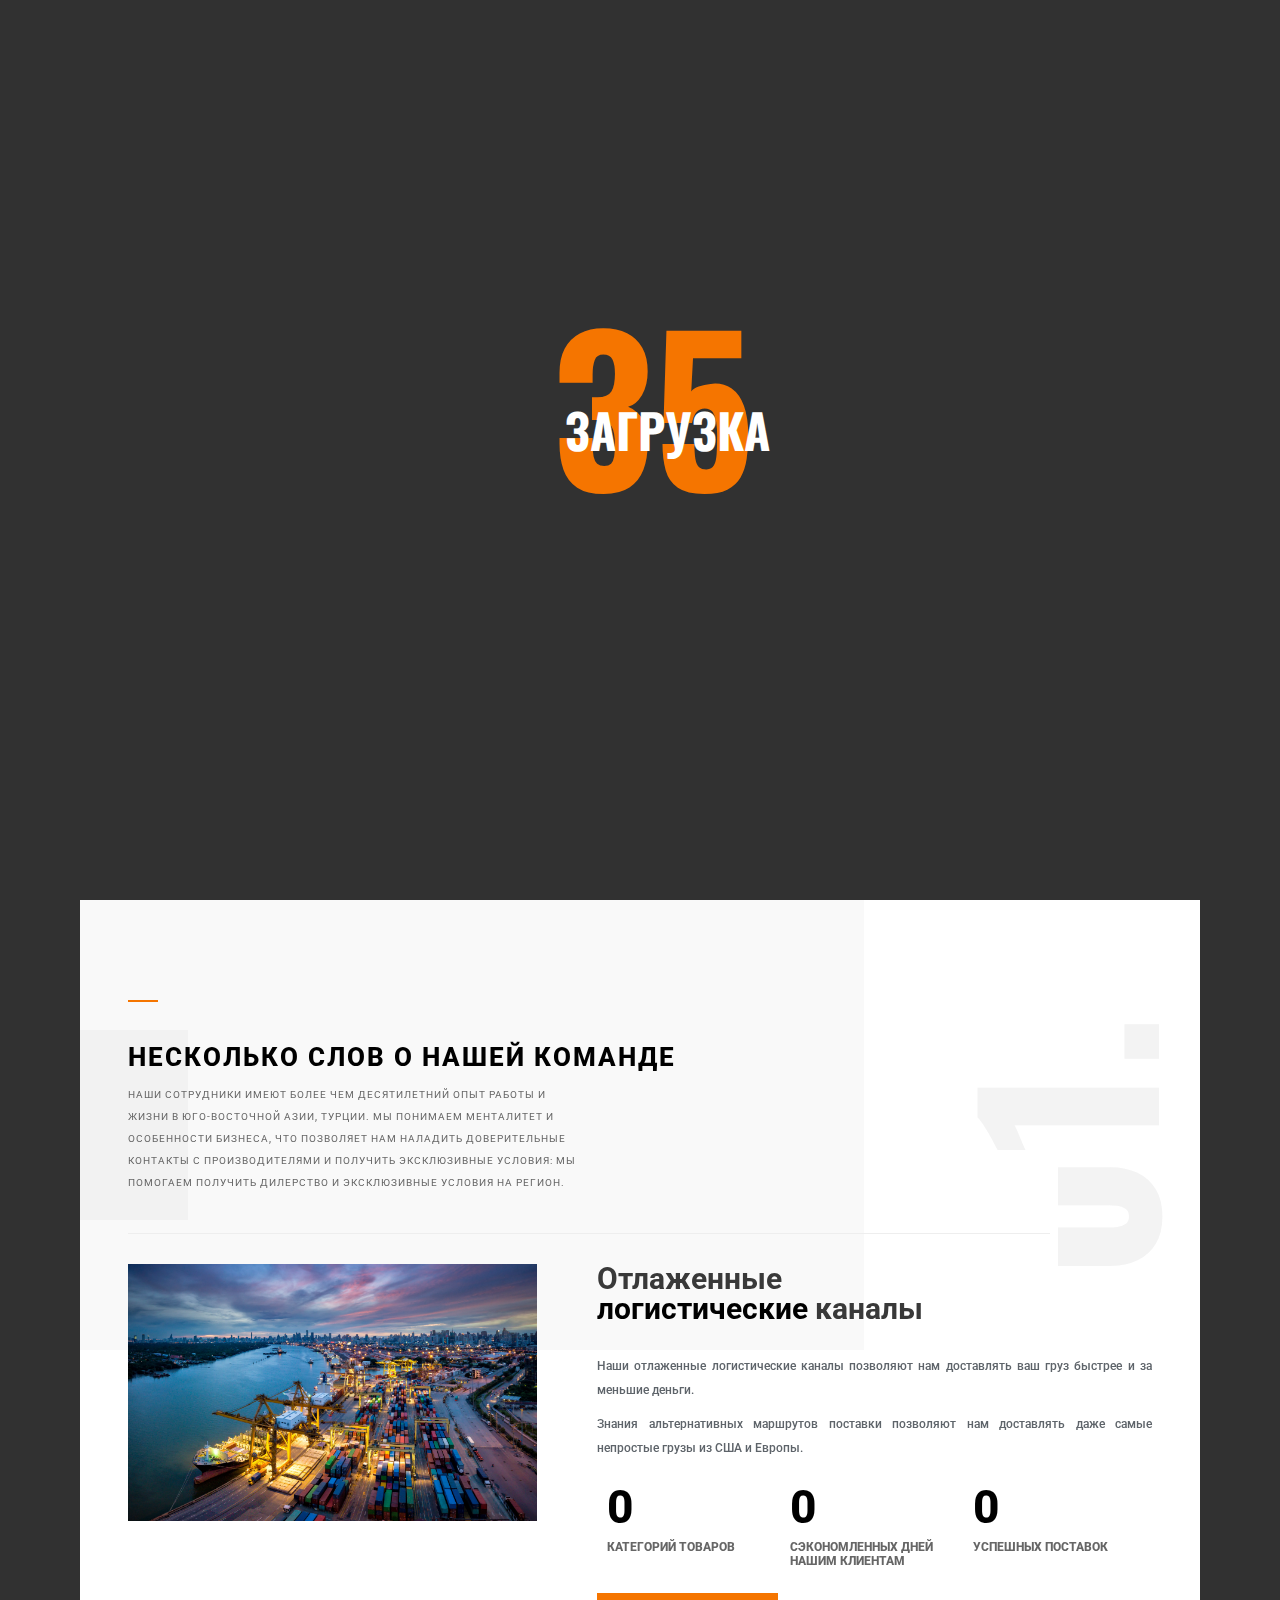
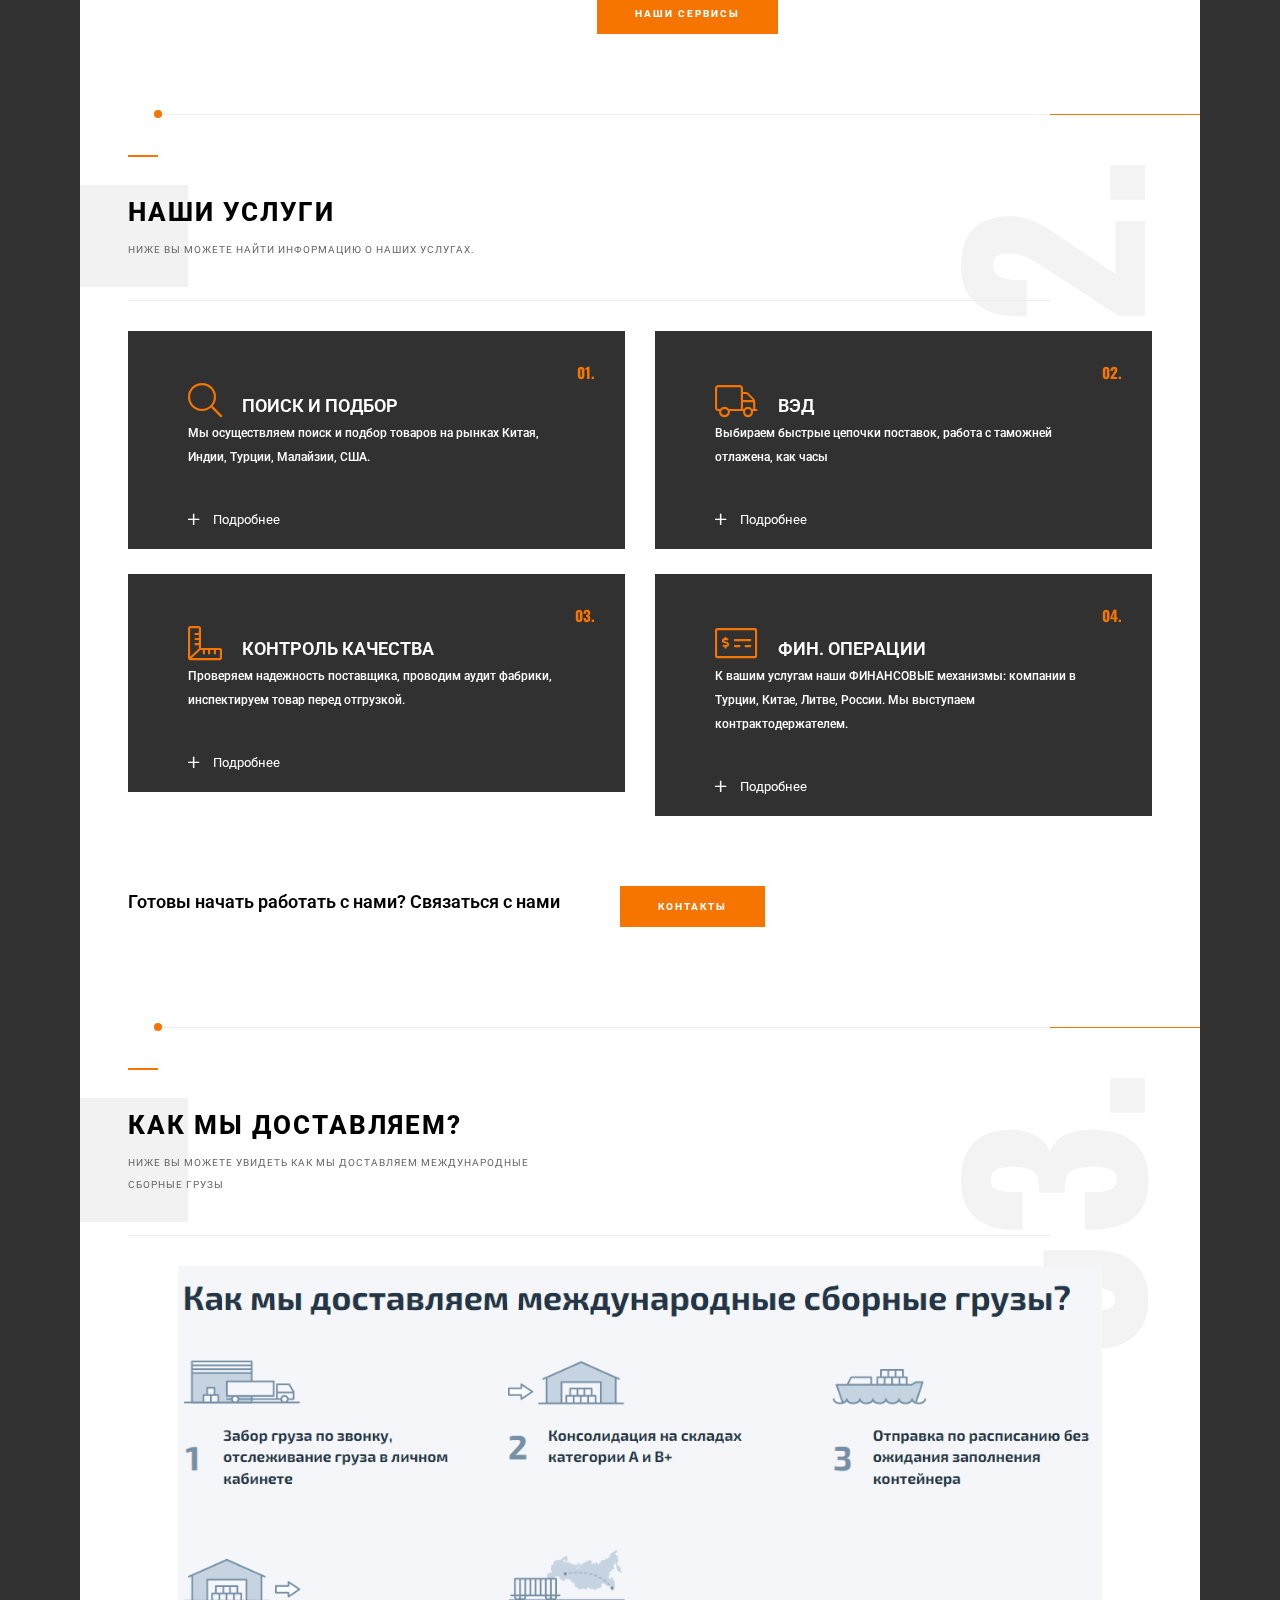
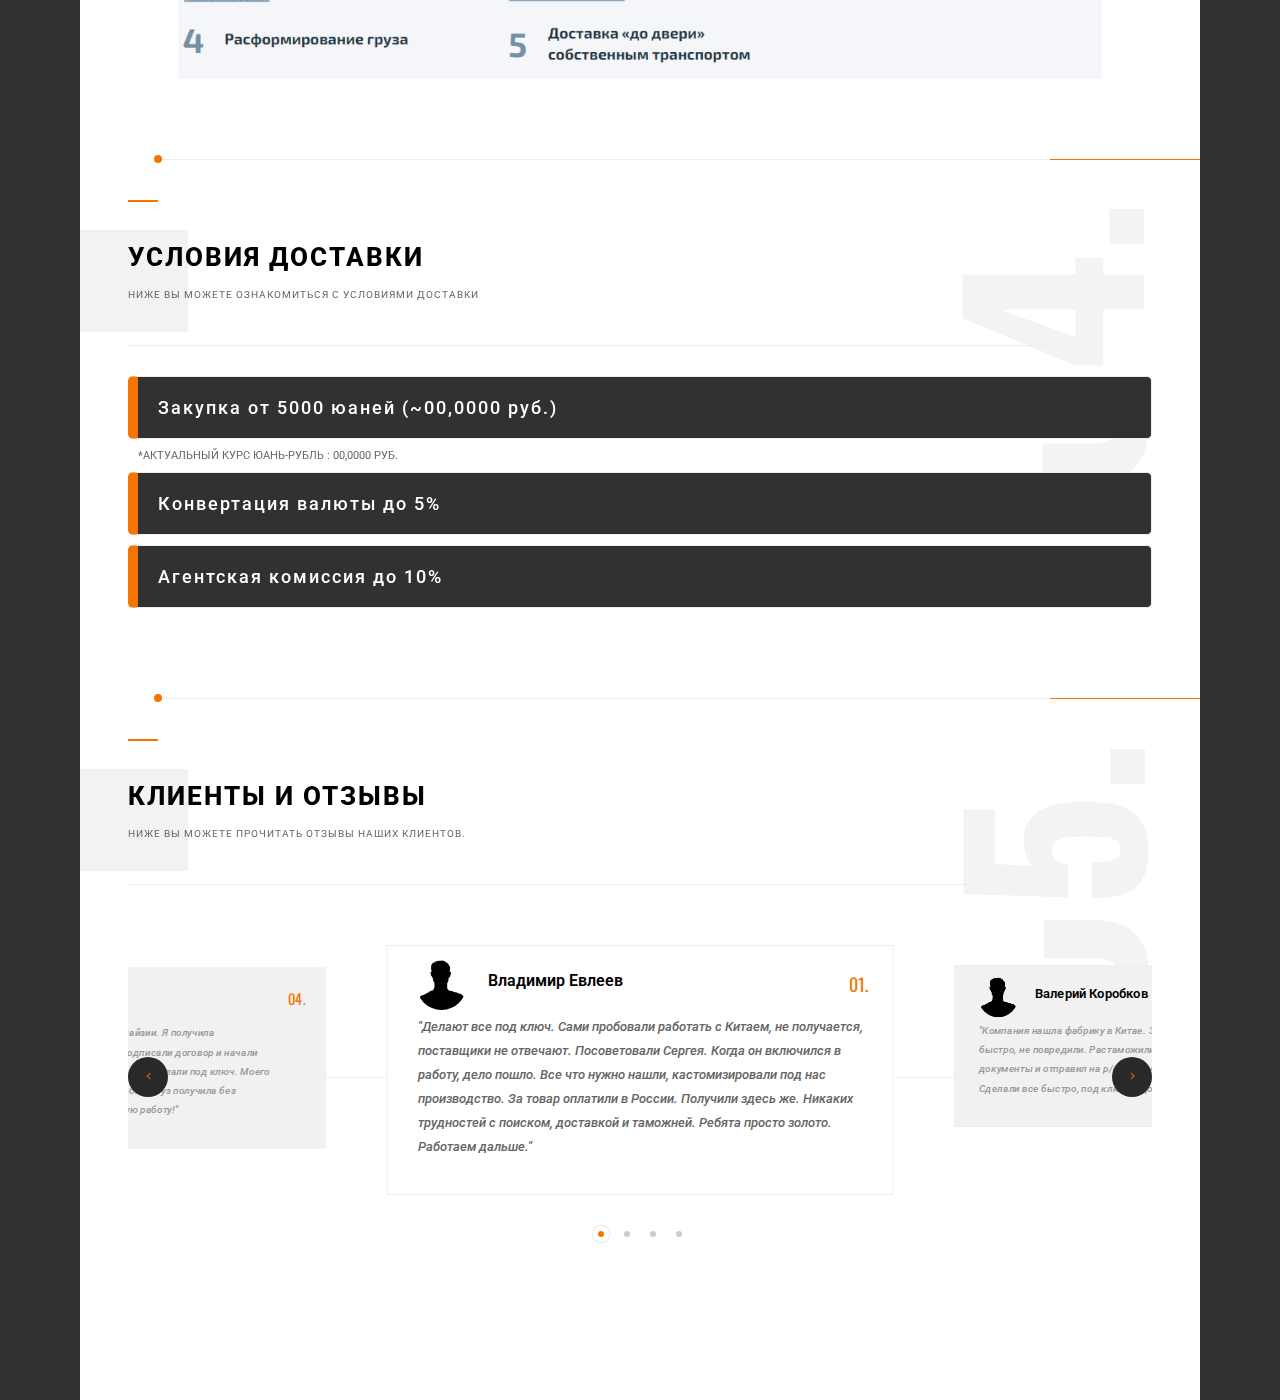
==== index.html @ 5e8557aa "Добавлены условия в О нас, добавлен курс валют" ====
<!DOCTYPE HTML>
<html lang="ru">
    <head>
        <!--=============== basic  ===============-->
        <meta charset="UTF-8">
        <title>B2B supplies - поставки товаров из Азии, Ближнего Востока, Европы, США, Турции</title>
        <meta name="viewport" content="width=device-width, initial-scale=1.0, minimum-scale=1.0, maximum-scale=1.0, user-scalable=no">
        <meta name="robots" content="index, follow"/>
        <meta name="keywords" content=""/>
        <meta name="description" content=""/>
        <!--=============== css  ===============-->	
        <link type="text/css" rel="stylesheet" href="css/plugins.css">
        <link type="text/css" rel="stylesheet" href="css/style.css">
        <link type="text/css" rel="stylesheet" href="css/color.css">
        <!--=============== favicons ===============-->
        <link rel="shortcut icon" href="images/favicon.ico">
		<!-- Yandex.Metrika counter -->
		<script type="text/javascript" >
   		(function(m,e,t,r,i,k,a){m[i]=m[i]||function(){(m[i].a=m[i].a||[]).push(arguments)};
		m[i].l=1*new Date();
   		for (var j = 0; j < document.scripts.length; j++) {if (document.scripts[j].src === r) { return; }}
		k=e.createElement(t),a=e.getElementsByTagName(t)[0],k.async=1,k.src=r,a.parentNode.insertBefore(k,a)})
   		(window, document, "script", "https://mc.yandex.ru/metrika/tag.js", "ym");
		ym(90971864, "init", {
        clickmap:true,
        trackLinks:true,
        accurateTrackBounce:true,
        webvisor:true
		});
		</script>
        <script>
            function CBR_XML_Daily_Ru(rates) {
                const CNYrate = rates.Valute.CNY.Value.toFixed(4).replace('.', ',');
                const CNY = document.getElementById('CNY');
                const purchaseAmount = document.getElementById('purchase-amount');
                CNY.innerHTML = CNY.innerHTML.replace('00,0000', CNYrate);
                purchaseAmount.innerHTML = purchaseAmount.innerHTML.replace('00,0000', (Number(CNYrate.replace(',', '.')) * 5000).toFixed(2).replace('.', ','))
            }
        </script>
        <link rel="dns-prefetch" href="https://www.cbr-xml-daily.ru/" />
        <script src="//www.cbr-xml-daily.ru/daily_jsonp.js" async></script>
		<noscript><div><img src="https://mc.yandex.ru/watch/90971864" style="position:absolute; left:-9999px;" alt="" /></div></noscript>
		<!-- /Yandex.Metrika counter -->
    </head>
    <body>
        <!-- loader   -->
        <div class="loader">
            <div class="loading-text-container "><span class="loading-text">Загрузка</span><span class="loader_count">0</span></div>
            <div class="loader-anim"></div>
            <div class="loader-anim2 color-bg"></div>
        </div>
        <!-- loader  end-->
        <!-- main start  -->
        <div id="main">
            <!-- header--> 
            <header class="main-header">
                <!-- logo  -->
                <a href="index.html" class="ajax logo-holder"><img src="images/logo.png" alt=""></a>
                <!-- logo end -->
                <!-- nav-button-wrap-->
                <div class="nav-button but-hol">
                    <span  class="ncs"></span>
                    <span class="nos"></span>
                    <span class="nbs"></span>
                    <div class="menu-button-text">Меню</div>
                </div>
                <!-- nav-button-wrap end--> 
                <!-- header-contacts--> 
                <div class="header-contacts">
                    <ul>
                        <li><span>Позвонить нам </span> <a href="tel:+7(917)168-07-42">+7(917)168-07-42</a></li>
                        <li><span>Написать нам </span> <a href="mailto:hello@b2b-supplies.ru">hello@b2b-supplies.ru</a></li>
                    </ul>
                    <a href="contacts.html" class="ajax contacts-btn">Связаться</a>
                </div>
                <!-- header-contacts end--> 
            </header>
            <!-- header end--> 
            <!-- left-header-->      
            <aside class="left-header">
                <span class="lh_dec color-bg"></span>
                <div class="left-header_social">
                    <ul >
                        <li><a href="https://www.instagram.com/b2bsupplies?igsh=cnlsa2I0bHFpdHFh" target="_blank"><i class="fab fa-instagram"></i></a></li>
                        <li><a href="#" target="_blank"><i class="fab fa-whatsapp"></i></a></li>
                        <li><a href="#" target="_blank"><i class="fab fa-telegram"></i></a></li>
                        <li><a href="#" target="_blank"><i class="fab fa-vk"></i></a></li>
                    </ul>
                </div>
            </aside>
            <!-- left-header end-->
            <!-- wrapper  -->	
            <div id="wrapper">
                <!-- navigation menu-->	
                <div class="nav-holder">
                    <div class="nav-holder-wrap but-hol">
                        <div class="nav-container fl-wrap">
                            <!-- nav -->
                            <nav class="nav-inner" id="menu">
                                <ul>
                                    <li><a href="about.html" class="ajax">О нас</a></li>
                                    <li><a href="services.html">Наши услуги</a></li>
                                    <li><a href="contacts.html" class="ajax">Контакты</a></li>
                                    <li><a href="blog.html" class="ajax">Новости</a></li>
                                </ul>
                            </nav>
                            <!-- nav end-->
                        </div>
                        <div class="nav-footer"><span>&#169; B2B supplies 2022  /  все права защищены. </span></div>
                        <div class="nav-holder-wrap_line"></div>
                        <div class="nav-holder-wrap_dec"></div>
                    </div>
                </div>
                <div class="nav-overlay"></div>
                <!-- navigation menu end  -->
                <!-- content-->
                <div class="content full-height" data-pagetitle="B2B-Supplies">
                    <div class="fl-wrap full-height hero-conatiner">
                        <div class="hero-wrapper fl-wrap full-height hidden-item">
                            <span class="hc_dec"></span>
                            <!-- fs-slider-wrap  -->
                            <!-- hero-slider-wrap -->
                            <div class="hero-slider-wrap home-half-slider fl-wrap full-height">
                                <div class="hero-slider fs-gallery-wrap fl-wrap full-height">
                                    <div class="swiper-container">
                                        <div class="swiper-wrapper" >
                                            <!-- swiper-slide-->
                                            <div class="swiper-slide">
                                                <div class="half-hero-wrap">
                                                    <div class="hhw_header">#Импортозамещение</div>
                                                    <h1>Поиск<br><span>и подбор</span> товаров<br>   на рынках <span>Азии, Ближнего Востока, Европы, США, Турции</span></h1>
                                                    <h4>Работаем с технически сложными товарами где требуется инженерная экспертиза. </h4>
                                                    <div class="clearfix"></div>
                                                    <a href="procurement.html" class="btn ajax  fl-btn color-bg"><span>Узнать больше</span></a>
                                                </div>
                                            </div>
                                            <!-- swiper-slide end-->
                                            <!-- swiper-slide-->
                                            <div class="swiper-slide">
                                                <div class="half-hero-wrap">
                                                    <div class="hhw_header">#Логистика</div>
                                                    <h1>Доставка грузов <br> из   <span>Азии, Ближнего Востока,</span> Европы, США, Турции</h1>
                                                    <h4>Разработка альтернативных маршрутов. </h4>
                                                    <div class="clearfix"></div>
                                                    <a href="logistic.html" class="btn ajax  fl-btn color-bg"><span>Узнать больше</span></a>
                                                </div>
                                            </div>
                                            <!-- swiper-slide end-->
                                            <!-- swiper-slide-->
                                            <div class="swiper-slide">
                                                <div class="half-hero-wrap">
                                                    <div class="hhw_header">#ВЭД</div>
                                                    <h1>Аутсорсинг ВЭД <br>   вы <span> получаете товар в вашей стране со всеми документами</span> </h1>
                                                    <h4>Никакой таможни и брокеров, мы всё сделаем за вас. </h4>
                                                    <div class="clearfix"></div>
                                                    <a href="FEA.html" class="btn  ajax  fl-btn color-bg"><span>Узнать больше</span></a>
                                                </div>
                                            </div>
                                            <!-- swiper-slide end-->
                                            <!-- swiper-slide-->
                                            <div class="swiper-slide">
                                                <div class="half-hero-wrap">
                                                    <div class="hhw_header">#QC</div>
                                                    <h1>Контроль качества. <br>Проверка товаров <span> перед отгрузкой в порт назначения.</span></h1>
                                                    <h4>Контролировать качество товара столь же важно как найти сам товар и доставить его, не всегда поставщики отгружают качественный товар.</h4>
                                                    <div class="clearfix"></div>
                                                    <a href="QC.html" class="btn ajax  fl-btn color-bg"><span>Узнать больше</span></a>
                                                </div>
                                            </div>
                                            <!-- swiper-slide end-->
                                        </div>
                                    </div>
                                </div>
                            </div>
                            <!-- hero-slider-wrap  end-->
                            <!-- hero-slider-img-->
                            <div class="hero-slider-img hero-slider-wrap_halftwo hidden-item">
                                <div class="swiper-container">
                                    <div class="swiper-wrapper" >
                                        <!-- swiper-slide-->
                                        <div class="swiper-slide">
                                            <div class="bg"  data-bg="images/bg/1.webp" data-swiper-parallax="20%"></div>
                                            <div class="overlay"></div>
                                        </div>
                                        <!-- swiper-slide end-->
                                        <!-- swiper-slide-->
                                        <div class="swiper-slide">
                                            <div class="bg"  data-bg="images/bg/2.webp" data-swiper-parallax="20%"></div>
                                            <div class="overlay"></div>
                                        </div>
                                        <!-- swiper-slide end-->
                                        <!-- swiper-slide-->
                                        <div class="swiper-slide">
                                            <div class="bg"  data-bg="images/bg/3.webp" data-swiper-parallax="20%"></div>
                                            <div class="overlay"></div>
                                        </div>
                                        <!-- swiper-slide end-->
                                        <!-- swiper-slide-->
                                        <div class="swiper-slide">
                                            <div class="bg"  data-bg="images/bg/4.webp" data-swiper-parallax="20%"></div>
                                            <div class="overlay"></div>
                                        </div>
                                        <!-- swiper-slide end-->
                                    </div>
                                </div>
                                <div class="hero-corner-dec2"></div>
                            </div>
                            <!-- hero-slider-img  end-->
                            <!-- slider-controls -->
                            <div class="slider-progress-bar">
                                <span>
                                    <svg class="circ" width="50" height="50">
                                        <circle class="circ2" cx="25" cy="25" r="23" stroke="rgba(255,255,255,0.4)" stroke-width="1" fill="none"/>
                                        <circle class="circ1" cx="25" cy="25" r="23" stroke="#fff" stroke-width="2" fill="none"/>
                                    </svg>
                                </span>
                            </div>
                            <div class="clone-counter">
                                <div class="current">01</div>
                            </div>
                            <div class="swiper-counter hs_counter">
                                <div class="current">01</div>
                                <div class="total"></div>
                            </div>
                            <div class="hero-slider_control-wrap">
                                <div class="hsc hsc-prev"><span><i class="fal fa-angle-left"></i></span> </div>
                                <div class="hsc hsc-next"><span><i class="fal fa-angle-right"></i></span></div>
                            </div>
                            <!-- slider-controls end-->
                            <a href="about.html" class="ajax start-btn"><span> О нас <i class="fal fa-long-arrow-right"></i></span></a>
<!--                            <div class="play-pause_slider hsc_pp auto_actslider"><i class="fas fa-play"></i></div>-->
                        </div>
                        <!-- hero-container end-->
                        <div class="hero-decor-numb"><span><span></span> связаться с нами</span> <a href="tel:+7(917)168-07-42" target="_blank" class="hero-decor-numb-tooltip">+7(917)168-07-42</a></div>
                        <div class="hero-slider-wrap_pagination"></div>
                        <div id="scroll-down" class="hero-scroll-down-notifer">
                            <div class="scroll-down-wrap ">
                                <div class="mousey">
                                    <div class="scroller"></div>
                                </div>
                            </div>
                            <i class="far fa-angle-down"></i>
                        </div>
                    </div>
                </div>
                <div class="content"  data-pagetitle="О нас">
                    <!--column-wrap-->
                    <div class="column-wrap" style="width: 100%">
                        <!--column-wrap-container -->
                        <div class="column-wrap-container fl-wrap">
                            <div class="col-wc_dec"></div>
                            <section class="scroll_sec" id="sec1">
                                <div class="container">
                                    <div class="section-title">
                                        <h3>Несколько слов о нашей команде</h3>
                                        <p>НАШИ СОТРУДНИКИ ИМЕЮТ БОЛЕЕ ЧЕМ ДЕСЯТИЛЕТНИЙ ОПЫТ РАБОТЫ И ЖИЗНИ В ЮГО-ВОСТОЧНОЙ АЗИИ, ТУРЦИИ. МЫ ПОНИМАЕМ МЕНТАЛИТЕТ И ОСОБЕННОСТИ БИЗНЕСА, ЧТО ПОЗВОЛЯЕТ НАМ НАЛАДИТЬ ДОВЕРИТЕЛЬНЫЕ КОНТАКТЫ С ПРОИЗВОДИТЕЛЯМИ И ПОЛУЧИТЬ ЭКСКЛЮЗИВНЫЕ УСЛОВИЯ: МЫ ПОМОГАЕМ ПОЛУЧИТЬ ДИЛЕРСТВО И ЭКСКЛЮЗИВНЫЕ УСЛОВИЯ НА РЕГИОН.  </p>
                                    </div>
                                    <div class="row">
                                        <div class="col-sm-5">
                                            <div class="dec-img   fl-wrap">
                                                <img src="images/bg/1.webp" class="respimg" alt="">
                                            </div>
                                            <!--<div class="video-container">
                                                    <video playsinline autoplay  loop muted  class="bgvid">
                                                            <source src="video/Shanghai night.mp4" type="video/mp4">
                                                    </video>
                                             </div>-->
                                        </div>
                                        <div class="col-sm-7">
                                            <div class="main-about fl-wrap">
                                                <h2>Отлаженные <br><span>  логистические </span>  каналы </h2>
                                                <p>Наши отлаженные логистические каналы позволяют нам доставлять ваш груз быстрее и за меньшие деньги.</p>
                                                <p>Знания альтернативных маршрутов поставки позволяют нам доставлять даже самые непростые грузы из США и Европы.</p>
                                                <div class="facts-container fl-wrap">
                                                    <!-- inline-facts -->
                                                    <div class="inline-facts-wrap">
                                                        <div class="inline-facts">
                                                            <div class="milestone-counter">
                                                                <div class="stats animaper">
                                                                    <div class="num" data-content="0" data-num="150">0</div>
                                                                </div>
                                                            </div>
                                                            <h6>Категорий товаров</h6>
                                                        </div>
                                                    </div>
                                                    <!-- inline-facts end -->
                                                    <!-- inline-facts  -->
                                                    <div class="inline-facts-wrap">
                                                        <div class="inline-facts">
                                                            <div class="milestone-counter">
                                                                <div class="stats animaper">
                                                                    <div class="num" data-content="0" data-num="1030">0</div>
                                                                </div>
                                                            </div>
                                                            <h6>Сэкономленных дней нашим клиентам</h6>
                                                        </div>
                                                    </div>
                                                    <!-- inline-facts end -->
                                                    <!-- inline-facts  -->
                                                    <div class="inline-facts-wrap">
                                                        <div class="inline-facts">
                                                            <div class="milestone-counter">
                                                                <div class="stats animaper">
                                                                    <div class="num" data-content="0" data-num="168">0</div>
                                                                </div>
                                                            </div>
                                                            <h6>Успешных поставок</h6>
                                                        </div>
                                                    </div>
                                                    <!-- inline-facts end -->
                                                </div>
                                                <a href="services.html" class="btn ajax  color-bg  fl-btn"><span>Наши сервисы</span></a>
                                            </div>
                                        </div>
                                    </div>
                                </div>
                                <div class="section-number"> <span>0</span>1. </div>
                            </section>
                            <!-- section end-->
                            <div class="section-separator fl-wrap"><span></span></div>
                            <!-- section  -->
                            <section class="scroll_sec" id="sec2">
                                <div class="container">
                                    <div class="section-title">
                                        <h3>Наши услуги</h3>
                                        <p>Ниже вы можете найти информацию о наших услугах.</p>
                                    </div>
                                    <!--process-wrap  -->
                                    <div class="process-wrap fl-wrap">
                                        <div class="row">
                                            <div class=" col-sm-6">
                                                <div class="process-details">
                                                    <span class="pd-icon">
                                                    <i class="fal fa-search"></i>
                                                    </span>
                                                    <h4>ПОИСК И ПОДБОР</h4>
                                                    <div class="clearfix"></div>
                                                    <p>Мы осуществляем поиск и подбор товаров на рынках Китая, Индии, Турции, Малайзии, США.</p>
                                                    <span class="process-numder">01.</span>
                                                    <div class="show-phdc"><i class="fal fa-plus"></i> <span>Подробнее</span></div>
                                                    <div class="proces-details-content">
                                                        <div class="close-hidden_pdc"><i class="fal fa-times"></i></div>
                                                        <div class="proces-details-content-wrap">
                                                            <ul class="pdcw_list fl-wrap">
                                                                <li>Поиск и подбор</li>
                                                                <li>Аудит фабрик</li>
                                                                <li>Гарантия</li>
                                                            </ul>
                                                            <p>
                                                                <br>Изучаем ваши требования к производителю и ищем подходящие заводы.
                                                                <br>Проверим качество, подготовим фотоотчет
                                                                <br>Безопасно выкупим необходимую партию
                                                                <br>Доставим в срок в нужный вам город
                                                            </p>
                                                        </div>
                                                    </div>
                                                </div>
                                            </div>
                                            <div class=" col-sm-6">
                                                <div class="process-details">
                                                    <span class="pd-icon">
                                                    <i class="fal fa-truck"></i>
                                                    </span>
                                                    <h4>ВЭД</h4>
                                                    <div class="clearfix"></div>
                                                    <p>Выбираем быстрые цепочки поставок, работа с таможней отлажена, как часы</p>
                                                    <span class="process-numder">02.</span>
                                                    <div class="show-phdc"><i class="fal fa-plus"></i> <span>Подробнее</span></div>
                                                    <div class="proces-details-content">
                                                        <div class="close-hidden_pdc"><i class="fal fa-times"></i></div>
                                                        <div class="proces-details-content-wrap">
                                                            <ul class="pdcw_list fl-wrap">
                                                                <li>таможенное оформление</li>
                                                                <li>доставка</li>
                                                                <li>документы</li>
                                                            </ul>
                                                            <p>	•	рассчитываем стоимость доставки; <br>
                                                                •	организуем консолидирование товара на нашем складе в Китае – ваш груз может храниться у нас бесплатно до 15 дней, если вы заказываете продукцию у разных производителей;<br>
                                                                •	страхуем груз;<br>
                                                                •	готовим документы для таможенного оформления, предоставляем всю закрывающую бухгалтерскую документацию.</p><br>
                                                        </div>
                                                    </div>
                                                </div>
                                            </div>
                                            <div class=" col-sm-6">
                                                <div class="process-details">
                                                    <span class="pd-icon">
                                                    <i class="fal fa-ruler-combined"></i>
                                                    </span>
                                                    <h4>КОНТРОЛЬ КАЧЕСТВА</h4>
                                                    <div class="clearfix"></div>
                                                    <p>Проверяем надежность поставщика, проводим аудит фабрики, инспектируем товар перед отгрузкой.</p>
                                                    <span class="process-numder">03.</span>
                                                    <div class="show-phdc"><i class="fal fa-plus"></i> <span>Подробнее</span></div>
                                                    <div class="proces-details-content">
                                                        <div class="close-hidden_pdc"><i class="fal fa-times"></i></div>
                                                        <div class="proces-details-content-wrap">
                                                            <ul class="pdcw_list fl-wrap">
                                                                <li>чек-лист</li>
                                                                <li>стандарты проверки</li>
                                                                <li>фото-отчёт</li>
                                                            </ul>
                                                            <p>ПЕРЕД НАЧАЛОМ РАБОТЫ МЫ ПРОВЕРЯЕМ ФАБРИКУ:
                                                                историю компании на предмет легального ведения бизнеса, учредительные документы, определение мощности фабрики, объемов, процессов её производства и рабочей силы, масштабов, оценка состояния производственных линий и т.д.
                                                                Перед отгрузкой товара мы проверяем также партию.
                                                                При производстве сложного оборудования также проверяем в процессе: ставят ли нам оригинальные компоненты, успевает ли фабрика уложиться в заявленный срок.</p>
                                                        </div>
                                                    </div>
                                                </div>
                                            </div>
                                            <div class=" col-sm-6">
                                                <div class="process-details">
                                                    <span class="pd-icon">
                                                    <i class="fal fa-money-check-alt"></i>
                                                    </span>
                                                    <h4>ФИН. ОПЕРАЦИИ</h4>
                                                    <div class="clearfix"></div>
                                                    <p>К вашим услугам наши ФИНАНСОВЫЕ механизмы: компании в Турции, Китае, Литве, России. Мы выступаем контрактодержателем.</p>
                                                    <span class="process-numder">04.</span>
                                                    <div class="show-phdc"><i class="fal fa-plus"></i> <span>Подробнее</span></div>
                                                    <div class="proces-details-content">
                                                        <div class="close-hidden_pdc"><i class="fal fa-times"></i></div>
                                                        <div class="proces-details-content-wrap">
                                                            <ul class="pdcw_list fl-wrap">
                                                                <li>финансовые операции</li>
                                                                <li>crypto</li>
                                                                <li>ВЭД</li>
                                                            </ul>
                                                            <p>Покупаем товары в Европе, США. Продаем компании, которая может экспортировать в Россию. Груз следует транзитом, мы экономим деньги на таможенном оформлении и налогах в транзитных странах. В России вы получаете груз официально, со всеми документами.</p>
                                                        </div>
                                                    </div>
                                                </div>
                                            </div>
                                        </div>
                                    </div>
                                    <!--process-wrap   end-->
                                    <div class="srv-link-text fl-wrap">
                                        <h4>Готовы начать работать с нами? Связаться с нами</h4>
                                        <a href="contacts.html" class="btn ajax color-bg  fl-btn"><span>Контакты</span></a>
                                    </div>
                                </div>
                                <div class="section-number"> <span>0</span>2. </div>
                            </section>
                            <!-- section end-->
                            <div class="section-separator fl-wrap"><span></span></div>
                            <!--section -->
                            <!--команда тут-->
                            <!--section end-->
                            <!-- section  -->
                            <section class="scroll_sec" id="sec3">
                                <div class="container">
                                    <div class="section-title">
                                        <h3>Как мы доставляем?</h3>
                                        <p>НИЖЕ ВЫ МОЖЕТЕ УВИДЕТЬ КАК МЫ ДОСТАВЛЯЕМ МЕЖДУНАРОДНЫЕ СБОРНЫЕ ГРУЗЫ</p>
                                    </div>
                                    <img src="images/infographics.png" class="infographics"/>
                                </div>
                                <div class="section-number"> <span>0</span>3. </div> <!--при добавлении команды поменять на 4-->
                            </section>

                            <div class="section-separator fl-wrap"><span></span></div>

                            <section class="scroll_sec" id="sec4">
                                <div class="container">
                                    <div class="section-title">
                                        <h3>Условия доставки</h3>
                                        <p>НИЖЕ ВЫ МОЖЕТЕ ОЗНАКОМИТЬСЯ С УСЛОВИЯМИ ДОСТАВКИ</p>
                                    </div>
                                    <ul class="border">
                                        <li id="purchase-amount">Закупка от 5000 юаней (~00,0000 руб.)</li>
                                        <div id="CNY" class="course">*Актуальный курс Юань-Рубль : 00,0000 руб.</div>
                                        <li>Конвертация валюты до 5%</li>
                                        <li>Агентская комиссия до 10%</li>
                                    </ul>
                                </div>
                                <div class="section-number"> <span>0</span>4. </div> <!--при добавлении команды поменять на 4-->
                            </section>
                            <!--section end-->
                            <div class="section-separator fl-wrap"><span></span></div>
                            <!--section  -->
                            <section class="scroll_sec" id="sec5">
                                <div class="container">
                                    <div class="section-title">
                                        <h3>Клиенты и отзывы</h3>
                                        <p>Ниже вы можете прочитать отзывы наших клиентов.</p>
                                    </div>
                                    <div class="testimonilas-carousel-wrap fl-wrap">
                                        <div class="tc-button tc-button-next"><i class="fal fa-angle-right"></i></div>
                                        <div class="tc-button tc-button-prev"><i class="fal fa-angle-left"></i></div>
                                        <div class="testimonilas-carousel">
                                            <div class="swiper-container">
                                                <div class="swiper-wrapper">
                                                    <!--testi-item-->
                                                    <div class="swiper-slide">
                                                        <div class="testi-item fl-wrap">
                                                            <div class="testi-avatar"><img src="images/avatar/1.webp" alt=""></div>
                                                            <div class="testimonilas-text fl-wrap">
                                                                <h3>Владимир Евлеев</h3>
                                                                <p>"Делают все под ключ. Сами пробовали работать с Китаем, не получается, поставщики не отвечают. Посоветовали Сергея. Когда он включился в работу, дело пошло. Все что нужно нашли, кастомизировали под нас производство. За товар оплатили в России. Получили здесь же. Никаких трудностей с поиском, доставкой и таможней. Ребята просто золото. Работаем дальше."</p>
                                                                <span class="testi-number">01.</span>
                                                            </div>
                                                        </div>
                                                    </div>
                                                    <!--testi-item end-->
                                                    <!--testi-item-->
                                                    <div class="swiper-slide">
                                                        <div class="testi-item fl-wrap">
                                                            <div class="testi-avatar"><img src="images/avatar/1.webp" alt=""></div>
                                                            <div class="testimonilas-text fl-wrap">
                                                                <h3>Валерий Коробков</h3>
                                                                <p>"Компания нашла фабрику в Китае. Закупили товар. Груз доставили быстро, не повредили. Растаможили.
                                                                    За все это время я только подписал документы и отправил на р/с оплату, и на этом моя работа закончилась. Сделали все быстро, под ключ. Я доволен."</p>
                                                                <span class="testi-number">02.</span>
                                                            </div>
                                                        </div>
                                                    </div>
                                                    <!--testi-item end-->
                                                    <!--testi-item-->
                                                    <div class="swiper-slide">
                                                        <div class="testi-item fl-wrap">
                                                            <div class="testi-avatar"><img src="images/avatar/1.webp" alt=""></div>
                                                            <div class="testimonilas-text fl-wrap">
                                                                <h3>Константин Сможенов</h3>
                                                                <p>"Спасибо большое ребятам! Заказывал в Тайланде 5 контейнеров крахмала. Нашли поставщика, решили все вопросы, сделали всё оформление документов. Оплатил через них продукцию, довезли всё в целости. Груз отдали в Тольятти, как мы просили! Рекомендую!"</p>
                                                                <span class="testi-number">03.</span>
                                                            </div>
                                                        </div>
                                                    </div>
                                                    <!--testi-item end-->
                                                    <!--testi-item-->
                                                    <div class="swiper-slide">
                                                        <div class="testi-item fl-wrap">
                                                            <div class="testi-avatar"><img src="images/avatar/1.webp" alt=""></div>
                                                            <div class="testimonilas-text fl-wrap">
                                                                <h3>Наталья Белая</h3>
                                                                <p>"Заказывала доставку латекса из Малайзии. Я получила конкурентоспособную цену и  сроки.
                                                                    Подписали договор и начали работать, в итоге, получилось так, что все сделали под ключ. Моего присутствия почти не было. Очень удобно! Груз получила без повреждений! Спасибо за продуктивную работу!"</p>
                                                                <span class="testi-number">04.</span>
                                                            </div>
                                                        </div>
                                                    </div>
                                                    <!--testi-item end-->
                                                </div>
                                            </div>
                                        </div>
                                        <div class="tc-pagination"></div>
                                    </div>
                                    <!-- client-list -->
                                    <!--<div class="fl-wrap client-list">
                                        <ul class="">
                                            <li><a href="#" target="_blank"><img src="images/clients/1.png" alt=""></a></li>
                                            <li><a href="#" target="_blank"><img src="images/clients/1.png" alt=""></a></li>
                                            <li><a href="#" target="_blank"><img src="images/clients/1.png" alt=""></a></li>
                                            <li><a href="#" target="_blank"><img src="images/clients/1.png" alt=""></a></li>
                                        </ul>
                                    </div>-->
                                    <!-- client-list end-->
                                </div>
                                <div class="section-number"> <span>0</span>5. </div> <!--при добавлении команды поменять на 5-->
                            </section>
                            <!--section end-->
                        </div>
                        <!--column-wrap-container end -->
                    </div>
                    <!--column-wrap end-->
                </div>
                <!-- content end -->
                <!-- share-wrapper-->
                <div class="share-wrapper">
                    <div class="close-share-btn"><i class="fal fa-long-arrow-left"></i></div>
                    <div class="share-container fl-wrap  isShare"></div>
                </div>
                <!-- share-wrapper  end -->
            </div>
            <!-- wrapper end -->
        </div>
        <!-- Main end -->
        <!--=============== scripts  ===============-->
        <script   src="js/jquery.min.js"></script>
        <script   src="js/plugins.js"></script>
        <script   src="js/scripts.js"></script>
    </body>
</html>
---- css/plugins.css ----
/* CSS Document */
@charset "utf-8";
/*-reset -*/ 
html,body,div,span,applet,object,iframe,h1,h2,h3,h4,h5,h6,p,blockquote,pre,a,abbr,acronym,address,big,cite,code,del,dfn,em,font,img,ins,kbd,q,s,samp,small,strike,strong,sub,sup,tt,var,dl,dt,dd,ol,ul,li,fieldset,form,label,legend,table,caption,tbody,tfoot,thead,tr,th,td{border:none;outline:0;font-weight:inherit;font-style:inherit;font-size:100%;font-family:inherit;vertical-align:baseline;text-decoration:none;margin:0;padding:0;}
table{border-collapse:separate;border-spacing:0}
blockquote:before,blockquote:after,q:before,q:after{content:""}
*{margin:0;padding:0;-webkit-box-sizing: border-box;-moz-box-sizing: border-box;box-sizing: border-box;}
article, aside, details, figcaption, figure, footer, header, hgroup, menu, nav, section {display: block; }								  
ol, ul { list-style: none;}
blockquote, q { quotes: none;}
:focus { outline: 0;}
table { border-collapse: collapse; border-spacing: 0;}
img { border: 0; -ms-interpolation-mode: bicubic; vertical-align: middle; }
a{text-decoration:none; position:relative; color:#000;}
audio,video,canvas {max-width: 100%;}
/*!  Bootstrap Grid  */
 @media (min-width:768px){.container{width:750px}}@media (min-width:992px){.container{width:970px}}@media (min-width:1064px){.container{width:1170px}}.container-fluid{margin-right:auto;margin-left:auto;padding-left:15px;padding-right:15px}.row{margin-left:-15px;margin-right:-15px}.col-xs-1, .col-sm-1, .col-md-1, .col-lg-1, .col-xs-2, .col-sm-2, .col-md-2, .col-lg-2, .col-xs-3, .col-sm-3, .col-md-3, .col-lg-3, .col-xs-4, .col-sm-4, .col-md-4, .col-lg-4, .col-xs-5, .col-sm-5, .col-md-5, .col-lg-5, .col-xs-6, .col-sm-6, .col-md-6, .col-lg-6, .col-xs-7, .col-sm-7, .col-md-7, .col-lg-7, .col-xs-8, .col-sm-8, .col-md-8, .col-lg-8, .col-xs-9, .col-sm-9, .col-md-9, .col-lg-9, .col-xs-10, .col-sm-10, .col-md-10, .col-lg-10, .col-xs-11, .col-sm-11, .col-md-11, .col-lg-11, .col-xs-12, .col-sm-12, .col-md-12, .col-lg-12{position:relative;min-height:1px;padding-left:15px;padding-right:15px}.col-xs-1, .col-xs-2, .col-xs-3, .col-xs-4, .col-xs-5, .col-xs-6, .col-xs-7, .col-xs-8, .col-xs-9, .col-xs-10, .col-xs-11, .col-xs-12{float:left}.col-xs-12{width:100%}.col-xs-11{width:91.66666667%}.col-xs-10{width:83.33333333%}.col-xs-9{width:75%}.col-xs-8{width:66.66666667%}.col-xs-7{width:58.33333333%}.col-xs-6{width:50%}.col-xs-5{width:41.66666667%}.col-xs-4{width:33.33333333%}.col-xs-3{width:25%}.col-xs-2{width:16.66666667%}.col-xs-1{width:8.33333333%}.col-xs-pull-12{right:100%}.col-xs-pull-11{right:91.66666667%}.col-xs-pull-10{right:83.33333333%}.col-xs-pull-9{right:75%}.col-xs-pull-8{right:66.66666667%}.col-xs-pull-7{right:58.33333333%}.col-xs-pull-6{right:50%}.col-xs-pull-5{right:41.66666667%}.col-xs-pull-4{right:33.33333333%}.col-xs-pull-3{right:25%}.col-xs-pull-2{right:16.66666667%}.col-xs-pull-1{right:8.33333333%}.col-xs-pull-0{right:auto}.col-xs-push-12{left:100%}.col-xs-push-11{left:91.66666667%}.col-xs-push-10{left:83.33333333%}.col-xs-push-9{left:75%}.col-xs-push-8{left:66.66666667%}.col-xs-push-7{left:58.33333333%}.col-xs-push-6{left:50%}.col-xs-push-5{left:41.66666667%}.col-xs-push-4{left:33.33333333%}.col-xs-push-3{left:25%}.col-xs-push-2{left:16.66666667%}.col-xs-push-1{left:8.33333333%}.col-xs-push-0{left:auto}.col-xs-offset-12{margin-left:100%}.col-xs-offset-11{margin-left:91.66666667%}.col-xs-offset-10{margin-left:83.33333333%}.col-xs-offset-9{margin-left:75%}.col-xs-offset-8{margin-left:66.66666667%}.col-xs-offset-7{margin-left:58.33333333%}.col-xs-offset-6{margin-left:50%}.col-xs-offset-5{margin-left:41.66666667%}.col-xs-offset-4{margin-left:33.33333333%}.col-xs-offset-3{margin-left:25%}.col-xs-offset-2{margin-left:16.66666667%}.col-xs-offset-1{margin-left:8.33333333%}.col-xs-offset-0{margin-left:0}@media (min-width:768px){.col-sm-1, .col-sm-2, .col-sm-3, .col-sm-4, .col-sm-5, .col-sm-6, .col-sm-7, .col-sm-8, .col-sm-9, .col-sm-10, .col-sm-11, .col-sm-12{float:left}.col-sm-12{width:100%}.col-sm-11{width:91.66666667%}.col-sm-10{width:83.33333333%}.col-sm-9{width:75%}.col-sm-8{width:66.66666667%}.col-sm-7{width:58.33333333%}.col-sm-6{width:50%}.col-sm-5{width:41.66666667%}.col-sm-4{width:33.33333333%}.col-sm-3{width:25%}.col-sm-2{width:16.66666667%}.col-sm-1{width:8.33333333%}.col-sm-pull-12{right:100%}.col-sm-pull-11{right:91.66666667%}.col-sm-pull-10{right:83.33333333%}.col-sm-pull-9{right:75%}.col-sm-pull-8{right:66.66666667%}.col-sm-pull-7{right:58.33333333%}.col-sm-pull-6{right:50%}.col-sm-pull-5{right:41.66666667%}.col-sm-pull-4{right:33.33333333%}.col-sm-pull-3{right:25%}.col-sm-pull-2{right:16.66666667%}.col-sm-pull-1{right:8.33333333%}.col-sm-pull-0{right:auto}.col-sm-push-12{left:100%}.col-sm-push-11{left:91.66666667%}.col-sm-push-10{left:83.33333333%}.col-sm-push-9{left:75%}.col-sm-push-8{left:66.66666667%}.col-sm-push-7{left:58.33333333%}.col-sm-push-6{left:50%}.col-sm-push-5{left:41.66666667%}.col-sm-push-4{left:33.33333333%}.col-sm-push-3{left:25%}.col-sm-push-2{left:16.66666667%}.col-sm-push-1{left:8.33333333%}.col-sm-push-0{left:auto}.col-sm-offset-12{margin-left:100%}.col-sm-offset-11{margin-left:91.66666667%}.col-sm-offset-10{margin-left:83.33333333%}.col-sm-offset-9{margin-left:75%}.col-sm-offset-8{margin-left:66.66666667%}.col-sm-offset-7{margin-left:58.33333333%}.col-sm-offset-6{margin-left:50%}.col-sm-offset-5{margin-left:41.66666667%}.col-sm-offset-4{margin-left:33.33333333%}.col-sm-offset-3{margin-left:25%}.col-sm-offset-2{margin-left:16.66666667%}.col-sm-offset-1{margin-left:8.33333333%}.col-sm-offset-0{margin-left:0}}@media (min-width:1064px){.col-md-1, .col-md-2, .col-md-3, .col-md-4, .col-md-5, .col-md-6, .col-md-7, .col-md-8, .col-md-9, .col-md-10, .col-md-11, .col-md-12{float:left}.col-md-12{width:100%}.col-md-11{width:91.66666667%}.col-md-10{width:83.33333333%}.col-md-9{width:75%}.col-md-8{width:66.66666667%}.col-md-7{width:58.33333333%}.col-md-6{width:50%}.col-md-5{width:41.66666667%}.col-md-4{width:33.33333333%}.col-md-3{width:25%}.col-md-2{width:16.66666667%}.col-md-1{width:8.33333333%}.col-md-pull-12{right:100%}.col-md-pull-11{right:91.66666667%}.col-md-pull-10{right:83.33333333%}.col-md-pull-9{right:75%}.col-md-pull-8{right:66.66666667%}.col-md-pull-7{right:58.33333333%}.col-md-pull-6{right:50%}.col-md-pull-5{right:41.66666667%}.col-md-pull-4{right:33.33333333%}.col-md-pull-3{right:25%}.col-md-pull-2{right:16.66666667%}.col-md-pull-1{right:8.33333333%}.col-md-pull-0{right:auto}.col-md-push-12{left:100%}.col-md-push-11{left:91.66666667%}.col-md-push-10{left:83.33333333%}.col-md-push-9{left:75%}.col-md-push-8{left:66.66666667%}.col-md-push-7{left:58.33333333%}.col-md-push-6{left:50%}.col-md-push-5{left:41.66666667%}.col-md-push-4{left:33.33333333%}.col-md-push-3{left:25%}.col-md-push-2{left:16.66666667%}.col-md-push-1{left:8.33333333%}.col-md-push-0{left:auto}.col-md-offset-12{margin-left:100%}.col-md-offset-11{margin-left:91.66666667%}.col-md-offset-10{margin-left:83.33333333%}.col-md-offset-9{margin-left:75%}.col-md-offset-8{margin-left:66.66666667%}.col-md-offset-7{margin-left:58.33333333%}.col-md-offset-6{margin-left:50%}.col-md-offset-5{margin-left:41.66666667%}.col-md-offset-4{margin-left:33.33333333%}.col-md-offset-3{margin-left:25%}.col-md-offset-2{margin-left:16.66666667%}.col-md-offset-1{margin-left:8.33333333%}.col-md-offset-0{margin-left:0}}@media (min-width:1200px){.col-lg-1, .col-lg-2, .col-lg-3, .col-lg-4, .col-lg-5, .col-lg-6, .col-lg-7, .col-lg-8, .col-lg-9, .col-lg-10, .col-lg-11, .col-lg-12{float:left}.col-lg-12{width:100%}.col-lg-11{width:91.66666667%}.col-lg-10{width:83.33333333%}.col-lg-9{width:75%}.col-lg-8{width:66.66666667%}.col-lg-7{width:58.33333333%}.col-lg-6{width:50%}.col-lg-5{width:41.66666667%}.col-lg-4{width:33.33333333%}.col-lg-3{width:25%}.col-lg-2{width:16.66666667%}.col-lg-1{width:8.33333333%}.col-lg-pull-12{right:100%}.col-lg-pull-11{right:91.66666667%}.col-lg-pull-10{right:83.33333333%}.col-lg-pull-9{right:75%}.col-lg-pull-8{right:66.66666667%}.col-lg-pull-7{right:58.33333333%}.col-lg-pull-6{right:50%}.col-lg-pull-5{right:41.66666667%}.col-lg-pull-4{right:33.33333333%}.col-lg-pull-3{right:25%}.col-lg-pull-2{right:16.66666667%}.col-lg-pull-1{right:8.33333333%}.col-lg-pull-0{right:auto}.col-lg-push-12{left:100%}.col-lg-push-11{left:91.66666667%}.col-lg-push-10{left:83.33333333%}.col-lg-push-9{left:75%}.col-lg-push-8{left:66.66666667%}.col-lg-push-7{left:58.33333333%}.col-lg-push-6{left:50%}.col-lg-push-5{left:41.66666667%}.col-lg-push-4{left:33.33333333%}.col-lg-push-3{left:25%}.col-lg-push-2{left:16.66666667%}.col-lg-push-1{left:8.33333333%}.col-lg-push-0{left:auto}.col-lg-offset-12{margin-left:100%}.col-lg-offset-11{margin-left:91.66666667%}.col-lg-offset-10{margin-left:83.33333333%}.col-lg-offset-9{margin-left:75%}.col-lg-offset-8{margin-left:66.66666667%}.col-lg-offset-7{margin-left:58.33333333%}.col-lg-offset-6{margin-left:50%}.col-lg-offset-5{margin-left:41.66666667%}.col-lg-offset-4{margin-left:33.33333333%}.col-lg-offset-3{margin-left:25%}.col-lg-offset-2{margin-left:16.66666667%}.col-lg-offset-1{margin-left:8.33333333%}.col-lg-offset-0{margin-left:0}}.clearfix:before,.clearfix:after,.container:before,.container:after,.container-fluid:before,.container-fluid:after,.row:before,.row:after{content:" ";display:table}.clearfix:after,.container:after,.container-fluid:after,.row:after{clear:both}.center-block{display:block;margin-left:auto;margin-right:auto}.pull-right{float:right !important}.pull-left{float:left !important}.hide{display:none !important}.show{display:block !important}.invisible{visibility:hidden}.text-hide{font:0/0 a;color:transparent;text-shadow:none;background-color:transparent;border:0}.hidden{display:none !important;visibility:hidden !important}.affix{position:fixed}@-ms-viewport{width:device-width}.visible-xs,.visible-sm,.visible-md,.visible-lg{display:none !important}.visible-xs-block,.visible-xs-inline,.visible-xs-inline-block,.visible-sm-block,.visible-sm-inline,.visible-sm-inline-block,.visible-md-block,.visible-md-inline,.visible-md-inline-block,.visible-lg-block,.visible-lg-inline,.visible-lg-inline-block{display:none !important}@media (max-width:767px){.visible-xs{display:block !important}table.visible-xs{display:table}tr.visible-xs{display:table-row !important}th.visible-xs,td.visible-xs{display:table-cell !important}}@media (max-width:767px){.visible-xs-block{display:block !important}}@media (max-width:767px){.visible-xs-inline{display:inline !important}}@media (max-width:767px){.visible-xs-inline-block{display:inline-block !important}}@media (min-width:768px) and (max-width:991px){.visible-sm{display:block !important}table.visible-sm{display:table}tr.visible-sm{display:table-row !important}th.visible-sm,td.visible-sm{display:table-cell !important}}@media (min-width:768px) and (max-width:991px){.visible-sm-block{display:block !important}}@media (min-width:768px) and (max-width:991px){.visible-sm-inline{display:inline !important}}@media (min-width:768px) and (max-width:991px){.visible-sm-inline-block{display:inline-block !important}}@media (min-width:992px) and (max-width:1199px){.visible-md{display:block !important}table.visible-md{display:table}tr.visible-md{display:table-row !important}th.visible-md,td.visible-md{display:table-cell !important}}@media (min-width:992px) and (max-width:1199px){.visible-md-block{display:block !important}}@media (min-width:992px) and (max-width:1199px){.visible-md-inline{display:inline !important}}@media (min-width:992px) and (max-width:1199px){.visible-md-inline-block{display:inline-block !important}}@media (min-width:1200px){.visible-lg{display:block !important}table.visible-lg{display:table}tr.visible-lg{display:table-row !important}th.visible-lg,td.visible-lg{display:table-cell !important}}@media (min-width:1200px){.visible-lg-block{display:block !important}}@media (min-width:1200px){.visible-lg-inline{display:inline !important}}@media (min-width:1200px){.visible-lg-inline-block{display:inline-block !important}}@media (max-width:767px){.hidden-xs{display:none !important}}@media (min-width:768px) and (max-width:991px){.hidden-sm{display:none !important}}@media (min-width:992px) and (max-width:1199px){.hidden-md{display:none !important}}@media (min-width:1200px){.hidden-lg{display:none !important}}.visible-print{display:none !important}@media print{.visible-print{display:block !important}table.visible-print{display:table}tr.visible-print{display:table-row !important}th.visible-print,td.visible-print{display:table-cell !important}}.visible-print-block{display:none !important}@media print{.visible-print-block{display:block !important}}.visible-print-inline{display:none !important}@media print{.visible-print-inline{display:inline !important}}.visible-print-inline-block{display:none !important}@media print{.visible-print-inline-block{display:inline-block !important}}@media print{.hidden-print{display:none !important}}
/*!
 * Font Awesome Pro 5.12.0 by @fontawesome - https://fontawesome.com
 * License - https://fontawesome.com/license (Commercial License)
 */
.fa,.fab,.fad,.fal,.far,.fas{-moz-osx-font-smoothing:grayscale;-webkit-font-smoothing:antialiased;display:inline-block;font-style:normal;font-variant:normal;text-rendering:auto;line-height:1}.fa-lg{font-size:1.33333em;line-height:.75em;vertical-align:-.0667em}.fa-xs{font-size:.75em}.fa-sm{font-size:.875em}.fa-1x{font-size:1em}.fa-2x{font-size:2em}.fa-3x{font-size:3em}.fa-4x{font-size:4em}.fa-5x{font-size:5em}.fa-6x{font-size:6em}.fa-7x{font-size:7em}.fa-8x{font-size:8em}.fa-9x{font-size:9em}.fa-10x{font-size:10em}.fa-fw{text-align:center;width:1.25em}.fa-ul{list-style-type:none;margin-left:2.5em;padding-left:0}.fa-ul>li{position:relative}.fa-li{left:-2em;position:absolute;text-align:center;width:2em;line-height:inherit}.fa-border{border:.08em solid #eee;border-radius:.1em;padding:.2em .25em .15em}.fa-pull-left{float:left}.fa-pull-right{float:right}.fa.fa-pull-left,.fab.fa-pull-left,.fal.fa-pull-left,.far.fa-pull-left,.fas.fa-pull-left{margin-right:.3em}.fa.fa-pull-right,.fab.fa-pull-right,.fal.fa-pull-right,.far.fa-pull-right,.fas.fa-pull-right{margin-left:.3em}.fa-spin{-webkit-animation:fa-spin 2s linear infinite;animation:fa-spin 2s linear infinite}.fa-pulse{-webkit-animation:fa-spin 1s steps(8) infinite;animation:fa-spin 1s steps(8) infinite}@-webkit-keyframes fa-spin{0%{-webkit-transform:rotate(0deg);transform:rotate(0deg)}to{-webkit-transform:rotate(1turn);transform:rotate(1turn)}}@keyframes fa-spin{0%{-webkit-transform:rotate(0deg);transform:rotate(0deg)}to{-webkit-transform:rotate(1turn);transform:rotate(1turn)}}.fa-rotate-90{-ms-filter:"progid:DXImageTransform.Microsoft.BasicImage(rotation=1)";-webkit-transform:rotate(90deg);transform:rotate(90deg)}.fa-rotate-180{-ms-filter:"progid:DXImageTransform.Microsoft.BasicImage(rotation=2)";-webkit-transform:rotate(180deg);transform:rotate(180deg)}.fa-rotate-270{-ms-filter:"progid:DXImageTransform.Microsoft.BasicImage(rotation=3)";-webkit-transform:rotate(270deg);transform:rotate(270deg)}.fa-flip-horizontal{-ms-filter:"progid:DXImageTransform.Microsoft.BasicImage(rotation=0, mirror=1)";-webkit-transform:scaleX(-1);transform:scaleX(-1)}.fa-flip-vertical{-webkit-transform:scaleY(-1);transform:scaleY(-1)}.fa-flip-both,.fa-flip-horizontal.fa-flip-vertical,.fa-flip-vertical{-ms-filter:"progid:DXImageTransform.Microsoft.BasicImage(rotation=2, mirror=1)"}.fa-flip-both,.fa-flip-horizontal.fa-flip-vertical{-webkit-transform:scale(-1);transform:scale(-1)}:root .fa-flip-both,:root .fa-flip-horizontal,:root .fa-flip-vertical,:root .fa-rotate-90,:root .fa-rotate-180,:root .fa-rotate-270{-webkit-filter:none;filter:none}.fa-stack{display:inline-block;height:2em;line-height:2em;position:relative;vertical-align:middle;width:2.5em}.fa-stack-1x,.fa-stack-2x{left:0;position:absolute;text-align:center;width:100%}.fa-stack-1x{line-height:inherit}.fa-stack-2x{font-size:2em}.fa-inverse{color:#fff}.fa-500px:before{content:"\f26e"}.fa-abacus:before{content:"\f640"}.fa-accessible-icon:before{content:"\f368"}.fa-accusoft:before{content:"\f369"}.fa-acorn:before{content:"\f6ae"}.fa-acquisitions-incorporated:before{content:"\f6af"}.fa-ad:before{content:"\f641"}.fa-address-book:before{content:"\f2b9"}.fa-address-card:before{content:"\f2bb"}.fa-adjust:before{content:"\f042"}.fa-adn:before{content:"\f170"}.fa-adobe:before{content:"\f778"}.fa-adversal:before{content:"\f36a"}.fa-affiliatetheme:before{content:"\f36b"}.fa-air-conditioner:before{content:"\f8f4"}.fa-air-freshener:before{content:"\f5d0"}.fa-airbnb:before{content:"\f834"}.fa-alarm-clock:before{content:"\f34e"}.fa-alarm-exclamation:before{content:"\f843"}.fa-alarm-plus:before{content:"\f844"}.fa-alarm-snooze:before{content:"\f845"}.fa-album:before{content:"\f89f"}.fa-album-collection:before{content:"\f8a0"}.fa-algolia:before{content:"\f36c"}.fa-alicorn:before{content:"\f6b0"}.fa-alien:before{content:"\f8f5"}.fa-alien-monster:before{content:"\f8f6"}.fa-align-center:before{content:"\f037"}.fa-align-justify:before{content:"\f039"}.fa-align-left:before{content:"\f036"}.fa-align-right:before{content:"\f038"}.fa-align-slash:before{content:"\f846"}.fa-alipay:before{content:"\f642"}.fa-allergies:before{content:"\f461"}.fa-amazon:before{content:"\f270"}.fa-amazon-pay:before{content:"\f42c"}.fa-ambulance:before{content:"\f0f9"}.fa-american-sign-language-interpreting:before{content:"\f2a3"}.fa-amilia:before{content:"\f36d"}.fa-amp-guitar:before{content:"\f8a1"}.fa-analytics:before{content:"\f643"}.fa-anchor:before{content:"\f13d"}.fa-android:before{content:"\f17b"}.fa-angel:before{content:"\f779"}.fa-angellist:before{content:"\f209"}.fa-angle-double-down:before{content:"\f103"}.fa-angle-double-left:before{content:"\f100"}.fa-angle-double-right:before{content:"\f101"}.fa-angle-double-up:before{content:"\f102"}.fa-angle-down:before{content:"\f107"}.fa-angle-left:before{content:"\f104"}.fa-angle-right:before{content:"\f105"}.fa-angle-up:before{content:"\f106"}.fa-angry:before{content:"\f556"}.fa-angrycreative:before{content:"\f36e"}.fa-angular:before{content:"\f420"}.fa-ankh:before{content:"\f644"}.fa-app-store:before{content:"\f36f"}.fa-app-store-ios:before{content:"\f370"}.fa-apper:before{content:"\f371"}.fa-apple:before{content:"\f179"}.fa-apple-alt:before{content:"\f5d1"}.fa-apple-crate:before{content:"\f6b1"}.fa-apple-pay:before{content:"\f415"}.fa-archive:before{content:"\f187"}.fa-archway:before{content:"\f557"}.fa-arrow-alt-circle-down:before{content:"\f358"}.fa-arrow-alt-circle-left:before{content:"\f359"}.fa-arrow-alt-circle-right:before{content:"\f35a"}.fa-arrow-alt-circle-up:before{content:"\f35b"}.fa-arrow-alt-down:before{content:"\f354"}.fa-arrow-alt-from-bottom:before{content:"\f346"}.fa-arrow-alt-from-left:before{content:"\f347"}.fa-arrow-alt-from-right:before{content:"\f348"}.fa-arrow-alt-from-top:before{content:"\f349"}.fa-arrow-alt-left:before{content:"\f355"}.fa-arrow-alt-right:before{content:"\f356"}.fa-arrow-alt-square-down:before{content:"\f350"}.fa-arrow-alt-square-left:before{content:"\f351"}.fa-arrow-alt-square-right:before{content:"\f352"}.fa-arrow-alt-square-up:before{content:"\f353"}.fa-arrow-alt-to-bottom:before{content:"\f34a"}.fa-arrow-alt-to-left:before{content:"\f34b"}.fa-arrow-alt-to-right:before{content:"\f34c"}.fa-arrow-alt-to-top:before{content:"\f34d"}.fa-arrow-alt-up:before{content:"\f357"}.fa-arrow-circle-down:before{content:"\f0ab"}.fa-arrow-circle-left:before{content:"\f0a8"}.fa-arrow-circle-right:before{content:"\f0a9"}.fa-arrow-circle-up:before{content:"\f0aa"}.fa-arrow-down:before{content:"\f063"}.fa-arrow-from-bottom:before{content:"\f342"}.fa-arrow-from-left:before{content:"\f343"}.fa-arrow-from-right:before{content:"\f344"}.fa-arrow-from-top:before{content:"\f345"}.fa-arrow-left:before{content:"\f060"}.fa-arrow-right:before{content:"\f061"}.fa-arrow-square-down:before{content:"\f339"}.fa-arrow-square-left:before{content:"\f33a"}.fa-arrow-square-right:before{content:"\f33b"}.fa-arrow-square-up:before{content:"\f33c"}.fa-arrow-to-bottom:before{content:"\f33d"}.fa-arrow-to-left:before{content:"\f33e"}.fa-arrow-to-right:before{content:"\f340"}.fa-arrow-to-top:before{content:"\f341"}.fa-arrow-up:before{content:"\f062"}.fa-arrows:before{content:"\f047"}.fa-arrows-alt:before{content:"\f0b2"}.fa-arrows-alt-h:before{content:"\f337"}.fa-arrows-alt-v:before{content:"\f338"}.fa-arrows-h:before{content:"\f07e"}.fa-arrows-v:before{content:"\f07d"}.fa-artstation:before{content:"\f77a"}.fa-assistive-listening-systems:before{content:"\f2a2"}.fa-asterisk:before{content:"\f069"}.fa-asymmetrik:before{content:"\f372"}.fa-at:before{content:"\f1fa"}.fa-atlas:before{content:"\f558"}.fa-atlassian:before{content:"\f77b"}.fa-atom:before{content:"\f5d2"}.fa-atom-alt:before{content:"\f5d3"}.fa-audible:before{content:"\f373"}.fa-audio-description:before{content:"\f29e"}.fa-autoprefixer:before{content:"\f41c"}.fa-avianex:before{content:"\f374"}.fa-aviato:before{content:"\f421"}.fa-award:before{content:"\f559"}.fa-aws:before{content:"\f375"}.fa-axe:before{content:"\f6b2"}.fa-axe-battle:before{content:"\f6b3"}.fa-baby:before{content:"\f77c"}.fa-baby-carriage:before{content:"\f77d"}.fa-backpack:before{content:"\f5d4"}.fa-backspace:before{content:"\f55a"}.fa-backward:before{content:"\f04a"}.fa-bacon:before{content:"\f7e5"}.fa-badge:before{content:"\f335"}.fa-badge-check:before{content:"\f336"}.fa-badge-dollar:before{content:"\f645"}.fa-badge-percent:before{content:"\f646"}.fa-badge-sheriff:before{content:"\f8a2"}.fa-badger-honey:before{content:"\f6b4"}.fa-bags-shopping:before{content:"\f847"}.fa-bahai:before{content:"\f666"}.fa-balance-scale:before{content:"\f24e"}.fa-balance-scale-left:before{content:"\f515"}.fa-balance-scale-right:before{content:"\f516"}.fa-ball-pile:before{content:"\f77e"}.fa-ballot:before{content:"\f732"}.fa-ballot-check:before{content:"\f733"}.fa-ban:before{content:"\f05e"}.fa-band-aid:before{content:"\f462"}.fa-bandcamp:before{content:"\f2d5"}.fa-banjo:before{content:"\f8a3"}.fa-barcode:before{content:"\f02a"}.fa-barcode-alt:before{content:"\f463"}.fa-barcode-read:before{content:"\f464"}.fa-barcode-scan:before{content:"\f465"}.fa-bars:before{content:"\f0c9"}.fa-baseball:before{content:"\f432"}.fa-baseball-ball:before{content:"\f433"}.fa-basketball-ball:before{content:"\f434"}.fa-basketball-hoop:before{content:"\f435"}.fa-bat:before{content:"\f6b5"}.fa-bath:before{content:"\f2cd"}.fa-battery-bolt:before{content:"\f376"}.fa-battery-empty:before{content:"\f244"}.fa-battery-full:before{content:"\f240"}.fa-battery-half:before{content:"\f242"}.fa-battery-quarter:before{content:"\f243"}.fa-battery-slash:before{content:"\f377"}.fa-battery-three-quarters:before{content:"\f241"}.fa-battle-net:before{content:"\f835"}.fa-bed:before{content:"\f236"}.fa-bed-alt:before{content:"\f8f7"}.fa-bed-bunk:before{content:"\f8f8"}.fa-bed-empty:before{content:"\f8f9"}.fa-beer:before{content:"\f0fc"}.fa-behance:before{content:"\f1b4"}.fa-behance-square:before{content:"\f1b5"}.fa-bell:before{content:"\f0f3"}.fa-bell-exclamation:before{content:"\f848"}.fa-bell-on:before{content:"\f8fa"}.fa-bell-plus:before{content:"\f849"}.fa-bell-school:before{content:"\f5d5"}.fa-bell-school-slash:before{content:"\f5d6"}.fa-bell-slash:before{content:"\f1f6"}.fa-bells:before{content:"\f77f"}.fa-betamax:before{content:"\f8a4"}.fa-bezier-curve:before{content:"\f55b"}.fa-bible:before{content:"\f647"}.fa-bicycle:before{content:"\f206"}.fa-biking:before{content:"\f84a"}.fa-biking-mountain:before{content:"\f84b"}.fa-bimobject:before{content:"\f378"}.fa-binoculars:before{content:"\f1e5"}.fa-biohazard:before{content:"\f780"}.fa-birthday-cake:before{content:"\f1fd"}.fa-bitbucket:before{content:"\f171"}.fa-bitcoin:before{content:"\f379"}.fa-bity:before{content:"\f37a"}.fa-black-tie:before{content:"\f27e"}.fa-blackberry:before{content:"\f37b"}.fa-blanket:before{content:"\f498"}.fa-blender:before{content:"\f517"}.fa-blender-phone:before{content:"\f6b6"}.fa-blind:before{content:"\f29d"}.fa-blinds:before{content:"\f8fb"}.fa-blinds-open:before{content:"\f8fc"}.fa-blinds-raised:before{content:"\f8fd"}.fa-blog:before{content:"\f781"}.fa-blogger:before{content:"\f37c"}.fa-blogger-b:before{content:"\f37d"}.fa-bluetooth:before{content:"\f293"}.fa-bluetooth-b:before{content:"\f294"}.fa-bold:before{content:"\f032"}.fa-bolt:before{content:"\f0e7"}.fa-bomb:before{content:"\f1e2"}.fa-bone:before{content:"\f5d7"}.fa-bone-break:before{content:"\f5d8"}.fa-bong:before{content:"\f55c"}.fa-book:before{content:"\f02d"}.fa-book-alt:before{content:"\f5d9"}.fa-book-dead:before{content:"\f6b7"}.fa-book-heart:before{content:"\f499"}.fa-book-medical:before{content:"\f7e6"}.fa-book-open:before{content:"\f518"}.fa-book-reader:before{content:"\f5da"}.fa-book-spells:before{content:"\f6b8"}.fa-book-user:before{content:"\f7e7"}.fa-bookmark:before{content:"\f02e"}.fa-books:before{content:"\f5db"}.fa-books-medical:before{content:"\f7e8"}.fa-boombox:before{content:"\f8a5"}.fa-boot:before{content:"\f782"}.fa-booth-curtain:before{content:"\f734"}.fa-bootstrap:before{content:"\f836"}.fa-border-all:before{content:"\f84c"}.fa-border-bottom:before{content:"\f84d"}.fa-border-center-h:before{content:"\f89c"}.fa-border-center-v:before{content:"\f89d"}.fa-border-inner:before{content:"\f84e"}.fa-border-left:before{content:"\f84f"}.fa-border-none:before{content:"\f850"}.fa-border-outer:before{content:"\f851"}.fa-border-right:before{content:"\f852"}.fa-border-style:before{content:"\f853"}.fa-border-style-alt:before{content:"\f854"}.fa-border-top:before{content:"\f855"}.fa-bow-arrow:before{content:"\f6b9"}.fa-bowling-ball:before{content:"\f436"}.fa-bowling-pins:before{content:"\f437"}.fa-box:before{content:"\f466"}.fa-box-alt:before{content:"\f49a"}.fa-box-ballot:before{content:"\f735"}.fa-box-check:before{content:"\f467"}.fa-box-fragile:before{content:"\f49b"}.fa-box-full:before{content:"\f49c"}.fa-box-heart:before{content:"\f49d"}.fa-box-open:before{content:"\f49e"}.fa-box-up:before{content:"\f49f"}.fa-box-usd:before{content:"\f4a0"}.fa-boxes:before{content:"\f468"}.fa-boxes-alt:before{content:"\f4a1"}.fa-boxing-glove:before{content:"\f438"}.fa-brackets:before{content:"\f7e9"}.fa-brackets-curly:before{content:"\f7ea"}.fa-braille:before{content:"\f2a1"}.fa-brain:before{content:"\f5dc"}.fa-bread-loaf:before{content:"\f7eb"}.fa-bread-slice:before{content:"\f7ec"}.fa-briefcase:before{content:"\f0b1"}.fa-briefcase-medical:before{content:"\f469"}.fa-bring-forward:before{content:"\f856"}.fa-bring-front:before{content:"\f857"}.fa-broadcast-tower:before{content:"\f519"}.fa-broom:before{content:"\f51a"}.fa-browser:before{content:"\f37e"}.fa-brush:before{content:"\f55d"}.fa-btc:before{content:"\f15a"}.fa-buffer:before{content:"\f837"}.fa-bug:before{content:"\f188"}.fa-building:before{content:"\f1ad"}.fa-bullhorn:before{content:"\f0a1"}.fa-bullseye:before{content:"\f140"}.fa-bullseye-arrow:before{content:"\f648"}.fa-bullseye-pointer:before{content:"\f649"}.fa-burger-soda:before{content:"\f858"}.fa-burn:before{content:"\f46a"}.fa-buromobelexperte:before{content:"\f37f"}.fa-burrito:before{content:"\f7ed"}.fa-bus:before{content:"\f207"}.fa-bus-alt:before{content:"\f55e"}.fa-bus-school:before{content:"\f5dd"}.fa-business-time:before{content:"\f64a"}.fa-buy-n-large:before{content:"\f8a6"}.fa-buysellads:before{content:"\f20d"}.fa-cabinet-filing:before{content:"\f64b"}.fa-cactus:before{content:"\f8a7"}.fa-calculator:before{content:"\f1ec"}.fa-calculator-alt:before{content:"\f64c"}.fa-calendar:before{content:"\f133"}.fa-calendar-alt:before{content:"\f073"}.fa-calendar-check:before{content:"\f274"}.fa-calendar-day:before{content:"\f783"}.fa-calendar-edit:before{content:"\f333"}.fa-calendar-exclamation:before{content:"\f334"}.fa-calendar-minus:before{content:"\f272"}.fa-calendar-plus:before{content:"\f271"}.fa-calendar-star:before{content:"\f736"}.fa-calendar-times:before{content:"\f273"}.fa-calendar-week:before{content:"\f784"}.fa-camcorder:before{content:"\f8a8"}.fa-camera:before{content:"\f030"}.fa-camera-alt:before{content:"\f332"}.fa-camera-home:before{content:"\f8fe"}.fa-camera-movie:before{content:"\f8a9"}.fa-camera-polaroid:before{content:"\f8aa"}.fa-camera-retro:before{content:"\f083"}.fa-campfire:before{content:"\f6ba"}.fa-campground:before{content:"\f6bb"}.fa-canadian-maple-leaf:before{content:"\f785"}.fa-candle-holder:before{content:"\f6bc"}.fa-candy-cane:before{content:"\f786"}.fa-candy-corn:before{content:"\f6bd"}.fa-cannabis:before{content:"\f55f"}.fa-capsules:before{content:"\f46b"}.fa-car:before{content:"\f1b9"}.fa-car-alt:before{content:"\f5de"}.fa-car-battery:before{content:"\f5df"}.fa-car-building:before{content:"\f859"}.fa-car-bump:before{content:"\f5e0"}.fa-car-bus:before{content:"\f85a"}.fa-car-crash:before{content:"\f5e1"}.fa-car-garage:before{content:"\f5e2"}.fa-car-mechanic:before{content:"\f5e3"}.fa-car-side:before{content:"\f5e4"}.fa-car-tilt:before{content:"\f5e5"}.fa-car-wash:before{content:"\f5e6"}.fa-caravan:before{content:"\f8ff"}.fa-caravan-alt:before{content:"\f900"}.fa-caret-circle-down:before{content:"\f32d"}.fa-caret-circle-left:before{content:"\f32e"}.fa-caret-circle-right:before{content:"\f330"}.fa-caret-circle-up:before{content:"\f331"}.fa-caret-down:before{content:"\f0d7"}.fa-caret-left:before{content:"\f0d9"}.fa-caret-right:before{content:"\f0da"}.fa-caret-square-down:before{content:"\f150"}.fa-caret-square-left:before{content:"\f191"}.fa-caret-square-right:before{content:"\f152"}.fa-caret-square-up:before{content:"\f151"}.fa-caret-up:before{content:"\f0d8"}.fa-carrot:before{content:"\f787"}.fa-cars:before{content:"\f85b"}.fa-cart-arrow-down:before{content:"\f218"}.fa-cart-plus:before{content:"\f217"}.fa-cash-register:before{content:"\f788"}.fa-cassette-tape:before{content:"\f8ab"}.fa-cat:before{content:"\f6be"}.fa-cat-space:before{content:"\f901"}.fa-cauldron:before{content:"\f6bf"}.fa-cc-amazon-pay:before{content:"\f42d"}.fa-cc-amex:before{content:"\f1f3"}.fa-cc-apple-pay:before{content:"\f416"}.fa-cc-diners-club:before{content:"\f24c"}.fa-cc-discover:before{content:"\f1f2"}.fa-cc-jcb:before{content:"\f24b"}.fa-cc-mastercard:before{content:"\f1f1"}.fa-cc-paypal:before{content:"\f1f4"}.fa-cc-stripe:before{content:"\f1f5"}.fa-cc-visa:before{content:"\f1f0"}.fa-cctv:before{content:"\f8ac"}.fa-centercode:before{content:"\f380"}.fa-centos:before{content:"\f789"}.fa-certificate:before{content:"\f0a3"}.fa-chair:before{content:"\f6c0"}.fa-chair-office:before{content:"\f6c1"}.fa-chalkboard:before{content:"\f51b"}.fa-chalkboard-teacher:before{content:"\f51c"}.fa-charging-station:before{content:"\f5e7"}.fa-chart-area:before{content:"\f1fe"}.fa-chart-bar:before{content:"\f080"}.fa-chart-line:before{content:"\f201"}.fa-chart-line-down:before{content:"\f64d"}.fa-chart-network:before{content:"\f78a"}.fa-chart-pie:before{content:"\f200"}.fa-chart-pie-alt:before{content:"\f64e"}.fa-chart-scatter:before{content:"\f7ee"}.fa-check:before{content:"\f00c"}.fa-check-circle:before{content:"\f058"}.fa-check-double:before{content:"\f560"}.fa-check-square:before{content:"\f14a"}.fa-cheese:before{content:"\f7ef"}.fa-cheese-swiss:before{content:"\f7f0"}.fa-cheeseburger:before{content:"\f7f1"}.fa-chess:before{content:"\f439"}.fa-chess-bishop:before{content:"\f43a"}.fa-chess-bishop-alt:before{content:"\f43b"}.fa-chess-board:before{content:"\f43c"}.fa-chess-clock:before{content:"\f43d"}.fa-chess-clock-alt:before{content:"\f43e"}.fa-chess-king:before{content:"\f43f"}.fa-chess-king-alt:before{content:"\f440"}.fa-chess-knight:before{content:"\f441"}.fa-chess-knight-alt:before{content:"\f442"}.fa-chess-pawn:before{content:"\f443"}.fa-chess-pawn-alt:before{content:"\f444"}.fa-chess-queen:before{content:"\f445"}.fa-chess-queen-alt:before{content:"\f446"}.fa-chess-rook:before{content:"\f447"}.fa-chess-rook-alt:before{content:"\f448"}.fa-chevron-circle-down:before{content:"\f13a"}.fa-chevron-circle-left:before{content:"\f137"}.fa-chevron-circle-right:before{content:"\f138"}.fa-chevron-circle-up:before{content:"\f139"}.fa-chevron-double-down:before{content:"\f322"}.fa-chevron-double-left:before{content:"\f323"}.fa-chevron-double-right:before{content:"\f324"}.fa-chevron-double-up:before{content:"\f325"}.fa-chevron-down:before{content:"\f078"}.fa-chevron-left:before{content:"\f053"}.fa-chevron-right:before{content:"\f054"}.fa-chevron-square-down:before{content:"\f329"}.fa-chevron-square-left:before{content:"\f32a"}.fa-chevron-square-right:before{content:"\f32b"}.fa-chevron-square-up:before{content:"\f32c"}.fa-chevron-up:before{content:"\f077"}.fa-child:before{content:"\f1ae"}.fa-chimney:before{content:"\f78b"}.fa-chrome:before{content:"\f268"}.fa-chromecast:before{content:"\f838"}.fa-church:before{content:"\f51d"}.fa-circle:before{content:"\f111"}.fa-circle-notch:before{content:"\f1ce"}.fa-city:before{content:"\f64f"}.fa-clarinet:before{content:"\f8ad"}.fa-claw-marks:before{content:"\f6c2"}.fa-clinic-medical:before{content:"\f7f2"}.fa-clipboard:before{content:"\f328"}.fa-clipboard-check:before{content:"\f46c"}.fa-clipboard-list:before{content:"\f46d"}.fa-clipboard-list-check:before{content:"\f737"}.fa-clipboard-prescription:before{content:"\f5e8"}.fa-clipboard-user:before{content:"\f7f3"}.fa-clock:before{content:"\f017"}.fa-clone:before{content:"\f24d"}.fa-closed-captioning:before{content:"\f20a"}.fa-cloud:before{content:"\f0c2"}.fa-cloud-download:before{content:"\f0ed"}.fa-cloud-download-alt:before{content:"\f381"}.fa-cloud-drizzle:before{content:"\f738"}.fa-cloud-hail:before{content:"\f739"}.fa-cloud-hail-mixed:before{content:"\f73a"}.fa-cloud-meatball:before{content:"\f73b"}.fa-cloud-moon:before{content:"\f6c3"}.fa-cloud-moon-rain:before{content:"\f73c"}.fa-cloud-music:before{content:"\f8ae"}.fa-cloud-rain:before{content:"\f73d"}.fa-cloud-rainbow:before{content:"\f73e"}.fa-cloud-showers:before{content:"\f73f"}.fa-cloud-showers-heavy:before{content:"\f740"}.fa-cloud-sleet:before{content:"\f741"}.fa-cloud-snow:before{content:"\f742"}.fa-cloud-sun:before{content:"\f6c4"}.fa-cloud-sun-rain:before{content:"\f743"}.fa-cloud-upload:before{content:"\f0ee"}.fa-cloud-upload-alt:before{content:"\f382"}.fa-clouds:before{content:"\f744"}.fa-clouds-moon:before{content:"\f745"}.fa-clouds-sun:before{content:"\f746"}.fa-cloudscale:before{content:"\f383"}.fa-cloudsmith:before{content:"\f384"}.fa-cloudversify:before{content:"\f385"}.fa-club:before{content:"\f327"}.fa-cocktail:before{content:"\f561"}.fa-code:before{content:"\f121"}.fa-code-branch:before{content:"\f126"}.fa-code-commit:before{content:"\f386"}.fa-code-merge:before{content:"\f387"}.fa-codepen:before{content:"\f1cb"}.fa-codiepie:before{content:"\f284"}.fa-coffee:before{content:"\f0f4"}.fa-coffee-pot:before{content:"\f902"}.fa-coffee-togo:before{content:"\f6c5"}.fa-coffin:before{content:"\f6c6"}.fa-cog:before{content:"\f013"}.fa-cogs:before{content:"\f085"}.fa-coin:before{content:"\f85c"}.fa-coins:before{content:"\f51e"}.fa-columns:before{content:"\f0db"}.fa-comet:before{content:"\f903"}.fa-comment:before{content:"\f075"}.fa-comment-alt:before{content:"\f27a"}.fa-comment-alt-check:before{content:"\f4a2"}.fa-comment-alt-dollar:before{content:"\f650"}.fa-comment-alt-dots:before{content:"\f4a3"}.fa-comment-alt-edit:before{content:"\f4a4"}.fa-comment-alt-exclamation:before{content:"\f4a5"}.fa-comment-alt-lines:before{content:"\f4a6"}.fa-comment-alt-medical:before{content:"\f7f4"}.fa-comment-alt-minus:before{content:"\f4a7"}.fa-comment-alt-music:before{content:"\f8af"}.fa-comment-alt-plus:before{content:"\f4a8"}.fa-comment-alt-slash:before{content:"\f4a9"}.fa-comment-alt-smile:before{content:"\f4aa"}.fa-comment-alt-times:before{content:"\f4ab"}.fa-comment-check:before{content:"\f4ac"}.fa-comment-dollar:before{content:"\f651"}.fa-comment-dots:before{content:"\f4ad"}.fa-comment-edit:before{content:"\f4ae"}.fa-comment-exclamation:before{content:"\f4af"}.fa-comment-lines:before{content:"\f4b0"}.fa-comment-medical:before{content:"\f7f5"}.fa-comment-minus:before{content:"\f4b1"}.fa-comment-music:before{content:"\f8b0"}.fa-comment-plus:before{content:"\f4b2"}.fa-comment-slash:before{content:"\f4b3"}.fa-comment-smile:before{content:"\f4b4"}.fa-comment-times:before{content:"\f4b5"}.fa-comments:before{content:"\f086"}.fa-comments-alt:before{content:"\f4b6"}.fa-comments-alt-dollar:before{content:"\f652"}.fa-comments-dollar:before{content:"\f653"}.fa-compact-disc:before{content:"\f51f"}.fa-compass:before{content:"\f14e"}.fa-compass-slash:before{content:"\f5e9"}.fa-compress:before{content:"\f066"}.fa-compress-alt:before{content:"\f422"}.fa-compress-arrows-alt:before{content:"\f78c"}.fa-compress-wide:before{content:"\f326"}.fa-computer-classic:before{content:"\f8b1"}.fa-computer-speaker:before{content:"\f8b2"}.fa-concierge-bell:before{content:"\f562"}.fa-confluence:before{content:"\f78d"}.fa-connectdevelop:before{content:"\f20e"}.fa-construction:before{content:"\f85d"}.fa-container-storage:before{content:"\f4b7"}.fa-contao:before{content:"\f26d"}.fa-conveyor-belt:before{content:"\f46e"}.fa-conveyor-belt-alt:before{content:"\f46f"}.fa-cookie:before{content:"\f563"}.fa-cookie-bite:before{content:"\f564"}.fa-copy:before{content:"\f0c5"}.fa-copyright:before{content:"\f1f9"}.fa-corn:before{content:"\f6c7"}.fa-cotton-bureau:before{content:"\f89e"}.fa-couch:before{content:"\f4b8"}.fa-cow:before{content:"\f6c8"}.fa-cowbell:before{content:"\f8b3"}.fa-cowbell-more:before{content:"\f8b4"}.fa-cpanel:before{content:"\f388"}.fa-creative-commons:before{content:"\f25e"}.fa-creative-commons-by:before{content:"\f4e7"}.fa-creative-commons-nc:before{content:"\f4e8"}.fa-creative-commons-nc-eu:before{content:"\f4e9"}.fa-creative-commons-nc-jp:before{content:"\f4ea"}.fa-creative-commons-nd:before{content:"\f4eb"}.fa-creative-commons-pd:before{content:"\f4ec"}.fa-creative-commons-pd-alt:before{content:"\f4ed"}.fa-creative-commons-remix:before{content:"\f4ee"}.fa-creative-commons-sa:before{content:"\f4ef"}.fa-creative-commons-sampling:before{content:"\f4f0"}.fa-creative-commons-sampling-plus:before{content:"\f4f1"}.fa-creative-commons-share:before{content:"\f4f2"}.fa-creative-commons-zero:before{content:"\f4f3"}.fa-credit-card:before{content:"\f09d"}.fa-credit-card-blank:before{content:"\f389"}.fa-credit-card-front:before{content:"\f38a"}.fa-cricket:before{content:"\f449"}.fa-critical-role:before{content:"\f6c9"}.fa-croissant:before{content:"\f7f6"}.fa-crop:before{content:"\f125"}.fa-crop-alt:before{content:"\f565"}.fa-cross:before{content:"\f654"}.fa-crosshairs:before{content:"\f05b"}.fa-crow:before{content:"\f520"}.fa-crown:before{content:"\f521"}.fa-crutch:before{content:"\f7f7"}.fa-crutches:before{content:"\f7f8"}.fa-css3:before{content:"\f13c"}.fa-css3-alt:before{content:"\f38b"}.fa-cube:before{content:"\f1b2"}.fa-cubes:before{content:"\f1b3"}.fa-curling:before{content:"\f44a"}.fa-cut:before{content:"\f0c4"}.fa-cuttlefish:before{content:"\f38c"}.fa-d-and-d:before{content:"\f38d"}.fa-d-and-d-beyond:before{content:"\f6ca"}.fa-dagger:before{content:"\f6cb"}.fa-dashcube:before{content:"\f210"}.fa-database:before{content:"\f1c0"}.fa-deaf:before{content:"\f2a4"}.fa-debug:before{content:"\f7f9"}.fa-deer:before{content:"\f78e"}.fa-deer-rudolph:before{content:"\f78f"}.fa-delicious:before{content:"\f1a5"}.fa-democrat:before{content:"\f747"}.fa-deploydog:before{content:"\f38e"}.fa-deskpro:before{content:"\f38f"}.fa-desktop:before{content:"\f108"}.fa-desktop-alt:before{content:"\f390"}.fa-dev:before{content:"\f6cc"}.fa-deviantart:before{content:"\f1bd"}.fa-dewpoint:before{content:"\f748"}.fa-dharmachakra:before{content:"\f655"}.fa-dhl:before{content:"\f790"}.fa-diagnoses:before{content:"\f470"}.fa-diamond:before{content:"\f219"}.fa-diaspora:before{content:"\f791"}.fa-dice:before{content:"\f522"}.fa-dice-d10:before{content:"\f6cd"}.fa-dice-d12:before{content:"\f6ce"}.fa-dice-d20:before{content:"\f6cf"}.fa-dice-d4:before{content:"\f6d0"}.fa-dice-d6:before{content:"\f6d1"}.fa-dice-d8:before{content:"\f6d2"}.fa-dice-five:before{content:"\f523"}.fa-dice-four:before{content:"\f524"}.fa-dice-one:before{content:"\f525"}.fa-dice-six:before{content:"\f526"}.fa-dice-three:before{content:"\f527"}.fa-dice-two:before{content:"\f528"}.fa-digg:before{content:"\f1a6"}.fa-digging:before{content:"\f85e"}.fa-digital-ocean:before{content:"\f391"}.fa-digital-tachograph:before{content:"\f566"}.fa-diploma:before{content:"\f5ea"}.fa-directions:before{content:"\f5eb"}.fa-disc-drive:before{content:"\f8b5"}.fa-discord:before{content:"\f392"}.fa-discourse:before{content:"\f393"}.fa-disease:before{content:"\f7fa"}.fa-divide:before{content:"\f529"}.fa-dizzy:before{content:"\f567"}.fa-dna:before{content:"\f471"}.fa-do-not-enter:before{content:"\f5ec"}.fa-dochub:before{content:"\f394"}.fa-docker:before{content:"\f395"}.fa-dog:before{content:"\f6d3"}.fa-dog-leashed:before{content:"\f6d4"}.fa-dollar-sign:before{content:"\f155"}.fa-dolly:before{content:"\f472"}.fa-dolly-empty:before{content:"\f473"}.fa-dolly-flatbed:before{content:"\f474"}.fa-dolly-flatbed-alt:before{content:"\f475"}.fa-dolly-flatbed-empty:before{content:"\f476"}.fa-donate:before{content:"\f4b9"}.fa-door-closed:before{content:"\f52a"}.fa-door-open:before{content:"\f52b"}.fa-dot-circle:before{content:"\f192"}.fa-dove:before{content:"\f4ba"}.fa-download:before{content:"\f019"}.fa-draft2digital:before{content:"\f396"}.fa-drafting-compass:before{content:"\f568"}.fa-dragon:before{content:"\f6d5"}.fa-draw-circle:before{content:"\f5ed"}.fa-draw-polygon:before{content:"\f5ee"}.fa-draw-square:before{content:"\f5ef"}.fa-dreidel:before{content:"\f792"}.fa-dribbble:before{content:"\f17d"}.fa-dribbble-square:before{content:"\f397"}.fa-drone:before{content:"\f85f"}.fa-drone-alt:before{content:"\f860"}.fa-dropbox:before{content:"\f16b"}.fa-drum:before{content:"\f569"}.fa-drum-steelpan:before{content:"\f56a"}.fa-drumstick:before{content:"\f6d6"}.fa-drumstick-bite:before{content:"\f6d7"}.fa-drupal:before{content:"\f1a9"}.fa-dryer:before{content:"\f861"}.fa-dryer-alt:before{content:"\f862"}.fa-duck:before{content:"\f6d8"}.fa-dumbbell:before{content:"\f44b"}.fa-dumpster:before{content:"\f793"}.fa-dumpster-fire:before{content:"\f794"}.fa-dungeon:before{content:"\f6d9"}.fa-dyalog:before{content:"\f399"}.fa-ear:before{content:"\f5f0"}.fa-ear-muffs:before{content:"\f795"}.fa-earlybirds:before{content:"\f39a"}.fa-ebay:before{content:"\f4f4"}.fa-eclipse:before{content:"\f749"}.fa-eclipse-alt:before{content:"\f74a"}.fa-edge:before{content:"\f282"}.fa-edit:before{content:"\f044"}.fa-egg:before{content:"\f7fb"}.fa-egg-fried:before{content:"\f7fc"}.fa-eject:before{content:"\f052"}.fa-elementor:before{content:"\f430"}.fa-elephant:before{content:"\f6da"}.fa-ellipsis-h:before{content:"\f141"}.fa-ellipsis-h-alt:before{content:"\f39b"}.fa-ellipsis-v:before{content:"\f142"}.fa-ellipsis-v-alt:before{content:"\f39c"}.fa-ello:before{content:"\f5f1"}.fa-ember:before{content:"\f423"}.fa-empire:before{content:"\f1d1"}.fa-empty-set:before{content:"\f656"}.fa-engine-warning:before{content:"\f5f2"}.fa-envelope:before{content:"\f0e0"}.fa-envelope-open:before{content:"\f2b6"}.fa-envelope-open-dollar:before{content:"\f657"}.fa-envelope-open-text:before{content:"\f658"}.fa-envelope-square:before{content:"\f199"}.fa-envira:before{content:"\f299"}.fa-equals:before{content:"\f52c"}.fa-eraser:before{content:"\f12d"}.fa-erlang:before{content:"\f39d"}.fa-ethereum:before{content:"\f42e"}.fa-ethernet:before{content:"\f796"}.fa-etsy:before{content:"\f2d7"}.fa-euro-sign:before{content:"\f153"}.fa-evernote:before{content:"\f839"}.fa-exchange:before{content:"\f0ec"}.fa-exchange-alt:before{content:"\f362"}.fa-exclamation:before{content:"\f12a"}.fa-exclamation-circle:before{content:"\f06a"}.fa-exclamation-square:before{content:"\f321"}.fa-exclamation-triangle:before{content:"\f071"}.fa-expand:before{content:"\f065"}.fa-expand-alt:before{content:"\f424"}.fa-expand-arrows:before{content:"\f31d"}.fa-expand-arrows-alt:before{content:"\f31e"}.fa-expand-wide:before{content:"\f320"}.fa-expeditedssl:before{content:"\f23e"}.fa-external-link:before{content:"\f08e"}.fa-external-link-alt:before{content:"\f35d"}.fa-external-link-square:before{content:"\f14c"}.fa-external-link-square-alt:before{content:"\f360"}.fa-eye:before{content:"\f06e"}.fa-eye-dropper:before{content:"\f1fb"}.fa-eye-evil:before{content:"\f6db"}.fa-eye-slash:before{content:"\f070"}.fa-facebook:before{content:"\f09a"}.fa-facebook-f:before{content:"\f39e"}.fa-facebook-messenger:before{content:"\f39f"}.fa-facebook-square:before{content:"\f082"}.fa-fan:before{content:"\f863"}.fa-fan-table:before{content:"\f904"}.fa-fantasy-flight-games:before{content:"\f6dc"}.fa-farm:before{content:"\f864"}.fa-fast-backward:before{content:"\f049"}.fa-fast-forward:before{content:"\f050"}.fa-faucet:before{content:"\f905"}.fa-faucet-drip:before{content:"\f906"}.fa-fax:before{content:"\f1ac"}.fa-feather:before{content:"\f52d"}.fa-feather-alt:before{content:"\f56b"}.fa-fedex:before{content:"\f797"}.fa-fedora:before{content:"\f798"}.fa-female:before{content:"\f182"}.fa-field-hockey:before{content:"\f44c"}.fa-fighter-jet:before{content:"\f0fb"}.fa-figma:before{content:"\f799"}.fa-file:before{content:"\f15b"}.fa-file-alt:before{content:"\f15c"}.fa-file-archive:before{content:"\f1c6"}.fa-file-audio:before{content:"\f1c7"}.fa-file-certificate:before{content:"\f5f3"}.fa-file-chart-line:before{content:"\f659"}.fa-file-chart-pie:before{content:"\f65a"}.fa-file-check:before{content:"\f316"}.fa-file-code:before{content:"\f1c9"}.fa-file-contract:before{content:"\f56c"}.fa-file-csv:before{content:"\f6dd"}.fa-file-download:before{content:"\f56d"}.fa-file-edit:before{content:"\f31c"}.fa-file-excel:before{content:"\f1c3"}.fa-file-exclamation:before{content:"\f31a"}.fa-file-export:before{content:"\f56e"}.fa-file-image:before{content:"\f1c5"}.fa-file-import:before{content:"\f56f"}.fa-file-invoice:before{content:"\f570"}.fa-file-invoice-dollar:before{content:"\f571"}.fa-file-medical:before{content:"\f477"}.fa-file-medical-alt:before{content:"\f478"}.fa-file-minus:before{content:"\f318"}.fa-file-music:before{content:"\f8b6"}.fa-file-pdf:before{content:"\f1c1"}.fa-file-plus:before{content:"\f319"}.fa-file-powerpoint:before{content:"\f1c4"}.fa-file-prescription:before{content:"\f572"}.fa-file-search:before{content:"\f865"}.fa-file-signature:before{content:"\f573"}.fa-file-spreadsheet:before{content:"\f65b"}.fa-file-times:before{content:"\f317"}.fa-file-upload:before{content:"\f574"}.fa-file-user:before{content:"\f65c"}.fa-file-video:before{content:"\f1c8"}.fa-file-word:before{content:"\f1c2"}.fa-files-medical:before{content:"\f7fd"}.fa-fill:before{content:"\f575"}.fa-fill-drip:before{content:"\f576"}.fa-film:before{content:"\f008"}.fa-film-alt:before{content:"\f3a0"}.fa-film-canister:before{content:"\f8b7"}.fa-filter:before{content:"\f0b0"}.fa-fingerprint:before{content:"\f577"}.fa-fire:before{content:"\f06d"}.fa-fire-alt:before{content:"\f7e4"}.fa-fire-extinguisher:before{content:"\f134"}.fa-fire-smoke:before{content:"\f74b"}.fa-firefox:before{content:"\f269"}.fa-firefox-browser:before{content:"\f907"}.fa-fireplace:before{content:"\f79a"}.fa-first-aid:before{content:"\f479"}.fa-first-order:before{content:"\f2b0"}.fa-first-order-alt:before{content:"\f50a"}.fa-firstdraft:before{content:"\f3a1"}.fa-fish:before{content:"\f578"}.fa-fish-cooked:before{content:"\f7fe"}.fa-fist-raised:before{content:"\f6de"}.fa-flag:before{content:"\f024"}.fa-flag-alt:before{content:"\f74c"}.fa-flag-checkered:before{content:"\f11e"}.fa-flag-usa:before{content:"\f74d"}.fa-flame:before{content:"\f6df"}.fa-flashlight:before{content:"\f8b8"}.fa-flask:before{content:"\f0c3"}.fa-flask-poison:before{content:"\f6e0"}.fa-flask-potion:before{content:"\f6e1"}.fa-flickr:before{content:"\f16e"}.fa-flipboard:before{content:"\f44d"}.fa-flower:before{content:"\f7ff"}.fa-flower-daffodil:before{content:"\f800"}.fa-flower-tulip:before{content:"\f801"}.fa-flushed:before{content:"\f579"}.fa-flute:before{content:"\f8b9"}.fa-flux-capacitor:before{content:"\f8ba"}.fa-fly:before{content:"\f417"}.fa-fog:before{content:"\f74e"}.fa-folder:before{content:"\f07b"}.fa-folder-minus:before{content:"\f65d"}.fa-folder-open:before{content:"\f07c"}.fa-folder-plus:before{content:"\f65e"}.fa-folder-times:before{content:"\f65f"}.fa-folder-tree:before{content:"\f802"}.fa-folders:before{content:"\f660"}.fa-font:before{content:"\f031"}.fa-font-awesome:before{content:"\f2b4"}.fa-font-awesome-alt:before{content:"\f35c"}.fa-font-awesome-flag:before{content:"\f425"}.fa-font-awesome-logo-full:before{content:"\f4e6"}.fa-font-case:before{content:"\f866"}.fa-fonticons:before{content:"\f280"}.fa-fonticons-fi:before{content:"\f3a2"}.fa-football-ball:before{content:"\f44e"}.fa-football-helmet:before{content:"\f44f"}.fa-forklift:before{content:"\f47a"}.fa-fort-awesome:before{content:"\f286"}.fa-fort-awesome-alt:before{content:"\f3a3"}.fa-forumbee:before{content:"\f211"}.fa-forward:before{content:"\f04e"}.fa-foursquare:before{content:"\f180"}.fa-fragile:before{content:"\f4bb"}.fa-free-code-camp:before{content:"\f2c5"}.fa-freebsd:before{content:"\f3a4"}.fa-french-fries:before{content:"\f803"}.fa-frog:before{content:"\f52e"}.fa-frosty-head:before{content:"\f79b"}.fa-frown:before{content:"\f119"}.fa-frown-open:before{content:"\f57a"}.fa-fulcrum:before{content:"\f50b"}.fa-function:before{content:"\f661"}.fa-funnel-dollar:before{content:"\f662"}.fa-futbol:before{content:"\f1e3"}.fa-galactic-republic:before{content:"\f50c"}.fa-galactic-senate:before{content:"\f50d"}.fa-galaxy:before{content:"\f908"}.fa-game-board:before{content:"\f867"}.fa-game-board-alt:before{content:"\f868"}.fa-game-console-handheld:before{content:"\f8bb"}.fa-gamepad:before{content:"\f11b"}.fa-gamepad-alt:before{content:"\f8bc"}.fa-garage:before{content:"\f909"}.fa-garage-car:before{content:"\f90a"}.fa-garage-open:before{content:"\f90b"}.fa-gas-pump:before{content:"\f52f"}.fa-gas-pump-slash:before{content:"\f5f4"}.fa-gavel:before{content:"\f0e3"}.fa-gem:before{content:"\f3a5"}.fa-genderless:before{content:"\f22d"}.fa-get-pocket:before{content:"\f265"}.fa-gg:before{content:"\f260"}.fa-gg-circle:before{content:"\f261"}.fa-ghost:before{content:"\f6e2"}.fa-gift:before{content:"\f06b"}.fa-gift-card:before{content:"\f663"}.fa-gifts:before{content:"\f79c"}.fa-gingerbread-man:before{content:"\f79d"}.fa-git:before{content:"\f1d3"}.fa-git-alt:before{content:"\f841"}.fa-git-square:before{content:"\f1d2"}.fa-github:before{content:"\f09b"}.fa-github-alt:before{content:"\f113"}.fa-github-square:before{content:"\f092"}.fa-gitkraken:before{content:"\f3a6"}.fa-gitlab:before{content:"\f296"}.fa-gitter:before{content:"\f426"}.fa-glass:before{content:"\f804"}.fa-glass-champagne:before{content:"\f79e"}.fa-glass-cheers:before{content:"\f79f"}.fa-glass-citrus:before{content:"\f869"}.fa-glass-martini:before{content:"\f000"}.fa-glass-martini-alt:before{content:"\f57b"}.fa-glass-whiskey:before{content:"\f7a0"}.fa-glass-whiskey-rocks:before{content:"\f7a1"}.fa-glasses:before{content:"\f530"}.fa-glasses-alt:before{content:"\f5f5"}.fa-glide:before{content:"\f2a5"}.fa-glide-g:before{content:"\f2a6"}.fa-globe:before{content:"\f0ac"}.fa-globe-africa:before{content:"\f57c"}.fa-globe-americas:before{content:"\f57d"}.fa-globe-asia:before{content:"\f57e"}.fa-globe-europe:before{content:"\f7a2"}.fa-globe-snow:before{content:"\f7a3"}.fa-globe-stand:before{content:"\f5f6"}.fa-gofore:before{content:"\f3a7"}.fa-golf-ball:before{content:"\f450"}.fa-golf-club:before{content:"\f451"}.fa-goodreads:before{content:"\f3a8"}.fa-goodreads-g:before{content:"\f3a9"}.fa-google:before{content:"\f1a0"}.fa-google-drive:before{content:"\f3aa"}.fa-google-play:before{content:"\f3ab"}.fa-google-plus:before{content:"\f2b3"}.fa-google-plus-g:before{content:"\f0d5"}.fa-google-plus-square:before{content:"\f0d4"}.fa-google-wallet:before{content:"\f1ee"}.fa-gopuram:before{content:"\f664"}.fa-graduation-cap:before{content:"\f19d"}.fa-gramophone:before{content:"\f8bd"}.fa-gratipay:before{content:"\f184"}.fa-grav:before{content:"\f2d6"}.fa-greater-than:before{content:"\f531"}.fa-greater-than-equal:before{content:"\f532"}.fa-grimace:before{content:"\f57f"}.fa-grin:before{content:"\f580"}.fa-grin-alt:before{content:"\f581"}.fa-grin-beam:before{content:"\f582"}.fa-grin-beam-sweat:before{content:"\f583"}.fa-grin-hearts:before{content:"\f584"}.fa-grin-squint:before{content:"\f585"}.fa-grin-squint-tears:before{content:"\f586"}.fa-grin-stars:before{content:"\f587"}.fa-grin-tears:before{content:"\f588"}.fa-grin-tongue:before{content:"\f589"}.fa-grin-tongue-squint:before{content:"\f58a"}.fa-grin-tongue-wink:before{content:"\f58b"}.fa-grin-wink:before{content:"\f58c"}.fa-grip-horizontal:before{content:"\f58d"}.fa-grip-lines:before{content:"\f7a4"}.fa-grip-lines-vertical:before{content:"\f7a5"}.fa-grip-vertical:before{content:"\f58e"}.fa-gripfire:before{content:"\f3ac"}.fa-grunt:before{content:"\f3ad"}.fa-guitar:before{content:"\f7a6"}.fa-guitar-electric:before{content:"\f8be"}.fa-guitars:before{content:"\f8bf"}.fa-gulp:before{content:"\f3ae"}.fa-h-square:before{content:"\f0fd"}.fa-h1:before{content:"\f313"}.fa-h2:before{content:"\f314"}.fa-h3:before{content:"\f315"}.fa-h4:before{content:"\f86a"}.fa-hacker-news:before{content:"\f1d4"}.fa-hacker-news-square:before{content:"\f3af"}.fa-hackerrank:before{content:"\f5f7"}.fa-hamburger:before{content:"\f805"}.fa-hammer:before{content:"\f6e3"}.fa-hammer-war:before{content:"\f6e4"}.fa-hamsa:before{content:"\f665"}.fa-hand-heart:before{content:"\f4bc"}.fa-hand-holding:before{content:"\f4bd"}.fa-hand-holding-box:before{content:"\f47b"}.fa-hand-holding-heart:before{content:"\f4be"}.fa-hand-holding-magic:before{content:"\f6e5"}.fa-hand-holding-seedling:before{content:"\f4bf"}.fa-hand-holding-usd:before{content:"\f4c0"}.fa-hand-holding-water:before{content:"\f4c1"}.fa-hand-lizard:before{content:"\f258"}.fa-hand-middle-finger:before{content:"\f806"}.fa-hand-paper:before{content:"\f256"}.fa-hand-peace:before{content:"\f25b"}.fa-hand-point-down:before{content:"\f0a7"}.fa-hand-point-left:before{content:"\f0a5"}.fa-hand-point-right:before{content:"\f0a4"}.fa-hand-point-up:before{content:"\f0a6"}.fa-hand-pointer:before{content:"\f25a"}.fa-hand-receiving:before{content:"\f47c"}.fa-hand-rock:before{content:"\f255"}.fa-hand-scissors:before{content:"\f257"}.fa-hand-spock:before{content:"\f259"}.fa-hands:before{content:"\f4c2"}.fa-hands-heart:before{content:"\f4c3"}.fa-hands-helping:before{content:"\f4c4"}.fa-hands-usd:before{content:"\f4c5"}.fa-handshake:before{content:"\f2b5"}.fa-handshake-alt:before{content:"\f4c6"}.fa-hanukiah:before{content:"\f6e6"}.fa-hard-hat:before{content:"\f807"}.fa-hashtag:before{content:"\f292"}.fa-hat-chef:before{content:"\f86b"}.fa-hat-cowboy:before{content:"\f8c0"}.fa-hat-cowboy-side:before{content:"\f8c1"}.fa-hat-santa:before{content:"\f7a7"}.fa-hat-winter:before{content:"\f7a8"}.fa-hat-witch:before{content:"\f6e7"}.fa-hat-wizard:before{content:"\f6e8"}.fa-hdd:before{content:"\f0a0"}.fa-head-side:before{content:"\f6e9"}.fa-head-side-brain:before{content:"\f808"}.fa-head-side-headphones:before{content:"\f8c2"}.fa-head-side-medical:before{content:"\f809"}.fa-head-vr:before{content:"\f6ea"}.fa-heading:before{content:"\f1dc"}.fa-headphones:before{content:"\f025"}.fa-headphones-alt:before{content:"\f58f"}.fa-headset:before{content:"\f590"}.fa-heart:before{content:"\f004"}.fa-heart-broken:before{content:"\f7a9"}.fa-heart-circle:before{content:"\f4c7"}.fa-heart-rate:before{content:"\f5f8"}.fa-heart-square:before{content:"\f4c8"}.fa-heartbeat:before{content:"\f21e"}.fa-heat:before{content:"\f90c"}.fa-helicopter:before{content:"\f533"}.fa-helmet-battle:before{content:"\f6eb"}.fa-hexagon:before{content:"\f312"}.fa-highlighter:before{content:"\f591"}.fa-hiking:before{content:"\f6ec"}.fa-hippo:before{content:"\f6ed"}.fa-hips:before{content:"\f452"}.fa-hire-a-helper:before{content:"\f3b0"}.fa-history:before{content:"\f1da"}.fa-hockey-mask:before{content:"\f6ee"}.fa-hockey-puck:before{content:"\f453"}.fa-hockey-sticks:before{content:"\f454"}.fa-holly-berry:before{content:"\f7aa"}.fa-home:before{content:"\f015"}.fa-home-alt:before{content:"\f80a"}.fa-home-heart:before{content:"\f4c9"}.fa-home-lg:before{content:"\f80b"}.fa-home-lg-alt:before{content:"\f80c"}.fa-hood-cloak:before{content:"\f6ef"}.fa-hooli:before{content:"\f427"}.fa-horizontal-rule:before{content:"\f86c"}.fa-hornbill:before{content:"\f592"}.fa-horse:before{content:"\f6f0"}.fa-horse-head:before{content:"\f7ab"}.fa-horse-saddle:before{content:"\f8c3"}.fa-hospital:before{content:"\f0f8"}.fa-hospital-alt:before{content:"\f47d"}.fa-hospital-symbol:before{content:"\f47e"}.fa-hospital-user:before{content:"\f80d"}.fa-hospitals:before{content:"\f80e"}.fa-hot-tub:before{content:"\f593"}.fa-hotdog:before{content:"\f80f"}.fa-hotel:before{content:"\f594"}.fa-hotjar:before{content:"\f3b1"}.fa-hourglass:before{content:"\f254"}.fa-hourglass-end:before{content:"\f253"}.fa-hourglass-half:before{content:"\f252"}.fa-hourglass-start:before{content:"\f251"}.fa-house:before{content:"\f90d"}.fa-house-damage:before{content:"\f6f1"}.fa-house-day:before{content:"\f90e"}.fa-house-flood:before{content:"\f74f"}.fa-house-leave:before{content:"\f90f"}.fa-house-night:before{content:"\f910"}.fa-house-return:before{content:"\f911"}.fa-house-signal:before{content:"\f912"}.fa-houzz:before{content:"\f27c"}.fa-hryvnia:before{content:"\f6f2"}.fa-html5:before{content:"\f13b"}.fa-hubspot:before{content:"\f3b2"}.fa-humidity:before{content:"\f750"}.fa-hurricane:before{content:"\f751"}.fa-i-cursor:before{content:"\f246"}.fa-ice-cream:before{content:"\f810"}.fa-ice-skate:before{content:"\f7ac"}.fa-icicles:before{content:"\f7ad"}.fa-icons:before{content:"\f86d"}.fa-icons-alt:before{content:"\f86e"}.fa-id-badge:before{content:"\f2c1"}.fa-id-card:before{content:"\f2c2"}.fa-id-card-alt:before{content:"\f47f"}.fa-ideal:before{content:"\f913"}.fa-igloo:before{content:"\f7ae"}.fa-image:before{content:"\f03e"}.fa-image-polaroid:before{content:"\f8c4"}.fa-images:before{content:"\f302"}.fa-imdb:before{content:"\f2d8"}.fa-inbox:before{content:"\f01c"}.fa-inbox-in:before{content:"\f310"}.fa-inbox-out:before{content:"\f311"}.fa-indent:before{content:"\f03c"}.fa-industry:before{content:"\f275"}.fa-industry-alt:before{content:"\f3b3"}.fa-infinity:before{content:"\f534"}.fa-info:before{content:"\f129"}.fa-info-circle:before{content:"\f05a"}.fa-info-square:before{content:"\f30f"}.fa-inhaler:before{content:"\f5f9"}.fa-instagram:before{content:"\f16d"}.fa-integral:before{content:"\f667"}.fa-intercom:before{content:"\f7af"}.fa-internet-explorer:before{content:"\f26b"}.fa-intersection:before{content:"\f668"}.fa-inventory:before{content:"\f480"}.fa-invision:before{content:"\f7b0"}.fa-ioxhost:before{content:"\f208"}.fa-island-tropical:before{content:"\f811"}.fa-italic:before{content:"\f033"}.fa-itch-io:before{content:"\f83a"}.fa-itunes:before{content:"\f3b4"}.fa-itunes-note:before{content:"\f3b5"}.fa-jack-o-lantern:before{content:"\f30e"}.fa-java:before{content:"\f4e4"}.fa-jedi:before{content:"\f669"}.fa-jedi-order:before{content:"\f50e"}.fa-jenkins:before{content:"\f3b6"}.fa-jira:before{content:"\f7b1"}.fa-joget:before{content:"\f3b7"}.fa-joint:before{content:"\f595"}.fa-joomla:before{content:"\f1aa"}.fa-journal-whills:before{content:"\f66a"}.fa-joystick:before{content:"\f8c5"}.fa-js:before{content:"\f3b8"}.fa-js-square:before{content:"\f3b9"}.fa-jsfiddle:before{content:"\f1cc"}.fa-jug:before{content:"\f8c6"}.fa-kaaba:before{content:"\f66b"}.fa-kaggle:before{content:"\f5fa"}.fa-kazoo:before{content:"\f8c7"}.fa-kerning:before{content:"\f86f"}.fa-key:before{content:"\f084"}.fa-key-skeleton:before{content:"\f6f3"}.fa-keybase:before{content:"\f4f5"}.fa-keyboard:before{content:"\f11c"}.fa-keycdn:before{content:"\f3ba"}.fa-keynote:before{content:"\f66c"}.fa-khanda:before{content:"\f66d"}.fa-kickstarter:before{content:"\f3bb"}.fa-kickstarter-k:before{content:"\f3bc"}.fa-kidneys:before{content:"\f5fb"}.fa-kiss:before{content:"\f596"}.fa-kiss-beam:before{content:"\f597"}.fa-kiss-wink-heart:before{content:"\f598"}.fa-kite:before{content:"\f6f4"}.fa-kiwi-bird:before{content:"\f535"}.fa-knife-kitchen:before{content:"\f6f5"}.fa-korvue:before{content:"\f42f"}.fa-lambda:before{content:"\f66e"}.fa-lamp:before{content:"\f4ca"}.fa-lamp-desk:before{content:"\f914"}.fa-lamp-floor:before{content:"\f915"}.fa-landmark:before{content:"\f66f"}.fa-landmark-alt:before{content:"\f752"}.fa-language:before{content:"\f1ab"}.fa-laptop:before{content:"\f109"}.fa-laptop-code:before{content:"\f5fc"}.fa-laptop-medical:before{content:"\f812"}.fa-laravel:before{content:"\f3bd"}.fa-lasso:before{content:"\f8c8"}.fa-lastfm:before{content:"\f202"}.fa-lastfm-square:before{content:"\f203"}.fa-laugh:before{content:"\f599"}.fa-laugh-beam:before{content:"\f59a"}.fa-laugh-squint:before{content:"\f59b"}.fa-laugh-wink:before{content:"\f59c"}.fa-layer-group:before{content:"\f5fd"}.fa-layer-minus:before{content:"\f5fe"}.fa-layer-plus:before{content:"\f5ff"}.fa-leaf:before{content:"\f06c"}.fa-leaf-heart:before{content:"\f4cb"}.fa-leaf-maple:before{content:"\f6f6"}.fa-leaf-oak:before{content:"\f6f7"}.fa-leanpub:before{content:"\f212"}.fa-lemon:before{content:"\f094"}.fa-less:before{content:"\f41d"}.fa-less-than:before{content:"\f536"}.fa-less-than-equal:before{content:"\f537"}.fa-level-down:before{content:"\f149"}.fa-level-down-alt:before{content:"\f3be"}.fa-level-up:before{content:"\f148"}.fa-level-up-alt:before{content:"\f3bf"}.fa-life-ring:before{content:"\f1cd"}.fa-light-ceiling:before{content:"\f916"}.fa-light-switch:before{content:"\f917"}.fa-light-switch-off:before{content:"\f918"}.fa-light-switch-on:before{content:"\f919"}.fa-lightbulb:before{content:"\f0eb"}.fa-lightbulb-dollar:before{content:"\f670"}.fa-lightbulb-exclamation:before{content:"\f671"}.fa-lightbulb-on:before{content:"\f672"}.fa-lightbulb-slash:before{content:"\f673"}.fa-lights-holiday:before{content:"\f7b2"}.fa-line:before{content:"\f3c0"}.fa-line-columns:before{content:"\f870"}.fa-line-height:before{content:"\f871"}.fa-link:before{content:"\f0c1"}.fa-linkedin:before{content:"\f08c"}.fa-linkedin-in:before{content:"\f0e1"}.fa-linode:before{content:"\f2b8"}.fa-linux:before{content:"\f17c"}.fa-lips:before{content:"\f600"}.fa-lira-sign:before{content:"\f195"}.fa-list:before{content:"\f03a"}.fa-list-alt:before{content:"\f022"}.fa-list-music:before{content:"\f8c9"}.fa-list-ol:before{content:"\f0cb"}.fa-list-ul:before{content:"\f0ca"}.fa-location:before{content:"\f601"}.fa-location-arrow:before{content:"\f124"}.fa-location-circle:before{content:"\f602"}.fa-location-slash:before{content:"\f603"}.fa-lock:before{content:"\f023"}.fa-lock-alt:before{content:"\f30d"}.fa-lock-open:before{content:"\f3c1"}.fa-lock-open-alt:before{content:"\f3c2"}.fa-long-arrow-alt-down:before{content:"\f309"}.fa-long-arrow-alt-left:before{content:"\f30a"}.fa-long-arrow-alt-right:before{content:"\f30b"}.fa-long-arrow-alt-up:before{content:"\f30c"}.fa-long-arrow-down:before{content:"\f175"}.fa-long-arrow-left:before{content:"\f177"}.fa-long-arrow-right:before{content:"\f178"}.fa-long-arrow-up:before{content:"\f176"}.fa-loveseat:before{content:"\f4cc"}.fa-low-vision:before{content:"\f2a8"}.fa-luchador:before{content:"\f455"}.fa-luggage-cart:before{content:"\f59d"}.fa-lungs:before{content:"\f604"}.fa-lyft:before{content:"\f3c3"}.fa-mace:before{content:"\f6f8"}.fa-magento:before{content:"\f3c4"}.fa-magic:before{content:"\f0d0"}.fa-magnet:before{content:"\f076"}.fa-mail-bulk:before{content:"\f674"}.fa-mailbox:before{content:"\f813"}.fa-mailchimp:before{content:"\f59e"}.fa-male:before{content:"\f183"}.fa-mandalorian:before{content:"\f50f"}.fa-mandolin:before{content:"\f6f9"}.fa-map:before{content:"\f279"}.fa-map-marked:before{content:"\f59f"}.fa-map-marked-alt:before{content:"\f5a0"}.fa-map-marker:before{content:"\f041"}.fa-map-marker-alt:before{content:"\f3c5"}.fa-map-marker-alt-slash:before{content:"\f605"}.fa-map-marker-check:before{content:"\f606"}.fa-map-marker-edit:before{content:"\f607"}.fa-map-marker-exclamation:before{content:"\f608"}.fa-map-marker-minus:before{content:"\f609"}.fa-map-marker-plus:before{content:"\f60a"}.fa-map-marker-question:before{content:"\f60b"}.fa-map-marker-slash:before{content:"\f60c"}.fa-map-marker-smile:before{content:"\f60d"}.fa-map-marker-times:before{content:"\f60e"}.fa-map-pin:before{content:"\f276"}.fa-map-signs:before{content:"\f277"}.fa-markdown:before{content:"\f60f"}.fa-marker:before{content:"\f5a1"}.fa-mars:before{content:"\f222"}.fa-mars-double:before{content:"\f227"}.fa-mars-stroke:before{content:"\f229"}.fa-mars-stroke-h:before{content:"\f22b"}.fa-mars-stroke-v:before{content:"\f22a"}.fa-mask:before{content:"\f6fa"}.fa-mastodon:before{content:"\f4f6"}.fa-maxcdn:before{content:"\f136"}.fa-mdb:before{content:"\f8ca"}.fa-meat:before{content:"\f814"}.fa-medal:before{content:"\f5a2"}.fa-medapps:before{content:"\f3c6"}.fa-medium:before{content:"\f23a"}.fa-medium-m:before{content:"\f3c7"}.fa-medkit:before{content:"\f0fa"}.fa-medrt:before{content:"\f3c8"}.fa-meetup:before{content:"\f2e0"}.fa-megaphone:before{content:"\f675"}.fa-megaport:before{content:"\f5a3"}.fa-meh:before{content:"\f11a"}.fa-meh-blank:before{content:"\f5a4"}.fa-meh-rolling-eyes:before{content:"\f5a5"}.fa-memory:before{content:"\f538"}.fa-mendeley:before{content:"\f7b3"}.fa-menorah:before{content:"\f676"}.fa-mercury:before{content:"\f223"}.fa-meteor:before{content:"\f753"}.fa-microblog:before{content:"\f91a"}.fa-microchip:before{content:"\f2db"}.fa-microphone:before{content:"\f130"}.fa-microphone-alt:before{content:"\f3c9"}.fa-microphone-alt-slash:before{content:"\f539"}.fa-microphone-slash:before{content:"\f131"}.fa-microphone-stand:before{content:"\f8cb"}.fa-microscope:before{content:"\f610"}.fa-microsoft:before{content:"\f3ca"}.fa-microwave:before{content:"\f91b"}.fa-mind-share:before{content:"\f677"}.fa-minus:before{content:"\f068"}.fa-minus-circle:before{content:"\f056"}.fa-minus-hexagon:before{content:"\f307"}.fa-minus-octagon:before{content:"\f308"}.fa-minus-square:before{content:"\f146"}.fa-mistletoe:before{content:"\f7b4"}.fa-mitten:before{content:"\f7b5"}.fa-mix:before{content:"\f3cb"}.fa-mixcloud:before{content:"\f289"}.fa-mizuni:before{content:"\f3cc"}.fa-mobile:before{content:"\f10b"}.fa-mobile-alt:before{content:"\f3cd"}.fa-mobile-android:before{content:"\f3ce"}.fa-mobile-android-alt:before{content:"\f3cf"}.fa-modx:before{content:"\f285"}.fa-monero:before{content:"\f3d0"}.fa-money-bill:before{content:"\f0d6"}.fa-money-bill-alt:before{content:"\f3d1"}.fa-money-bill-wave:before{content:"\f53a"}.fa-money-bill-wave-alt:before{content:"\f53b"}.fa-money-check:before{content:"\f53c"}.fa-money-check-alt:before{content:"\f53d"}.fa-money-check-edit:before{content:"\f872"}.fa-money-check-edit-alt:before{content:"\f873"}.fa-monitor-heart-rate:before{content:"\f611"}.fa-monkey:before{content:"\f6fb"}.fa-monument:before{content:"\f5a6"}.fa-moon:before{content:"\f186"}.fa-moon-cloud:before{content:"\f754"}.fa-moon-stars:before{content:"\f755"}.fa-mortar-pestle:before{content:"\f5a7"}.fa-mosque:before{content:"\f678"}.fa-motorcycle:before{content:"\f21c"}.fa-mountain:before{content:"\f6fc"}.fa-mountains:before{content:"\f6fd"}.fa-mouse:before{content:"\f8cc"}.fa-mouse-alt:before{content:"\f8cd"}.fa-mouse-pointer:before{content:"\f245"}.fa-mp3-player:before{content:"\f8ce"}.fa-mug:before{content:"\f874"}.fa-mug-hot:before{content:"\f7b6"}.fa-mug-marshmallows:before{content:"\f7b7"}.fa-mug-tea:before{content:"\f875"}.fa-music:before{content:"\f001"}.fa-music-alt:before{content:"\f8cf"}.fa-music-alt-slash:before{content:"\f8d0"}.fa-music-slash:before{content:"\f8d1"}.fa-napster:before{content:"\f3d2"}.fa-narwhal:before{content:"\f6fe"}.fa-neos:before{content:"\f612"}.fa-network-wired:before{content:"\f6ff"}.fa-neuter:before{content:"\f22c"}.fa-newspaper:before{content:"\f1ea"}.fa-nimblr:before{content:"\f5a8"}.fa-node:before{content:"\f419"}.fa-node-js:before{content:"\f3d3"}.fa-not-equal:before{content:"\f53e"}.fa-notes-medical:before{content:"\f481"}.fa-npm:before{content:"\f3d4"}.fa-ns8:before{content:"\f3d5"}.fa-nutritionix:before{content:"\f3d6"}.fa-object-group:before{content:"\f247"}.fa-object-ungroup:before{content:"\f248"}.fa-octagon:before{content:"\f306"}.fa-odnoklassniki:before{content:"\f263"}.fa-odnoklassniki-square:before{content:"\f264"}.fa-oil-can:before{content:"\f613"}.fa-oil-temp:before{content:"\f614"}.fa-old-republic:before{content:"\f510"}.fa-om:before{content:"\f679"}.fa-omega:before{content:"\f67a"}.fa-opencart:before{content:"\f23d"}.fa-openid:before{content:"\f19b"}.fa-opera:before{content:"\f26a"}.fa-optin-monster:before{content:"\f23c"}.fa-orcid:before{content:"\f8d2"}.fa-ornament:before{content:"\f7b8"}.fa-osi:before{content:"\f41a"}.fa-otter:before{content:"\f700"}.fa-outdent:before{content:"\f03b"}.fa-outlet:before{content:"\f91c"}.fa-oven:before{content:"\f91d"}.fa-overline:before{content:"\f876"}.fa-page-break:before{content:"\f877"}.fa-page4:before{content:"\f3d7"}.fa-pagelines:before{content:"\f18c"}.fa-pager:before{content:"\f815"}.fa-paint-brush:before{content:"\f1fc"}.fa-paint-brush-alt:before{content:"\f5a9"}.fa-paint-roller:before{content:"\f5aa"}.fa-palette:before{content:"\f53f"}.fa-palfed:before{content:"\f3d8"}.fa-pallet:before{content:"\f482"}.fa-pallet-alt:before{content:"\f483"}.fa-paper-plane:before{content:"\f1d8"}.fa-paperclip:before{content:"\f0c6"}.fa-parachute-box:before{content:"\f4cd"}.fa-paragraph:before{content:"\f1dd"}.fa-paragraph-rtl:before{content:"\f878"}.fa-parking:before{content:"\f540"}.fa-parking-circle:before{content:"\f615"}.fa-parking-circle-slash:before{content:"\f616"}.fa-parking-slash:before{content:"\f617"}.fa-passport:before{content:"\f5ab"}.fa-pastafarianism:before{content:"\f67b"}.fa-paste:before{content:"\f0ea"}.fa-patreon:before{content:"\f3d9"}.fa-pause:before{content:"\f04c"}.fa-pause-circle:before{content:"\f28b"}.fa-paw:before{content:"\f1b0"}.fa-paw-alt:before{content:"\f701"}.fa-paw-claws:before{content:"\f702"}.fa-paypal:before{content:"\f1ed"}.fa-peace:before{content:"\f67c"}.fa-pegasus:before{content:"\f703"}.fa-pen:before{content:"\f304"}.fa-pen-alt:before{content:"\f305"}.fa-pen-fancy:before{content:"\f5ac"}.fa-pen-nib:before{content:"\f5ad"}.fa-pen-square:before{content:"\f14b"}.fa-pencil:before{content:"\f040"}.fa-pencil-alt:before{content:"\f303"}.fa-pencil-paintbrush:before{content:"\f618"}.fa-pencil-ruler:before{content:"\f5ae"}.fa-pennant:before{content:"\f456"}.fa-penny-arcade:before{content:"\f704"}.fa-people-carry:before{content:"\f4ce"}.fa-pepper-hot:before{content:"\f816"}.fa-percent:before{content:"\f295"}.fa-percentage:before{content:"\f541"}.fa-periscope:before{content:"\f3da"}.fa-person-booth:before{content:"\f756"}.fa-person-carry:before{content:"\f4cf"}.fa-person-dolly:before{content:"\f4d0"}.fa-person-dolly-empty:before{content:"\f4d1"}.fa-person-sign:before{content:"\f757"}.fa-phabricator:before{content:"\f3db"}.fa-phoenix-framework:before{content:"\f3dc"}.fa-phoenix-squadron:before{content:"\f511"}.fa-phone:before{content:"\f095"}.fa-phone-alt:before{content:"\f879"}.fa-phone-laptop:before{content:"\f87a"}.fa-phone-office:before{content:"\f67d"}.fa-phone-plus:before{content:"\f4d2"}.fa-phone-rotary:before{content:"\f8d3"}.fa-phone-slash:before{content:"\f3dd"}.fa-phone-square:before{content:"\f098"}.fa-phone-square-alt:before{content:"\f87b"}.fa-phone-volume:before{content:"\f2a0"}.fa-photo-video:before{content:"\f87c"}.fa-php:before{content:"\f457"}.fa-pi:before{content:"\f67e"}.fa-piano:before{content:"\f8d4"}.fa-piano-keyboard:before{content:"\f8d5"}.fa-pie:before{content:"\f705"}.fa-pied-piper:before{content:"\f2ae"}.fa-pied-piper-alt:before{content:"\f1a8"}.fa-pied-piper-hat:before{content:"\f4e5"}.fa-pied-piper-pp:before{content:"\f1a7"}.fa-pied-piper-square:before{content:"\f91e"}.fa-pig:before{content:"\f706"}.fa-piggy-bank:before{content:"\f4d3"}.fa-pills:before{content:"\f484"}.fa-pinterest:before{content:"\f0d2"}.fa-pinterest-p:before{content:"\f231"}.fa-pinterest-square:before{content:"\f0d3"}.fa-pizza:before{content:"\f817"}.fa-pizza-slice:before{content:"\f818"}.fa-place-of-worship:before{content:"\f67f"}.fa-plane:before{content:"\f072"}.fa-plane-alt:before{content:"\f3de"}.fa-plane-arrival:before{content:"\f5af"}.fa-plane-departure:before{content:"\f5b0"}.fa-planet-moon:before{content:"\f91f"}.fa-planet-ringed:before{content:"\f920"}.fa-play:before{content:"\f04b"}.fa-play-circle:before{content:"\f144"}.fa-playstation:before{content:"\f3df"}.fa-plug:before{content:"\f1e6"}.fa-plus:before{content:"\f067"}.fa-plus-circle:before{content:"\f055"}.fa-plus-hexagon:before{content:"\f300"}.fa-plus-octagon:before{content:"\f301"}.fa-plus-square:before{content:"\f0fe"}.fa-podcast:before{content:"\f2ce"}.fa-podium:before{content:"\f680"}.fa-podium-star:before{content:"\f758"}.fa-police-box:before{content:"\f921"}.fa-poll:before{content:"\f681"}.fa-poll-h:before{content:"\f682"}.fa-poll-people:before{content:"\f759"}.fa-poo:before{content:"\f2fe"}.fa-poo-storm:before{content:"\f75a"}.fa-poop:before{content:"\f619"}.fa-popcorn:before{content:"\f819"}.fa-portal-enter:before{content:"\f922"}.fa-portal-exit:before{content:"\f923"}.fa-portrait:before{content:"\f3e0"}.fa-pound-sign:before{content:"\f154"}.fa-power-off:before{content:"\f011"}.fa-pray:before{content:"\f683"}.fa-praying-hands:before{content:"\f684"}.fa-prescription:before{content:"\f5b1"}.fa-prescription-bottle:before{content:"\f485"}.fa-prescription-bottle-alt:before{content:"\f486"}.fa-presentation:before{content:"\f685"}.fa-print:before{content:"\f02f"}.fa-print-search:before{content:"\f81a"}.fa-print-slash:before{content:"\f686"}.fa-procedures:before{content:"\f487"}.fa-product-hunt:before{content:"\f288"}.fa-project-diagram:before{content:"\f542"}.fa-projector:before{content:"\f8d6"}.fa-pumpkin:before{content:"\f707"}.fa-pushed:before{content:"\f3e1"}.fa-puzzle-piece:before{content:"\f12e"}.fa-python:before{content:"\f3e2"}.fa-qq:before{content:"\f1d6"}.fa-qrcode:before{content:"\f029"}.fa-question:before{content:"\f128"}.fa-question-circle:before{content:"\f059"}.fa-question-square:before{content:"\f2fd"}.fa-quidditch:before{content:"\f458"}.fa-quinscape:before{content:"\f459"}.fa-quora:before{content:"\f2c4"}.fa-quote-left:before{content:"\f10d"}.fa-quote-right:before{content:"\f10e"}.fa-quran:before{content:"\f687"}.fa-r-project:before{content:"\f4f7"}.fa-rabbit:before{content:"\f708"}.fa-rabbit-fast:before{content:"\f709"}.fa-racquet:before{content:"\f45a"}.fa-radar:before{content:"\f924"}.fa-radiation:before{content:"\f7b9"}.fa-radiation-alt:before{content:"\f7ba"}.fa-radio:before{content:"\f8d7"}.fa-radio-alt:before{content:"\f8d8"}.fa-rainbow:before{content:"\f75b"}.fa-raindrops:before{content:"\f75c"}.fa-ram:before{content:"\f70a"}.fa-ramp-loading:before{content:"\f4d4"}.fa-random:before{content:"\f074"}.fa-raspberry-pi:before{content:"\f7bb"}.fa-ravelry:before{content:"\f2d9"}.fa-raygun:before{content:"\f925"}.fa-react:before{content:"\f41b"}.fa-reacteurope:before{content:"\f75d"}.fa-readme:before{content:"\f4d5"}.fa-rebel:before{content:"\f1d0"}.fa-receipt:before{content:"\f543"}.fa-record-vinyl:before{content:"\f8d9"}.fa-rectangle-landscape:before{content:"\f2fa"}.fa-rectangle-portrait:before{content:"\f2fb"}.fa-rectangle-wide:before{content:"\f2fc"}.fa-recycle:before{content:"\f1b8"}.fa-red-river:before{content:"\f3e3"}.fa-reddit:before{content:"\f1a1"}.fa-reddit-alien:before{content:"\f281"}.fa-reddit-square:before{content:"\f1a2"}.fa-redhat:before{content:"\f7bc"}.fa-redo:before{content:"\f01e"}.fa-redo-alt:before{content:"\f2f9"}.fa-refrigerator:before{content:"\f926"}.fa-registered:before{content:"\f25d"}.fa-remove-format:before{content:"\f87d"}.fa-renren:before{content:"\f18b"}.fa-repeat:before{content:"\f363"}.fa-repeat-1:before{content:"\f365"}.fa-repeat-1-alt:before{content:"\f366"}.fa-repeat-alt:before{content:"\f364"}.fa-reply:before{content:"\f3e5"}.fa-reply-all:before{content:"\f122"}.fa-replyd:before{content:"\f3e6"}.fa-republican:before{content:"\f75e"}.fa-researchgate:before{content:"\f4f8"}.fa-resolving:before{content:"\f3e7"}.fa-restroom:before{content:"\f7bd"}.fa-retweet:before{content:"\f079"}.fa-retweet-alt:before{content:"\f361"}.fa-rev:before{content:"\f5b2"}.fa-ribbon:before{content:"\f4d6"}.fa-ring:before{content:"\f70b"}.fa-rings-wedding:before{content:"\f81b"}.fa-road:before{content:"\f018"}.fa-robot:before{content:"\f544"}.fa-rocket:before{content:"\f135"}.fa-rocket-launch:before{content:"\f927"}.fa-rocketchat:before{content:"\f3e8"}.fa-rockrms:before{content:"\f3e9"}.fa-route:before{content:"\f4d7"}.fa-route-highway:before{content:"\f61a"}.fa-route-interstate:before{content:"\f61b"}.fa-router:before{content:"\f8da"}.fa-rss:before{content:"\f09e"}.fa-rss-square:before{content:"\f143"}.fa-ruble-sign:before{content:"\f158"}.fa-ruler:before{content:"\f545"}.fa-ruler-combined:before{content:"\f546"}.fa-ruler-horizontal:before{content:"\f547"}.fa-ruler-triangle:before{content:"\f61c"}.fa-ruler-vertical:before{content:"\f548"}.fa-running:before{content:"\f70c"}.fa-rupee-sign:before{content:"\f156"}.fa-rv:before{content:"\f7be"}.fa-sack:before{content:"\f81c"}.fa-sack-dollar:before{content:"\f81d"}.fa-sad-cry:before{content:"\f5b3"}.fa-sad-tear:before{content:"\f5b4"}.fa-safari:before{content:"\f267"}.fa-salad:before{content:"\f81e"}.fa-salesforce:before{content:"\f83b"}.fa-sandwich:before{content:"\f81f"}.fa-sass:before{content:"\f41e"}.fa-satellite:before{content:"\f7bf"}.fa-satellite-dish:before{content:"\f7c0"}.fa-sausage:before{content:"\f820"}.fa-save:before{content:"\f0c7"}.fa-sax-hot:before{content:"\f8db"}.fa-saxophone:before{content:"\f8dc"}.fa-scalpel:before{content:"\f61d"}.fa-scalpel-path:before{content:"\f61e"}.fa-scanner:before{content:"\f488"}.fa-scanner-image:before{content:"\f8f3"}.fa-scanner-keyboard:before{content:"\f489"}.fa-scanner-touchscreen:before{content:"\f48a"}.fa-scarecrow:before{content:"\f70d"}.fa-scarf:before{content:"\f7c1"}.fa-schlix:before{content:"\f3ea"}.fa-school:before{content:"\f549"}.fa-screwdriver:before{content:"\f54a"}.fa-scribd:before{content:"\f28a"}.fa-scroll:before{content:"\f70e"}.fa-scroll-old:before{content:"\f70f"}.fa-scrubber:before{content:"\f2f8"}.fa-scythe:before{content:"\f710"}.fa-sd-card:before{content:"\f7c2"}.fa-search:before{content:"\f002"}.fa-search-dollar:before{content:"\f688"}.fa-search-location:before{content:"\f689"}.fa-search-minus:before{content:"\f010"}.fa-search-plus:before{content:"\f00e"}.fa-searchengin:before{content:"\f3eb"}.fa-seedling:before{content:"\f4d8"}.fa-sellcast:before{content:"\f2da"}.fa-sellsy:before{content:"\f213"}.fa-send-back:before{content:"\f87e"}.fa-send-backward:before{content:"\f87f"}.fa-sensor:before{content:"\f928"}.fa-sensor-alert:before{content:"\f929"}.fa-sensor-fire:before{content:"\f92a"}.fa-sensor-on:before{content:"\f92b"}.fa-sensor-smoke:before{content:"\f92c"}.fa-server:before{content:"\f233"}.fa-servicestack:before{content:"\f3ec"}.fa-shapes:before{content:"\f61f"}.fa-share:before{content:"\f064"}.fa-share-all:before{content:"\f367"}.fa-share-alt:before{content:"\f1e0"}.fa-share-alt-square:before{content:"\f1e1"}.fa-share-square:before{content:"\f14d"}.fa-sheep:before{content:"\f711"}.fa-shekel-sign:before{content:"\f20b"}.fa-shield:before{content:"\f132"}.fa-shield-alt:before{content:"\f3ed"}.fa-shield-check:before{content:"\f2f7"}.fa-shield-cross:before{content:"\f712"}.fa-ship:before{content:"\f21a"}.fa-shipping-fast:before{content:"\f48b"}.fa-shipping-timed:before{content:"\f48c"}.fa-shirtsinbulk:before{content:"\f214"}.fa-shish-kebab:before{content:"\f821"}.fa-shoe-prints:before{content:"\f54b"}.fa-shopping-bag:before{content:"\f290"}.fa-shopping-basket:before{content:"\f291"}.fa-shopping-cart:before{content:"\f07a"}.fa-shopware:before{content:"\f5b5"}.fa-shovel:before{content:"\f713"}.fa-shovel-snow:before{content:"\f7c3"}.fa-shower:before{content:"\f2cc"}.fa-shredder:before{content:"\f68a"}.fa-shuttle-van:before{content:"\f5b6"}.fa-shuttlecock:before{content:"\f45b"}.fa-sickle:before{content:"\f822"}.fa-sigma:before{content:"\f68b"}.fa-sign:before{content:"\f4d9"}.fa-sign-in:before{content:"\f090"}.fa-sign-in-alt:before{content:"\f2f6"}.fa-sign-language:before{content:"\f2a7"}.fa-sign-out:before{content:"\f08b"}.fa-sign-out-alt:before{content:"\f2f5"}.fa-signal:before{content:"\f012"}.fa-signal-1:before{content:"\f68c"}.fa-signal-2:before{content:"\f68d"}.fa-signal-3:before{content:"\f68e"}.fa-signal-4:before{content:"\f68f"}.fa-signal-alt:before{content:"\f690"}.fa-signal-alt-1:before{content:"\f691"}.fa-signal-alt-2:before{content:"\f692"}.fa-signal-alt-3:before{content:"\f693"}.fa-signal-alt-slash:before{content:"\f694"}.fa-signal-slash:before{content:"\f695"}.fa-signal-stream:before{content:"\f8dd"}.fa-signature:before{content:"\f5b7"}.fa-sim-card:before{content:"\f7c4"}.fa-simplybuilt:before{content:"\f215"}.fa-siren:before{content:"\f92d"}.fa-siren-on:before{content:"\f92e"}.fa-sistrix:before{content:"\f3ee"}.fa-sitemap:before{content:"\f0e8"}.fa-sith:before{content:"\f512"}.fa-skating:before{content:"\f7c5"}.fa-skeleton:before{content:"\f620"}.fa-sketch:before{content:"\f7c6"}.fa-ski-jump:before{content:"\f7c7"}.fa-ski-lift:before{content:"\f7c8"}.fa-skiing:before{content:"\f7c9"}.fa-skiing-nordic:before{content:"\f7ca"}.fa-skull:before{content:"\f54c"}.fa-skull-cow:before{content:"\f8de"}.fa-skull-crossbones:before{content:"\f714"}.fa-skyatlas:before{content:"\f216"}.fa-skype:before{content:"\f17e"}.fa-slack:before{content:"\f198"}.fa-slack-hash:before{content:"\f3ef"}.fa-slash:before{content:"\f715"}.fa-sledding:before{content:"\f7cb"}.fa-sleigh:before{content:"\f7cc"}.fa-sliders-h:before{content:"\f1de"}.fa-sliders-h-square:before{content:"\f3f0"}.fa-sliders-v:before{content:"\f3f1"}.fa-sliders-v-square:before{content:"\f3f2"}.fa-slideshare:before{content:"\f1e7"}.fa-smile:before{content:"\f118"}.fa-smile-beam:before{content:"\f5b8"}.fa-smile-plus:before{content:"\f5b9"}.fa-smile-wink:before{content:"\f4da"}.fa-smog:before{content:"\f75f"}.fa-smoke:before{content:"\f760"}.fa-smoking:before{content:"\f48d"}.fa-smoking-ban:before{content:"\f54d"}.fa-sms:before{content:"\f7cd"}.fa-snake:before{content:"\f716"}.fa-snapchat:before{content:"\f2ab"}.fa-snapchat-ghost:before{content:"\f2ac"}.fa-snapchat-square:before{content:"\f2ad"}.fa-snooze:before{content:"\f880"}.fa-snow-blowing:before{content:"\f761"}.fa-snowboarding:before{content:"\f7ce"}.fa-snowflake:before{content:"\f2dc"}.fa-snowflakes:before{content:"\f7cf"}.fa-snowman:before{content:"\f7d0"}.fa-snowmobile:before{content:"\f7d1"}.fa-snowplow:before{content:"\f7d2"}.fa-socks:before{content:"\f696"}.fa-solar-panel:before{content:"\f5ba"}.fa-solar-system:before{content:"\f92f"}.fa-sort:before{content:"\f0dc"}.fa-sort-alpha-down:before{content:"\f15d"}.fa-sort-alpha-down-alt:before{content:"\f881"}.fa-sort-alpha-up:before{content:"\f15e"}.fa-sort-alpha-up-alt:before{content:"\f882"}.fa-sort-alt:before{content:"\f883"}.fa-sort-amount-down:before{content:"\f160"}.fa-sort-amount-down-alt:before{content:"\f884"}.fa-sort-amount-up:before{content:"\f161"}.fa-sort-amount-up-alt:before{content:"\f885"}.fa-sort-circle:before{content:"\f930"}.fa-sort-circle-down:before{content:"\f931"}.fa-sort-circle-up:before{content:"\f932"}.fa-sort-down:before{content:"\f0dd"}.fa-sort-numeric-down:before{content:"\f162"}.fa-sort-numeric-down-alt:before{content:"\f886"}.fa-sort-numeric-up:before{content:"\f163"}.fa-sort-numeric-up-alt:before{content:"\f887"}.fa-sort-shapes-down:before{content:"\f888"}.fa-sort-shapes-down-alt:before{content:"\f889"}.fa-sort-shapes-up:before{content:"\f88a"}.fa-sort-shapes-up-alt:before{content:"\f88b"}.fa-sort-size-down:before{content:"\f88c"}.fa-sort-size-down-alt:before{content:"\f88d"}.fa-sort-size-up:before{content:"\f88e"}.fa-sort-size-up-alt:before{content:"\f88f"}.fa-sort-up:before{content:"\f0de"}.fa-soundcloud:before{content:"\f1be"}.fa-soup:before{content:"\f823"}.fa-sourcetree:before{content:"\f7d3"}.fa-spa:before{content:"\f5bb"}.fa-space-shuttle:before{content:"\f197"}.fa-space-station-moon:before{content:"\f933"}.fa-space-station-moon-alt:before{content:"\f934"}.fa-spade:before{content:"\f2f4"}.fa-sparkles:before{content:"\f890"}.fa-speakap:before{content:"\f3f3"}.fa-speaker:before{content:"\f8df"}.fa-speaker-deck:before{content:"\f83c"}.fa-speakers:before{content:"\f8e0"}.fa-spell-check:before{content:"\f891"}.fa-spider:before{content:"\f717"}.fa-spider-black-widow:before{content:"\f718"}.fa-spider-web:before{content:"\f719"}.fa-spinner:before{content:"\f110"}.fa-spinner-third:before{content:"\f3f4"}.fa-splotch:before{content:"\f5bc"}.fa-spotify:before{content:"\f1bc"}.fa-spray-can:before{content:"\f5bd"}.fa-sprinkler:before{content:"\f935"}.fa-square:before{content:"\f0c8"}.fa-square-full:before{content:"\f45c"}.fa-square-root:before{content:"\f697"}.fa-square-root-alt:before{content:"\f698"}.fa-squarespace:before{content:"\f5be"}.fa-squirrel:before{content:"\f71a"}.fa-stack-exchange:before{content:"\f18d"}.fa-stack-overflow:before{content:"\f16c"}.fa-stackpath:before{content:"\f842"}.fa-staff:before{content:"\f71b"}.fa-stamp:before{content:"\f5bf"}.fa-star:before{content:"\f005"}.fa-star-and-crescent:before{content:"\f699"}.fa-star-christmas:before{content:"\f7d4"}.fa-star-exclamation:before{content:"\f2f3"}.fa-star-half:before{content:"\f089"}.fa-star-half-alt:before{content:"\f5c0"}.fa-star-of-david:before{content:"\f69a"}.fa-star-of-life:before{content:"\f621"}.fa-star-shooting:before{content:"\f936"}.fa-starfighter:before{content:"\f937"}.fa-starfighter-alt:before{content:"\f938"}.fa-stars:before{content:"\f762"}.fa-starship:before{content:"\f939"}.fa-starship-freighter:before{content:"\f93a"}.fa-staylinked:before{content:"\f3f5"}.fa-steak:before{content:"\f824"}.fa-steam:before{content:"\f1b6"}.fa-steam-square:before{content:"\f1b7"}.fa-steam-symbol:before{content:"\f3f6"}.fa-steering-wheel:before{content:"\f622"}.fa-step-backward:before{content:"\f048"}.fa-step-forward:before{content:"\f051"}.fa-stethoscope:before{content:"\f0f1"}.fa-sticker-mule:before{content:"\f3f7"}.fa-sticky-note:before{content:"\f249"}.fa-stocking:before{content:"\f7d5"}.fa-stomach:before{content:"\f623"}.fa-stop:before{content:"\f04d"}.fa-stop-circle:before{content:"\f28d"}.fa-stopwatch:before{content:"\f2f2"}.fa-store:before{content:"\f54e"}.fa-store-alt:before{content:"\f54f"}.fa-strava:before{content:"\f428"}.fa-stream:before{content:"\f550"}.fa-street-view:before{content:"\f21d"}.fa-stretcher:before{content:"\f825"}.fa-strikethrough:before{content:"\f0cc"}.fa-stripe:before{content:"\f429"}.fa-stripe-s:before{content:"\f42a"}.fa-stroopwafel:before{content:"\f551"}.fa-studiovinari:before{content:"\f3f8"}.fa-stumbleupon:before{content:"\f1a4"}.fa-stumbleupon-circle:before{content:"\f1a3"}.fa-subscript:before{content:"\f12c"}.fa-subway:before{content:"\f239"}.fa-suitcase:before{content:"\f0f2"}.fa-suitcase-rolling:before{content:"\f5c1"}.fa-sun:before{content:"\f185"}.fa-sun-cloud:before{content:"\f763"}.fa-sun-dust:before{content:"\f764"}.fa-sun-haze:before{content:"\f765"}.fa-sunglasses:before{content:"\f892"}.fa-sunrise:before{content:"\f766"}.fa-sunset:before{content:"\f767"}.fa-superpowers:before{content:"\f2dd"}.fa-superscript:before{content:"\f12b"}.fa-supple:before{content:"\f3f9"}.fa-surprise:before{content:"\f5c2"}.fa-suse:before{content:"\f7d6"}.fa-swatchbook:before{content:"\f5c3"}.fa-swift:before{content:"\f8e1"}.fa-swimmer:before{content:"\f5c4"}.fa-swimming-pool:before{content:"\f5c5"}.fa-sword:before{content:"\f71c"}.fa-sword-laser:before{content:"\f93b"}.fa-sword-laser-alt:before{content:"\f93c"}.fa-swords:before{content:"\f71d"}.fa-swords-laser:before{content:"\f93d"}.fa-symfony:before{content:"\f83d"}.fa-synagogue:before{content:"\f69b"}.fa-sync:before{content:"\f021"}.fa-sync-alt:before{content:"\f2f1"}.fa-syringe:before{content:"\f48e"}.fa-table:before{content:"\f0ce"}.fa-table-tennis:before{content:"\f45d"}.fa-tablet:before{content:"\f10a"}.fa-tablet-alt:before{content:"\f3fa"}.fa-tablet-android:before{content:"\f3fb"}.fa-tablet-android-alt:before{content:"\f3fc"}.fa-tablet-rugged:before{content:"\f48f"}.fa-tablets:before{content:"\f490"}.fa-tachometer:before{content:"\f0e4"}.fa-tachometer-alt:before{content:"\f3fd"}.fa-tachometer-alt-average:before{content:"\f624"}.fa-tachometer-alt-fast:before{content:"\f625"}.fa-tachometer-alt-fastest:before{content:"\f626"}.fa-tachometer-alt-slow:before{content:"\f627"}.fa-tachometer-alt-slowest:before{content:"\f628"}.fa-tachometer-average:before{content:"\f629"}.fa-tachometer-fast:before{content:"\f62a"}.fa-tachometer-fastest:before{content:"\f62b"}.fa-tachometer-slow:before{content:"\f62c"}.fa-tachometer-slowest:before{content:"\f62d"}.fa-taco:before{content:"\f826"}.fa-tag:before{content:"\f02b"}.fa-tags:before{content:"\f02c"}.fa-tally:before{content:"\f69c"}.fa-tanakh:before{content:"\f827"}.fa-tape:before{content:"\f4db"}.fa-tasks:before{content:"\f0ae"}.fa-tasks-alt:before{content:"\f828"}.fa-taxi:before{content:"\f1ba"}.fa-teamspeak:before{content:"\f4f9"}.fa-teeth:before{content:"\f62e"}.fa-teeth-open:before{content:"\f62f"}.fa-telegram:before{content:"\f2c6"}.fa-telegram-plane:before{content:"\f3fe"}.fa-telescope:before{content:"\f93e"}.fa-temperature-down:before{content:"\f93f"}.fa-temperature-frigid:before{content:"\f768"}.fa-temperature-high:before{content:"\f769"}.fa-temperature-hot:before{content:"\f76a"}.fa-temperature-low:before{content:"\f76b"}.fa-temperature-up:before{content:"\f940"}.fa-tencent-weibo:before{content:"\f1d5"}.fa-tenge:before{content:"\f7d7"}.fa-tennis-ball:before{content:"\f45e"}.fa-terminal:before{content:"\f120"}.fa-text:before{content:"\f893"}.fa-text-height:before{content:"\f034"}.fa-text-size:before{content:"\f894"}.fa-text-width:before{content:"\f035"}.fa-th:before{content:"\f00a"}.fa-th-large:before{content:"\f009"}.fa-th-list:before{content:"\f00b"}.fa-the-red-yeti:before{content:"\f69d"}.fa-theater-masks:before{content:"\f630"}.fa-themeco:before{content:"\f5c6"}.fa-themeisle:before{content:"\f2b2"}.fa-thermometer:before{content:"\f491"}.fa-thermometer-empty:before{content:"\f2cb"}.fa-thermometer-full:before{content:"\f2c7"}.fa-thermometer-half:before{content:"\f2c9"}.fa-thermometer-quarter:before{content:"\f2ca"}.fa-thermometer-three-quarters:before{content:"\f2c8"}.fa-theta:before{content:"\f69e"}.fa-think-peaks:before{content:"\f731"}.fa-thumbs-down:before{content:"\f165"}.fa-thumbs-up:before{content:"\f164"}.fa-thumbtack:before{content:"\f08d"}.fa-thunderstorm:before{content:"\f76c"}.fa-thunderstorm-moon:before{content:"\f76d"}.fa-thunderstorm-sun:before{content:"\f76e"}.fa-ticket:before{content:"\f145"}.fa-ticket-alt:before{content:"\f3ff"}.fa-tilde:before{content:"\f69f"}.fa-times:before{content:"\f00d"}.fa-times-circle:before{content:"\f057"}.fa-times-hexagon:before{content:"\f2ee"}.fa-times-octagon:before{content:"\f2f0"}.fa-times-square:before{content:"\f2d3"}.fa-tint:before{content:"\f043"}.fa-tint-slash:before{content:"\f5c7"}.fa-tire:before{content:"\f631"}.fa-tire-flat:before{content:"\f632"}.fa-tire-pressure-warning:before{content:"\f633"}.fa-tire-rugged:before{content:"\f634"}.fa-tired:before{content:"\f5c8"}.fa-toggle-off:before{content:"\f204"}.fa-toggle-on:before{content:"\f205"}.fa-toilet:before{content:"\f7d8"}.fa-toilet-paper:before{content:"\f71e"}.fa-toilet-paper-alt:before{content:"\f71f"}.fa-tombstone:before{content:"\f720"}.fa-tombstone-alt:before{content:"\f721"}.fa-toolbox:before{content:"\f552"}.fa-tools:before{content:"\f7d9"}.fa-tooth:before{content:"\f5c9"}.fa-toothbrush:before{content:"\f635"}.fa-torah:before{content:"\f6a0"}.fa-torii-gate:before{content:"\f6a1"}.fa-tornado:before{content:"\f76f"}.fa-tractor:before{content:"\f722"}.fa-trade-federation:before{content:"\f513"}.fa-trademark:before{content:"\f25c"}.fa-traffic-cone:before{content:"\f636"}.fa-traffic-light:before{content:"\f637"}.fa-traffic-light-go:before{content:"\f638"}.fa-traffic-light-slow:before{content:"\f639"}.fa-traffic-light-stop:before{content:"\f63a"}.fa-trailer:before{content:"\f941"}.fa-train:before{content:"\f238"}.fa-tram:before{content:"\f7da"}.fa-transgender:before{content:"\f224"}.fa-transgender-alt:before{content:"\f225"}.fa-transporter:before{content:"\f942"}.fa-transporter-1:before{content:"\f943"}.fa-transporter-2:before{content:"\f944"}.fa-transporter-3:before{content:"\f945"}.fa-transporter-empty:before{content:"\f946"}.fa-trash:before{content:"\f1f8"}.fa-trash-alt:before{content:"\f2ed"}.fa-trash-restore:before{content:"\f829"}.fa-trash-restore-alt:before{content:"\f82a"}.fa-trash-undo:before{content:"\f895"}.fa-trash-undo-alt:before{content:"\f896"}.fa-treasure-chest:before{content:"\f723"}.fa-tree:before{content:"\f1bb"}.fa-tree-alt:before{content:"\f400"}.fa-tree-christmas:before{content:"\f7db"}.fa-tree-decorated:before{content:"\f7dc"}.fa-tree-large:before{content:"\f7dd"}.fa-tree-palm:before{content:"\f82b"}.fa-trees:before{content:"\f724"}.fa-trello:before{content:"\f181"}.fa-triangle:before{content:"\f2ec"}.fa-triangle-music:before{content:"\f8e2"}.fa-tripadvisor:before{content:"\f262"}.fa-trophy:before{content:"\f091"}.fa-trophy-alt:before{content:"\f2eb"}.fa-truck:before{content:"\f0d1"}.fa-truck-container:before{content:"\f4dc"}.fa-truck-couch:before{content:"\f4dd"}.fa-truck-loading:before{content:"\f4de"}.fa-truck-monster:before{content:"\f63b"}.fa-truck-moving:before{content:"\f4df"}.fa-truck-pickup:before{content:"\f63c"}.fa-truck-plow:before{content:"\f7de"}.fa-truck-ramp:before{content:"\f4e0"}.fa-trumpet:before{content:"\f8e3"}.fa-tshirt:before{content:"\f553"}.fa-tty:before{content:"\f1e4"}.fa-tumblr:before{content:"\f173"}.fa-tumblr-square:before{content:"\f174"}.fa-turkey:before{content:"\f725"}.fa-turntable:before{content:"\f8e4"}.fa-turtle:before{content:"\f726"}.fa-tv:before{content:"\f26c"}.fa-tv-alt:before{content:"\f8e5"}.fa-tv-music:before{content:"\f8e6"}.fa-tv-retro:before{content:"\f401"}.fa-twitch:before{content:"\f1e8"}.fa-twitter:before{content:"\f099"}.fa-twitter-square:before{content:"\f081"}.fa-typewriter:before{content:"\f8e7"}.fa-typo3:before{content:"\f42b"}.fa-uber:before{content:"\f402"}.fa-ubuntu:before{content:"\f7df"}.fa-ufo:before{content:"\f947"}.fa-ufo-beam:before{content:"\f948"}.fa-uikit:before{content:"\f403"}.fa-umbraco:before{content:"\f8e8"}.fa-umbrella:before{content:"\f0e9"}.fa-umbrella-beach:before{content:"\f5ca"}.fa-underline:before{content:"\f0cd"}.fa-undo:before{content:"\f0e2"}.fa-undo-alt:before{content:"\f2ea"}.fa-unicorn:before{content:"\f727"}.fa-union:before{content:"\f6a2"}.fa-uniregistry:before{content:"\f404"}.fa-unity:before{content:"\f949"}.fa-universal-access:before{content:"\f29a"}.fa-university:before{content:"\f19c"}.fa-unlink:before{content:"\f127"}.fa-unlock:before{content:"\f09c"}.fa-unlock-alt:before{content:"\f13e"}.fa-untappd:before{content:"\f405"}.fa-upload:before{content:"\f093"}.fa-ups:before{content:"\f7e0"}.fa-usb:before{content:"\f287"}.fa-usb-drive:before{content:"\f8e9"}.fa-usd-circle:before{content:"\f2e8"}.fa-usd-square:before{content:"\f2e9"}.fa-user:before{content:"\f007"}.fa-user-alien:before{content:"\f94a"}.fa-user-alt:before{content:"\f406"}.fa-user-alt-slash:before{content:"\f4fa"}.fa-user-astronaut:before{content:"\f4fb"}.fa-user-chart:before{content:"\f6a3"}.fa-user-check:before{content:"\f4fc"}.fa-user-circle:before{content:"\f2bd"}.fa-user-clock:before{content:"\f4fd"}.fa-user-cog:before{content:"\f4fe"}.fa-user-cowboy:before{content:"\f8ea"}.fa-user-crown:before{content:"\f6a4"}.fa-user-edit:before{content:"\f4ff"}.fa-user-friends:before{content:"\f500"}.fa-user-graduate:before{content:"\f501"}.fa-user-hard-hat:before{content:"\f82c"}.fa-user-headset:before{content:"\f82d"}.fa-user-injured:before{content:"\f728"}.fa-user-lock:before{content:"\f502"}.fa-user-md:before{content:"\f0f0"}.fa-user-md-chat:before{content:"\f82e"}.fa-user-minus:before{content:"\f503"}.fa-user-music:before{content:"\f8eb"}.fa-user-ninja:before{content:"\f504"}.fa-user-nurse:before{content:"\f82f"}.fa-user-plus:before{content:"\f234"}.fa-user-robot:before{content:"\f94b"}.fa-user-secret:before{content:"\f21b"}.fa-user-shield:before{content:"\f505"}.fa-user-slash:before{content:"\f506"}.fa-user-tag:before{content:"\f507"}.fa-user-tie:before{content:"\f508"}.fa-user-times:before{content:"\f235"}.fa-user-visor:before{content:"\f94c"}.fa-users:before{content:"\f0c0"}.fa-users-class:before{content:"\f63d"}.fa-users-cog:before{content:"\f509"}.fa-users-crown:before{content:"\f6a5"}.fa-users-medical:before{content:"\f830"}.fa-usps:before{content:"\f7e1"}.fa-ussunnah:before{content:"\f407"}.fa-utensil-fork:before{content:"\f2e3"}.fa-utensil-knife:before{content:"\f2e4"}.fa-utensil-spoon:before{content:"\f2e5"}.fa-utensils:before{content:"\f2e7"}.fa-utensils-alt:before{content:"\f2e6"}.fa-vaadin:before{content:"\f408"}.fa-vacuum:before{content:"\f94d"}.fa-vacuum-robot:before{content:"\f94e"}.fa-value-absolute:before{content:"\f6a6"}.fa-vector-square:before{content:"\f5cb"}.fa-venus:before{content:"\f221"}.fa-venus-double:before{content:"\f226"}.fa-venus-mars:before{content:"\f228"}.fa-vhs:before{content:"\f8ec"}.fa-viacoin:before{content:"\f237"}.fa-viadeo:before{content:"\f2a9"}.fa-viadeo-square:before{content:"\f2aa"}.fa-vial:before{content:"\f492"}.fa-vials:before{content:"\f493"}.fa-viber:before{content:"\f409"}.fa-video:before{content:"\f03d"}.fa-video-plus:before{content:"\f4e1"}.fa-video-slash:before{content:"\f4e2"}.fa-vihara:before{content:"\f6a7"}.fa-vimeo:before{content:"\f40a"}.fa-vimeo-square:before{content:"\f194"}.fa-vimeo-v:before{content:"\f27d"}.fa-vine:before{content:"\f1ca"}.fa-violin:before{content:"\f8ed"}.fa-vk:before{content:"\f189"}.fa-vnv:before{content:"\f40b"}.fa-voicemail:before{content:"\f897"}.fa-volcano:before{content:"\f770"}.fa-volleyball-ball:before{content:"\f45f"}.fa-volume:before{content:"\f6a8"}.fa-volume-down:before{content:"\f027"}.fa-volume-mute:before{content:"\f6a9"}.fa-volume-off:before{content:"\f026"}.fa-volume-slash:before{content:"\f2e2"}.fa-volume-up:before{content:"\f028"}.fa-vote-nay:before{content:"\f771"}.fa-vote-yea:before{content:"\f772"}.fa-vr-cardboard:before{content:"\f729"}.fa-vuejs:before{content:"\f41f"}.fa-wagon-covered:before{content:"\f8ee"}.fa-walker:before{content:"\f831"}.fa-walkie-talkie:before{content:"\f8ef"}.fa-walking:before{content:"\f554"}.fa-wallet:before{content:"\f555"}.fa-wand:before{content:"\f72a"}.fa-wand-magic:before{content:"\f72b"}.fa-warehouse:before{content:"\f494"}.fa-warehouse-alt:before{content:"\f495"}.fa-washer:before{content:"\f898"}.fa-watch:before{content:"\f2e1"}.fa-watch-calculator:before{content:"\f8f0"}.fa-watch-fitness:before{content:"\f63e"}.fa-water:before{content:"\f773"}.fa-water-lower:before{content:"\f774"}.fa-water-rise:before{content:"\f775"}.fa-wave-sine:before{content:"\f899"}.fa-wave-square:before{content:"\f83e"}.fa-wave-triangle:before{content:"\f89a"}.fa-waveform:before{content:"\f8f1"}.fa-waveform-path:before{content:"\f8f2"}.fa-waze:before{content:"\f83f"}.fa-webcam:before{content:"\f832"}.fa-webcam-slash:before{content:"\f833"}.fa-weebly:before{content:"\f5cc"}.fa-weibo:before{content:"\f18a"}.fa-weight:before{content:"\f496"}.fa-weight-hanging:before{content:"\f5cd"}.fa-weixin:before{content:"\f1d7"}.fa-whale:before{content:"\f72c"}.fa-whatsapp:before{content:"\f232"}.fa-whatsapp-square:before{content:"\f40c"}.fa-wheat:before{content:"\f72d"}.fa-wheelchair:before{content:"\f193"}.fa-whistle:before{content:"\f460"}.fa-whmcs:before{content:"\f40d"}.fa-wifi:before{content:"\f1eb"}.fa-wifi-1:before{content:"\f6aa"}.fa-wifi-2:before{content:"\f6ab"}.fa-wifi-slash:before{content:"\f6ac"}.fa-wikipedia-w:before{content:"\f266"}.fa-wind:before{content:"\f72e"}.fa-wind-turbine:before{content:"\f89b"}.fa-wind-warning:before{content:"\f776"}.fa-window:before{content:"\f40e"}.fa-window-alt:before{content:"\f40f"}.fa-window-close:before{content:"\f410"}.fa-window-frame:before{content:"\f94f"}.fa-window-frame-open:before{content:"\f950"}.fa-window-maximize:before{content:"\f2d0"}.fa-window-minimize:before{content:"\f2d1"}.fa-window-restore:before{content:"\f2d2"}.fa-windows:before{content:"\f17a"}.fa-windsock:before{content:"\f777"}.fa-wine-bottle:before{content:"\f72f"}.fa-wine-glass:before{content:"\f4e3"}.fa-wine-glass-alt:before{content:"\f5ce"}.fa-wix:before{content:"\f5cf"}.fa-wizards-of-the-coast:before{content:"\f730"}.fa-wolf-pack-battalion:before{content:"\f514"}.fa-won-sign:before{content:"\f159"}.fa-wordpress:before{content:"\f19a"}.fa-wordpress-simple:before{content:"\f411"}.fa-wpbeginner:before{content:"\f297"}.fa-wpexplorer:before{content:"\f2de"}.fa-wpforms:before{content:"\f298"}.fa-wpressr:before{content:"\f3e4"}.fa-wreath:before{content:"\f7e2"}.fa-wrench:before{content:"\f0ad"}.fa-x-ray:before{content:"\f497"}.fa-xbox:before{content:"\f412"}.fa-xing:before{content:"\f168"}.fa-xing-square:before{content:"\f169"}.fa-y-combinator:before{content:"\f23b"}.fa-yahoo:before{content:"\f19e"}.fa-yammer:before{content:"\f840"}.fa-yandex:before{content:"\f413"}.fa-yandex-international:before{content:"\f414"}.fa-yarn:before{content:"\f7e3"}.fa-yelp:before{content:"\f1e9"}.fa-yen-sign:before{content:"\f157"}.fa-yin-yang:before{content:"\f6ad"}.fa-yoast:before{content:"\f2b1"}.fa-youtube:before{content:"\f167"}.fa-youtube-square:before{content:"\f431"}.fa-zhihu:before{content:"\f63f"}.sr-only{border:0;clip:rect(0,0,0,0);height:1px;margin:-1px;overflow:hidden;padding:0;position:absolute;width:1px}.sr-only-focusable:active,.sr-only-focusable:focus{clip:auto;height:auto;margin:0;overflow:visible;position:static;width:auto}@font-face{font-family:Font Awesome\ 5 Brands;font-style:normal;font-weight:400;src:url(../fonts/fa-brands-400.eot);src:url(../fonts/fa-brands-400.eot?#iefix) format("embedded-opentype"),url(../fonts/fa-brands-400.woff2) format("woff2"),url(../fonts/fa-brands-400.woff) format("woff"),url(../fonts/fa-brands-400.ttf) format("truetype"),url(../fonts/fa-brands-400.svg#fontawesome) format("svg")}.fab{font-family:Font Awesome\ 5 Brands}@font-face{font-family:Font Awesome\ 5 Pro;font-style:normal;font-weight:300;src:url(../fonts/fa-light-300.eot);src:url(../fonts/fa-light-300.eot?#iefix) format("embedded-opentype"),url(../fonts/fa-light-300.woff2) format("woff2"),url(../fonts/fa-light-300.woff) format("woff"),url(../fonts/fa-light-300.ttf) format("truetype"),url(../fonts/fa-light-300.svg#fontawesome) format("svg")}.fal{font-weight:300}@font-face{font-family:Font Awesome\ 5 Pro;font-style:normal;font-weight:400;src:url(../fonts/fa-regular-400.eot);src:url(../fonts/fa-regular-400.eot?#iefix) format("embedded-opentype"),url(../fonts/fa-regular-400.woff2) format("woff2"),url(../fonts/fa-regular-400.woff) format("woff"),url(../fonts/fa-regular-400.ttf) format("truetype"),url(../fonts/fa-regular-400.svg#fontawesome) format("svg")}.fal,.far{font-family:Font Awesome\ 5 Pro}.far{font-weight:400}@font-face{font-family:Font Awesome\ 5 Pro;font-style:normal;font-weight:900;src:url(../fonts/fa-solid-900.eot);src:url(../fonts/fa-solid-900.eot?#iefix) format("embedded-opentype"),url(../fonts/fa-solid-900.woff2) format("woff2"),url(../fonts/fa-solid-900.woff) format("woff"),url(../fonts/fa-solid-900.ttf) format("truetype"),url(../fonts/fa-solid-900.svg#fontawesome) format("svg")}.fa,.fas{font-family:Font Awesome\ 5 Pro;font-weight:900}
/** Swiper 4.3.5  */
.swiper-container{margin:0 auto;position:relative;overflow:hidden;list-style:none;padding:0;z-index:1}.swiper-container-no-flexbox .swiper-slide{float:left}.swiper-container-vertical>.swiper-wrapper{-webkit-box-orient:vertical;-webkit-box-direction:normal;-webkit-flex-direction:column;-ms-flex-direction:column;flex-direction:column}.swiper-wrapper{position:relative;width:100%;height:100%;z-index:1;display:-webkit-box;display:-webkit-flex;display:-ms-flexbox;display:flex;-webkit-transition-property:-webkit-transform;transition-property:-webkit-transform;-o-transition-property:transform;transition-property:transform;transition-property:transform,-webkit-transform;-webkit-box-sizing:content-box;box-sizing:content-box}.swiper-container-android .swiper-slide,.swiper-wrapper{-webkit-transform:translate3d(0,0,0);transform:translate3d(0,0,0)}.swiper-container-multirow>.swiper-wrapper{-webkit-flex-wrap:wrap;-ms-flex-wrap:wrap;flex-wrap:wrap}.swiper-container-free-mode>.swiper-wrapper{-webkit-transition-timing-function:ease-out;-o-transition-timing-function:ease-out;transition-timing-function:ease-out;margin:0 auto}.swiper-slide{-webkit-flex-shrink:0;-ms-flex-negative:0;flex-shrink:0;width:100%;height:100%;position:relative;-webkit-transition-property:-webkit-transform;transition-property:-webkit-transform;-o-transition-property:transform;transition-property:transform;transition-property:transform,-webkit-transform}.swiper-invisible-blank-slide{visibility:hidden}.swiper-container-autoheight,.swiper-container-autoheight .swiper-slide{height:auto}.swiper-container-autoheight .swiper-wrapper{-webkit-box-align:start;-webkit-align-items:flex-start;-ms-flex-align:start;align-items:flex-start;-webkit-transition-property:height,-webkit-transform;transition-property:height,-webkit-transform;-o-transition-property:transform,height;transition-property:transform,height;transition-property:transform,height,-webkit-transform}.swiper-container-3d{-webkit-perspective:1200px;perspective:1200px}.swiper-container-3d .swiper-cube-shadow,.swiper-container-3d .swiper-slide,.swiper-container-3d .swiper-slide-shadow-bottom,.swiper-container-3d .swiper-slide-shadow-left,.swiper-container-3d .swiper-slide-shadow-right,.swiper-container-3d .swiper-slide-shadow-top,.swiper-container-3d .swiper-wrapper{-webkit-transform-style:preserve-3d;transform-style:preserve-3d}.swiper-container-wp8-horizontal,.swiper-container-wp8-horizontal>.swiper-wrapper{-ms-touch-action:pan-y;touch-action:pan-y}.swiper-container-wp8-vertical,.swiper-container-wp8-vertical>.swiper-wrapper{-ms-touch-action:pan-x;touch-action:pan-x}.swiper-button-next,.swiper-button-prev{position:absolute;top:50%;width:27px;height:44px;margin-top:-22px;z-index:10;cursor:pointer;background-size:27px 44px;background-position:center;background-repeat:no-repeat}.swiper-button-next.swiper-button-disabled,.swiper-button-prev.swiper-button-disabled{opacity:.35;cursor:auto;pointer-events:none}.swiper-button-prev,.swiper-container-rtl .swiper-button-next{background-image:url("data:image/svg+xml;charset=utf-8,%3Csvg%20xmlns%3D'http%3A%2F%2Fwww.w3.org%2F2000%2Fsvg'%20viewBox%3D'0%200%2027%2044'%3E%3Cpath%20d%3D'M0%2C22L22%2C0l2.1%2C2.1L4.2%2C22l19.9%2C19.9L22%2C44L0%2C22L0%2C22L0%2C22z'%20fill%3D'%23007aff'%2F%3E%3C%2Fsvg%3E");left:10px;right:auto}.swiper-button-next,.swiper-container-rtl .swiper-button-prev{background-image:url("data:image/svg+xml;charset=utf-8,%3Csvg%20xmlns%3D'http%3A%2F%2Fwww.w3.org%2F2000%2Fsvg'%20viewBox%3D'0%200%2027%2044'%3E%3Cpath%20d%3D'M27%2C22L27%2C22L5%2C44l-2.1-2.1L22.8%2C22L2.9%2C2.1L5%2C0L27%2C22L27%2C22z'%20fill%3D'%23007aff'%2F%3E%3C%2Fsvg%3E");right:10px;left:auto}.swiper-button-prev.swiper-button-white,.swiper-container-rtl .swiper-button-next.swiper-button-white{background-image:url("data:image/svg+xml;charset=utf-8,%3Csvg%20xmlns%3D'http%3A%2F%2Fwww.w3.org%2F2000%2Fsvg'%20viewBox%3D'0%200%2027%2044'%3E%3Cpath%20d%3D'M0%2C22L22%2C0l2.1%2C2.1L4.2%2C22l19.9%2C19.9L22%2C44L0%2C22L0%2C22L0%2C22z'%20fill%3D'%23ffffff'%2F%3E%3C%2Fsvg%3E")}.swiper-button-next.swiper-button-white,.swiper-container-rtl .swiper-button-prev.swiper-button-white{background-image:url("data:image/svg+xml;charset=utf-8,%3Csvg%20xmlns%3D'http%3A%2F%2Fwww.w3.org%2F2000%2Fsvg'%20viewBox%3D'0%200%2027%2044'%3E%3Cpath%20d%3D'M27%2C22L27%2C22L5%2C44l-2.1-2.1L22.8%2C22L2.9%2C2.1L5%2C0L27%2C22L27%2C22z'%20fill%3D'%23ffffff'%2F%3E%3C%2Fsvg%3E")}.swiper-button-prev.swiper-button-black,.swiper-container-rtl .swiper-button-next.swiper-button-black{background-image:url("data:image/svg+xml;charset=utf-8,%3Csvg%20xmlns%3D'http%3A%2F%2Fwww.w3.org%2F2000%2Fsvg'%20viewBox%3D'0%200%2027%2044'%3E%3Cpath%20d%3D'M0%2C22L22%2C0l2.1%2C2.1L4.2%2C22l19.9%2C19.9L22%2C44L0%2C22L0%2C22L0%2C22z'%20fill%3D'%23000000'%2F%3E%3C%2Fsvg%3E")}.swiper-button-next.swiper-button-black,.swiper-container-rtl .swiper-button-prev.swiper-button-black{background-image:url("data:image/svg+xml;charset=utf-8,%3Csvg%20xmlns%3D'http%3A%2F%2Fwww.w3.org%2F2000%2Fsvg'%20viewBox%3D'0%200%2027%2044'%3E%3Cpath%20d%3D'M27%2C22L27%2C22L5%2C44l-2.1-2.1L22.8%2C22L2.9%2C2.1L5%2C0L27%2C22L27%2C22z'%20fill%3D'%23000000'%2F%3E%3C%2Fsvg%3E")}.swiper-button-lock{display:none}.swiper-pagination{position:absolute;text-align:center;-webkit-transition:.3s opacity;-o-transition:.3s opacity;transition:.3s opacity;-webkit-transform:translate3d(0,0,0);transform:translate3d(0,0,0);z-index:10}.swiper-pagination.swiper-pagination-hidden{opacity:0}.swiper-container-horizontal>.swiper-pagination-bullets,.swiper-pagination-custom,.swiper-pagination-fraction{bottom:10px;left:0;width:100%}.swiper-pagination-bullets-dynamic{overflow:hidden;font-size:0}.swiper-pagination-bullets-dynamic .swiper-pagination-bullet{-webkit-transform:scale(.33);-ms-transform:scale(.33);transform:scale(.33);position:relative}.swiper-pagination-bullets-dynamic .swiper-pagination-bullet-active{-webkit-transform:scale(1);-ms-transform:scale(1);transform:scale(1)}.swiper-pagination-bullets-dynamic .swiper-pagination-bullet-active-main{-webkit-transform:scale(1);-ms-transform:scale(1);transform:scale(1)}.swiper-pagination-bullets-dynamic .swiper-pagination-bullet-active-prev{-webkit-transform:scale(.66);-ms-transform:scale(.66);transform:scale(.66)}.swiper-pagination-bullets-dynamic .swiper-pagination-bullet-active-prev-prev{-webkit-transform:scale(.33);-ms-transform:scale(.33);transform:scale(.33)}.swiper-pagination-bullets-dynamic .swiper-pagination-bullet-active-next{-webkit-transform:scale(.66);-ms-transform:scale(.66);transform:scale(.66)}.swiper-pagination-bullets-dynamic .swiper-pagination-bullet-active-next-next{-webkit-transform:scale(.33);-ms-transform:scale(.33);transform:scale(.33)}.swiper-pagination-bullet{width:8px;height:8px;display:inline-block;border-radius:100%;background:#000;opacity:.2}button.swiper-pagination-bullet{border:none;margin:0;padding:0;-webkit-box-shadow:none;box-shadow:none;-webkit-appearance:none;-moz-appearance:none;appearance:none}.swiper-pagination-clickable .swiper-pagination-bullet{cursor:pointer}.swiper-pagination-bullet-active{opacity:1;background:#007aff}.swiper-container-vertical>.swiper-pagination-bullets{right:10px;top:50%;-webkit-transform:translate3d(0,-50%,0);transform:translate3d(0,-50%,0)}.swiper-container-vertical>.swiper-pagination-bullets .swiper-pagination-bullet{margin:6px 0;display:block}.swiper-container-vertical>.swiper-pagination-bullets.swiper-pagination-bullets-dynamic{top:50%;-webkit-transform:translateY(-50%);-ms-transform:translateY(-50%);transform:translateY(-50%);width:8px}.swiper-container-vertical>.swiper-pagination-bullets.swiper-pagination-bullets-dynamic .swiper-pagination-bullet{display:inline-block;-webkit-transition:.2s top,.2s -webkit-transform;transition:.2s top,.2s -webkit-transform;-o-transition:.2s transform,.2s top;transition:.2s transform,.2s top;transition:.2s transform,.2s top,.2s -webkit-transform}.swiper-container-horizontal>.swiper-pagination-bullets .swiper-pagination-bullet{margin:0 4px}.swiper-container-horizontal>.swiper-pagination-bullets.swiper-pagination-bullets-dynamic{left:50%;-webkit-transform:translateX(-50%);-ms-transform:translateX(-50%);transform:translateX(-50%);white-space:nowrap}.swiper-container-horizontal>.swiper-pagination-bullets.swiper-pagination-bullets-dynamic .swiper-pagination-bullet{-webkit-transition:.2s left,.2s -webkit-transform;transition:.2s left,.2s -webkit-transform;-o-transition:.2s transform,.2s left;transition:.2s transform,.2s left;transition:.2s transform,.2s left,.2s -webkit-transform}.swiper-container-horizontal.swiper-container-rtl>.swiper-pagination-bullets-dynamic .swiper-pagination-bullet{-webkit-transition:.2s right,.2s -webkit-transform;transition:.2s right,.2s -webkit-transform;-o-transition:.2s transform,.2s right;transition:.2s transform,.2s right;transition:.2s transform,.2s right,.2s -webkit-transform}.swiper-pagination-progressbar{background:rgba(0,0,0,.25);position:absolute}.swiper-pagination-progressbar .swiper-pagination-progressbar-fill{background:#007aff;position:absolute;left:0;top:0;width:100%;height:100%;-webkit-transform:scale(0);-ms-transform:scale(0);transform:scale(0);-webkit-transform-origin:left top;-ms-transform-origin:left top;transform-origin:left top}.swiper-container-rtl .swiper-pagination-progressbar .swiper-pagination-progressbar-fill{-webkit-transform-origin:right top;-ms-transform-origin:right top;transform-origin:right top}.swiper-container-horizontal>.swiper-pagination-progressbar,.swiper-container-vertical>.swiper-pagination-progressbar.swiper-pagination-progressbar-opposite{width:100%;height:4px;left:0;top:0}.swiper-container-horizontal>.swiper-pagination-progressbar.swiper-pagination-progressbar-opposite,.swiper-container-vertical>.swiper-pagination-progressbar{width:4px;height:100%;left:0;top:0}.swiper-pagination-white .swiper-pagination-bullet-active{background:#fff}.swiper-pagination-progressbar.swiper-pagination-white{background:rgba(255,255,255,.25)}.swiper-pagination-progressbar.swiper-pagination-white .swiper-pagination-progressbar-fill{background:#fff}.swiper-pagination-black .swiper-pagination-bullet-active{background:#000}.swiper-pagination-progressbar.swiper-pagination-black{background:rgba(0,0,0,.25)}.swiper-pagination-progressbar.swiper-pagination-black .swiper-pagination-progressbar-fill{background:#000}.swiper-pagination-lock{display:none}.swiper-scrollbar{border-radius:10px;position:relative;-ms-touch-action:none;background:rgba(0,0,0,.1)}.swiper-container-horizontal>.swiper-scrollbar{position:absolute;left:1%;bottom:3px;z-index:50;height:5px;width:98%}.swiper-container-vertical>.swiper-scrollbar{position:absolute;right:3px;top:1%;z-index:50;width:5px;height:98%}.swiper-scrollbar-drag{height:100%;width:100%;position:relative;background:rgba(0,0,0,.5);border-radius:10px;left:0;top:0}.swiper-scrollbar-cursor-drag{cursor:move}.swiper-scrollbar-lock{display:none}.swiper-zoom-container{width:100%;height:100%;display:-webkit-box;display:-webkit-flex;display:-ms-flexbox;display:flex;-webkit-box-pack:center;-webkit-justify-content:center;-ms-flex-pack:center;justify-content:center;-webkit-box-align:center;-webkit-align-items:center;-ms-flex-align:center;align-items:center;text-align:center}.swiper-zoom-container>canvas,.swiper-zoom-container>img,.swiper-zoom-container>svg{max-width:100%;max-height:100%;-o-object-fit:contain;object-fit:contain}.swiper-slide-zoomed{cursor:move}.swiper-lazy-preloader{width:42px;height:42px;position:absolute;left:50%;top:50%;margin-left:-21px;margin-top:-21px;z-index:10;-webkit-transform-origin:50%;-ms-transform-origin:50%;transform-origin:50%;-webkit-animation:swiper-preloader-spin 1s steps(12,end) infinite;animation:swiper-preloader-spin 1s steps(12,end) infinite}.swiper-lazy-preloader:after{display:block;content:'';width:100%;height:100%;background-image:url("data:image/svg+xml;charset=utf-8,%3Csvg%20viewBox%3D'0%200%20120%20120'%20xmlns%3D'http%3A%2F%2Fwww.w3.org%2F2000%2Fsvg'%20xmlns%3Axlink%3D'http%3A%2F%2Fwww.w3.org%2F1999%2Fxlink'%3E%3Cdefs%3E%3Cline%20id%3D'l'%20x1%3D'60'%20x2%3D'60'%20y1%3D'7'%20y2%3D'27'%20stroke%3D'%236c6c6c'%20stroke-width%3D'11'%20stroke-linecap%3D'round'%2F%3E%3C%2Fdefs%3E%3Cg%3E%3Cuse%20xlink%3Ahref%3D'%23l'%20opacity%3D'.27'%2F%3E%3Cuse%20xlink%3Ahref%3D'%23l'%20opacity%3D'.27'%20transform%3D'rotate(30%2060%2C60)'%2F%3E%3Cuse%20xlink%3Ahref%3D'%23l'%20opacity%3D'.27'%20transform%3D'rotate(60%2060%2C60)'%2F%3E%3Cuse%20xlink%3Ahref%3D'%23l'%20opacity%3D'.27'%20transform%3D'rotate(90%2060%2C60)'%2F%3E%3Cuse%20xlink%3Ahref%3D'%23l'%20opacity%3D'.27'%20transform%3D'rotate(120%2060%2C60)'%2F%3E%3Cuse%20xlink%3Ahref%3D'%23l'%20opacity%3D'.27'%20transform%3D'rotate(150%2060%2C60)'%2F%3E%3Cuse%20xlink%3Ahref%3D'%23l'%20opacity%3D'.37'%20transform%3D'rotate(180%2060%2C60)'%2F%3E%3Cuse%20xlink%3Ahref%3D'%23l'%20opacity%3D'.46'%20transform%3D'rotate(210%2060%2C60)'%2F%3E%3Cuse%20xlink%3Ahref%3D'%23l'%20opacity%3D'.56'%20transform%3D'rotate(240%2060%2C60)'%2F%3E%3Cuse%20xlink%3Ahref%3D'%23l'%20opacity%3D'.66'%20transform%3D'rotate(270%2060%2C60)'%2F%3E%3Cuse%20xlink%3Ahref%3D'%23l'%20opacity%3D'.75'%20transform%3D'rotate(300%2060%2C60)'%2F%3E%3Cuse%20xlink%3Ahref%3D'%23l'%20opacity%3D'.85'%20transform%3D'rotate(330%2060%2C60)'%2F%3E%3C%2Fg%3E%3C%2Fsvg%3E");background-position:50%;background-size:100%;background-repeat:no-repeat}.swiper-lazy-preloader-white:after{background-image:url("data:image/svg+xml;charset=utf-8,%3Csvg%20viewBox%3D'0%200%20120%20120'%20xmlns%3D'http%3A%2F%2Fwww.w3.org%2F2000%2Fsvg'%20xmlns%3Axlink%3D'http%3A%2F%2Fwww.w3.org%2F1999%2Fxlink'%3E%3Cdefs%3E%3Cline%20id%3D'l'%20x1%3D'60'%20x2%3D'60'%20y1%3D'7'%20y2%3D'27'%20stroke%3D'%23fff'%20stroke-width%3D'11'%20stroke-linecap%3D'round'%2F%3E%3C%2Fdefs%3E%3Cg%3E%3Cuse%20xlink%3Ahref%3D'%23l'%20opacity%3D'.27'%2F%3E%3Cuse%20xlink%3Ahref%3D'%23l'%20opacity%3D'.27'%20transform%3D'rotate(30%2060%2C60)'%2F%3E%3Cuse%20xlink%3Ahref%3D'%23l'%20opacity%3D'.27'%20transform%3D'rotate(60%2060%2C60)'%2F%3E%3Cuse%20xlink%3Ahref%3D'%23l'%20opacity%3D'.27'%20transform%3D'rotate(90%2060%2C60)'%2F%3E%3Cuse%20xlink%3Ahref%3D'%23l'%20opacity%3D'.27'%20transform%3D'rotate(120%2060%2C60)'%2F%3E%3Cuse%20xlink%3Ahref%3D'%23l'%20opacity%3D'.27'%20transform%3D'rotate(150%2060%2C60)'%2F%3E%3Cuse%20xlink%3Ahref%3D'%23l'%20opacity%3D'.37'%20transform%3D'rotate(180%2060%2C60)'%2F%3E%3Cuse%20xlink%3Ahref%3D'%23l'%20opacity%3D'.46'%20transform%3D'rotate(210%2060%2C60)'%2F%3E%3Cuse%20xlink%3Ahref%3D'%23l'%20opacity%3D'.56'%20transform%3D'rotate(240%2060%2C60)'%2F%3E%3Cuse%20xlink%3Ahref%3D'%23l'%20opacity%3D'.66'%20transform%3D'rotate(270%2060%2C60)'%2F%3E%3Cuse%20xlink%3Ahref%3D'%23l'%20opacity%3D'.75'%20transform%3D'rotate(300%2060%2C60)'%2F%3E%3Cuse%20xlink%3Ahref%3D'%23l'%20opacity%3D'.85'%20transform%3D'rotate(330%2060%2C60)'%2F%3E%3C%2Fg%3E%3C%2Fsvg%3E")}@-webkit-keyframes swiper-preloader-spin{100%{-webkit-transform:rotate(360deg);transform:rotate(360deg)}}@keyframes swiper-preloader-spin{100%{-webkit-transform:rotate(360deg);transform:rotate(360deg)}}.swiper-container .swiper-notification{position:absolute;left:0;top:0;pointer-events:none;opacity:0;z-index:-1000}.swiper-container-fade.swiper-container-free-mode .swiper-slide{-webkit-transition-timing-function:ease-out;-o-transition-timing-function:ease-out;transition-timing-function:ease-out}.swiper-container-fade .swiper-slide{pointer-events:none;-webkit-transition-property:opacity;-o-transition-property:opacity;transition-property:opacity}.swiper-container-fade .swiper-slide .swiper-slide{pointer-events:none}.swiper-container-fade .swiper-slide-active,.swiper-container-fade .swiper-slide-active .swiper-slide-active{pointer-events:auto}.swiper-container-cube{overflow:visible}.swiper-container-cube .swiper-slide{pointer-events:none;-webkit-backface-visibility:hidden;backface-visibility:hidden;z-index:1;visibility:hidden;-webkit-transform-origin:0 0;-ms-transform-origin:0 0;transform-origin:0 0;width:100%;height:100%}.swiper-container-cube .swiper-slide .swiper-slide{pointer-events:none}.swiper-container-cube.swiper-container-rtl .swiper-slide{-webkit-transform-origin:100% 0;-ms-transform-origin:100% 0;transform-origin:100% 0}.swiper-container-cube .swiper-slide-active,.swiper-container-cube .swiper-slide-active .swiper-slide-active{pointer-events:auto}.swiper-container-cube .swiper-slide-active,.swiper-container-cube .swiper-slide-next,.swiper-container-cube .swiper-slide-next+.swiper-slide,.swiper-container-cube .swiper-slide-prev{pointer-events:auto;visibility:visible}.swiper-container-cube .swiper-slide-shadow-bottom,.swiper-container-cube .swiper-slide-shadow-left,.swiper-container-cube .swiper-slide-shadow-right,.swiper-container-cube .swiper-slide-shadow-top{z-index:0;-webkit-backface-visibility:hidden;backface-visibility:hidden} .swiper-container-flip{overflow:visible}.swiper-container-flip .swiper-slide{pointer-events:none;-webkit-backface-visibility:hidden;backface-visibility:hidden;z-index:1}.swiper-container-flip .swiper-slide .swiper-slide{pointer-events:none}.swiper-container-flip .swiper-slide-active,.swiper-container-flip .swiper-slide-active .swiper-slide-active{pointer-events:auto}.swiper-container-flip .swiper-slide-shadow-bottom,.swiper-container-flip .swiper-slide-shadow-left,.swiper-container-flip .swiper-slide-shadow-right,.swiper-container-flip .swiper-slide-shadow-top{z-index:0;-webkit-backface-visibility:hidden;backface-visibility:hidden}.swiper-container-coverflow .swiper-wrapper{-ms-perspective:1200px}
/*! bg video */
.background-video{bottom:0;left:0;overflow:hidden;position:absolute;right:0;top:0}video,source{bottom:0;left:0;min-height:100%;min-width:100%;position:absolute}.loaded .ytplayer-container{display:block}.ytplayer-container{bottom:0;height:100%;left:0;min-width:100%;overflow:hidden;position:absolute;right:0;top:0;z-index:0}.ytplayer-shield{height:100%;left:0;position:absolute;top:0;width:100%;z-index:2}.ytplayer-player{position:absolute}
/*! lightgallery */
@font-face{font-family:'lg';src:url("../fonts/lg.eot?n1z373");src:url("../fonts/lg.eot?#iefixn1z373") format("embedded-opentype"),url("../fonts/lg.woff?n1z373") format("woff"),url("../fonts/lg.ttf?n1z373") format("truetype"),url("../fonts/lg.svg?n1z373#lg") format("svg");font-weight:normal;font-style:normal}.lg-icon{font-family:'lg';speak:none;font-style:normal;font-weight:normal;font-variant:normal;text-transform:none;line-height:1;-webkit-font-smoothing:antialiased;-moz-osx-font-smoothing:grayscale}.lg-actions .lg-next,.lg-actions .lg-prev{background-color:#292929;color:rgba(255,255,255,0.71);cursor:pointer;display:block;font-size:13px;margin-top:-25px;width:50px;height:50px;line-height:50px;position:absolute;top:50%;z-index:1080}.lg-actions .lg-next.disabled,.lg-actions .lg-prev.disabled{pointer-events:none;opacity:.5}.lg-actions .lg-next:hover,.lg-actions .lg-prev:hover{color:#FFF}.lg-actions .lg-next{right:20px}.lg-actions .lg-next:before{font-family:Font Awesome\ 5 Pro;content:"\f105"}.lg-actions .lg-prev{left:20px}.lg-actions .lg-prev:after{font-family:Font Awesome\ 5 Pro;content:"\f104"}@-webkit-keyframes lg-right-end{0%{left:0}50%{left:-30px}100%{left:0}}@-moz-keyframes lg-right-end{0%{left:0}50%{left:-30px}100%{left:0}}@-ms-keyframes lg-right-end{0%{left:0}50%{left:-30px}100%{left:0}}@keyframes lg-right-end{0%{left:0}50%{left:-30px}100%{left:0}}@-webkit-keyframes lg-left-end{0%{left:0}50%{left:30px}100%{left:0}}@-moz-keyframes lg-left-end{0%{left:0}50%{left:30px}100%{left:0}}@-ms-keyframes lg-left-end{0%{left:0}50%{left:30px}100%{left:0}}@keyframes lg-left-end{0%{left:0}50%{left:30px}100%{left:0}}.lg-outer.lg-right-end .lg-object{-webkit-animation:lg-right-end .3s;-o-animation:lg-right-end .3s;animation:lg-right-end .3s;position:relative}.lg-outer.lg-left-end .lg-object{-webkit-animation:lg-left-end .3s;-o-animation:lg-left-end .3s;animation:lg-left-end .3s;position:relative}.lg-toolbar{z-index:1080;left:0;position:absolute;top:0;width:100%}.lg-toolbar .lg-icon{color:#999;cursor:pointer;float:right;font-size:24px;height:47px;line-height:27px;padding:10px 0;text-align:center;width:50px;text-decoration:none!important;outline:medium none}.lg-toolbar .lg-icon:hover{color:#FFF}.lg-toolbar .lg-close:after{content:"\e070"}.lg-toolbar .lg-download:after{content:"\e0f2"}.lg-sub-html{background-color:rgba(0,0,0,0.45);bottom:0;color:#EEE;font-size:16px;left:0;padding:10px 40px;position:fixed;right:0;text-align:center;z-index:1080}.lg-sub-html h4{margin:0;font-size:13px;font-weight:bold}.lg-sub-html p{font-size:12px;margin:5px 0 0}#lg-counter{color:#fff;float:left;font-size:16px;padding-left:20px;padding-top:12px;vertical-align:middle}.lg-toolbar,.lg-prev,.lg-next{opacity:1;-webkit-transition:-webkit-transform .35s cubic-bezier(0,0,0.25,1) 0s,opacity .35s cubic-bezier(0,0,0.25,1) 0s;-moz-transition:-moz-transform .35s cubic-bezier(0,0,0.25,1) 0s,opacity .35s cubic-bezier(0,0,0.25,1) 0s;-o-transition:-o-transform .35s cubic-bezier(0,0,0.25,1) 0s,opacity .35s cubic-bezier(0,0,0.25,1) 0s;transition:transform .35s cubic-bezier(0,0,0.25,1) 0s,opacity .35s cubic-bezier(0,0,0.25,1) 0s}.lg-hide-items .lg-prev{opacity:0;-webkit-transform:translate3d(-10px,0,0);transform:translate3d(-10px,0,0)}.lg-hide-items .lg-next{opacity:0;-webkit-transform:translate3d(10px,0,0);transform:translate3d(10px,0,0)}.lg-hide-items .lg-toolbar{opacity:0;-webkit-transform:translate3d(0,-10px,0);transform:translate3d(0,-10px,0)}body:not(.lg-from-hash) .lg-outer.lg-start-zoom .lg-object{opacity:0;-webkit-transition:-webkit-transform 250ms ease 0s,opacity 250ms!important;-moz-transition:-moz-transform 250ms ease 0s,opacity 250ms!important;-o-transition:-o-transform 250ms ease 0s,opacity 250ms!important;transition:transform 250ms ease 0s,opacity 250ms!important;-webkit-transform-origin:50% 50%;-moz-transform-origin:50% 50%;-ms-transform-origin:50% 50%;transform-origin:50% 50%}body:not(.lg-from-hash) .lg-outer.lg-start-zoom .lg-item.lg-complete .lg-object{-webkit-transform:scale3d(1,1,1);transform:scale3d(1,1,1);opacity:1}.lg-outer .lg-thumb-outer{background-color:#0d0a0a;bottom:0;position:absolute;width:100%;z-index:1080;max-height:350px;-webkit-transform:translate3d(0,100%,0);transform:translate3d(0,100%,0);-webkit-transition:-webkit-transform .25s cubic-bezier(0,0,0.25,1) 0s;-moz-transition:-moz-transform .25s cubic-bezier(0,0,0.25,1) 0s;-o-transition:-o-transform .25s cubic-bezier(0,0,0.25,1) 0s;transition:transform .25s cubic-bezier(0,0,0.25,1) 0s}.lg-outer .lg-thumb-outer.lg-grab .lg-thumb-item{cursor:-webkit-grab;cursor:-moz-grab;cursor:-o-grab;cursor:-ms-grab;cursor:grab}.lg-outer .lg-thumb-outer.lg-grabbing .lg-thumb-item{cursor:move;cursor:-webkit-grabbing;cursor:-moz-grabbing;cursor:-o-grabbing;cursor:-ms-grabbing;cursor:grabbing}.lg-outer .lg-thumb-outer.lg-dragging .lg-thumb{-webkit-transition-duration:0s!important;transition-duration:0s!important}.lg-outer.lg-thumb-open .lg-thumb-outer{-webkit-transform:translate3d(0,0%,0);transform:translate3d(0,0%,0)}.lg-outer .lg-thumb{padding:10px 0;height:100%;margin-bottom:-5px}.lg-outer .lg-thumb-item{border-radius:5px;cursor:pointer;float:left;overflow:hidden;height:100%;border:2px solid #FFF;border-radius:4px;margin-bottom:5px}@media(min-width:1025px){.lg-outer .lg-thumb-item{-webkit-transition:border-color .25s ease;-o-transition:border-color .25s ease;transition:border-color .25s ease}}.lg-outer .lg-thumb-item.active,.lg-outer .lg-thumb-item:hover{border-color:#a90707}.lg-outer .lg-thumb-item img{width:100%;height:100%}.lg-outer.lg-has-thumb .lg-item{padding-bottom:120px}.lg-outer.lg-can-toggle .lg-item{padding-bottom:0}.lg-outer.lg-pull-caption-up .lg-sub-html{-webkit-transition:bottom .25s ease;-o-transition:bottom .25s ease;transition:bottom .25s ease}.lg-outer.lg-pull-caption-up.lg-thumb-open .lg-sub-html{bottom:100px}.lg-outer .lg-toogle-thumb{background-color:#0d0a0a;border-radius:2px 2px 0 0;color:#999;cursor:pointer;font-size:24px;height:39px;line-height:27px;padding:5px 0;position:absolute;right:20px;text-align:center;top:-39px;width:50px}.lg-outer .lg-toogle-thumb:after{content:"\e1ff"}.lg-outer .lg-toogle-thumb:hover{color:#FFF}.lg-outer .lg-video-cont{display:inline-block;vertical-align:middle;max-width:1140px;max-height:100%;width:100%;padding:0 5px}.lg-outer .lg-video{width:100%;height:0;padding-bottom:56.25%;overflow:hidden;position:relative}.lg-outer .lg-video .lg-object{display:inline-block;position:absolute;top:0;left:0;width:100%!important;height:100%!important}.lg-outer .lg-video .lg-video-play{width:84px;height:59px;position:absolute;left:50%;top:50%;margin-left:-42px;margin-top:-30px;z-index:1080;cursor:pointer}.lg-outer .lg-has-vimeo .lg-video-play{background:url("../img/vimeo-play.png") no-repeat scroll 0 0 transparent}.lg-outer .lg-has-vimeo:hover .lg-video-play{background:url("../img/vimeo-play.png") no-repeat scroll 0 -58px transparent}.lg-outer .lg-has-html5 .lg-video-play{background:transparent url("../img/video-play.png") no-repeat scroll 0 0;height:64px;margin-left:-32px;margin-top:-32px;width:64px;opacity:.8}.lg-outer .lg-has-html5:hover .lg-video-play{opacity:1}.lg-outer .lg-has-youtube .lg-video-play{background:url("../img/youtube-play.png") no-repeat scroll 0 0 transparent}.lg-outer .lg-has-youtube:hover .lg-video-play{background:url("../img/youtube-play.png") no-repeat scroll 0 -60px transparent}.lg-outer .lg-video-object{width:100%!important;height:100%!important;position:absolute;top:0;left:0}.lg-outer .lg-has-video .lg-video-object{visibility:hidden}.lg-outer .lg-has-video.lg-video-palying .lg-object,.lg-outer .lg-has-video.lg-video-palying .lg-video-play{display:none}.lg-outer .lg-has-video.lg-video-palying .lg-video-object{visibility:visible}.lg-progress-bar{background-color:#333;height:5px;left:0;position:absolute;top:0;width:100%;z-index:1080;opacity:0;-webkit-transition:opacity .08s ease 0s;-moz-transition:opacity .08s ease 0s;-o-transition:opacity .08s ease 0s;transition:opacity .08s ease 0s}.lg-progress-bar .lg-progress{background-color:#a90707;height:5px;width:0}.lg-progress-bar.lg-start .lg-progress{width:100%}.lg-show-autoplay .lg-progress-bar{opacity:1}.lg-autoplay-button:after{content:"\e01d"}.lg-show-autoplay .lg-autoplay-button:after{content:"\e01a"}.lg-outer.lg-css3.lg-zoom-dragging .lg-item.lg-complete.lg-zoomable .lg-img-wrap,.lg-outer.lg-css3.lg-zoom-dragging .lg-item.lg-complete.lg-zoomable .lg-image{-webkit-transition-duration:0s;transition-duration:0s}.lg-outer.lg-use-transition-for-zoom .lg-item.lg-complete.lg-zoomable .lg-img-wrap{-webkit-transition:-webkit-transform .3s cubic-bezier(0,0,0.25,1) 0s;-moz-transition:-moz-transform .3s cubic-bezier(0,0,0.25,1) 0s;-o-transition:-o-transform .3s cubic-bezier(0,0,0.25,1) 0s;transition:transform .3s cubic-bezier(0,0,0.25,1) 0s}.lg-outer.lg-use-left-for-zoom .lg-item.lg-complete.lg-zoomable .lg-img-wrap{-webkit-transition:left .3s cubic-bezier(0,0,0.25,1) 0s,top .3s cubic-bezier(0,0,0.25,1) 0s;-moz-transition:left .3s cubic-bezier(0,0,0.25,1) 0s,top .3s cubic-bezier(0,0,0.25,1) 0s;-o-transition:left .3s cubic-bezier(0,0,0.25,1) 0s,top .3s cubic-bezier(0,0,0.25,1) 0s;transition:left .3s cubic-bezier(0,0,0.25,1) 0s,top .3s cubic-bezier(0,0,0.25,1) 0s}.lg-outer .lg-item.lg-complete.lg-zoomable .lg-img-wrap{-webkit-transform:translate3d(0,0,0);transform:translate3d(0,0,0);-webkit-backface-visibility:hidden;-moz-backface-visibility:hidden;backface-visibility:hidden}.lg-outer .lg-item.lg-complete.lg-zoomable .lg-image{-webkit-transform:scale3d(1,1,1);transform:scale3d(1,1,1);-webkit-transition:-webkit-transform .3s cubic-bezier(0,0,0.25,1) 0s,opacity .15s!important;-moz-transition:-moz-transform .3s cubic-bezier(0,0,0.25,1) 0s,opacity .15s!important;-o-transition:-o-transform .3s cubic-bezier(0,0,0.25,1) 0s,opacity .15s!important;transition:transform .3s cubic-bezier(0,0,0.25,1) 0s,opacity .15s!important;-webkit-transform-origin:0 0;-moz-transform-origin:0 0;-ms-transform-origin:0 0;transform-origin:0 0;-webkit-backface-visibility:hidden;-moz-backface-visibility:hidden;backface-visibility:hidden}#lg-zoom-in:after{content:"\e311"}#lg-zoom-out{opacity:.5;pointer-events:none}#lg-zoom-out:after{content:"\e312"}.lg-zoomed #lg-zoom-out{opacity:1;pointer-events:auto}.lg-outer .lg-pager-outer{bottom:60px;left:0;position:absolute;right:0;text-align:center;z-index:1080;height:10px}.lg-outer .lg-pager-outer.lg-pager-hover .lg-pager-cont{overflow:visible}.lg-outer .lg-pager-cont{cursor:pointer;display:inline-block;overflow:hidden;position:relative;vertical-align:top;margin:0 5px}.lg-outer .lg-pager-cont:hover .lg-pager-thumb-cont{opacity:1;-webkit-transform:translate3d(0,0,0);transform:translate3d(0,0,0)}.lg-outer .lg-pager-cont.lg-pager-active .lg-pager{box-shadow:0 0 0 2px white inset}.lg-outer .lg-pager-thumb-cont{background-color:#fff;color:#FFF;bottom:100%;height:83px;left:0;margin-bottom:20px;margin-left:-60px;opacity:0;padding:5px;position:absolute;width:120px;border-radius:3px;-webkit-transition:opacity .15s ease 0s,-webkit-transform .15s ease 0s;-moz-transition:opacity .15s ease 0s,-moz-transform .15s ease 0s;-o-transition:opacity .15s ease 0s,-o-transform .15s ease 0s;transition:opacity .15s ease 0s,transform .15s ease 0s;-webkit-transform:translate3d(0,5px,0);transform:translate3d(0,5px,0)}.lg-outer .lg-pager-thumb-cont img{width:100%;height:100%}.lg-outer .lg-pager{background-color:rgba(255,255,255,0.5);border-radius:50%;box-shadow:0 0 0 8px rgba(255,255,255,0.7) inset;display:block;height:12px;-webkit-transition:box-shadow .3s ease 0s;-o-transition:box-shadow .3s ease 0s;transition:box-shadow .3s ease 0s;width:12px}.lg-outer .lg-pager:hover,.lg-outer .lg-pager:focus{box-shadow:0 0 0 8px white inset}.lg-outer .lg-caret{border-left:10px solid transparent;border-right:10px solid transparent;border-top:10px dashed;bottom:-10px;display:inline-block;height:0;left:50%;margin-left:-5px;position:absolute;vertical-align:middle;width:0}.lg-fullscreen:after{content:"\e20c"}.lg-fullscreen-on .lg-fullscreen:after{content:"\e20d"}.group{*zoom:1}.group:before,.group:after{display:table;content:"";line-height:0}.group:after{clear:both}.lg-outer{width:100%;height:100%;position:fixed;top:0;left:0;z-index:1050;opacity:0;-webkit-transition:opacity .15s ease 0s;-o-transition:opacity .15s ease 0s;transition:opacity .15s ease 0s}.lg-outer *{-webkit-box-sizing:border-box;-moz-box-sizing:border-box;box-sizing:border-box}.lg-outer.lg-visible{opacity:1}.lg-outer.lg-css3 .lg-item.lg-prev-slide,.lg-outer.lg-css3 .lg-item.lg-next-slide,.lg-outer.lg-css3 .lg-item.lg-current{-webkit-transition-duration:inherit!important;transition-duration:inherit!important;-webkit-transition-timing-function:inherit!important;transition-timing-function:inherit!important}.lg-outer.lg-css3.lg-dragging .lg-item.lg-prev-slide,.lg-outer.lg-css3.lg-dragging .lg-item.lg-next-slide,.lg-outer.lg-css3.lg-dragging .lg-item.lg-current{-webkit-transition-duration:0s!important;transition-duration:0s!important;opacity:1}.lg-outer.lg-grab img.lg-object{cursor:-webkit-grab;cursor:-moz-grab;cursor:-o-grab;cursor:-ms-grab;cursor:grab}.lg-outer.lg-grabbing img.lg-object{cursor:move;cursor:-webkit-grabbing;cursor:-moz-grabbing;cursor:-o-grabbing;cursor:-ms-grabbing;cursor:grabbing}.lg-outer .lg{height:100%;width:100%;position:relative;overflow:hidden;margin-left:auto;margin-right:auto;max-width:100%;max-height:100%}.lg-outer .lg-inner{width:100%;height:100%;position:absolute;left:0;top:0;white-space:nowrap}.lg-outer .lg-item{background:url("../images/loading.gif") no-repeat scroll center center transparent;display:none!important}.lg-outer.lg-css3 .lg-prev-slide,.lg-outer.lg-css3 .lg-current,.lg-outer.lg-css3 .lg-next-slide{display:inline-block!important}.lg-outer.lg-css .lg-current{display:inline-block!important}.lg-outer .lg-item,.lg-outer .lg-img-wrap{display:inline-block;text-align:center;position:absolute;width:100%;height:100%;top:0;left:0}.lg-outer .lg-item:before,.lg-outer .lg-img-wrap:before{content:"";display:inline-block;height:50%;width:1px;margin-right:-1px}.lg-outer .lg-img-wrap{top:0;bottom:0;left:0;right:0;padding:0 5px}.lg-outer .lg-item.lg-complete{background-image:none}.lg-outer .lg-item.lg-current{z-index:1060}.lg-outer .lg-image{display:inline-block;vertical-align:middle;max-width:100%;max-height:100%;width:auto!important;height:auto!important}.lg-outer.lg-show-after-load .lg-item .lg-object,.lg-outer.lg-show-after-load .lg-item .lg-video-play{opacity:0;-webkit-transition:opacity .15s ease 0s;-o-transition:opacity .15s ease 0s;transition:opacity .15s ease 0s}.lg-outer.lg-show-after-load .lg-item.lg-complete .lg-object,.lg-outer.lg-show-after-load .lg-item.lg-complete .lg-video-play{opacity:1}.lg-outer .lg-empty-html{display:none}.lg-outer.lg-hide-download #lg-download{display:none}.lg-backdrop{position:fixed;top:0;left:0;right:0;bottom:0;z-index:1040;background-color:rgba(0,0,0,0.81);opacity:0;-webkit-transition:opacity .15s ease 0s;-o-transition:opacity .15s ease 0s;transition:opacity .15s ease 0s}.lg-backdrop.in{opacity:1}.lg-css3.lg-no-trans .lg-prev-slide,.lg-css3.lg-no-trans .lg-next-slide,.lg-css3.lg-no-trans .lg-current{-webkit-transition:none 0s ease 0s!important;-moz-transition:none 0s ease 0s!important;-o-transition:none 0s ease 0s!important;transition:none 0s ease 0s!important}.lg-css3.lg-use-css3 .lg-item{-webkit-backface-visibility:hidden;-moz-backface-visibility:hidden;backface-visibility:hidden}.lg-css3.lg-use-left .lg-item{-webkit-backface-visibility:hidden;-moz-backface-visibility:hidden;backface-visibility:hidden}.lg-css3.lg-fade .lg-item{opacity:0}.lg-css3.lg-fade .lg-item.lg-current{opacity:1}.lg-css3.lg-fade .lg-item.lg-prev-slide,.lg-css3.lg-fade .lg-item.lg-next-slide,.lg-css3.lg-fade .lg-item.lg-current{-webkit-transition:opacity .1s ease 0s;-moz-transition:opacity .1s ease 0s;-o-transition:opacity .1s ease 0s;transition:opacity .1s ease 0s}.lg-css3.lg-slide.lg-use-css3 .lg-item{opacity:0}.lg-css3.lg-slide.lg-use-css3 .lg-item.lg-prev-slide{-webkit-transform:translate3d(-100%,0,0);transform:translate3d(-100%,0,0)}.lg-css3.lg-slide.lg-use-css3 .lg-item.lg-next-slide{-webkit-transform:translate3d(100%,0,0);transform:translate3d(100%,0,0)}.lg-css3.lg-slide.lg-use-css3 .lg-item.lg-current{-webkit-transform:translate3d(0,0,0);transform:translate3d(0,0,0);opacity:1}.lg-css3.lg-slide.lg-use-css3 .lg-item.lg-prev-slide,.lg-css3.lg-slide.lg-use-css3 .lg-item.lg-next-slide,.lg-css3.lg-slide.lg-use-css3 .lg-item.lg-current{-webkit-transition:-webkit-transform 1s cubic-bezier(0,0,0.25,1) 0s,opacity .1s ease 0s;-moz-transition:-moz-transform 1s cubic-bezier(0,0,0.25,1) 0s,opacity .1s ease 0s;-o-transition:-o-transform 1s cubic-bezier(0,0,0.25,1) 0s,opacity .1s ease 0s;transition:transform 1s cubic-bezier(0,0,0.25,1) 0s,opacity .1s ease 0s}.lg-css3.lg-slide.lg-use-left .lg-item{opacity:0;position:absolute;left:0}.lg-css3.lg-slide.lg-use-left .lg-item.lg-prev-slide{left:-100%}.lg-css3.lg-slide.lg-use-left .lg-item.lg-next-slide{left:100%}.lg-css3.lg-slide.lg-use-left .lg-item.lg-current{left:0;opacity:1}.lg-css3.lg-slide.lg-use-left .lg-item.lg-prev-slide,.lg-css3.lg-slide.lg-use-left .lg-item.lg-next-slide,.lg-css3.lg-slide.lg-use-left .lg-item.lg-current{-webkit-transition:left 1s cubic-bezier(0,0,0.25,1) 0s,opacity .1s ease 0s;-moz-transition:left 1s cubic-bezier(0,0,0.25,1) 0s,opacity .1s ease 0s;-o-transition:left 1s cubic-bezier(0,0,0.25,1) 0s,opacity .1s ease 0s;transition:left 1s cubic-bezier(0,0,0.25,1) 0s,opacity .1s ease 0s}
 
/*!  Map*/ 
.splitting .word,.splitting .char{display:inline-block}.leaflet-pane,.leaflet-tile,.leaflet-marker-icon,.leaflet-marker-shadow,.leaflet-tile-container,.leaflet-pane>svg,.leaflet-pane>canvas,.leaflet-zoom-box,.leaflet-image-layer,.leaflet-layer{position:absolute;left:0;top:0}.leaflet-container{overflow:hidden}.leaflet-tile,.leaflet-marker-icon,.leaflet-marker-shadow{-webkit-user-select:none;-moz-user-select:none;user-select:none;-webkit-user-drag:none}.leaflet-safari .leaflet-tile{image-rendering:-webkit-optimize-contrast}.leaflet-safari .leaflet-tile-container{width:1600px;height:1600px;-webkit-transform-origin:0 0}.leaflet-marker-icon,.leaflet-marker-shadow{display:block}.leaflet-container .leaflet-overlay-pane svg,.leaflet-container .leaflet-marker-pane img,.leaflet-container .leaflet-shadow-pane img,.leaflet-container .leaflet-tile-pane img,.leaflet-container img.leaflet-image-layer,.leaflet-container .leaflet-tile{max-width:none!important;max-height:none!important}.leaflet-container.leaflet-touch-zoom{-ms-touch-action:pan-x pan-y;touch-action:pan-x pan-y}.leaflet-container.leaflet-touch-drag{-ms-touch-action:pinch-zoom;touch-action:none;touch-action:pinch-zoom}.leaflet-container.leaflet-touch-drag.leaflet-touch-zoom{-ms-touch-action:none;touch-action:none}.leaflet-container{-webkit-tap-highlight-color:transparent}.leaflet-container a{-webkit-tap-highlight-color:rgba(51,181,229,0.4)}.leaflet-tile{filter:inherit;visibility:hidden}.leaflet-tile-loaded{visibility:inherit}.leaflet-zoom-box{width:0;height:0;-moz-box-sizing:border-box;box-sizing:border-box;z-index:800}.leaflet-overlay-pane svg{-moz-user-select:none}.leaflet-pane{z-index:400}.leaflet-tile-pane{z-index:200}.leaflet-overlay-pane{z-index:400}.leaflet-shadow-pane{z-index:500}.leaflet-marker-pane{z-index:600}.leaflet-tooltip-pane{z-index:650}.leaflet-popup-pane{z-index:700}.leaflet-map-pane canvas{z-index:100}.leaflet-map-pane svg{z-index:200}.leaflet-vml-shape{width:1px;height:1px}.lvml{behavior:url(#default#VML);display:inline-block;position:absolute}.leaflet-control{position:relative;z-index:800;pointer-events:visiblePainted;pointer-events:auto}.leaflet-top,.leaflet-bottom{position:absolute;z-index:1000;pointer-events:none}.leaflet-top{top:20px}.leaflet-right{right:0}.leaflet-bottom{bottom:0}.leaflet-left{right:20px}.leaflet-control{float:left;clear:both}.leaflet-right .leaflet-control{float:right}.leaflet-top .leaflet-control{margin-top:10px}.leaflet-bottom .leaflet-control{margin-bottom:10px}.leaflet-left .leaflet-control{margin-left:10px}.leaflet-right .leaflet-control{margin-right:10px}.leaflet-fade-anim .leaflet-tile{will-change:opacity}.leaflet-fade-anim .leaflet-popup{opacity:0;-webkit-transition:opacity .2s linear;-moz-transition:opacity .2s linear;transition:opacity .2s linear}.leaflet-fade-anim .leaflet-map-pane .leaflet-popup{opacity:1}.leaflet-zoom-animated{-webkit-transform-origin:0 0;-ms-transform-origin:0 0;transform-origin:0 0}.leaflet-zoom-anim .leaflet-zoom-animated{will-change:transform}.leaflet-zoom-anim .leaflet-zoom-animated{-webkit-transition:-webkit-transform .25s cubic-bezier(0,0,0.25,1);-moz-transition:-moz-transform .25s cubic-bezier(0,0,0.25,1);transition:transform .25s cubic-bezier(0,0,0.25,1)}.leaflet-zoom-anim .leaflet-tile,.leaflet-pan-anim .leaflet-tile{-webkit-transition:none;-moz-transition:none;transition:none}.leaflet-zoom-anim .leaflet-zoom-hide{visibility:hidden}.leaflet-interactive{cursor:pointer}.leaflet-grab{cursor:-webkit-grab;cursor:-moz-grab;cursor:grab}.leaflet-crosshair,.leaflet-crosshair .leaflet-interactive{cursor:crosshair}.leaflet-popup-pane,.leaflet-control{cursor:auto}.leaflet-dragging .leaflet-grab,.leaflet-dragging .leaflet-grab .leaflet-interactive,.leaflet-dragging .leaflet-marker-draggable{cursor:move;cursor:-webkit-grabbing;cursor:-moz-grabbing;cursor:grabbing}.leaflet-marker-icon,.leaflet-marker-shadow,.leaflet-image-layer,.leaflet-pane>svg path,.leaflet-tile-container{pointer-events:none}.leaflet-marker-icon.leaflet-interactive,.leaflet-image-layer.leaflet-interactive,.leaflet-pane>svg path.leaflet-interactive{pointer-events:visiblePainted;pointer-events:auto}.leaflet-container{background:#ddd;outline:0}.leaflet-container a{color:#0078a8}.leaflet-container a.leaflet-active{outline:2px solid orange}.leaflet-zoom-box{border:2px dotted #38f;background:rgba(255,255,255,0.5)}.leaflet-container{font:12px/1.5 "Helvetica Neue",Arial,Helvetica,sans-serif}.leaflet-bar a,.leaflet-bar a:hover{border-bottom:1px solid rgba(255,255,255,0.21);width:26px;height:26px;line-height:26px;display:block;text-align:center;text-decoration:none;color:black;background:#35353a}.leaflet-bar a:hover{background:#2d2d32}.leaflet-bar a,.leaflet-control-layers-toggle{background-position:50% 50%;background-repeat:no-repeat;display:block}.leaflet-bar a:last-child{border-bottom:0}.leaflet-bar a.leaflet-disabled{cursor:default;background:#35353a;color:#fff;opacity:.9}.leaflet-touch .leaflet-bar a{width:30px;height:30px;line-height:30px}.leaflet-control-zoom-in,.leaflet-control-zoom-out{font:bold 12px 'Lucida Console',Monaco,monospace;text-indent:1px}.leaflet-touch .leaflet-control-zoom-in,.leaflet-touch .leaflet-control-zoom-out{font-size:18px}.leaflet-control-layers{background:#fff}.leaflet-control-layers-toggle{background-image:url(images/layers.png);width:36px;height:36px}.leaflet-retina .leaflet-control-layers-toggle{background-image:url(images/layers-2x.png);background-size:26px 26px}.leaflet-touch .leaflet-control-layers-toggle{width:44px;height:44px}.leaflet-control-layers .leaflet-control-layers-list,.leaflet-control-layers-expanded .leaflet-control-layers-toggle{display:none}.leaflet-control-layers-expanded .leaflet-control-layers-list{display:block;position:relative}.leaflet-control-layers-expanded{padding:6px 10px 6px 6px;color:#333;background:#fff}.leaflet-control-layers-scrollbar{overflow-y:scroll;overflow-x:hidden;padding-right:5px}.leaflet-control-layers-selector{margin-top:2px;position:relative;top:1px}.leaflet-control-layers label{display:block}.leaflet-control-layers-separator{height:0;border-top:1px solid #ddd;margin:5px -10px 5px -6px}.leaflet-default-icon-path{background-image:url(images/marker-icon.png)}.leaflet-container .leaflet-control-attribution{background:#fff;background:rgba(255,255,255,0.7);margin:0}.leaflet-control-attribution,.leaflet-control-scale-line{padding:0 5px;color:#333}.leaflet-control-attribution a{text-decoration:none}.leaflet-control-attribution a:hover{text-decoration:underline}.leaflet-container .leaflet-control-attribution,.leaflet-container .leaflet-control-scale{font-size:11px}.leaflet-left .leaflet-control-scale{margin-left:5px}.leaflet-bottom .leaflet-control-scale{margin-bottom:5px}.leaflet-control-scale-line{border:2px solid #777;border-top:0;line-height:1.1;padding:2px 5px 1px;font-size:11px;white-space:nowrap;overflow:hidden;-moz-box-sizing:border-box;box-sizing:border-box;background:#fff;background:rgba(255,255,255,0.5)}.leaflet-control-scale-line:not(:first-child){border-top:2px solid #777;border-bottom:0;margin-top:-2px}.leaflet-control-scale-line:not(:first-child):not(:last-child){border-bottom:2px solid #777}.leaflet-touch .leaflet-control-attribution,.leaflet-touch .leaflet-control-layers,.leaflet-touch .leaflet-bar{box-shadow:none}.leaflet-touch .leaflet-control-layers,.leaflet-touch .leaflet-bar{background-clip:padding-box}.leaflet-popup{position:absolute;text-align:center;margin-bottom:20px}.leaflet-popup-content-wrapper{padding:1px;text-align:left}.leaflet-popup-content{margin:13px 19px;line-height:1.4;padding:20px 30px;text-align:center;color:rgba(255,255,255,0.91)}.leaflet-popup-content p{margin:18px 0}.leaflet-popup-content-wrapper{background:#35353a;color:#fff}.leaflet-container a.leaflet-popup-close-button{position:absolute;top:0;right:0;padding:4px 4px 0 0;border:0;text-align:center;width:18px;height:14px;font:16px/14px Tahoma,Verdana,sans-serif;color:#c3c3c3;text-decoration:none;font-weight:bold;background:transparent}.leaflet-container a.leaflet-popup-close-button:hover{color:#999}.leaflet-popup-scrolled{overflow:auto;border-bottom:1px solid #ddd;border-top:1px solid #ddd}.leaflet-oldie .leaflet-popup-content-wrapper{zoom:1}.leaflet-oldie .leaflet-popup-tip{width:24px;margin:0 auto;-ms-filter:"progid:DXImageTransform.Microsoft.Matrix(M11=0.70710678, M12=0.70710678, M21=-0.70710678, M22=0.70710678)";filter:progid:DXImageTransform.Microsoft.Matrix(M11=0.70710678,M12=0.70710678,M21=-0.70710678,M22=0.70710678)}.leaflet-oldie .leaflet-popup-tip-container{margin-top:-1px}.leaflet-oldie .leaflet-control-zoom,.leaflet-oldie .leaflet-control-layers,.leaflet-oldie .leaflet-popup-content-wrapper,.leaflet-oldie .leaflet-popup-tip{border:1px solid #999}.leaflet-div-icon{background:#fff;border:1px solid #666}.leaflet-tooltip{position:absolute;padding:6px;background-color:#fff;border:1px solid #fff;border-radius:3px;color:#222;white-space:nowrap;-webkit-user-select:none;-moz-user-select:none;-ms-user-select:none;user-select:none;pointer-events:none;box-shadow:0 1px 3px rgba(0,0,0,0.4)}.leaflet-tooltip.leaflet-clickable{cursor:pointer;pointer-events:auto}.leaflet-tooltip-top:before,.leaflet-tooltip-bottom:before,.leaflet-tooltip-left:before,.leaflet-tooltip-right:before{position:absolute;pointer-events:none;border:6px solid transparent;background:transparent;content:""}.leaflet-tooltip-bottom{margin-top:6px}.leaflet-tooltip-top{margin-top:-6px}.leaflet-tooltip-bottom:before,.leaflet-tooltip-top:before{left:50%;margin-left:-6px}.leaflet-tooltip-top:before{bottom:0;margin-bottom:-12px;border-top-color:#fff}.leaflet-tooltip-bottom:before{top:0;margin-top:-12px;margin-left:-6px;border-bottom-color:#fff}.leaflet-tooltip-left{margin-left:-6px}.leaflet-tooltip-right{margin-left:6px}.leaflet-tooltip-left:before,.leaflet-tooltip-right:before{top:50%;margin-top:-6px}.leaflet-tooltip-left:before{right:0;margin-right:-12px;border-left-color:#fff}.leaflet-tooltip-right:before{left:0;margin-left:-12px;border-right-color:#fff}.splitting .char{position:relative}.splitting .char::before,.splitting .char::after{content:attr(data-char);position:absolute;top:0;left:0;visibility:hidden;transition:inherit;user-select:none}.splitting{--word-center:calc((var(--word-total) - 1) / 2);--char-center:calc((var(--char-total) - 1) / 2);--line-center:calc((var(--line-total) - 1) / 2)}.splitting .word{--word-percent:calc(var(--word-index) / var(--word-total));--line-percent:calc(var(--line-index) / var(--line-total))}.splitting .char{--char-percent:calc(var(--char-index) / var(--char-total));--char-offset:calc(var(--char-index) - var(--char-center));--distance:calc((var(--char-offset) * var(--char-offset)) / var(--char-center));--distance-sine:calc(var(--char-offset) / var(--char-center));--distance-percent:calc((var(--distance) / var(--char-center)))}
---- css/style.css ----
@charset "utf-8";
/*======================================
 [ -Main Stylesheet-
  Theme: Zonar
  Version: 1.6
  Last change: 22/05/2022 ]
/*-------------Fonts---------------------------------------*/
@import url('https://fonts.googleapis.com/css2?family=Mukta+Vaani:wght@200;300;400;500;600;700;800&family=Oswald:wght@500;700&family=Roboto:wght@500&display=swap');
/*-------------General Style---------------------------------------*/
html {
	overflow-x: hidden !important;
	overflow-y:scroll;
	height:100%;
}
body {
	margin: 0;
	padding: 0;
	font-weight: 400;
	font-size: 13px;
	height:100%;
	text-align: center;
	background:#313131;
	color: #000;
	font-family: 'Roboto', sans-serif;
}
@-o-viewport {
	width: device-width;
}
@-ms-viewport {
	width: device-width;
}
@viewport {
	width: device-width;
}
/* ---------Page preload--------------------------------------*/
.loader {
	position:fixed;
	top:0;
	left:0;
	right:0;
	bottom:0;
	z-index:3;
	-webkit-transform: translate3d(0,0,0);
}
.loader-anim  , .loader-anim2{
	position:absolute;
	top:0;
	bottom:0;
	left:0;
	right:0;
	z-index:2;
	background:#313131;
}
.loader-anim2 {
	z-index:1
}
.loading-text-container {
	position:absolute;
	top:50%;
	left:50%;
	z-index:4;
	width:150px;
	height:90px;
	margin:-45px 0 0 -75px;
	font-family: 'Oswald', sans-serif;
	font-weight:700;
}
.loading-text {
	font-size:48px;
	color:#fff;
	text-align:left;
	text-transform:uppercase;
	display:block;
	line-height:50px;
	position:relative;
	z-index:2;
}
.loading-text strong {
	display:block;
}
.loader_count {
	position:absolute;
	right:-40px;
	top:-150px;
	font-size:198px;
	z-index:1;
}
.page-load {
	position:fixed;
	top:80px;
	left:80px;
	right:0;
	bottom:0;
	z-index:119;
	-webkit-transform: translate3d(0,0,0);
	display:none;
}
.pl-row {
	float:left;
	width:100%;
	overflow:hidden;
	height:25%;
	position:relative;
	z-index:1;
}
.pl-row  span {
	position: absolute;
	left:0;
	right:100%;
	top:0;
	bottom:0;
}
.pl-row  span.pl-row-anim {
	z-index:2;
	background:#292929;
}
.pl-row  span.pl-row-anim2 {
	z-index:1;
}
.pl-spinner   {
	position:absolute;
	top:50%;
	left:50%;
	z-index:4;
	width:40px;
	height:40px;
	margin:-20px 0 0 -20px;
	border-radius:100%;
	background:#292929;
	box-shadow: 0px 0px 0px 12px rgba(255,255,255,0.05);
  	transition: all 500ms cubic-bezier(.19,1,.22,1) 0ms;
	transform:scale(0);
}
.pl-spinner.act-loader {
	transform:scale(1.0);
}
.pl-spinner:before  {
	content:'';
	position:absolute;
	top:0;
	left:0;
	right:0;
	bottom:0;
	border-radius:100%;
	border:2px solid  rgba(255,255,255,0.2);
	animation: rotate 1s cubic-bezier(0.770, 0.000, 0.175, 1.000) infinite;
	box-sizing:border-box;
}
@keyframes rotate {
  from {
    transform: rotate(0deg);
  }
  to {
    transform: rotate(360deg);
  }
}
/*--------------Typography--------------------------------------*/
p {
	font-size: 12px;
	line-height: 24px;
	padding-bottom: 10px;
	font-weight: 500;
    color: #5e646a;
    font-family: 'Roboto', sans-serif;
}
blockquote {
	float: left;
	padding: 10px 20px;
	margin: 0 0 20px;
	font-size: 17.5px;
	border-left: 15px solid #eee;
	position: relative;
}
blockquote:before {
	font-family: Font Awesome\ 5 Pro;
	content: "\f10e";
	position: absolute;
	color: #ccc;
	bottom: 3px;
	font-size: 43px;
	right: 6px;
	opacity: 0.4
}
blockquote p {
	font-family: Georgia, "Times New Roman", Times, serif;
	font-style: italic;
	color: #666;
}
.bold-title {
	margin: 15px 0;
	font-size: 24px;
	text-align: left;
	font-weight: 600;
}
/*--------------General--------------------------------------*/
#main {
	height: 100%;
	width: 100%;
	position: absolute;
	top: 0;
	left: 0;
	z-index: 2;
	opacity: 1;
}
.fl-wrap {
	float: left;
	width: 100%;
	position: relative;
}
.full-height {
	height:100%;
}
.hidden-item , .hov_zoom{
	overflow:hidden;
}
.content {
	float: left;
	width: 100%;
	position: relative;
	z-index: 5;
}
.container {
	max-width: 1224px;
	width: 92%;
	margin: 0 auto;
	position: relative;
	z-index: 5;
}
.small-container {
	max-width:800px;
}
#wrapper {
	position: absolute;
	top: 80px;
	left: 80px;
	right: 80px;
	bottom: 0;
	z-index: 3;
}
.respimg , .single-slider img {
	width: 100%;
	height: auto;
}
.bg {
	position: absolute;
	top: 0;
	left: 0;
	width: 100%;
	height: 100%;
	z-index: 1;
	background-size: cover;
	background-attachment: scroll;
	background-position: center;
	background-repeat: repeat;
	background-origin: content-box;
}
.overlay {
	position: absolute;
	top: 0;
	left: 0;
	width: 100%;
	height: 100%;
	background: #000;
	opacity: 0.4;
	z-index: 3;
}
/* ------header------------------------------------------------------------ */
.main-header {
	position:fixed;
	top:0;
	left:0;
	width:100%;
	z-index:20;
	height:80px;
	background:#313131;
	-webkit-transform: translate3d(0,0,0)
}
.logo-holder {
	position:absolute;
	top:20px;
	left:26px;
}
.logo-holder img {
	width:auto;
	height:34px;
}
.header-contacts {
	float:right;
	position:relative;
	height:80px;
	line-height:80px;
	right:100px;
}
.contacts-btn {
	display:none;
}
.header-contacts:after {
	content:'';
	position:absolute;
	top:50%;
	left:-130px;
	width:60px;
	height:1px;
	background:rgba(255,255,255,0.2);
}
.main-header:before {
	content:'';
	position:absolute;
	width:125px;
	right:0;
	height:100%;
	top:0;
}
.header-contacts ul {
	float:right;
}
.header-contacts li , .contacts-btn {
	list-style:none;
	float:left;
	margin-right:40px;
	position:relative;
	text-transform: uppercase;
    font-weight: 500;
    font-size: 10px;
    color: rgba(255, 255, 255, 0.51);
    letter-spacing: 4px;
}
.header-contacts li:before {
	content:'';
	position:absolute;
	left:-30px;
	width:15px;
	top:50%;
	height:2px;
	margin-top:-2px;
}
.header-contacts li  a{
	transition: all 200ms ease-out;
}
.header-contacts li  a:hover , .contacts-btn:hover{
	color:#fff;
}
.left-header {
	background:#313131;
	position:fixed;
	top:80px;
	left:0;
	bottom:0;
	z-index:22;
	width:80px;
   -webkit-transform: translate3d(0,0,0)
}
.left-header:before {
	content:'';
	position:absolute;
	left:50%;
	width:1px;
	height:70px;
	top:0;
	background:rgba(255,255,255,0.2);
}
.lh_dec {
	position:absolute;
	top:70px;
	left:50%;
	width:6px;
	height:6px;
	margin-left:-3px;
	border-radius:50%;
}
.left-header_social {
	position:absolute;
	bottom:340px;
	left:50%;
	margin-left:-22px;
	width:46px;
}
.left-header_social li {
	width:46px;
	height:40px;
	line-height:40px;
	box-sizing:border-box;
	display:inline-table;
	background:#313131;
	border: 1px solid rgba(255, 255, 255, 0.08);
	border-right: 6px solid rgb(245, 117, 0);
	border-top:none;
	position:relative;
	font-size: 18px;
}
.left-header_social li:before {
	content:'';
	position:absolute;
	right:0;
	width:0;
	height:100%;
	top:0;
	background:rgba(255, 255, 255, 0.08);
	z-index:1;
	transition: all 200ms ease-out;
}
.left-header_social li:hover:before  {
	width:100%;
}
.left-header_social li:first-child {
	border-top:1px solid rgba(255, 255, 255, 0.08);
}
.left-header_social li a {
	position:relative;
	z-index:2;
	color:#767676;
	transition: all 200ms ease-out;
}
.left-header_social li:hover a {
	color:#fff;
}
.share-btn {
	position:fixed;
	bottom:0;
	width:80px;
	height:150px;
	z-index:31;
	cursor:pointer;
   -webkit-transform: translate3d(0,0,0)
}
.share-btn:after {
	content:'';
	position:absolute;
	top:100%;
	left:0;
	right:0;
	bottom:0;
	z-index:1;
    background: #393939;
	transition: all 200ms ease-out;
}
.share-btn:hover:after , .share-btn.uncl-share:after {
	top:50%;
}
.share-btn span {
	color: #fff;
	position:relative;
	top:106px;
	left:18px;
	float:left;
	font-weight:400;
	letter-spacing:2px;
	text-transform:uppercase;
	font-size:10px;
	z-index:2;
}
.share-btn  span i {
	position: absolute;
	transition: all 0.2s ease-in-out;
	left:7px;
	width:30px;
	padding-left:2px;
	height:30px;
	top:-86px;
	color:#fff;
	line-height:28px;
}
.share-btn.uncl-share span i:before {
	content:'\f00d';
}
.nav-button {
	float:right;
	width: 28px;
	height: 50px;
	margin-right:50px;
	cursor: pointer;
	position: relative;
	top: 22px;
}
.nav-button span {
	width: 100%;
	float: left;
	margin-bottom: 6px;
	height: 2px;
	background: #fff;
	position: relative;
	overflow:hidden;
	z-index:2;
 	transition: all 0.3s ease-in;
	transform: rotate(0deg);
	top:0;
	left:0;
}
.nav-button:hover span:before {
	width:100%;
}
.nav-button .ncs , .nav-button .nbs {
	width: 60%;
	 transition: all 0.2s ease-in;
}
.nav-button .ncs {
	float:right;

}
.nav-button.cmenu .nbs {
	transform: rotate(-45deg);
	top:-3px;
	left:1px;
	transition-delay:0.1s;
}
.nav-button.cmenu .ncs {
	transform: rotate(-45deg);
	top:4px;
	left:-2px;
	transition-delay:0.1s;
}
.nav-button.cmenu .nos   {
	transform: rotate(45deg);
}
.nav-button:hover .menu-button-text {
	color: #fff;
}
.menu-button-text {
	position: absolute;
	left: 0;
	width: 100%;
	bottom: 6px;
	color: rgba(255, 255, 255, 0.41);
	font-size: 10px;
	font-weight: 400;
	text-transform: uppercase;
	letter-spacing: 2px;
}
.nav-button.cmenu .menu-button-text {
	margin-top: 16px;
}
.page-subtitle {
	position:absolute;
	top:20px;
	right:80px;
	text-align:right;
	z-index:10;
    text-transform: uppercase;
    font-weight: 400;
    font-size: 10px;
    color:#fff;
    letter-spacing: 4px;
}
.page-subtitle span {
	padding:10px 20px;
	background:rgba(0,0,0,0.1);
	position:relative;
	display:block;
}
.page-subtitle:before {
	content:'';
	position:absolute;
	left:-80px;
	width:50px;
	height:1px;
	background:rgba(255,255,255,0.5);
	top:50%;
}
/*------ btn ------------------------------------------------*/
.btn {
	padding:15px 38px;
	position:relative;
	color:#fff;
	text-transform:uppercase;
	font-size:10px;
	letter-spacing:2px;
	font-weight:800;
	background:#3C3C3C;
	overflow:hidden;
	display:inline-block;
}
.btn span {
	position:relative;
	z-index:3;
	left:0;
 	transition: all 0.3s ease-in-out;
	transition-delay:0.1s
}
.btn:before {
	content:'';
	position:absolute;
	left:0;
	top:0;
	height:100%;
	width:0;
	z-index:1;
	background:#3C3C3C;
	transition: all 0.3s ease-in-out;
}
.btn:after {
	font-family: Font Awesome\ 5 Pro;
	content: "\f105";
	position: absolute;
	top:16px;
	left:-20px;
	z-index:2;
	transition: all 0.3s ease-in-out;
	transition-delay:0.2s;
	font-size:11px;
}
.btn:hover:before {
	width:100%;
}
.btn:hover:after {
	left:26px;
}
.btn:hover span {
	left:13px;
}
.fl-btn {
	float:left;
	margin-top:15px;
	display:block;
}
/* ------share------------------------------------------------------------ */
.share-wrapper {
	position:fixed;
	bottom:0;
	left:80px;
	height:150px;
	width:0;
    background: #222;
	z-index:100;
	overflow:hidden;
    -webkit-transform: translate3d(0,0,0);
}
.share-container {
	overflow:hidden;
}
.share-icon , .share-icon:after , .close-share-btn i {
    transition: all 100ms linear;
}
.share-icon:hover {
	background: #3C3C3C;
}
.share-icon {
    width: 75px;
	height:75px;
	line-height:75px;
    float: left;
    position: relative;
    font-size: 16px;
	color:#fff;
    opacity: 0;
}
.share-icon:before {
	font-family: Font Awesome\ 5 Brands;
}
.share-icon-digg:before {
    content: "\f1a6";
}
.share-icon-email:before  {
    content: "\f003";
}
.share-icon-flickr:before  {
    content: "\f16e";
}
.share-icon-foursquare:before  {
    content: "\f180";
}
.share-icon-rss:before {
    content: "\f09e";
}
.share-icon-facebook:before  {
    content: "\f39e";
}
.share-icon-twitter:before {
    content: "\f099";
}
.share-icon-tumblr:before {
   content: "\f173";
}
.share-icon-linkedin:before {
     content: "\f0e1";
}
.share-icon-vimeo:before {
   content: "\f27d";
}
.share-icon-instagram:before {
    content: "\f16d";
}
.share-icon-pinterest:before {
    content: "\f231";
}
.share-icon-in1:before {
    content: "\f08c";
}
.share-icon-stumbleupon:before {
    content: "\f1a4";
}
.close-share-btn {
	position:absolute;
	right:-75px;
	bottom:0;
	width:75px;
	height:75px;
	line-height:75px;
	font-size:10px;
	background: #3C3C3C;
	z-index:10;
	cursor:pointer;
}
/*------Navigation ------------------------------------------------*/
.nav-holder {
	position:fixed;
	top:80px;
	width:500px;
	right:-500px;
	z-index:319;
	-webkit-transform: translate3d(0, 0, 0);
}
.nh_vis {
	right:0;
}
.nav-holder-wrap {
	position: absolute;
	top:0;
	left:0;
	width:100%;
	overflow:hidden;
}
.nav-footer {
	position:absolute;
	left:0;
	right:0;
	bottom:-70px;
	z-index:20;
	background:#313131;
	padding:0 10px 0 50px;
	height:70px;
	line-height:70px;
	color:rgba(255,255,255,0.7);
	font-size:10px;
	text-transform:uppercase;
	letter-spacing:2px;
	text-align:left;
}
.nav-overlay {
	position: fixed;
	top: 0;
	left: 0;
	bottom: 0;
	z-index: 318;
	width: 100%;
	background: rgba(37, 36, 37, 0.7);
 	display:none;
	-webkit-transform: translate3d(0, 0, 0);
}
.nav-container {
	padding:60px 50px 100px;
	z-index: 20;
}
nav.nav-inner {
	float: left;
	overflow: hidden;
	width: 100%;
	position: relative;
	opacity:0;
	transform:translateX(50px);
}
.sliding-menu ul {
	margin: 0;
	float: left;
	width: 100%;
	overflow: hidden;
}
.sliding-menu li {
	margin: 0;
	position: relative;
	float: left;
	width: 100%;
}
.sliding-menu a {
	float: left;
	padding: 0 0 0 20px;
	height: 40px;
	line-height: 40px;
	position: relative;
	font-weight: 500;
	font-size: 12px;
	text-align: left;
	color:#fff;
	text-transform: uppercase;
	letter-spacing: 2px;
	z-index:2;
	width:100%;
}
.sliding-menu a:hover {
	color: rgba(255, 255, 255, 0.41);
}
.sliding-menu li a:after {
	content: '';
	position: absolute;
	top: 0;
	left: -10px;
	width: 0;
	z-index:1;
	transition: all 300ms linear;
	height: 100%;
	background: rgba(255, 255, 255, 0.071);
}
.sliding-menu a.act-link:after {
	width: 50%;
}
.sliding-menu a i {
	float: left;
	width: 35px;
	color: #74829C;
	position: relative;
	top: 3px;
}
.sliding-menu a.back:before {
	font-family: Font Awesome\ 5 Pro;
	content: '\f177';
}
.sliding-menu a.back:hover:before {
	color: #fff;
}
.submen-dec:before {
	font-family: Font Awesome\ 5 Pro;
	content: '\f105';
	position: absolute;
	right: 6px;
	width: 10px;
	height: 10px;
	top: 14px;
	font-size:12px;
	color:rgba(255, 255, 255, 0.371);
	z-index: 20;
}
.nav-holder-wrap_line {
	position:absolute;
	right:0;
	bottom:0;
	width:125px;
	top:100%;
	background:rgba(255,255,255,0.02);
	z-index:2;
}
.nav-holder-wrap_dec {
	position:absolute;
	top:0;
	left:100%;
	right:0;
	bottom:0;
	z-index:1;
	background:#222;
}
.nhw-col.menuhol-dec-vis:before {
	transform:scale(2.5);
}
/*--------------hero--------------------------------------*/
.swiper-container {width:100%;height:100%;margin:0 auto;}
.slider-wrap  , .portfolio-wrap  , .hero-slider-img .swiper-slide , .hero-slider-wrap .swiper-slide     {
	float:left;
	width:100%;
	height:100%;
	position:relative;
	overflow:hidden;
}
.hero-slider-wrap_halftwo {
	position:absolute;
	top:0;
	right:0;
	bottom:0;
	left:25%;
	background:#292929;
	z-index:1;
}
.fs-gallery-wrap {
	z-index:3;
}
.hero-conatiner{
	background:#292929;
}
.hc_dec {
	position:absolute;
	width:450px;
	height:450px;
	border-radius:50%;
	border:1px solid  rgba(255,255,255,0.2);
    box-shadow: 0px 0px 0px 52px rgba(255,255,255,0.05);
	left:30%;
	margin-left:-305px;
	top:50%;
	margin-top:-245px;
	z-index:2;
	background:rgba(255,255,255,0.02)
}
.hc_dec:before {
	content:'';
	position:absolute;
	top:50%;
	right:100px;
	left:-120px;
	height:1px;
	background:rgba(255,255,255,0.2);
}
.hc_dec:after {
	content:'';
	position:absolute;
	left:-120px;
	width:8px;
	height:8px;
	border-radius:50%;
	top:50%;
	margin-top:-4px;
	transition: all 0.5s ease-in-out;
	transform:scale(1.0);
}
.hc_dec.start_anim:after {
	left:-4px;
	transform:scale(2.5);
}
.half-hero-wrap {
	position:absolute;
	top:30%;
	left:20%;
}
.half-hero-wrap h1 {
	text-align:left;
	color:#fff;
	font-weight: bold;
	text-transform:uppercase;
	font-size:60px;
	position:relative;
	line-height:66px;
	font-family: 'Oswald', sans-serif;
}
.half-hero-wrap h4 {
	padding-top:20px;
	color:rgba(255,255,255,0.9);
	text-align:justify;
	float: left;
    max-width: 550px;
    font-size: 13px;
    font-weight: 600;
}
.hhw_header {
	text-align:left;
	color:#fff;
	position:relative;
	text-transform:uppercase;
	font-size:11px;
	font-weight:800;
	letter-spacing:2px;
	padding-bottom:20px;
}
.hc_dec_color {
	position: fixed;
	right:0;
	height:80px;
	width:30%;
	top:0;
	z-index:20;
}
.hc_dec_color:after {
	content:'';
	position:absolute;
	right:0;
	width:80px;
	height:150px;
	bottom:-150px;
	z-index:1;
}
.hc_dec_color:before {
	content:'';
	position:absolute;
	width:1px;
	height:170px;
	right:40px;
	bottom:-255px;
	background: rgba(255,255,255,0.2);
	z-index:2;
}
.hero-slider_control-wrap {
	position:absolute;
	left:30%;
	bottom:18px;
	z-index:20;
}
.hero-slider_control-wrap:before {
	content:'';
	position:absolute;
	top:50%;
	left:-60px;
	width:40px;
	height:1px;
	background:rgba(255,255,255,0.2);
}
.hsc {
	float:left;
	width:40px;
	height:40px;
	line-height:40px;
	background:#3C3C3C;
	border-radius:100%;
	color:#fff;
	font-size:28px;
	margin-right:4px;
	cursor:pointer;
	box-shadow: 0px 0px 0px 2px rgba(255,255,255,0.1);
	transition: all 0.2s ease-in-out;
	transform:scale(1.0);
}
.hsc:hover {
	transform:scale(0.9);
	background:#3C3C3C;
}
.hsc_pp {
	position:absolute;
	right:30px;
	width:50px;
	height:50px;
	line-height:50px;
	cursor:pointer;
	top:50%;
	margin-top:-25px;
	font-size:13px;
	background:#fff;
	z-index:20;
	border-radius:50%;
	font-weight:bold;
	transition: all 0.2s ease-in-out;
}
.hsc_pp:after {
	content:'';
	position:absolute;
	left:-11px;
	top:-11px;
	right:-11px;
	bottom:-11px;
	border:1px solid rgba(255,255,255,0.2);
	border-radius:50%;
	box-sizing:border-box;
	transition: all 0.2s ease-in-out;
	background:rgba(255,255,255,0.2);
	z-index:-1;
	transform:scale(1.0);
}
.hsc_pp i , .hsc_pp2 i {
	transition: all 0.2s ease-in-out;
}
.hsc_pp2 {
	position:absolute;
	right:0;
	top:0;
	font-size:10px;
	width:95px;
	height:76px;
	line-height:76px;
	background:#242424;
	cursor:pointer;
}
.hsc_pp.auto_actslider i:before , .hsc_pp2.auto_actslider2 i:before  {
	content: "\f04c";
}
.hsc_pp:hover:after {
	background:rgba(255,255,255,0.3);
	transform:scale(1.2);
}
.hero-slider-wrap_pagination {
	position:absolute;
	bottom:50px;
	right:-80px;
	width:80px;
	z-index:100;
}
.hero-slider-wrap_pagination:before {
    content: '';
    position: absolute;
    left:0;
    right: 0;
	bottom:-50px;
    top: -50px;
    background: rgba(255,255,255,0.05);
}
.hero-slider-wrap_pagination .swiper-pagination-bullet , .fcwc-wrap .swiper-pagination-bullet{
	width:100%;
	background:none;
	position:relative;
	height:6px;
	opacity:1;
}
.fcwc-wrap .swiper-pagination-bullet {
	margin-bottom:20px;
}
.hero-slider-wrap_pagination .swiper-pagination-bullet:last-child {
	margin-bottom:0;
}
.hero-slider-wrap_pagination .swiper-pagination-bullet:before , .tc-pagination  .swiper-pagination-bullet:before , .fcwc-wrap .swiper-pagination-bullet:before , .fs-slider-wrap_pagination-wrap .swiper-pagination-bullet:before{
	content:'';
	position:absolute;
	left:50%;
	top:0;
	height:100%;
	width:6px;
	border-radius:100%;
	background:#fff;
	margin-left:-3px;
}
.hero-slider-wrap_pagination .swiper-pagination-bullet:after  , .tc-pagination .swiper-pagination-bullet:after , .fcwc-wrap .swiper-pagination-bullet:after , .fs-slider-wrap_pagination-wrap .swiper-pagination-bullet:after  {
	content:'';
	position:absolute;
	left:50%;
	top:50%;
	width:12px;
	height:12px;
	margin:-6px 0 0 -6px;
	box-sizing:border-box;
	border:1px solid rgba(255,255,255,0.4);
	border-radius:100%;
    transition: all 200ms linear;
    transform :scale(0.0);
}
.hero-slider-wrap_pagination .swiper-pagination-bullet.swiper-pagination-bullet-active:after , .tc-pagination .swiper-pagination-bullet.swiper-pagination-bullet-active:after  , .fcwc-wrap .swiper-pagination-bullet.swiper-pagination-bullet-active:after , .fs-slider-wrap_pagination-wrap .swiper-pagination-bullet.swiper-pagination-bullet-active:after {
    transform :scale(1.6);
}
.hs_counter {
	position:absolute;
	top:50px;
	left:90px;
	z-index:1;
	font-family: 'Oswald', sans-serif;
}
.hs_counter .total {
	float:left;
	font-size:24px;
	color:rgba(255,255,255,0.4);
	position:relative;
	top:12px;
	right:-20px;
	width:30px;
}
.hs_counter .total:before {
	content:'';
	position:absolute;
	width:2px;
	height:20px;
	left:-5px;
	top:8px;
	background:rgba(255,255,255,0.4);
	transform: rotate(30deg);
}
.hs_counter .current {
	font-size:54px;
	float:left;
 	width:50px;
	position:relative;
}
.clone-counter {
	position:absolute;
	left:70px;
	bottom:-20px;
	z-index:2;
	font-family: 'Oswald', sans-serif;
 	-webkit-text-stroke-color:rgba(255,255,255,0.4);
  	-webkit-text-stroke-width: 1px;
	color:rgba(255,255,255,0.01);
  	font-size:184px;
}
.clone-counter:before {
	content:'//';
	position:absolute;
	bottom:50px;
	left:100%;
	margin-left:40px;
	font-size:14px;
	-webkit-text-stroke-width: 0px;
}
.slider-progress-bar {
	position:absolute;
	top:50px;
	right:50px;
	z-index:20;
}
.slider-progress-bar:before , .progress-indicator:before {
	content:'';
	position:absolute;
	top:50%;
	left:50%;
	margin:-6px 0 0 -3px;
	width:6px;
	height:6px;
	border-radius:50%;
	z-index:2;
	background:#fff;
}
.slider-progress-bar:after  , .progress-indicator:after{
	content:'';
	position:absolute;
	width:1px;
	height:100px;
	right:-14px;
	top:-64px;
	background:rgba(255,255,255,0.4);
	transform:  rotate(45deg);
	z-index:1;
}
.progress-indicator {
	position:absolute;
	width:50px;
	height:50px;
	top:50%;
	left:50%;
	margin:-25px 0 0 -25px;
}
.progress-indicator svg {
	position:relative;
	top:-5px;
    height: 50px;
	transform: rotate(-90deg);
    width: 50px;
}
.progress-bar__background {
    fill: none;
    stroke:  rgba(255,255,255,0.4);
    stroke-width: 1.0;
}
.progress-bar__progress {
    fill: none;
    stroke: #fff;
    stroke: #fff;
    stroke-dasharray: 100 100;
    stroke-dashoffset: 100;
    stroke-linecap: round;
    stroke-width: 1.8;
}
.circ {transform:  scale(1.0) rotate(-90deg); transition: transform .3s ease; z-index:3; position:relative;}
.circ circle {stroke-dasharray: 440px;}
.circ1 {stroke-dashoffset: 440px;  }
.slider-progress-bar.act-slider .circ1 {
	stroke-dashoffset: 220px; transition: linear 2s stroke-dashoffset;
}
.hero-scroll-down-notifer {
	position: fixed;
	z-index:10;
	right:30px;
	margin-bottom:-15px;
	bottom:50%;
	cursor: pointer;
}
.hero-scroll-down-notifer i{
	position:absolute;
	bottom:-40px;
	left:0;
	width:100%;
}
.scroll-down-wrap {
	float: left;
	position: relative;
}
.scroll-down-wrap span {
	float: left;
	margin-left: 20px;
	position: relative;
	top: 6px;
	font-weight: 500;
	font-size: 10px;
	letter-spacing:2px;
	text-transform:uppercase;
	color: #fff;
	z-index:10;
}
.mousey {
	float: left;
	width: 20px;
	height: 30px;
	border-radius: 6px;
	padding: 0 6px;
	border: 1px solid rgba(255,255,255,0.2);
	box-sizing: border-box;
	position:relative;
	z-index:10;
}
.scroller {
	position: relative;
	left: 50%;
	top: 6px;
	margin-left: -2px;
	width: 4px;
	height: 4px;
	background:#292929;
	border-radius: 4px;
	animation-name: scroll;
	animation-duration: 2.2s;
	animation-timing-function: cubic-bezier(.15, .41, .69, .94);
	animation-iteration-count: infinite;
}
@keyframes scroll {
	0% {
		opacity: 0;
	}
	10% {
		transform: translateY(0);
		opacity: 1;
	}
	100% {
		transform: translateY(50px);
		opacity: 0;
	}
}
.start-btn {
	position:absolute;
	right:0;
	bottom:0;
	padding:30px 90px;
	color:#fff;
	z-index:50;
    text-transform: uppercase;
    letter-spacing: 2px;
    font-size: 10px;
	background:#343434;
	font-weight:800;
	border-left:6px solid;
}
.start-btn.st2 {
	right:auto;
	left:0;
	border:none;
}
.start-btn:before {
	content:'';
	position:absolute;
	left:0;
	right:100%;
	top:0;
	bottom:0;
	z-index:1;
    transition: all 200ms linear;
}
.start-btn:after {
	content:'';
	position:absolute;
	right:0;
	top:20px;
	width:1px;
	background:rgba(255,255,255,0.1);
	bottom:20px;
	z-index:1;
}
.start-btn span {
	position:relative;
	z-index:2;
}
.start-btn i{
	transition: all 200ms linear;
	position:relative;
	left:20px;
}
.start-btn:hover i {
	left:30px;
	color:#fff;
}
.start-btn:hover:before {
	right:0;
}
.hero-corner-dec  {
	border-right:1px solid rgba(255,255,255,0.2);
	border-bottom:1px solid rgba(255,255,255,0.2);
	z-index:4;
	position:absolute;
	left:200px;
	bottom:36px;
	right:53px;
	top:calc(50% + 60px);
}
.hero-corner-dec2 {
	width:150px;
 	position:absolute;
	right:0;
	top:0;
	height:150px;
	z-index:4;
	background:#292929;
}
.hero-corner-dec2:before , .hero-section-dec:before {
	content:'';
	position:absolute;
	right:0;
	top:0;
	width:80px;
	height:80px;
	box-sizing:border-box;
	border-top:1px solid rgba(255,255,255,0.4);
	border-right:1px solid rgba(255,255,255,0.4);
}
.hero-decor-numb {
	position: absolute;
	z-index: 20;
	right:140px;
	top: 66px;
	padding-left: 80px;
	cursor: pointer;
	overflow: hidden;
}
.hero-decor-numb.hdn2 {
	right:0;
	top:50%;
}
.hero-decor-numb:before {
	content: '';
	position: absolute;
	top: 50%;
	left: 20px;
	width: 20px;
	height: 1px;
}
.hero-decor-numb.hdn2:after {
	content:'';
	position:absolute;
	right:0;
	left:50%;
	top:-20px;
	bottom:-20px;
	background:rgba(0,0,0,0.4);
	z-index:1;
	transition: all 200ms linear;
}
.hero-decor-numb.hdn2:hover:after {
	left:60px;
}
.hero-decor-numb-tooltip {
	position: absolute;
	right: 80px;
	top: -40px;
	opacity: 0;
	visibility: hidden;
}
.hero-decor-numb span {
	float: left;
	margin-right: 40px;
	position: relative;
	top: 0;
}
.hero-decor-numb span,
.hero-decor-numb-tooltip {
	transition: all 200ms linear;
	color: #fff;
	letter-spacing: 10px;
	font-size: 10px;
	text-transform: uppercase;
	z-index:2;
}
.hero-decor-numb:hover span {
	top: 50px;
	opacity: 0;
	visibility: hidden;
}
.hero-decor-numb:hover .hero-decor-numb-tooltip {
	top: 0;
	opacity: 1;
	visibility: visible;
}
.hero_promo-wrap {
	position:absolute;
	bottom:0;
	right:0;
	width:600px;
	background:#292929;
	z-index:20;
}
.hero_promo-wrap:before {
	content:'';
	position:absolute;
	width:70px;
	height:70px;
	left:-5px;
	top:-5px;
	z-index:1;
}
.hero_promo-title {
	float:left;
	width:350px;
	color:#fff;
	padding:45px 30px 45px 50px;
	text-align:left;
	position:relative;
	z-index:3;
	background:#292929;
}
.hero_promo-title:before {
	content:'';
	position:absolute;
	bottom:20px;
	left:50px;
	right:0;
	height:1px;
	background:rgba(255,255,255,0.1);
	z-index:1;
}
.hero_promo-title:after {
	content:'';
	position:absolute;
	bottom:20px;
 	left:50px;
	width:50px;
	height:1px;
	z-index:2;
}
.hero_promo-title h4 {
	font-size:17px;
	font-weight:600;
	padding:10px 0;
}
.hero_promo-title p {
	font-size:11px;
	color:rgba(255,255,255,0.9);
	line-height:15px;
}
.hero_promo-button {
	position:absolute;
	width:250px;
	right:0;
	top:0;
	overflow:hidden;
	height:100%;
}
.hero_promo-button a {
	position:absolute;
	width:50px;
	height:50px;
	line-height:50px;
	left: 50%;
    top: 50%;
	margin:-25px 0 0 -25px;
    box-shadow: 0px 0px 0px 7px rgba(255,255,255,0.2);
    border-radius: 100%;
	background:#000;
	color:#fff;
	z-index:20;
	font-size:10px;
	transition: all 0.3s ease-in-out;
}
.hero_promo-button a:hover {
    box-shadow: 0px 0px 0px 17px rgba(255,255,255,0.2);
	color:#fff;
}
.hdyn_gal {
	position:absolute;
	right:0;
	top:50%;
	margin-top:-30px;
	padding:0 30px;
	height:60px;
	line-height:60px;
	cursor:pointer;
	z-index:21;
	background:#292929;
	text-transform:uppercase;
	font-size:10px;
	letter-spacing:2px;
	color:#fff;
}
.hdyn_gal:before {
	content:'';
	position:absolute;
	right:0;
	left:100%;
	top:0;
	bottom:0;
	z-index:1;
	background:#323232;
	transition: all 0.3s ease-in-out;
}
.hdyn_gal i {
	padding-right:20px;
 	transition: all 0.3s ease-in-out;
	left:0;
}
.hdyn_gal i , .hdyn_gal span {
	position:relative;
	z-index:2;
}
.hdyn_gal:hover:before {
	left:0;
}
.hdyn_gal:hover i {
	left:-10px;
}
.hero-carousel-wrap {
	padding:6px;
}
.hero-carousel .swiper-slide .bg {
    width: 130%;
    left: -15%;
    transform: translateZ(0);
}
.grid-carousel-title {
	position:absolute;
	top:45%;
	left:0;
	right:0;
	padding:0 50px;
	z-index:3;
	opacity:0.6;
	margin-top:40px;
	transition: all 0.3s linear;
	transition-delay: 1.0s;
}
.hero-carousel .swiper-slide-active .grid-carousel-title  {
	margin-top:0;
	opacity:1;
}
.grid-carousel-title  h3 {
	font-size:34px;
	font-weight:800;
	color:#fff;
	position:relative;
    font-family: 'Oswald', sans-serif;
	text-align:left;
}
.grid-carousel-title  h3 a{
	color:#fff;
}
.grid-carousel-title  h4 {
	font-weight:600;
	padding-top:10px;
	text-transform:uppercase;
	font-size:10px;
	letter-spacing:2px;
	color: rgba(255,255,255,0.7);
	position:relative;
	text-align:left;
	padding-bottom:20px;
}
.grid-carousel-title  h3:before {
	content:'';
	position:absolute;
	left:0;
	width:60px;
	height:2px;
	top:-15px;
}
.hero-carousel .swiper-slide , .fs-slider .swiper-slide {
	overflow:hidden;
}
.hero-carousel .swiper-slide .overlay , .carousle-item-number , .carousle-item-dec  , .grid-carousel-title .btn{
	transition: all 0.3s linear;
	transition-delay: 1.0s;
    transform: translateZ(0);
}
.grid-carousel-title .btn{
	opacity:0;
	top:20px;
}
.hero-carousel .swiper-slide-active .overlay {
	opacity:0.6;
}
.carousle-item-number {
	position:absolute;
	top:40px;
	right:-40px;
	z-index:19;
	font-size:14px;
	color:#fff;
	text-align:center;
	opacity:1;
	margin-bottom:-50px;
}
.hero-carousel .swiper-slide-active .carousle-item-number  {
	opacity:1;
	right:40px;
}
.carousle-item-dec {
	position:absolute;
	left:40px;
	top:48px;
	width:0;
	height:0;
	border-left:1px solid;
	border-top:1px solid;
	border-color:rgba(255,255,255,0.4);
	z-index:20;
}
.hero-carousel .swiper-slide-active .carousle-item-dec  {
	width:180px;
	height:100px;
}
.hero-carousel .swiper-slide-active .grid-carousel-title .btn {
	opacity:1;
	top:0;
}
.hsc_counter-wrap {
	position:absolute;
	bottom:150px;
	right:-55px;
	z-index:20;
	color:#fff;
	padding:20px 0;
	width:30px;
	background:rgba(255,255,255,0.05);
	border-radius:4px;
	font-size:11px;
}
.hsc_counter-wrap div {
	float:left;
	width:100%;
	text-align:center;
	position:relative;
}
.hsc_counter-wrap div  span  {
    position: relative;
    display: block;
}
/*------section ------------------------------------------------*/
.section-separator {
	height:1px;
}
.section-separator span {
	position:absolute;
	right:0;
	width:150px;
	height:1px;
	top:0;
	z-index:10;
}
.section-separator:before {
	content:'';
	position:absolute;
	left:80px;
	right:0;
	height:10%;
	background:#eee;
	z-index:1;
}
.section-separator.sp2:before {
	left:0;
}
.section-separator:after {
	content:'';
	position:absolute;
	width:8px;
	height:8px;
	border-radius:50%;
	left:74px;
	top:-4px;
	z-index:2;
}
.section-separator.sp2:after {
	left:4px;
}
section {
	position: relative;
	float: left;
	width: 100%;
	padding: 80px 0;
	background: #fff;
	overflow:hidden;
}
section.parallax-section .bg {
	height: 120%;
	top: 0;
}
.dark-bg {
	background:#232323;
}
.pbg-title {
	width:250px;
	height:320px;
	opacity:0.2;
	right:80px;
	bottom:-100px;
}
.section-number {
	position:absolute;
	right:10px;
	top:20px;
	font-size:224px;
	font-weight:bold;
	color:#eee;
	opacity:0.7;
    font-family: 'Oswald', sans-serif;
	transform: rotate(-90deg);
}
.section-number span {
	position:relative;
	overflow:hidden;
}
.section-number span:before {
    content: '';
    position: absolute;
	width:100%;
	bottom:50%;
	top:0;
	left:0;
	background:#fff;
	z-index:2;
}
.body-color-bg {
	position:fixed;
	top:80px;
	right:80px;
	bottom:0;
	left:0;
	background:#242424;
    -webkit-transform: translate3d(0,0,0)
}
.page-scroll-nav , .fixed-bottom-panel {
	position:fixed;
	left:0;
	width:calc(70% - 125px);
  	background:#313131;
	bottom:0;
	z-index:20;
    -webkit-transform: translate3d(0,0,0)
}
.fs-slider-controls-wrap {
	position:absolute;
	width:calc(30% + 94px);
	height:75px;
	z-index:20;
  	background:#313131;
	bottom:0;
	right:0;
}
.fs-slider-controls-wrap.fscw2 {
	width:100%;
	background:none;
}
.fs-slider-wrap_pagination-wrap {
	position:relative;
	display:inline-block;
	top:28px;
}
.fs-slider-wrap {
	padding:6px;
}
.fsc {
	position:absolute;
	top:50%;
	z-index:20;
	width:44px;
	height:44px;
	line-height:44px;
	margin-top:-22px;
	background: #3C3C3C;
    border-radius: 100%;
    font-size: 14px;
	cursor:pointer;
	box-shadow: 0px 0px 0px 2px rgba(255,255,255,0.1);
    transition: all 0.2s ease-in-out;
}
.fsc.fsc-next , .ccsw-next {
	right:40px;
}
.fsc.fsc-prev {
	left:14px;
}
.ccsw-prev {
	left:40px;
}
.fsc:hover {
	color:#fff;
}
.page-scroll-nav_wrap {
	float:left;
	position:relative;
	bottom:0;
	padding-left:80px;
	width:100%;
}
.page-scroll-nav_wrap li{
	display:inline-block;
}
.psn_button {
	float:left;
	color:#fff;
	text-transform:uppercase;
	font-size:10px;
	letter-spacing:2px;
	font-weight:600px;
	display:none;
	height:75px;
	line-height:75px;
    background: #3C3C3C;
	width:220px;
}
.psn_button i {
	margin-right:10px;
}
.page-scroll-nav_wrap li a , .fixed-bottom-panel .gallery-filters a   {
	height:75px;
	line-height:75px;
	display:block;
	padding:0 30px;
	position:relative;
	color: rgba(255,255,255,0.5);
	text-transform:uppercase;
	letter-spacing:2px;
	font-size:10px;
	font-weight:500;
}
.fixed-bottom-panel .gallery-filters a {
	display:inline-block;
}
.page-scroll-nav_wrap li a:after , .fixed-bottom-panel .gallery-filters a:after , .pagination  a:after {
	content:'';
	position:absolute;
	left:0;
	width:0;
	height:2px;
	z-index:1;
	bottom:0;
    transition: all 200ms linear;
}
.fixed-bottom-panel.hfw .gallery-filters a:after {
	bottom:inherit;
	top:0
}
.page-scroll-nav_wrap li a:after {
	z-index:2;
}
.page-scroll-nav_wrap li a.act-sec , .page-scroll-nav_wrap li a:hover , .fixed-bottom-panel .gallery-filters a:hover , .fixed-bottom-panel .gallery-filters a.gallery-filter-active  {
	color:#fff;
}
.page-scroll-nav_wrap li a.act-sec:after , .fixed-bottom-panel .gallery-filters a.gallery-filter-active:after , .pagination  a.current-page:after  {
	width:100%;
}
.to-top-btn {
	position:fixed;
	width:78px;
	height:75px;
	line-height:75px;
	right:calc(30% + 47px);
	bottom:0;
	cursor:pointer;
	background:#3C3C3C;
	z-index:500;
    -webkit-transform: translate3d(0,0,0)
}
.to-top-btn:before {
	content:'';
	position:absolute;
	left:0;
	right:0;
	bottom:0;
	top:100%;
	background:#313131;
    transition: all 200ms linear;
	z-index:1;
}
.to-top-btn i {
	position:relative;
	z-index:2;
}
.to-top-btn:hover:before {
	top:0;
}
.hero-section-dec {
    position: fixed;
    right: 80px;
    top: 80px;
    width: 150px;
    height: 150px;
    z-index: 10;
}
.section-title {
	margin-bottom:40px;
	padding-bottom:20px;
	position:relative;
}
.section-title:before  {
    content: '';
    position: absolute;
    left: 0;
    top:-40px;
    height: 2px;
    width: 30px;
}
.section-title:after {
    content: '';
    position: absolute;
    left: 0;
	bottom:-10px;
    height: 1px;
    width: 90%;
	background:#eee;
}
.section-title h3 {
	font-size: 26px;
    text-align: left;
    text-transform: uppercase;
    color: #000;
    font-weight: 800;
    float: left;
    width: 100%;
    letter-spacing: 2px;
    padding-bottom: 10px;
    line-height: 34px;
}
.section-title h3:before {
	content:'';
	position:absolute;
	left:-90px;
	top:-10px;
	width:150px;
	bottom:4px;
	z-index:-1;
	background:#f2f2f2;
}
.section-title p  {
    padding-top: 10px;
    color: #666;
    text-align: left;
    font-size: 10px;
    text-transform: uppercase;
    font-weight: 400;
    letter-spacing: 1px;
    line-height: 22px;
    position: relative;
    z-index: 2;
	max-width:450px;
}
/*-------------accordion---------------------------------------*/
.accordion {
	float: left;
	width: 100%;
	position: relative;
}
.accordion a.toggle {
	border: 1px solid #eee;
	padding: 18px 50px 18px 30px;
	float: left;
	width: 100%;
	position: relative;
	background: #fff;
	box-sizing: border-box;
	text-align: left;
	font-weight: 600;
	text-transform: uppercase;
	font-size: 10px;
	letter-spacing: 2px;
	transition: all 300ms linear;
	pointer-events: none;
}
.accordion a.toggle span {
	position: absolute;
	right: -1px;
	top: -1px;
	bottom: -1px;
	width: 60px;
	background: #35353A;
}
.accordion a.toggle span:before,
.accordion a.toggle span:after {
	content: '';
	position: absolute;
	background: #fff;
	top: 50%;
	left: 50%;
	transition: all 300ms linear;
}
.accordion a.toggle span:before {
	width: 10px;
	height: 2px;
	margin-top: -1px;
	margin-left: -5px;
}
.accordion a.toggle span:after {
	width: 2px;
	height: 10px;
	margin-top: -5px;
	margin-left: -1px;
}
.accordion a.toggle.act-accordion {
	color: #fff;
	background: #35353A;
	border-color: transparent;
}
.accordion a.toggle.act-accordion span:after {
	height: 0;
}
.accordion-inner {
	display: none;
	float: left;
	width: 100%;
	position: relative;
	padding: 15px 30px;
	background: #f9f9f9;
	margin: 0 0 15px;
	text-align: left;
	border: 1px solid #eee;
}
.accordion-inner.visible {
	display: block;
}
/*------portfolio ------------------------------------------------*/
#portfolio_horizontal_container {
    height: 100%;
 	float:left;
	width:100%;
	position:relative;
	z-index:1;
}
#portfolio_horizontal_container .portfolio_item {
	width: auto;
	height: 100%;
	float:left;
	padding:0;
	overflow:hidden;
	position:relative;
	z-index:1;
}
#portfolio_horizontal_container.no-padding .portfolio_item {
	padding:0
}
#portfolio_horizontal_container.one-ver-columns .portfolio_item {
	padding-bottom:0;
}
#portfolio_horizontal_container.two-ver-columns .portfolio_item {
	height:50% ;
}
#portfolio_horizontal_container.two-ver-columns .portfolio_item.portfolio_item_second {
	height:100% ;
}
#portfolio_horizontal_container.three-ver-columns .portfolio_item {
	height:33.3% ;
}
.one-ver-columns {
	height:100%;
}
#portfolio_horizontal_container .portfolio_item img {
	 float:left;
	 width:auto;
	position:relative;
	z-index:1;
	height:100%;
    transform: translateZ(0);
}
.grid-item-holder {
	float: left;
	width: 100%;
	height: auto;
	position: relative;
	overflow: hidden;
}
#portfolio_horizontal_container .portfolio_item .grid-item-holder {
	width:auto;
	height:100%;
}
.horizontal-grid-wrap {
	overflow:hidden;
	top:0;
	padding:0 0 0 0;
}
.horizontal-grid-wrap.hgw_fh {
	height:100%;
}
.gallery-items_fs {
	padding-bottom:70px;
}
.gallery-item,
.grid-sizer {
	width: 33.3%;
	position: relative;
	float: left;
	overflow: hidden;
}
.gallery-item-second,
.grid-sizer-second {
	width: 66.6%;
}
.four-column .gallery-item {
	width: 25%;
}
.four-column .gallery-item.gallery-item-second   , .two-column .gallery-item{
	width: 50%;
}
.two-column .gallery-item.gallery-item-second {
	width:100%;
}
.min-pad .gallery-item {
	padding: 2px;
}
.big-pad .gallery-item {
	padding: 8px;
}
.gallery-item img  {
	width: 100%;
	height: auto;
	position: relative;
	z-index: 1;
	background: #292929;
    transform: translateZ(0);
}
.grid-det {
	position:absolute;
	left:-100%;
	top:0;
	width:100%;
	height:100%;
	z-index:10;
	overflow:hidden;
	background:  rgba(31,31,31,0.8);
}
.grid-det-item  , .grid-det_category {
	position:absolute;
	bottom:20px;
	left:0;
	width:100%;
	padding:10px 30px;
	z-index:10;
    transition: all 300ms ease-in-out;
}
.grid-det_link {
	color:#fff;
	display:block;
	font-size:16px;
 	font-family: 'Oswald', sans-serif;
	text-align:left;
	position:relative;
	font-weight:600;
}
.grid-det_link:before {
	content:'';
	position:absolute;
	left:0;
	top:-20px;
	width:20px;
	height:2px;
}
.grid-det_link i {
	padding-left:20px;
	font-size:12px;
    transition: all 300ms ease-in-out;
}
.grid-det_link:hover i {
	padding-left:30px;
}
.grid-det_category {
	bottom:inherit;
	top:20px;
}
.grid-det_category a {
	float:left;
	margin-right:12px;
	text-transform:uppercase;
	font-size:10px;
	letter-spacing:2px;
	text-align:left;
	font-weight:800;
}
.grid-media-zoom {
	position:absolute;
	right:0;
	top:0;
	width:56px;
	height:56px;
	line-height:56px;
	background:#313131;
	font-size:12px;
	z-index:20;
	color:#fff;
    transition: all 300ms ease-in-out;
}
.fs-folio-counter {
	position: fixed;
	bottom: 150px;
    right: 25px;
    color: #fff;
    padding: 20px 0;
    width: 30px;
    background: rgba(255,255,255,0.05);
    border-radius: 4px;
    font-size: 11px;
	z-index:20;
}
.fs-folio-counter div {
	width:100%;
	float:left;
	text-align:center;
	color:#fff;
	font-size:11px;
}
.fs-pg-idicator_wrap {
	position:fixed;
	bottom:0;
	right:0;
	width:80px;
	height:75px;
	z-index:10;
    -webkit-transform: translate3d(0,0,0)
}
.fs-pg-idicator_wrap .progress-indicator , .fs-pg-idicator_wrap .slider-progress-bar {
    width: 50px;
    height: 50px;
    top: 50%;
    left: 50%;
    margin: -20px 0 0 -25px;
}
.fs-pg-idicator_wrap .progress-indicator svg , .fs-pg-idicator_wrap .slider-progress-bar svg {
	margin:-5px 0 0 5px;
}
.fs-pg-idicator_wrap .slider-progress-bar svg  {
	margin-top:-8px;
}
.fs-pg-idicator_wrap .progress-indicator:after , .fs-pg-idicator_wrap .slider-progress-bar:after {
    height: 100px;
    right: 50%;
    top: -74px;
    background: rgba(255,255,255,0.2);
    transform: rotate(0deg);
}
.fcc_column{
    position: absolute;
    right: 110px;
    top: 260px;
    z-index: 4;
    color: #fff;
    font-family: 'Oswald', sans-serif;
}
.fcc_column div {
    float: left;
    margin-left: 20px;
    font-size: 38px;
    position: relative;
}
.fcc_column div.num-album {
    font-size: 18px;
    top: -10px;
}
.fcc_column div.num-album span {
	position:relative;
	top:0;
	opacity:1;
	display: block;
}
.fcc_column div.all-album:before {
    content: '';
    position: absolute;
    width: 1px;
    height: 20px;
    left: -12px;
    top: 8px;
    background: rgba(255,255,255,0.8);
    transform: rotate(30deg);
}
.fixed-bottom-panel.fs-fix-bom-panel.fbp_single-car{
	height:75px;
	left:350px;
	width:calc(100% - 430px);
}
.fixed-bottom-panel.fs-fix-bom-panel {
	left:80px;
	width:calc(100% - 160px);
}
.hs_init-container {
	max-width:700px;
	margin:0 auto;
	position:relative;
}
.hs_init-wrap {
	height:75px;
}
.hs_init {
	position:absolute;
	left:20px;
	right:20px;
	height:1px;
	top:50%;
	background:rgba(255,255,255,0.2);
}
.show-details {
	position:absolute;
	left:50px;
	height:75px;
	line-height:75px;
	bottom:0;
	color:#fff;
	text-transform:uppercase;
	font-size:10px;
	letter-spacing:2px;
	cursor:pointer;
	z-index:20;
}
.show-details.sd_btn2 {
	background:#313131;
	left:0;
	width:250px;
}
.show-details i {
	position:relative;
	left:30px;
	transition: all 200ms ease-in-out;
}
.show-details:hover i {
	left:50px;
}
.fwcb {
	position:absolute;
	width:10px;
	height:30px;
	line-height:30px;
	top:50%;
	margin-top:-13px;
	font-size:19px;
	cursor:pointer;
}
.fwcb:hover {
	color:#fff;
}
.fwcb.fw-carousel-button-prev {
	left:-20px;
}
.fwcb.fw-carousel-button-next {
	right:-20px;
}
.next-project-swiper-link {
	width:120px;
	height:100%;
	background:#313131;
	position:relative;
	margin-right:130px;
}
.next-project-swiper-link span {
	position: absolute;
    left: -2px;
    top: 50%;
    font-size: 10px;
    text-transform: uppercase;
    font-weight: 500;
    letter-spacing: 2px;
    white-space: nowrap;
    transform: rotate(-90deg);
    z-index: 2;
	transition: all 200ms ease-in-out;
}
.next-project-swiper-link:before {
	content:'';
	position:absolute;
	left:100%;
	right:0;
	bottom:0;
	top:0;
	background:#292929;
	transition: all 200ms ease-in-out;
}
.next-project-swiper-link:hover span{
	color:#fff;
}
.next-project-swiper-link:hover:before {
	left:0;
}
.fsc-holder {
    height: 100%;
    position: absolute;
	top:0;
	left:0;
	right:-78px;
	padding:50px 0 125px 50px;
    z-index: 1;
	overflow:hidden;
}
.fsc-holder:after {
	content:'';
	position:absolute;
	right:35px;
	bottom:75px;
	width:1px;
	height:180px;
	background:rgba(255,255,255,0.2);
	z-index:9;
}
.fsc-holder:before {
	content:'';
	position:absolute;
	right:0;
	width:78px;
	background:#313131;
	top:0;
	bottom:350px;
	z-index:10;
}
.fw-carousel .swiper-container {
	position:absolute;
	left:0;
	right:0;
}
.slider-wrap .swiper-slide img , .fw-carousel  .swiper-slide img   {
	width: auto!important;
	height:calc(100% - 70px);
	position:relative;
	z-index:1;
}
.fw-carousel-wrap.single_project_carousel .swiper-slide img {
	height:100%;
}
.slider-wrap .swiper-slide   , .fw-carousel  .swiper-slide  , .center-carousel .swiper-slide   {
    width: auto!important;
    height:100%!important;
    display: inherit !important;
}
.fw-carousel-counter {
	width:70px;
	position: absolute;
	bottom:26px;
	right:20px;
	z-index:20;
	left: auto;
}
.fw-carousel-counter:before {
	content:'';
	position:absolute;
	left:50%;
	margin-left:-5px;
	top:50%;
	width:1px;
	height:10px;
	margin-top:-5px;
	background:rgba(255,255,255,0.4);
    transform: rotate(45deg);
	z-index:2
}
.fw-carousel-counter:after {
	content:'';
	position:absolute;
	right:-63px;
	height:38px;
	top:50%;
	width:68px;
	margin-top:-39px;
	border-right:1px solid rgba(255,255,255,0.2);
	border-bottom:1px solid rgba(255,255,255,0.2);
}
.fw-carousel-counter span {
	float:left;
	width:30px;
	height:20px;
	line-height:20px;
	color:#fff;
	font-size:11px;
    font-weight:600;
	position:relative;
	z-index:3
}
.thumbnail-container.visthumbnails {
	overflow:auto;
}
.thumbnail-container {
	position: absolute;
	left:0;
	right:-80px;
	top:100%;
	bottom:75px;
	background:#292929;
	z-index:220;
	overflow: hidden;
}
.thumbnail-container.tc2 {
	bottom:0;
	right:0;
}
.thumb-img {
	float:left;
	cursor:pointer;
	margin:10px;
	position:relative;
}
.thumbnail-wrap {
	max-width:1000px;
	margin:0 auto;
	padding:110px 70px;
}
.thumb-img:before {
	content:'';
	position:absolute;
	left:0;
	right:0;
	top:0;
	bottom:0;
	opacity:1;
	z-index:3;
	background:#292929;
	transition: all 400ms ease-in-out;
}
.thumb-img:after {
	font-family: Font Awesome\ 5 Pro;
	content: "\f067";
	position: absolute;
	color: #fff;
	top:50%;
	left:50%;
	width:40px;
	height:40px;
	line-height:40px;
	margin:-20px 0 0 -20px;
	z-index:2;
	border-radius:100%;
	background:#292929;
	font-size: 11px;
 	transition: all 100ms ease-in-out;
	opacity: 0
}
.thumb-img:hover:after {
	opacity:1;
}
.thumb-img.visthumbnails:before{
	bottom:100%;
}
.thumb-img img {
	width: auto;
	height:120px;
}
.tumbnail-button {
	position:absolute;
	left:36px;
	bottom:6px;
	cursor:pointer;
	z-index:20;
}
.thumbnail-tooltip {
	position:absolute;
	right:-75px;
	font-size:10px;
	text-transform:uppercase;
	opacity:0;
	visibility:hidden;
	top:12px;
	color:#fff;
	transition: all 300ms ease-in-out;
}
.tumbnail-button:hover .thumbnail-tooltip {
	opacity:1;
	visibility:visible;
}
.list {
	width:40px;
	height:40px;
	overflow:hidden;
	display:inline-table;
}
.list div.list-btn,
.list span{
	display:block;
	width:40px;
	height:40px;
}
 .list div.list-btn{
	position:relative;
	padding: 10px;
}
 .list div.list-btn span{
	width: 20px;
	height: 20px;
	overflow:hidden;
	position: relative;
}
.list div.list-btn i{
	display:block;
	position:absolute;
	background:#fff;
	width:6px;
	height:0;
	transition-property: height, transform;
	transition-duration: 0.5s;
	transition-timing-function: cubic-bezier(.75,0,.3,1);
}
.list div.list-btn i.c1{ left:0px; }
.list div.list-btn i.c2{ left:7px; }
.list div.list-btn i.c3{ left:14px; }
.list div.list-btn i.c1.b1{ height:7px; transform: translate(0, 0); }
.list div.list-btn i.c1.b2{ height:7px; 	transform: translate(0, 8px); }
.list div.list-btn i.c1.b3{ height:7px; transform: translate(0, 40px); }
.list div.list-btn i.c2.b1{ height:10px;  transform: translate(0, 0); }
.list div.list-btn i.c2.b2{ height:7px; transform: translate(0, 11px); }
.list div.list-btn i.c2.b3{ height:7px;  	transform: translate(0, 35px); }
.list div.list-btn i.c3.b1{ height:5px; transform: translate(0, 0); }
.list div.list-btn i.c3.b2{ height:7px;  	transform: translate(0, 6px); }
.list div.list-btn i.c3.b3{ height:7px;  transform: translate(0, 33px); }
.list div.list-btn:hover i.c1.b1{ height:7px; 	transform: translate(0, -8px); }
.list div.list-btn:hover i.c1.b2{ height:7px; transform: translate(0, 0); }
.list div.list-btn:hover i.c1.b3{ height:7px;  	transform: translate(0, 8px); }
.list div.list-btn:hover i.c2.b1{ height:10px;  transform: translate(0, -11px); }
.list div.list-btn:hover i.c2.b2{ height:10px; 	transform: translate(0, 0); }
.list div.list-btn:hover i.c2.b3{ height:7px; 	 	transform: translate(0, 11px); }
.list div.list-btn:hover i.c3.b1{ height:5px;  transform: translate(0, -6px); }
.list div.list-btn:hover i.c3.b2{ height:5px;  transform: translate(0, 0); }
.paginate .list div.list-btn:hover i.c3.b3{ height:7px; transform: translate(0, 6px); }
.slide-numb {
	position:absolute;
	bottom:30px;
	left:30px;
	font-weight:800;
	color:#fff;
	font-size:12px;
	z-index:10;
}
.show-info {
	position: absolute;
	bottom: 0;
	right: 0;
	width: 80%;
	z-index: 15;
}
.show-info span {
	text-transform: uppercase;
	font-size: 10px;
	color: #fff;
	cursor: pointer;
	letter-spacing: 2px;
	float: right;
	font-weight: 600;
	position:relative;
	top:-30px;
	right:30px;
}
.tooltip-info {
	height: auto;
	line-height: 20px;
	padding: 15px 30px;
	font-size: 11px;
	color: #fff;
	text-indent: 0px;
	position: absolute;
	background: #242424;
	bottom: 0;
	opacity: 0;
	right: 0;
	margin-bottom: 72px;
	visibility: hidden;
	pointer-events: none;
	text-align: left;
	z-index: 16;
	transition: all 300ms linear;
}
.tooltip-info p {
	font-size: 12px;
	color: #888;
}
.tooltip-info h5 {
	margin-top: 12px;
	padding: 5px 0;
	position: relative;
	font-weight: 500;
	text-transform: uppercase;
	font-size: 12px;
	letter-spacing: 2px;
	color: #fff;
}
.show-info:hover .tooltip-info {
	visibility: visible;
	opacity: 1;
	bottom: 0;
}
.fix-pr-det-dec  {
	position:absolute;
	left:0;
	right:0;
	bottom:0;
	top:0;
	background:#313131;
	z-index:100;
}
.fix-pr-det-dec2 {
	position:absolute;
	right:50%;
	top:50%;
	width:150px;
	height:50px;
	margin:-25px -75px 0 0;
	z-index:101;
}
.det-overlay {
	position:fixed;
	top:80px;
	left:0;
	bottom:0;
	z-index:29;
	right:0;
	background:#292929;
	opacity:0.6;
	display: none;
	-webkit-transform: translate3d(0,0,0);
}
.fix-pr-det {
	position:absolute;
	left:-800px;
	bottom:0;
	top:0;
	width:750px;
	background:#fff;
	z-index:30;
	overflow:hidden;
}
.pr-details-wrap {
	padding:20px 60px 40px;
	position:absolute;
	top:90px;
	left:0;
	right:35px;
	bottom:100px;
}
.closedet_style {
	position:absolute;
	right:0;
	top:0;
	cursor:pointer;
	width:70px;
	height:70px;
	line-height:70px;
	background:#292929;
	z-index:10;
}
.closedet_style i {
	position:relative;
	z-index:2;
}
.closedet_style:before {
	content:'';
	position:absolute;
	left:100%;
	right:0;
	bottom:0;
	top:0;
	z-index:1;
	background:#313131;
}
.closedet_style:hover:before {
	left:0;
}
.content-nav_holder {
	position: absolute;
	left:0;
	bottom:0;
	width:100%;
	padding:0 70px;
	background: #292929;
	z-index:20;
}
.psn_single .content-nav_holder a.rn , .psn_single .content-nav_holder a.ln{
	height:75px;
}
.psn_single .content-nav_holder {
	padding-left:140px;
}
.content-nav_holder , .text-block {
	z-index:10
}
.text-block.no-mar-top {
	margin-top:0;
}
.content-nav li {
	width:50%;
	float:left;
	position:relative;
}
.content-nav li:first-child {
	border:none;
}
.content-nav li a.ln , .content-nav li a.rn {
	color:#fff;
	font-size:12px;
	position:relative;
	width:100%;
	height:76px;
	line-height:76px;
	z-index:10;
}
.content-nav li a.ln  {
	text-align:left;
	float:left;
}
.content-nav li a.rn  {
	text-align:right;
	float:right;
}
.content-nav li:hover .content-nav-media{
	opacity:0.5;
}
.content-nav li:hover .content-nav-media .bg{
	transform: scale(1.3);
}
.content-nav li a.ln i , .content-nav li a.rn i  , .content-nav-media , .content-nav-media .bg , .closedet_style:before  {
    transition: all 300ms linear;
}
.content-nav li a.ln:hover i ,  .content-nav li a.rn:hover i  {
	transform: rotateX(360deg);
}
.content-nav li:hover a i {
	color:#fff;
}
.content-nav li a span {
	font-size:10px;
	text-transform:uppercase;
	letter-spacing:2px;
	font-weight:500;
}
.content-nav li a.ln span {
	padding-left:25px;
}
.content-nav li a.rn span  {
	padding-right:25px;
}
.content-nav li a.ln:before , .content-nav li a.rn:before {
	content:'';
	position:absolute;
	width:1px;
	height:20px;
	top:50%;
	margin-top:-10px;
	background:rgba(255,255,255,0.11);
}
.content-nav li a.ln:before {
	right:0;
}
.content-nav li a.rn:before {
	left:0;
}
.content-nav-media {
	position:absolute;
	top:0;
	left:-70px;
	right:-70px;
	bottom:0;
	overflow:hidden;
	opacity:0;
	z-index:1;
}
.content-nav-media .bg {
	transform: scale(1.0);
}
.pr-details-wrap p{
	text-align:left;
}
.project-details {
	margin-top:30px;
}
.project-details ul {
	padding:50px 60px;
	background: #292929;
	margin-bottom:20px;
	position:relative;
}
.project-details ul:before   {
	content:'';
	position:absolute;
	width:30%;
	right:0;
	top:0;
	bottom:0;
	background:#313131;
	z-index:1;
}
.project-details ul:after {
	content:'Details';
	position:absolute;
	right:34px;
	margin-top:-10px;
	top:50%;
	transform:rotate(-90deg);
	z-index:2;
	color:#fff;
	text-transform:uppercase;
	font-size:10px;
	font-weight:500;
	letter-spacing:8px;
}
.project-details ul li{
	text-align:left;
	padding:8px 0;
	color:#fff;
	text-transform:uppercase;
	font-size:10px;
	font-weight:400;
	letter-spacing:3px;
}
.project-details ul li span {
	color:rgba(255,255,255,0.7);
}
.project-details ul li a:hover {
	color:#fff;
}
.box-media-zoom {
	position: absolute;
	top: 0;
	right: -60px;
	width: 50px;
	height: 50px;
	line-height: 50px;
	color: #fff;
	background:#242424;
	z-index: 5;
	transition: all 200ms linear;
}
.fs-slider-item .box-media-zoom {
	width:70px;
	height:70px;
	line-height:70px;
	right:0;
	background:#313131;
}
.hov_zoom:hover .box-media-zoom  {
	right: 0;
}
.text-block p{
	text-align: justify;

}
.text-block {
	margin:30px 0 10px;
}
.pr-subtitle {
    font-size: 22px;
    text-align: left;
    color: #000;
    font-weight: 800;
    float: left;
    width: 100%;
    padding-bottom: 20px;
    line-height: 34px;
}
.fs-slider-item:before , .fhhw:before , .hero_entry:before {
	content:'';
	position:absolute;
	left:35px;
	top:35px;
	right:110px;
	height:1px;
	background:rgba(255,255,255,0.4);
	z-index:20;
}
.hero_entry:before {
	right:45%;
}
.fs-slider-item:after , .fhhw:after , .hero_entry:after {
	content:'';
	position:absolute;
	left:35px;
	top:35px;
	bottom:calc(50% + 60px);
	width:1px;
	background:rgba(255,255,255,0.4);
	z-index:20;
}
.hero_entry:after  {
	bottom:110px;
}
.fhhw:before , .fhhw:after , .hero_entry:after  , .hero_entry:before {
	background:rgba(255,255,255,0.2);
}
.fhhw:after {
	bottom:100px;
}
.fs-slider-item .half-hero-wrap , .fhhw .half-hero-wrap{
	z-index:10;
	left:250px;
}
.hhw-vis.half-hero-wrap{
	z-index:10;
	left:150px;
	top:26%
}
.hhw-vis.half-hero-wrap h1 {
	font-size:60px;
	line-height:76px;
}
.fs-slider-item .half-hero-wrap:before , .fhhw .half-hero-wrap:before {
	content:'';
	position:absolute;
	left:0;
	bottom:-40px;
	width:50px;
	height:2px;
}
.center-carousel-wrap {
	padding:0 10px;
}
.center-carousel , .center-carousel img {
	height:400px;
}
.center-carousel img {
	width:auto;
}
.hero-facts-wrap {
	position:absolute;
	right:130px;
	top:35px;
	z-index:10;
}
.hero-facts-wrap .num {
	display:block;
	color:#fff;
	font-size:30px;
	font-family: 'Oswald', sans-serif;
	font-weight:800;
	text-align:left;
	float:right;
	padding-right:20px;
}
.hero-facts-wrap .inline-facts {
	margin-left:40px;
	float:left;
	position:relative;
}
.hero-facts-wrap .inline-facts:before {
	content:'+';
	position:absolute;
	right:0;
	top:12px;
	font-size:16px;
}
.hero-facts-wrap .inline-facts h6 {
	text-align:right;
	display:block;
	width:100%;
	color: rgba(255,255,255,0.7);
	float:left;
	text-transform:uppercase;
	letter-spacing:2px;
	font-size:10px;
}
/* --------- Facts --------------------------------------*/
.inline-facts-wrap {
	float:left;
	width:33%;
 	padding:10px;
}
.inline-facts {
	text-align:left;
}
.inline-facts-wrap .num {
	color:#000;
	font-size:46px;
	font-weight:800;
}
.inline-facts-wrap h6 {
	color:#666;
	font-weight:800;
	font-size:12px;
	text-transform:uppercase;
	padding-top:6px;
}
/* --------- Skills --------------------------------------*/
.skillbar-box {
	float:left;
	width:100%;
	position:relative;
}
.skillbar-bg {
	position:relative;
	display:block;
	float:left;
	width:100%;
	height:12px;
	overflow:hidden;
	background: #313131;
	margin:16px 0;
}
.custom-skillbar-title span {
	float:left;
    color: #000;
    text-align: left;
    font-size: 10px;
    text-transform: uppercase;
    font-weight: 600;
    letter-spacing: 1px;
	margin-top:6px;
}
.custom-skillbar {
	height:14px;
	width:0px;
}
.skill-bar-percent {
	float:right;
	font-size:14px;
	font-weight:800;
	color:#666
}
.piechart-holder {
	margin-top:10px;
	position:relative;
}
.piechart-holder h4 {
    font-size: 10px;
	color:#666;
	font-weight:600;
	text-transform:uppercase;
	letter-spacing:2px;
	margin:10px 0;
	text-align:center;
	display:block;
}
.chart {
    position: relative;
    width: 70px;
    height: 70px;
	display:inline-block;
    border-radius: 50%;
    text-align: center;
	background:#fff;
}
.chart canvas {
    position: absolute;
    top: 0;
    left: 0;
}
.piechart {
    position: relative;
	float:left;
	width:100%;
	margin-bottom:10px;
}
.percent {
    display: inline-block;
    font-size:16px;
    color: #292929;
    line-height:70px;
    z-index: 2;
	font-weight:800;
}
.percent:after {
    content: '%';
    margin-left: 0.1em;
    font-size: 10px;
}
.angular {
    margin-top: 70px;
}
.angular .chart {
    margin-top: 0;
}
.fcwc-wrap {
	position:absolute;
	left:56px;
	top:154px;
	width:10px;
	z-index:20;
}
.fcwc-wrap.fcwc-wrap2 {
	left:350px;
	top:auto;
	bottom:24px;
	width:auto;
}
.fcwc-wrap.fcwc-wrap2  .swiper-pagination-bullet {
	width:6px;
	display:inline-block;
	margin:0 20px;
}
.slideshow-container {
	position:absolute;
	top:0;
	left:0;
	right:0;
	bottom:0;
	overflow:hidden;
	z-index:1;
}
.col-wc_dec {
    position: absolute;
    left: 0;
    width: 70%;
    height: 450px;
    background: #f9f9f9;
    top: 0;
    z-index: 1;
}
.column-wrap {
	float:left;
	width:calc(70% - 93px);
	position:relative;
 	min-height: 100vh;
	background:#fff;
	z-index:1;
}
.column-wrap-container {
	padding:60px 0 80px;
}
.column-wrap-container.no-pad-cwc {
	padding:0 0 70px;
}
.column-wrap-container .container {
	max-width:824px;
}
.fixed-column-wrap {
    position: fixed;
    top: 0;
	right:0 !important;
	width:calc(30% + 125px);
	height:100%;
	background:#292929;
	z-index:2;
}
.fixed-column-wrap:before {
	content:'';
	position:absolute;
	right:0;
	top:0;
	bottom:30%;
	width:80px;
	background:#313131;
	z-index:2;
}
.fixed-column-wrap-content {
    position: absolute;
    top: 0;
    left: 0;
    width: 100%;
    height: 100%;
    z-index: 1;
    overflow: hidden;
}
.fixed-column-wrap_title {
	position:absolute;
	bottom:90px;
	left:120px;
	right:50px;
	z-index:21;
	text-align: left;
}
.fixed-column-wrap_title h2 {
	color: #fff;
    font-size: 65px;
    font-weight: 900;
    padding-bottom: 20px;
    position: relative;
	font-family: 'Oswald', sans-serif;
	text-transform:uppercase;
    line-height: 70px;
}
.fixed-column-wrap_title h2:before {
	content:'';
	position:absolute;
	left:0;
	top:-40px;
	width:50px;
	height:4px;
}
.fixed-column-wrap_title p {
	color:#fff;
	text-align: left;
	max-width:450px;
	float:left;
}
.fixed-column-dec {
	position:absolute;
	left:120px;
	right:40px;
	bottom:30px;
	height:calc(30% - 100px);
	border-bottom:1px solid rgba(255,255,255,0.4);
 	border-right:1px solid rgba(255,255,255,0.4);
	z-index:5;
}
.fixed-column-linedec {
	position:absolute;
	left:62px;
	height:150px;
	width:1px;
	top:160px;
	z-index:5;
	background:rgba(255,255,255,0.4);
}
.scroll-notifer {
	position:absolute;
	right:280px;
	top:150px;
    color: #fff;
    letter-spacing: 10px;
    font-size: 10px;
    text-transform: uppercase;
	z-index:4;

}
.section-counter {
	position:absolute;
	right:110px;
	top:260px;
	z-index:4;
	color:#fff;
    font-family: 'Oswald', sans-serif;
}
.section-counter div {
	float:left;
	margin-left:20px;
	font-size:38px;
	position:relative;
}
.section-counter div span {
	position:relative;
	top:0;
	opacity:1;
	display:block;
}
.section-counter div.sc_current {
	font-size:18px;
	top:-10px;
}
.section-counter div.sc_total:before {
	content: '';
    position: absolute;
    width: 1px;
    height: 20px;
    left: -12px;
    top: 8px;
    background: rgba(255,255,255,0.8);
    transform: rotate(30deg);
}
.main-about {
	padding-left:30px;
}
.main-about h2 {
	text-align: left;
	font-weight: 700;
	font-size: 30px;
	line-height:30px;
	color: #393939;
	padding-bottom: 30px;
	position: relative;
}
.main-about h2 span {
	color: #000;
}
.main-about h2:before {
	content: '';
	position: absolute;
	bottom: 15px;
	left: 0;
	width: 50px;
	height: 2px;
}
.main-about h2 a {
	color: #999;
}
.main-about p  {
	text-align: left;
	text-align:justify;
}
.dec-img img {
	position:relative;
	z-index:2;
}
.gray-bg {
	background: #f5f5f5;
}
.video_link {
	position:absolute;
	left:40px;
	bottom:20px;
	z-index:10;
}
.video_link i {
	width:40px;
	height:40px;
	line-height:40px;
	background: #2D2D32;
     box-shadow: 0px 0px 0px 7px rgba(255,255,255,0.2);
	margin-right:20px;
	font-size:10px;
	border-radius:50%;
	box-sizing:border-box;
}
.video_link:hover i {
	background:#292929;
	color:#fff;
}
.video_link span {
	font-size:10px;
	text-transform:uppercase;
	font-weight:600;
	color:#fff;
	letter-spacing:1px;
}
.process-wrap {
	z-index:1;
	margin-bottom:50px;
}
.process-details  {
	text-align: left;
	float: left;
	width: 100%;
	padding: 50px 60px 70px 60px;
	background: #313131;
	margin-bottom:25px;
	overflow:hidden;
	position: relative;
	z-index:2;
}
.pd-icon  {
	float:left;
	font-size:34px;
}
.process-details h4  {
	float: left;
	text-align: left;
	font-weight: 600;
	font-size: 18px;
	position: relative;
	color: #fff;
	margin-bottom: 16px;
	padding-left: 20px;
	top:14px;
}
.process-details p {
	color:#fff;
}
.pdcw_list {
	margin-bottom:20px;
}
.pdcw_list  li {
	float:left;
	margin:0 10px 0 0;
	padding:0 10px 0 0;
	position:relative;
	color:#fff;
	text-transform:uppercase;
	font-size:10px;
	letter-spacing:2px;
}
.pdcw_list  li:before {
	content:'';
	position:absolute;
	right:0;
	top:50%;
	width:6px;
	height:6px;
	margin:-3px;
	border-radius:50%;
}
.pdcw_list  li:last-child:before {
	display:none;
}
.process-numder {
	position: absolute;
	top:30px;
	right: 30px;
	z-index: 1;
	font-size: 15px;
 	font-family: 'Oswald', sans-serif;
	font-weight:800;
}
.process-details:before {
	content:'';
	position:absolute;
	right:0;
	width:0;
	bottom:33px;
	height:1px;
	background:rgba(255,255,255,0.4);
	transition: all 0.2s ease-in-out;
	z-index:2;
}
.process-details:hover:before {
	width:30%;
}
.proces-details-content {
	position:absolute;
	left:0;
	right:0;
	bottom:-100%;
	height:100%;
	z-index:3;
	background: #292929;
	overflow:hidden;
}
.proces-details-content-wrap {
	position:absolute;
	left:30px;
	right:30px;
	top:50px;
	bottom:20px;
	padding:10px 40px;
}
.close-hidden_pdc {
	position:absolute;
	right:26px;
	top:14px;
	z-index:20;
	cursor:pointer;
	color:#fff;
	font-size:16px;
}
.show-phdc {
	position:absolute;
	left:60px;
	bottom:20px;
	cursor:pointer;
	z-index:2;
	color:#fff;
	font-size:15px;
}
.show-phdc span {
	padding-left:10px;
	font-size:13px;
	position:relative;
	top:-1px;
}
.srv-link-text h4 {
	float: left;
	text-align: left;
    font-weight: 600;
    font-size: 18px;
    color: #000;
	position: relative;
	margin-right:60px;
}
.srv-link-text .btn {
	top:-20px;
}
/* ------Team------------------------------------------------------------ */
.team-box {
	float: left;
	width: 100%;
	position: relative;
	padding: 0 20px 0 0;
}
.team-photo {

	overflow: hidden;
	position: relative;
}
.team-info-num{
	position:absolute;
	right:0;
	bottom:0;
	width:60px;
	height:60px;
	line-height:60px;
	font-size:12px;
	font-weight:800;
	background:#fff;
	z-index:10;
}
.team-social{
	position:absolute;
	right:60px;
	left:60px;
	height:60px;
	bottom:-60px;
	line-height:60px;
	z-index:10;
	background:#313131;
	transition: all 200ms ease-out;
}
.team-social li {
	display:inline-block;
	margin:0 10px;
}
.team-social li a:hover {
	color:#fff;
}
.team-photo .overlay {
	opacity: 0;
	z-index: 2;
	background: #000;
	transition: all 500ms ease-out;
}
.team-photo a , .team-contact_btn {
	transition: all 100ms ease-out;
}
.team-box:hover .team-photo .overlay  {
	opacity: 0.3;
}
.team-box:hover .team-social {
	bottom:0;
}
.team-contact_btn {
	position:absolute;
	right:0;
	top:-60px;
	width:60px;
	height:60px;
	line-height:60px;
	color:#fff;
	z-index:3;
}
.team-contact_btn:hover {
	color:#292929;
}
.team-box:hover .team-contact_btn {
	top:0;
}
.team-info {
	float: left;
	width: 100%;
	text-align: left;
	padding: 20px 0;

	background:#fff;
}
.team-info h3,
.team-info h4 {
	float: left;
	width: 100%;
	padding-bottom: 10px;
	font-weight: 600;
	font-size: 19px;
}
.team-info h3 {
	padding-bottom:5px;
}
.team-info h4 {
	font-size: 10px;
	letter-spacing:2px;
	color: #666;
	font-weight: 600;
	text-transform: uppercase;
}
.gc-slider-cont-wrap {
	position:absolute;
	right:0;
	width:40px;
	height:88px;
	top:50%;
	z-index:10;
	margin-top:-54px;
}
.grid-carousel-wrap {
	padding-right:60px;
}
.gc-slider-cont{
    float: left;
    width: 40px;
    height: 40px;
	margin-bottom:4px;
    line-height: 40px;
    background: #3C3C3C;
    border-radius: 100%;
    font-size: 14px;
    cursor: pointer;
    transition: all 0.2s ease-in-out;
    transform: scale(1.0);
}
.gc-slider-cont:hover {
	color:#fff;
}
/*------ testimonilas------------------------------------------------*/
.testimonilas-carousel-wrap:before {
	content:'';
	position:absolute;
	top:50%;
	left:0;
	right:0;
	height:1px;
	border-top:1px  solid #eee;
}
.testi-item {
    transition: all .3s ease-in-out;
    transform :scale(0.8);
}
.testimonilas-text {
	padding: 25px 30px 25px;
    overflow: hidden;
    background: #f1f1f1;
	border:1px solid #eee;
    transition: all .3s ease-in-out;
}
.testimonilas-text  h3 {
	font-weight: 600;
	float:left;
	padding-left:70px;
	text-align:left;
	font-size:16px;
	width:100%;
	padding-bottom:25px;
}
.testimonilas-carousel .swiper-slide{
	padding:30px 0;
}
.testi-avatar {
	position:absolute;
	left:30px;
	top:15px;
	z-index:20;
}
.testi-avatar img {
	width:50px;
	height:50px;
	float:left;
	border-radius:100%;
	position:relative;
	z-index:2;
}
.swiper-slide-active .testimonilas-text  {
    background: #fff;
}
.testimonilas-text p{
    color: #999;
	font-family: 'Roboto', sans-serif;
    font-style: italic;
	text-align:left;
    padding-bottom: 10px;
    font-size: 13px;
}
.swiper-slide-active .testi-item {
    transform :scale(1.0);
	background:#fff;
}
.swiper-slide-active .testi-item p{
	color:#666;
}
.swiper-slide-active .testi-item .testimonilas-text:before, .swiper-slide-active .testi-item .testimonilas-text:after {
	opacity:1;
}
.testi-number {
	position:absolute;
	top:25px;
	right:25px;
 	font-family: 'Oswald', sans-serif;
	font-size:18px;
}
.tc-button   {
	position:absolute;
	top:50%;
	width:40px;
	height:40px;
	line-height:40px;
	margin-top:-20px;
	border-radius:100%;
	background:#292929;
	z-index:50;
	cursor:pointer;
}
.tc-button:hover  {
	color:#fff;
}
.tc-button-next  {
	right:0;
}
.tc-button-prev  {
	left:0;
}
.tc-pagination  {
	float:left;
	width:100% !important;
}
.tc-pagination .swiper-pagination-bullet , .fs-slider-wrap_pagination  .swiper-pagination-bullet {
	position:relative;
	margin:0 10px;
	height:6px;
	width:6px;
	opacity:1;
	background:#fff;
}
.tc-pagination .swiper-pagination-bullet:after    {
	border-color:#eee;
}
.tc-pagination .swiper-pagination-bullet:before , .fs-slider-wrap_pagination  .swiper-pagination-bullet:before {
	background:#ccc;
	opacity:1;
}
.client-list {
	margin-top:40px;
}
.client-list li {
	float: left;
	width: 25%;
	position: relative;
	overflow: hidden;
	padding: 2px;
	margin: 0;
}
.client-list li a {
	float: left;
	width: 100%;
	padding: 30px 50px;
	background:#fff;
	transition: all 200ms linear;
}
.client-list-white {
	float: left;
	width: 100%;
}

.client-list  li a:hover {
	background: #f9f9f9;
}
.client-list li img {
	width: 100%;
	height: auto;
}
.map-container {
	position:absolute;
	left:0;
	right:-80px;
	height:100%;
	z-index:1;
}
.map-container  , #map-single {
	height:100%;
}
.leaflet-left  {
	right:20px;
	top:50%;
	margin-top:-20px;
}
.leaflet-touch .leaflet-bar a {
	width:40px;
	height:40px;
	line-height:40px;
	border-radius:100%;
	border:none;
	background:#292929;
    box-shadow: 0px 0px 0px 6px rgba(255,255,255,0.3);
	margin-bottom:15px;
}
.leaflet-container a.leaflet-popup-close-button {
	top:10px;
	right:10px;
}
.leaflet-popup-content-wrapper {
	background:#313131;
}
.content-inner {
	width:500px;
	height: 470px;
	color: #fff;
	position: absolute;
	left:150px;
	top:50%;
	margin-top:-225px;
	transform-style: preserve-3d;
	perspective: 1000px;
	backface-visibility: hidden;
	transition: .9s cubic-bezier(0.68, -0.55, 0.265, 1.55);
	z-index:2;
}
.content-inner > * {
	backface-visibility: hidden;
	transition: .9s cubic-bezier(0.68, -0.55, 0.265, 1.55);
}
.content-inner.vis-con-form .content-front {
	transform: rotateY(-180deg);
    -webkit-transform: rotateY(-180deg);
 ;
}
.content-inner.vis-con-form .content-back {
	transform: rotateY(0deg);
    -webkit-transform: rotateY(0deg);
}
.content-inner .content-front,
.content-inner .content-back {
    position: relative;
    transform-style: preserve-3d;
	-webkit-transform-style: preserve-3d;
    perspective: 1000px;
    backface-visibility: hidden;
   -webkit-perspective: 1000px;
    -webkit-backface-visibility: hidden;
 
 
    height: 100%;
    float: left;
    width: 100%;
    justify-content: center;
    align-items: center;
    background: #313131;
    padding: 70px 50px;
}
.cf-inner {
    display: block;
    float: left;
    width: 100%;

}
.content-front {
	position:relative;
	background:#313131;
	z-index: 1;
	position:relative;
}
.content-front:before {
	content:'';
	position:absolute;
	right:0;
	width:140px;
	height:100%;
	top:0;
	background:#353535;
}
.content-inner .content-back {
    position: absolute;
    left: 0px;
    top: 0px;
    width: 100%;
    height: 100%;
    z-index: 2;
    -webkit-transform: rotateY(180deg);
	transform: rotateY(180deg);
	overflow:hidden;
    background: rgb(41, 41, 41);
}
.aside-show_cf {
	position:absolute;
	right:60px;
	height:20px;
	top:50%;
	margin-top:-10px;
	line-height:20px;
	cursor:pointer;
	z-index:5;
	font-size:20px;
}
.aside-show_cf:hover , .close-contact_form:hover{
	color:#fff;
}
.contact-details {
	text-align:left;
	margin-top:20px;
	z-index:2;
}
.contact-details ul li {
	text-align:left;
	float:left;
	width:100%;
	font-weight: 400;
    letter-spacing: 1.5px;
    word-spacing: 0;
    text-transform: uppercase;
	margin-bottom:12px;
	font-size:12px;
	color:#fff;
}
.contact-details ul li span {
	float:left;
	padding-bottom:10px;
	color: rgba(255,255,255,0.4);
	width:100%;
}
.contact-details ul li a {
	color:#fff;
	transition: all 200ms linear;
}
.main_social {
	background:#292929;
	position:absolute;
	right:-80px;
	bottom:0;
	z-index:100;
	padding:25px 60px 25px 40px;
}
.main-social-title {
	text-transform:uppercase;
	letter-spacing:2px;
	font-size:10px;
	color:#fff;
	margin-right:30px;
	position:relative;
	top:12px;
}
.main_social li  , .main-social-title , .main_social ul{
	float:left;
}
.main_social li a {
	float:left;
 	transition: all 200ms linear;
    width: 40px;
    height: 40px;
    line-height: 40px;
    background: #313131;
    border: 1px solid rgba(255, 255, 255, 0.08);
    position: relative;
}
.main_social li a:hover {
	color:#fff;
}
.contact-details-title h2{
    font-size: 20px;
    text-align: left;
    text-transform: uppercase;
    color: #fff;
    font-weight: 800;
    letter-spacing: 2px;
    padding-bottom: 10px;
}
.contact-details-wrap {
	z-index:1;
}
.hidden-contact_form-wrap_inner {
	position: absolute;
	top:0;
	left:0;
	right:0;
	bottom:0;
	padding:50px 40px;
	z-index:50;
	overflow:auto;
	z-index:21;
}
.close-contact_form {
	position:absolute;
	right:0;
	top:0;
	width:50px;
	height:50px;
	line-height:50px;
	background:#353535;
	cursor:pointer;
	font-size:18px;
}
.custom-form {
	float: left;
	width: 100%;
	position: relative;
}
.custom-form textarea,
.custom-form input[type="text"],
.custom-form input[type=email]  {
	float: left;
	border: none;
	background: #353535;
	width: 100%;
	padding: 15px 30px;
	font-size: 12px;
	position: relative;
	color:#fff;
	font-family: 'Ek Mukta', sans-serif;
	-webkit-appearance: none;
}
.custom-form input::-webkit-input-placeholder,
.custom-form textarea::-webkit-input-placeholder  {
	color: #fff;
	font-weight: 600;
	font-size: 11px;
	position: relative;
	font-family: 'Ek Mukta', sans-serif;
}
.custom-form input:-moz-placeholder,
.custom-form textarea:-moz-placeholder {
	color: #fff;
	font-weight: 600;
	font-size: 10px;
	text-transform:uppercase;
	position: relative;
	font-family: 'Ek Mukta', sans-serif;
}
.custom-form textarea {
	height: 150px;
	resize: none;
	padding: 35px 30px 25px 30px;
	-webkit-appearance: none;
}
.custom-form input {
	margin-bottom: 20px;
}
.custom-form button {
	margin-top:25px;
	padding:18px 38px;
	font-size:10px;
	outline: none;
	border: none;
	cursor: pointer;
	-webkit-appearance: none;
     font-family: 'Roboto', sans-serif;
	border-radius:0;
	color:#fff;
}

#message {
	text-align:left;
	float:left;
	width:100%;
	color:#fff;
}
#message h3 {
	font-size:12px;
	padding-bottom:5px;
	text-transform:uppercase;
}
#message p {
	color:#fff;
}
#message p strong {
	font-weight:800px;

}
.dark-bg   {
	background:#232323;
}
/*------ Video ------------------------------------------------*/
.media-container {
	position: absolute;
	top: 0;
	left: 0;
	width: 100%;
	height: 100%;
	overflow: hidden;
	z-index: 1;
}
.video-mask {
	position: absolute;
	top: 0;
	left: 0;
	width: 100%;
	height: 100%;
	z-index: 1;
}
.mob-bg {
	display: none;
}
.video-holder {
	position: absolute;
	width: 100%;
	height: 100% !important;
	display: block;
	overflow: hidden !important;
	top: 0;
	left: 0;
	padding: 0 !important;
}
.video-holder iframe {
	position: absolute;
	top: -75px;
	left: 50%;
	width: 100%;
	height: 100%;
	display: block;
	overflow: hidden;
}
.background-youtube {
	position: absolute;
	top: -25% !important;
}
.video-container {
	position: absolute;
	top: 50%;
	left: 50%;
	transform: translate(-50%, -50%);
	line-height: 0;
	z-index: -1;
}
.video-container video {
	width: 100%;
}
.resp-video {
	position: relative;
	padding-bottom: 56.25%;
	padding-top: 30px;
	height: 0;
	overflow: hidden;
	margin-bottom: 20px;
}
.resp-video iframe,
.resp-video object,
.resp-video embed {
	position: absolute;
	top: 0;
	left: 0;
	width: 100%;
	height: 100%;
}
.blog-media video {
	width: 100%;
	height: auto;
}
.mob-bg {
	display:none;
}
.video-holder-wrap , .fs-hero-wrap {
	position:absolute;
	top:6px;
	left:6px;
	right:-80px;
	bottom:6px;
}
/*------Blog------------------------------------------------*/
.grid-post-media {
	overflow:hidden;
}
.post-det {
	margin-bottom:20px;
	padding:25px 30px;
	border:1px solid #eee;
}
.post-det-num {
	width:60px;
	height:60px;
	line-height:60px;
	background:#313131;
	position:absolute;
	right:0;
	bottom:0;
	z-index:10;
	font-size:11px;
	font-weight:600;
}
.post-header {
    margin-bottom: 10px;
    float: left;
    position: relative;
    z-index: 20;
}
.post-link {
	float:left;
    text-transform: uppercase;
    color: #292929;
	font-size:11px;
	letter-spacing:2px;
	font-weight:800;
	margin-top:6px;
}
.post-link i {
	margin-left:10px;
}
.post-header span, .post-header a {
    float: left;
    margin-right: 10px;
    text-transform: uppercase;
    color: #666;
	font-weight:800;
    font-size: 10px;
    letter-spacing: 2px;
}
.post-det {
	padding-top:20px;
}
.post-det h3{
	font-size: 18px;
    text-align: left;
    text-transform: uppercase;
	color:#292929;
    font-weight: 800;
    padding-bottom: 5px;
}
.post-det h3 a {
	color:#292929;
}
.post-det h3 a:hover {
	color:#000;
}
.post-det p {
	text-align:justify;
}
.pr-tags {
	background:#292929;
	padding:14px 25px;
	float:left;
}
.pr-tags li {
	float:left;
	margin-right:10px;
	font-size:10px;
	letter-spacing:2px;
	text-transform:uppercase;
}
.pr-tags li a{
	color:#fff;
}
.pr-tags li a:hover{
	color: rgba(255,255,255,0.7);
}
.pr-tags {
	margin-bottom:20px;
}
.pr-tags span {
	float:left;
	margin-right:10px;
	color:#000;
	font-weight:500;
	text-transform:uppercase;
	font-size:10px;
	letter-spacing:2px;
}
.pr-tags ul{
	position:relative;
 	float:left;
}
.blog-title-opt {
	margin-top:10px;
}
.blog-title-opt li  {
	float:left;
	margin-right:10px;
	font-size:10px;
	letter-spacing:2px;
	text-transform:uppercase;
	font-weight:800;
}
.blog-title-opt li a   {
	color:#666;
}
.author_avatar {
	float:left;
	margin-right:10px;
	border-radius:100%;
	overflow:hidden;
	position:relative;
	top:-6px;
}
.author_avatar img  , .author_avatar{
	width:30px;
	height:30px;
}
.ss-slider-controls {
	position:absolute;
	bottom:-25px;
	height:50px;
	padding:0 50px;
	right:50px;
	z-index:10;
}
.ss-slider-cont{
	position:absolute;
	top:50%;
	margin-top:-20px;
	width:40px;
	height:40px;
	cursor:pointer;
	font-size:12px;
	line-height:40px;
	background:#313131;
	z-index:20;
	border-radius:100%;
	box-shadow: 0px 0px 0px 4px rgba(255,255,255,0.1);
}
.ss-slider-cont:hover {
	color:#fff;
}
.ss-slider-prev ,   .ss-slider-cont-prev {
	left:40px;
}
.ss-slider-next ,   .ss-slider-cont-next {
	right:40px;
}
.ss-slider-pagination_wrap {
	height:20px;
	line-height:20px;
	position:absolute;
	bottom:20px;
	z-index:10;
	left:0;
	width:100%;
}
.ss-slider-pagination{
	position:relative;
	display:inline-block;
}
.ss-slider-pagination:before {
    content: '';
    position: absolute;
    left: -40px;
    right: -40px;
    bottom: -8px;
    top: -8px;
    border-radius: 25px;
    background: rgba(0,0,0,0.51);
}
.ss-slider-pagination .swiper-pagination-bullet  {
	background:rgba(255,255,255,0.41);
	margin:0 5px;
	padding:0;
	height:5px;
	border-radius:100%;
	opacity:1;
	width:5px;
	position:relative;
	top:-2px;
}
.ss-slider-pagination .swiper-pagination-bullet:hover {
	background:#fff;
}
.pagination {
	text-align:center;
	float:left;
	width:100%;
	z-index:10;
	position:relative;
}
.pagination  a {
	display:inline-block;
	height:75px;
	line-height:75px;
	margin:0 5px;
	width:50px;
	box-sizing:border-box;
	position:relative;
	font-size:12px;
	color:#fff;
	letter-spacing:1px;
}
.pagination a.current-page, .pagination a:hover {
    color:#fff;
}
.pagination  a i {
	font-size:12px;
}
.blog-filters {
	z-index:20;
	background:#313131;
	margin-bottom:20px;
}
.blog-btn-filter {
	float: right;
	margin-left:35px;
	position: relative;
}
.blog-btn-filter ul {
	display: none;
	position: absolute;
	top: 56px;
	right:0;
	padding: 15px 20px;
	background: #313131;
}
.blog-btn-filter ul li {
	float: left;
	min-width: 130px;
	width: 100%;
	padding: 6px 0;
	text-align: left;
}
.blog-btn-filter ul li a {
	color: #fff;
}
.blog-btn {
	float: left;
	padding:30px 20px;
	position: relative;
	cursor: pointer;
	text-transform: uppercase;
	font-size: 10px;
	color: #fff;
	letter-spacing: 2px;
}
.blog-btn i {
	margin-left: 15px;
	position: relative;
	top: 2px;
	font-size: 12px;
	color: #999;
}
.blog-search-wrap  {
	float:left;
	position:relative;
	top:20px;
	left:20px;
}
.blog-search-wrap button {
	float:left;
	background:none;
	border:none;
	margin-left:20px;
	outline:none;
	position:relative;
	top:10px;
	cursor:pointer;
}
.blog-search-wrap button:hover {
	color:#fff;
}
.blog-search-wrap input {
	float:left;
	border:none;
	background:rgba(255,255,255,0.1);
	padding:10px 15px;
	color:#fff;
	outline:none;
	font-family: 'Ek Mukta', sans-serif;
}
.blog-search-wrap input::-webkit-input-placeholder,
.blog-search-wrap input::-webkit-input-placeholder  {
	color: #fff;
	font-weight: 600;
	font-size: 12px;
	position: relative;
	font-family: 'Ek Mukta', sans-serif;
}
.custom-form input:-moz-placeholder,
.custom-form textarea:-moz-placeholder {
	color: #fff;
	font-weight: 600;
	font-size: 10px;
	text-transform:uppercase;
	position: relative;
	font-family: 'Ek Mukta', sans-serif;
}
#comments {
	text-align: left;
	float: left;
	width: 100%;
}
.single-post-comm {
	margin-top: 30px;
}
#comments.single-post-comm {
	margin-top: 0;
	padding-top: 0;
}
.comment-num {
	position:absolute;
	right:40px;
	top:30px;
	z-index:10;
	font-size:11px;
	font-weight:800;
}
.comment {
	float: left;
	padding-left: 20px;
	margin-top:20px;
	position:relative;
}
.comment-body {
	position: relative;
	margin:10px 0 10px  80px;
	padding: 30px;
	background:#f9f9f9;
	border:1px solid #eee;
}
.comment-author {
	position: absolute;
	top: 30px;
	left: -76px;
}
.comment-author:before {
	content:'';
	position:absolute;
	width:50px;
	height:50px;
	left:50%;
	bottom:-50px;
	border-bottom:1px solid #eee;
	border-left:1px solid #eee;
}
.comment-author img {
	border-radius: 100%;
}
.comment .children {
	margin-left: 70px;
}
.fn {
	display: block;
	margin-bottom: 10px;
	font-size:14px;
	font-weight:600;
	text-transform:uppercase;
}
.comment-meta,
.comment-meta a {
	font-size: 12px;
	letter-spacing: 1px;
	color: #292929;
	font-weight:800;
	padding-bottom: 10px;
}
#respond {
	margin-top: 40px;
}
#reply-title {
	padding-bottom: 30px;
	margin-bottom: 5px;
}
.custom-form.add-comment input {
	padding:20px 30px;
}
.add-comment {
	margin-top: 40px;
}
.add-comment button {
	margin-top: 30px;
	border: none;
	outline: none;
	-webkit-appearance: none;
	cursor: pointer;
}
/*------404------------------------------------------------*/
.error-wrap {
	top:30%;
	z-index:20;
}
.error-wrap h2 {
	font-size: 234px;
	font-weight: 900;
	line-height:200px;
    -webkit-text-stroke-color: rgba(255,255,255,0.9);
    -webkit-text-stroke-width: 1px;
    color: rgba(255,255,255,0.23);
}
.error-wrap p {
	color: rgba(255, 255, 255, 0.91);
	font-size: 10px;
	text-align:center;
	letter-spacing:2px;
	text-transform:uppercase;
	margin-bottom:20px;
}
.lg-actions .lg-next, .lg-actions .lg-prev  {
	border-radius:100%;
}
.lg-actions .lg-next:hover, .lg-actions .lg-prev:hover {
	color:#fff;
}
/*------responsive------------------------------------------------*/

@media only screen and (max-height: 600px) {
.half-hero-wrap {
	top:15%;
}
.half-hero-wrap h1 {
	font-size: 40px;
	line-height: 42px;
}
.hs_counter {
    left: 20px;
}
}
@media only screen and (max-width: 1500px) {
.column-wrap , .fixed-column-wrap {
	width:100%;
}
.fixed-column-wrap {
    position: relative;
    height: auto;
	float:left;
}
.fixed-column-wrap_title {
    max-width: 1024px;
    width: 92%;
    margin: 0 auto;
    position: relative;
    bottom: 0;
    left: auto;
    right: auto;
}
.column-wrap-container .container {
    max-width: 1024px;
}
.fixed-column-wrap-content {
    position: relative;
	float:left;
 	padding:150px 0 120px;
    height: auto;
}
.fixed-column-wrap:before , .section-counter , .header-contacts:after  , .fixed-column-linedec {
	display:none;
}
.page-scroll-nav, .fixed-bottom-panel {
    left: 70px;
    width: auto;
	right:0;
}
.to-top-btn {
	right:0;
}
.fixed-column-dec {
    left: 40px;
    right: 40px;
    bottom: 60px;
    height: 120px;
}
.fcwc-wrap {
	left:auto;
	right:90px;
	top:250px;
}
.psn_single .content-nav_holder {
    padding: 0 148px 0 80px;
}
.header-contacts {
	right:30px;
}
.fcwc-wrap.fcwc-wrap2 {
	right:auto;
	left:350px;
}
.hero-decor-numb.hdn2 {
    top: 90%;
	margin-top:-150px;
}
.scroll-notifer {
    top: 160px;
	right:230px;
}
.page-scroll-nav_wrap  {
	padding-left:0;
}
.hs_init-container {
    max-width: 500px;
}
.fsc-holder:before {
    bottom: 250px;
}
}
@media only screen and (max-width: 1260px) {
.header-contacts ul{
	display:none;
}
.contacts-btn {
	display:block;
}
.gallery-items_fs .gallery-item , .gallery-items_fs .gallery-item.gallery-item-second {
	width:33.3%;
}
.hs_init-container {
    max-width: 300px;
}
.hero_promo-wrap {
	width:400px;
}
.hero_promo-title {
	width:250px;
    padding: 25px 20px 25px 30px;
}
.hero_promo-button {
	width:150px;
}
}
@media only screen and (max-width: 1064px) {
.header-contacts {
	right:200px;
}
.left-header  , .hc_dec_color , .hero-scroll-down-notifer , .share-btn span i , .fs-pg-idicator_wrap .progress-indicator:after, .fs-pg-idicator_wrap .slider-progress-bar:after , .fsc-holder:before , .fsc-holder:after , .fw-carousel-counter:after , .clone-counter , .hero_promo-title p , .hero_promo-title:after , .hero_promo-title:before , .hero_promo-wrap:before , .hero_promo-button .overlay , .hero_promo-button .bg , .hero-decor-numb.hdn2 {
	display:none;
}
.main-header {
	width:100%;
}
#wrapper {
    left: 0;
    right: 0;
}
.hero-section-dec   ,  .share-btn , .body-color-bg {
    right:0;
}
.share-btn {
    width: 150px;
    height: 80px;
	bottom:auto;
	top:0;
}
.share-btn:after {
	background:#222;
}
.share-btn span {
    top: 36px;
    left: 58px;
}
.page-scroll-nav, .fixed-bottom-panel , .fixed-bottom-panel.fs-fix-bom-panel {
	left:0;
}
.share-wrapper {
    bottom: auto;
    left: auto;
	right:0;
	top:80px;
}
.share-btn:hover:after , .share-btn.uncl-share:after {
	top:0;
}
.hero-section-dec:before {
	width:100%;
	height:100%;
	border-color:rgba(255,255,255,0.2);
}
.progress-indicator:after {
	background:rgba(255,255,255,0.2);
}
.fixed-bottom-panel.fs-fix-bom-panel {
    width: calc(100% - 80px);
}
.fs-folio-counter {
    bottom: 75px;
    right: 0;
    padding: 10px 0;
    width: 80px;
    border-radius: 0;
	background:#313131;
}
.folio-counter div {
	width:40px;
}
.piechart {
    width: auto;
	margin:30px 30px 0 0;
}
.fsc-holder {
    right: 0;
    padding: 0 0 75px 0;
}
.next-project-swiper-link {
	margin-right:0;
}
.fixed-bottom-panel.fs-fix-bom-panel.fbp_single-car {
    left: 250px;
    width: calc(100% - 250px);
}
.fs-slider-controls-wrap {
    width: calc(100% - 330px);
    right: 80px;
}
.hs_counter-wrap {
	right:0;
	bottom:75px;
	width:80px;
	padding:10px 0;
	border-radius:0;
    background: #313131;
}
.hs_counter-wrap div {
	width:40px;
}
.half-hero-wrap  , .hero-slider_control-wrap , .hhw-vis.half-hero-wrap  {
    left: 60px;
}
.hero-slider-wrap_halftwo {
	left:0;
}
.half-hero-wrap h1 , .hhw-vis.half-hero-wrap h1   {
	font-size:40px;
	line-height:46px;
}
.hero-slider-wrap_pagination {
    bottom: 125px;
    right: 0;
}
.hero-slider-wrap_pagination:before {
	background:#313131;
}
.start-btn {
    padding: 30px 50px;
}
.fs-slider-item .half-hero-wrap, .fhhw .half-hero-wrap  {
	left:80px;
}
.video-holder-wrap, .fs-hero-wrap {
	right:0;
}
.hero_promo-wrap {
	width:250px;
	background:none;
	bottom:10px;
	right:20px;
}
.hero_promo-title {
    width: auto ;
    padding: 0;
    background: none;
}
.hero_promo-button {
	width:80px;
	height:80px;
	top:-20px;
}
.fcwc-wrap.fcwc-wrap2 {
	left:250px;
}
.hero-facts-wrap {
    right: 30px;
}
.fsc.fsc-next, .ccsw-next {
    right: 14px;
}
.content-inner {
	position:relative;
	float:left;
	width:100%;
	left:0;
	top:0;
	margin-top:0;
}
.no-mob-hidden2 {
	height:auto;
}
.map-container  {
	position:relative;
	float:left;
	height:500px;
	right:0;
	width:100%;
}
.content-inner .content-front {
	background: rgb(41, 41, 41);
}
.column-wrap-container {
    padding: 60px 0 30px;
}
.page-load {
	left:0;
}
.loading-text {
	font-size:28px;
	line-height:30px;
}
.loader_count {
	right:52px;
	top:-60px;
	font-size:78px;
}
.main_social {
    background: #353535;
	position: relative;
	float:left;
	right:0;
	width:100%;
	padding:25px 60px;
}
}
@media only screen and (max-width: 764px) {
.fix-pr-det-dec , .fix-pr-det-dec2 , .closedet_style  , .show-details.sd_btn2 , .hero-decor-numb , .hero-corner-dec2 , .hero-conatiner .slider-progress-bar , .contacts-btn , .hc_dec , .hsc_pp  , .hero-corner-dec , .hero_entry:before  , .hero-facts-wrap , .hero_entry:after , .fhhw:before , .fhhw:after , .fcc_column  , .hor-scroll-idicator , .fixed-bottom-panel.fs-fix-bom-panel.fbp_single-car , .next-project-swiper-link{
	display:none;
}
.fix-pr-det {
	float:left;
    position: relative;
    left:0;
    bottom:auto;

    width: 100%;
    overflow: hidden;
	height:auto !important;
}
.pr-details-wrap {
    padding: 90px 30px 110px;
    position: relative;
	float:left;
	height: auto;
	 width: 100%;
    top: 0;
    left: 0;
    right: 0;
    bottom:auto;
}
.fs-pg-idicator_wrap {
	position:absolute;
}
.fs-slider-controls-wrap {
    width: calc(100% - 80px);
    right: 80px;
}
.hs_counter {
    left: auto;
	right:50px;
}
.half-hero-wrap {
	top:20%;
}
.scroll-notifer {
    top: 50px;
    right: auto;
	left:4%;
}
.fixed-column-wrap_title h2 {
	font-size:45px;
	line-height:50px;
}
.main-about {
    padding-left:0;
	margin-top:30px;
}
.client-list li {
	width:50%;
}
.srv-link-text .btn {
	top:0;
}
.psn_single .content-nav_holder {
    padding: 0 98px 0 30px;
}
.center-carousel, .center-carousel img {
    height: 250px;
}
.fcwc-wrap.fcwc-wrap2  {
	left:auto;
	right:30px;
	bottom:auto;
	top:30px;
}
.hdyn_gal {
    right: auto;
    top: auto;
    margin-top:0;
    padding: 0 30px;
	bottom:0;
	left:0;
}
.gallery-items_fs .gallery-item, .gallery-items_fs .gallery-item.gallery-item-second , .gallery-item {
	width:50%;
}
.fixed-bottom-panel .gallery-filters a  {
	padding:0 5px;
}
.fixed_fs-pg-i {
	position:fixed;
    -webkit-transform: translate3d(0,0,0)
}
.horizontal-grid-wrap {
    overflow: inherit !important;
}
#portfolio_horizontal_container, .horizontal-grid-wrap {
    float: left;
    width: 100%;
}
#portfolio_horizontal_container .portfolio_item, #portfolio_horizontal_container .portfolio_item .grid-item-holder, #portfolio_horizontal_container .portfolio_item .grid-item-holder img {
    width: 100%;
    height: auto !important;
}
.hor-scroll-counter {
	height:75px;
	line-height:75px;
	bottom:0;
	padding:0;
	width:110px;
}
.hor-scroll-counter .folio-counter div {
	width:50%;
}
.hor-scroll-counter .folio-counter div.all-album {
	position:relative;
	left:-15px;
}
.fsc-holder {
    height: auto;
    position: relative;
	float:left;
	width:100%;
    top: 0;
    left: 0;
	padding:0;
    overflow: auto;
}
.fw-carousel .swiper-slide img, .fw-carousel .swiper-slide {
    width: 100% !important;
    height: auto !important;
    display: block;
}
.fw-carousel .swiper-wrapper {
    width: 100%;
    height: inherit !important;
    display: block;
}
.fw-carousel .swiper-container, .fw-carousel, .fw-carousel-wrap , .no-mob-hidden  {
    height: auto !important;
}
.fw-carousel .swiper-container {
	position:relative;
}
#portfolio_horizontal_container.two-ver-columns .portfolio_item:last-child {
	margin-bottom:75px;
}
}
@media only screen and (max-width: 564px) {
.two-column .gallery-item , .gallery-items_fs .gallery-item, .gallery-items_fs .gallery-item.gallery-item-second , .gallery-item  , .blog-search-wrap input , .share-btn span , .page-scroll-nav_wrap ul li , .gallery-filters a , .blog-search-wrap  {
	width:100%;
}
.blog-btn-filter {
	width:50%;
	margin:0;
	float:left;
}
.blog-btn-filter {
	padding-left:15px;
	margin-top:35px;
}
.blog-btn {
	padding:10px 20px 20px 20px;
}
.blog-search-wrap {
	left:0;
	padding:0 60px 0 30px;
}
.blog-search-wrap button {
	position:absolute;
	right:30px;
	top:8x;
}
.blog-btn-filter ul {
	top:46px;
	padding-left:30px;
}
.hero-slider-wrap_pagination , .hero-section-dec  , .content-nav li a span strong , .project-details ul:before  , .project-details ul:after , .center-carousel .show-info  , .aside-show_cf  {
	display:none;
}
.hero-slider-wrap_halftwo {
	bottom:60px;
}
.hero-slider-wrap {
	padding-bottom:60px;
}
.hero-slider_control-wrap {
	bottom:0;
}
.hsc {
	border-radius:0;
	box-shadow:none;
	margin:0;
	width:60px;
	height:60px;
	line-height:60px;
	background:#222;
}
.start-btn {
	padding:0;
	height:60px;
	line-height:60px;
	right:0;
	left:120px;
}
.hs_counter {
	right:30px;
	top:30px;
}
.hs_counter .total  {
	font-size:15px;
	right:-6px;
	top:6px;
}
.hs_counter .total:before {
	top:2px;
}
.hs_counter .current {
	font-size:25px;
}
.half-hero-wrap h1 ,   .hhw-vis.half-hero-wrap h1 {
	font-size:30px;
	line-height:36px;
}
.half-hero-wrap h4 ,   .hhw-vis.half-hero-wrap h4{
	font-size:11px;
}
.half-hero-wrap , .fhhw .half-hero-wrap{
	left:30px;
}
.hhw_header {
    font-size: 10px;
    padding-bottom: 10px;
}
.share-btn {
    width: 80px;
	text-align: center;
}
.share-btn span , .hero-slider_control-wrap  {
	left: 0;
}
.nh_vis {
    right: 0;
}
.nav-holder {
	width:350px;
}
.nav-button {
	margin-right:30px;
}
.fcwc-wrap {
	right:4%;
	top:50px;
}
.logo-holder {
	top:28px;
}
.logo-holder img {
    height: 24px;
}
.main-header:before  {
	width:80px;
}
.psn_button {
	display:block;
}
.page-scroll-nav_wrap ul , .gallery-filters {
	position:absolute;
	left:0;
	width:70%;
	bottom:100%;
	background: #313131;
	padding:50px 40px 30px;
	display:none;
}
.page-scroll-nav_wrap ul li , .gallery-filters a {
	float:left;
	display:block;
	margin-bottom:20px;
	text-align:left;
}
.page-scroll-nav_wrap ul li a {
	height:auto;
	line-height: inherit;
}
.page-scroll-nav_wrap li a:after, .fixed-bottom-panel .gallery-filters a:after , .gallery-filters a:after {
	left:-10px;
	bottom:8px;
	height:1px;
}
.page-scroll-nav_wrap li a.act-sec:after , .fixed-bottom-panel .gallery-filters a.gallery-filter-active:after  {
	width:20px;
}
.fixed-bottom-panel .gallery-filters a  {
	height:auto;
	line-height:inherit;
	padding-left:20px;
}
.client-list li a {
    padding: 15px 25px;
}
.tc-button {
	top:100%;
	margin-top:-40px;
}
.center-carousel, .center-carousel img {
    height: 190px;
}
.project-details ul  {
	padding:30px;
}
.hero-carousel-wrap .ss-slider-cont{
	margin-top:-120px;
}
.hero_promo-title h4 {
	opacity:0;
}
.hhw-vis.half-hero-wrap {
	left:30px;
}
.start-btn.st2  {
	width:220px;
}
.hero_promo-button a {
    width: 30px;
    height: 30px;
    line-height: 30px;
    margin: -15px 0 0 -15px;
}
.hero_promo-button {
	top:-10px;
}
.pagination a {
	float:left;
	width:30px;
}
.grid-carousel-wrap {
    padding-right: 0;
}
.gc-slider-cont-wrap {
    right: auto;
    width: 88px;
    height: 40px;
    top: 100%;
    margin-top:0;
	left:0;
}
.gc-slider-cont {
	float:right;
}
}
@media only screen and (-webkit-min-device-pixel-ratio: 2) {
	.bg {
		background-attachment: scroll !important;
		-webkit-background-size: cover;
		background-position: center;
	}
}

.infographics {
	position: sticky;
	padding: 0 50px;
	width: 100%;
	z-index: 100;
}

.border {
	list-style: none;
	padding: 0;
}
.border li {
	font-weight: 500;
	text-align: left;
	color: white;
	font-size: 18px;
	padding: 20px;
	margin-bottom: 10px;
	border-radius: 5px;
	border: 1px solid #eee;
	border-left: 10px solid rgb(245, 117, 0);;
	background: #313131;
	letter-spacing: 2px;
	transition: 0.3s all linear;
}

.course {
	color: #666;
	text-align: left;
	font-size: 11px;
	text-transform: uppercase;
	font-weight: 400;
	margin-bottom: 10px;
	padding-left: 10px;
}
---- css/color.css ----
/*--
	Color styles
--*/ 
.color-bg , .left-header_social li:before , .left-header:after , .hc_dec:after , .hc_dec_color , .hero-slider-wrap_pagination .swiper-pagination-bullet.swiper-pagination-bullet-active:before    , .tc-pagination .swiper-pagination-bullet.swiper-pagination-bullet-active:before , .scroller , .nhw-col.menuhol-dec-vis:before , .share-icon  , .folio-list-title h2:before    , .single-page-title h1:before , .hero-section:after , .page-scroll-nav_wrap li a:after  , .ci_details:before , .accordion a.toggle span:before, .accordion a.toggle span:after     , .custom-skillbar , .line-item:first-child:before  , .line-item:last-child:before  , .hero-corner-dec2 , .hero-decor-numb:before  , .parallax-circle:before   , .fixed-column-wrap_title h2:before  , .section-separator:after , .section-title:before , .section-separator span , .pdcw_list  li:before , .process-details:before  ,  .fcwc-wrap .swiper-pagination-bullet.swiper-pagination-bullet-active:before  , .fixed-bottom-panel .gallery-filters a.gallery-filter-active:after , .grid-det_link:before  , .swiper-scrollbar-drag  , .list div.list-btn i , .fwc-title:before , .content-nav li a.rn:before , .fs-slider-wrap_pagination .swiper-pagination-bullet.swiper-pagination-bullet-active:before , .fs-slider-item .half-hero-wrap:before  , .fhhw .half-hero-wrap:before , .pagination  a:after , .ss-slider-pagination .swiper-pagination-bullet.swiper-pagination-bullet-active   , .hero-section-dec  , .start-btn:before , .grid-carousel-title  h3:before , .hero_promo-wrap:before , .hero_promo-title:after , .main_social li a:hover   , .pl-row  span.pl-row-anim2 , .hiddec-anim:before , .lg-actions .lg-next:hover, .lg-actions .lg-prev:hover  {
	background:#F57500;
}
.nav-button:hover .menu-button-text , .header-contacts li  a , .half-hero-wrap h1 span , .hsc:hover, .hs_counter .current   , .hero-scroll-down-notifer i , .btn:after , .hsc_pp , .sliding-menu a.act-link , .sliding-menu a.back:before  , .close-share-btn       , .hero-start-link i  , .to-top-btn  , .video-box-btn , .column-inner-small h4 span.cis_number , .box-media-zoom   , .start-btn  i  , .clone-counter:before  , .section-title h3 span , .video_link i , .pd-icon i , .process-numder , .show-phdc:hover , .close-hidden_pdc:hover , .gc-slider-cont , .team-social li a  , .testi-number , .tc-button , .section-counter div.sc_current , .submen-dec:before , .leaflet-touch .leaflet-bar a , .contact-details li a:hover , .close-contact_form , .aside-show_cf, .leaflet-container a.leaflet-popup-close-button , .grid-det_category a , .grid-det_link i , .grid-media-zoom  , .fcc_column div.all-album , .fs-folio-counter div.all-album , .show-details i , .fw-carousel-counter span.j2total , .fwcb , .next-project-swiper-link span , .show-info:hover span , .closedet_style , .content-nav li a i , .project-details ul li a , .thumb-img:after , .project-details ul:after  , .share-btn:hover span , .fsc , .hsc_pp2 , .accordion a.toggle.act-accordion , .hero_promo-button a , .hdyn_gal i  , .pagination  a:hover , .pagination  a.current-page , .post-header a , .post-link i , .blog-btn i , .blog-search-wrap button , .post-det-num , .ss-slider-cont , .pr-tags span  , .blog-title-opt li a:hover  , blockquote:before , .comment-num  , .grid-carousel-title  h3 a:hover , hero-decor-let span , .hero-facts-wrap .inline-facts:before  , .hsc_total , .contacts-btn   , .psn_button i , .main_social li a , .loader_count , .lg-actions .lg-next, .lg-actions .lg-prev , #message p strong{
	color:#F57500;
}
.start-btn  , blockquote{
	border-color:#F57500;
}
.hc_dec , .pl-spinner:before , .loading-text-container:before{
	border-left-color:#F57500;
}
.hc_dec , .pl-spinner:before , .loading-text-container:before{
	border-right-color:#F57500;
}
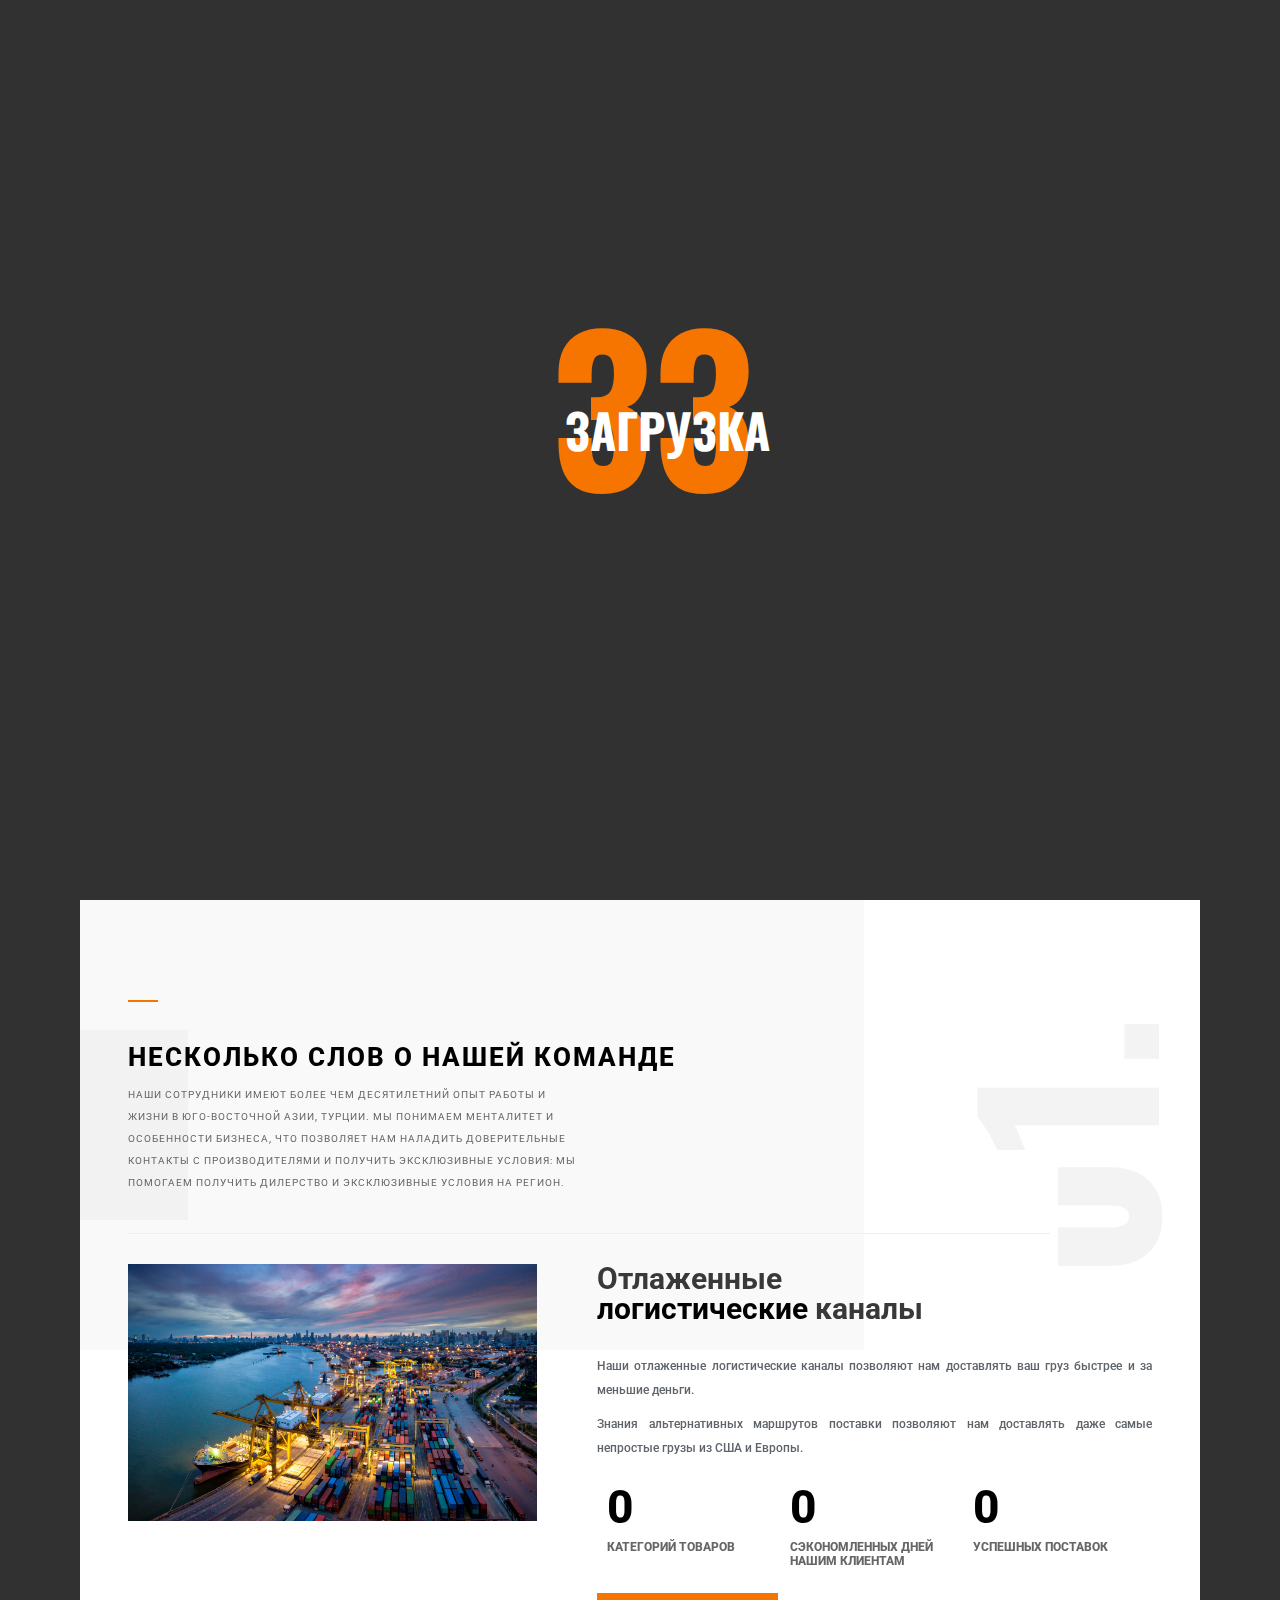
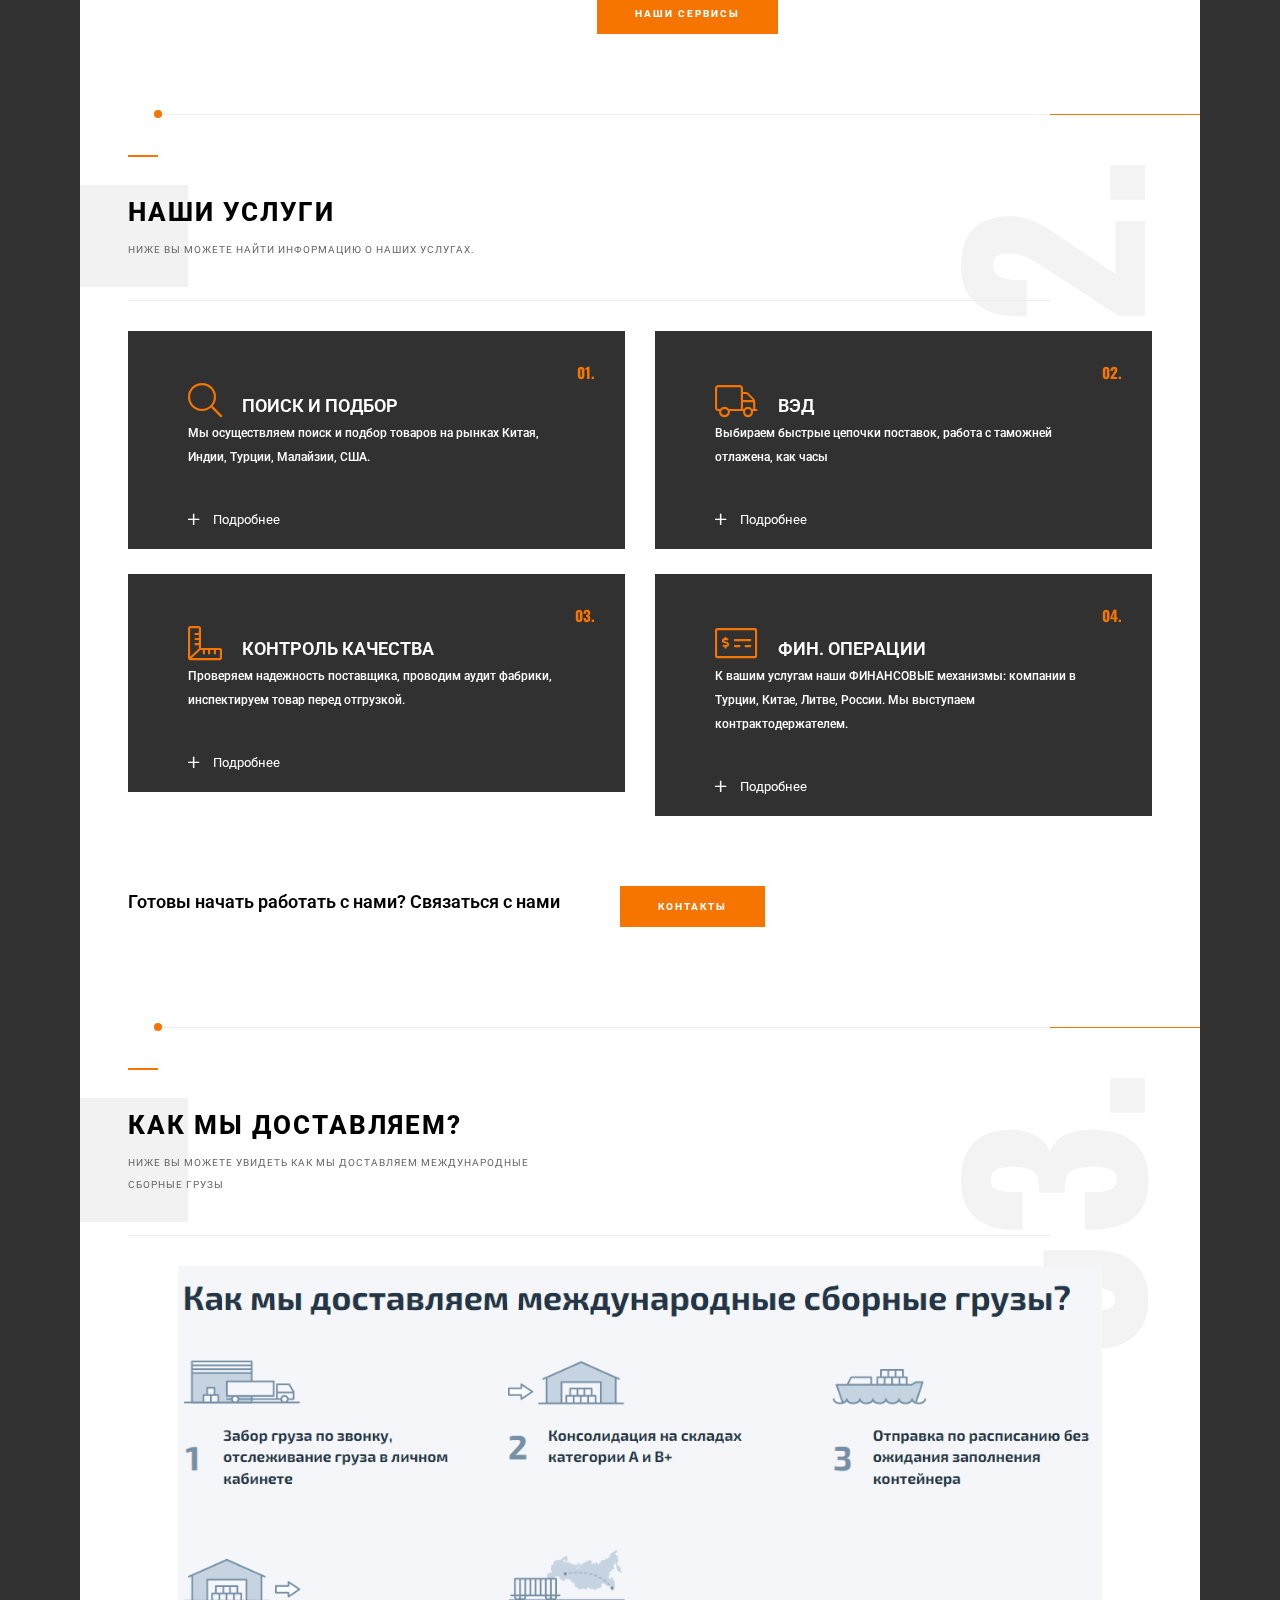
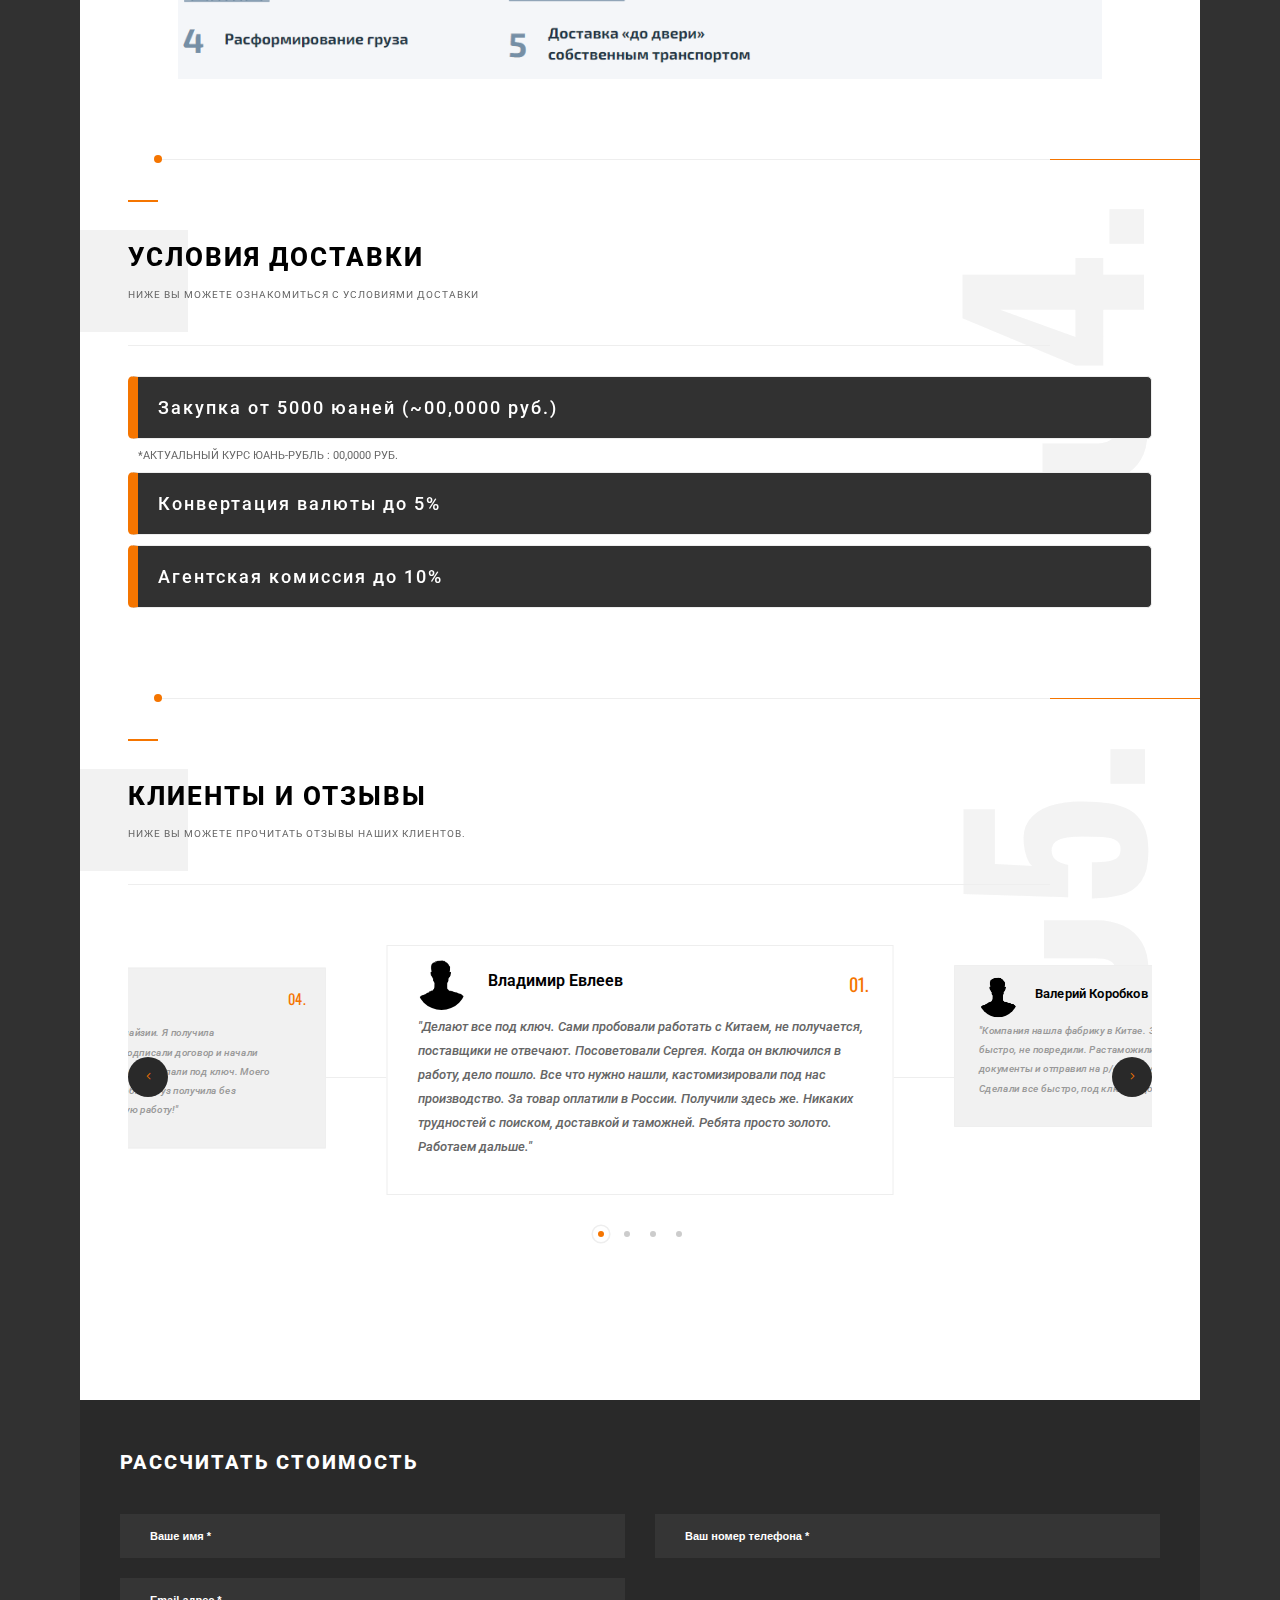
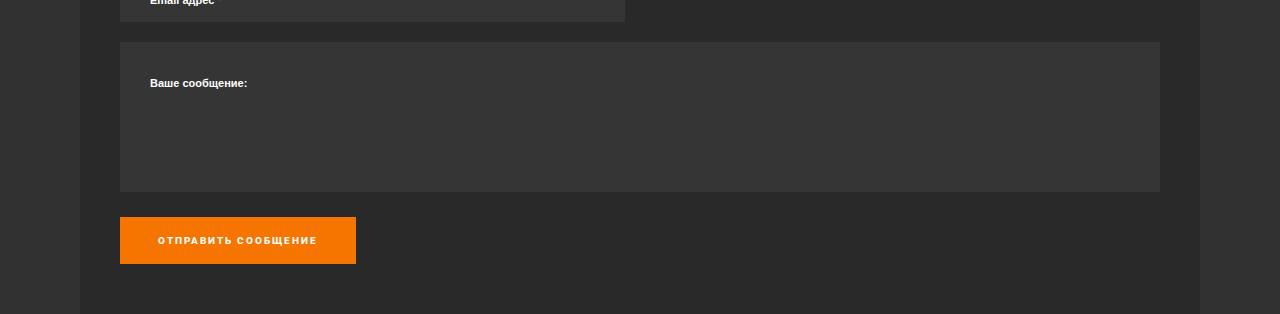
==== commit c347b0ce: "Добавлен рассчёт стоимости в конце Главной страницы" ====
--- a/index.html
+++ b/index.html
@@ -564,6 +564,41 @@
                     </div>
                     <!--column-wrap end-->
                 </div>
+                <div class="content-back">
+                    <div class="hidden-contact_form-wrap_inner" style="position: unset; background: #292929;">
+                        <div class="close-contact_form cnt-anim"><i class="fal fa-times"></i></div>
+                        <div class="contact-details-title fl-wrap" style="padding-bottom: 30px;">
+                            <h2>Рассчитать стоимость</h2>
+                        </div>
+                        <div id="contact-form" class="fl-wrap">
+                            <div id="message"></div>
+                            <form class="custom-form" name="contactform">
+                                <fieldset>
+                                    <div class="row">
+                                        <div class="col-sm-6">
+                                            <input type="text" name="name" id="name" placeholder="Ваше имя *" value="" maxlength="30" required><br>
+                                        </div>
+                                        <div class="col-sm-6">
+                                            <input type="text" name="phone" id="phone" placeholder="Ваш номер телефона *" value="" maxlength="12"  required><br>
+                                        </div>
+                                        <div class="col-sm-6">
+                                            <input type="text" name="email" id="email" placeholder="Email адрес *" value="" maxlength="30" required><br>
+                                        </div>
+                                    </div>
+
+                                    <!-- Hidden Required Fields -->
+                                    <input type="hidden" name="project_name" value="b2b-supplies">
+                                    <input type="hidden" name="admin_email" value="admin@mail.com">
+                                    <input type="hidden" name="form_subject" value="Form Subject">
+                                    <!-- END Hidden Required Fields -->
+
+                                    <textarea name="comments" id="comments" cols="40" rows="3" placeholder="Ваше сообщение:" class="cnt-anim" maxlength="500"></textarea>
+                                    <button class="btn fl-btn color-bg"><span>Отправить сообщение</span> </button>
+                                </fieldset>
+                            </form>
+                        </div>
+                    </div>
+                </div>
                 <!-- content end -->
                 <!-- share-wrapper-->
                 <div class="share-wrapper">
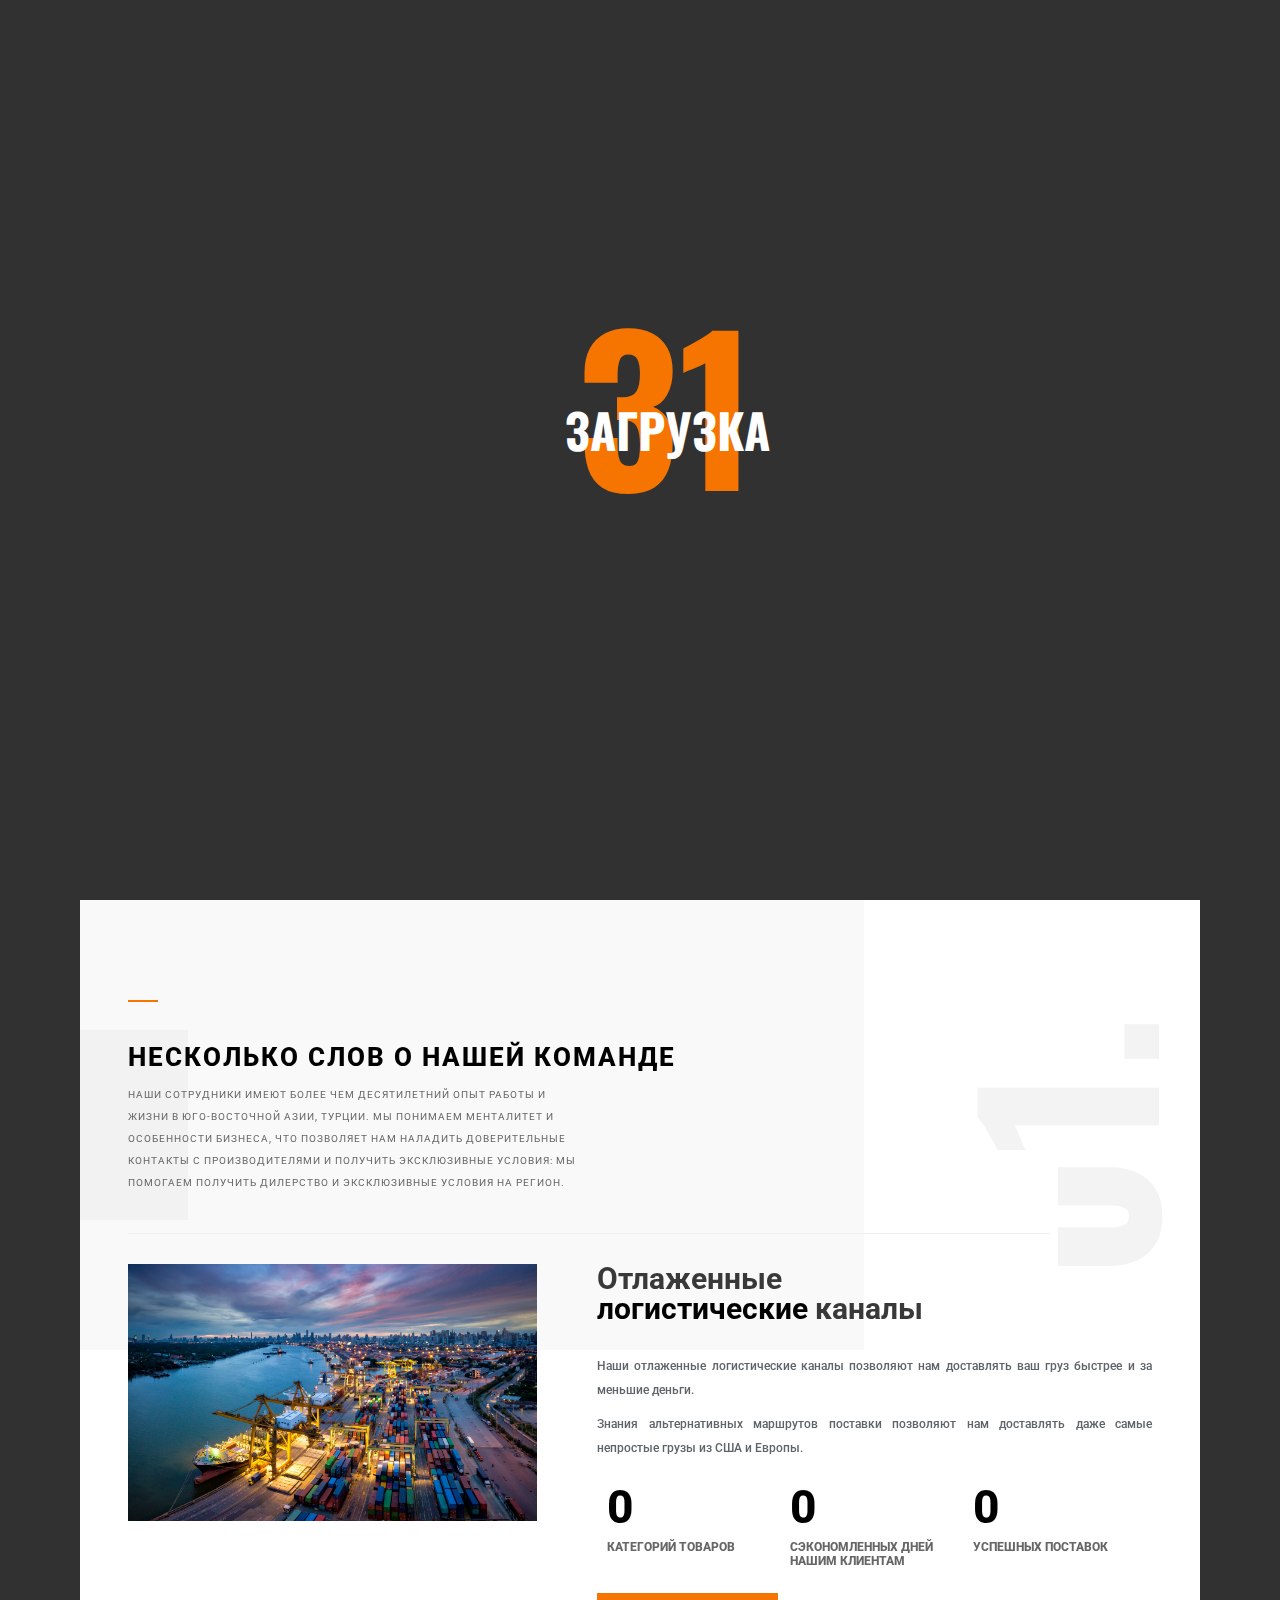
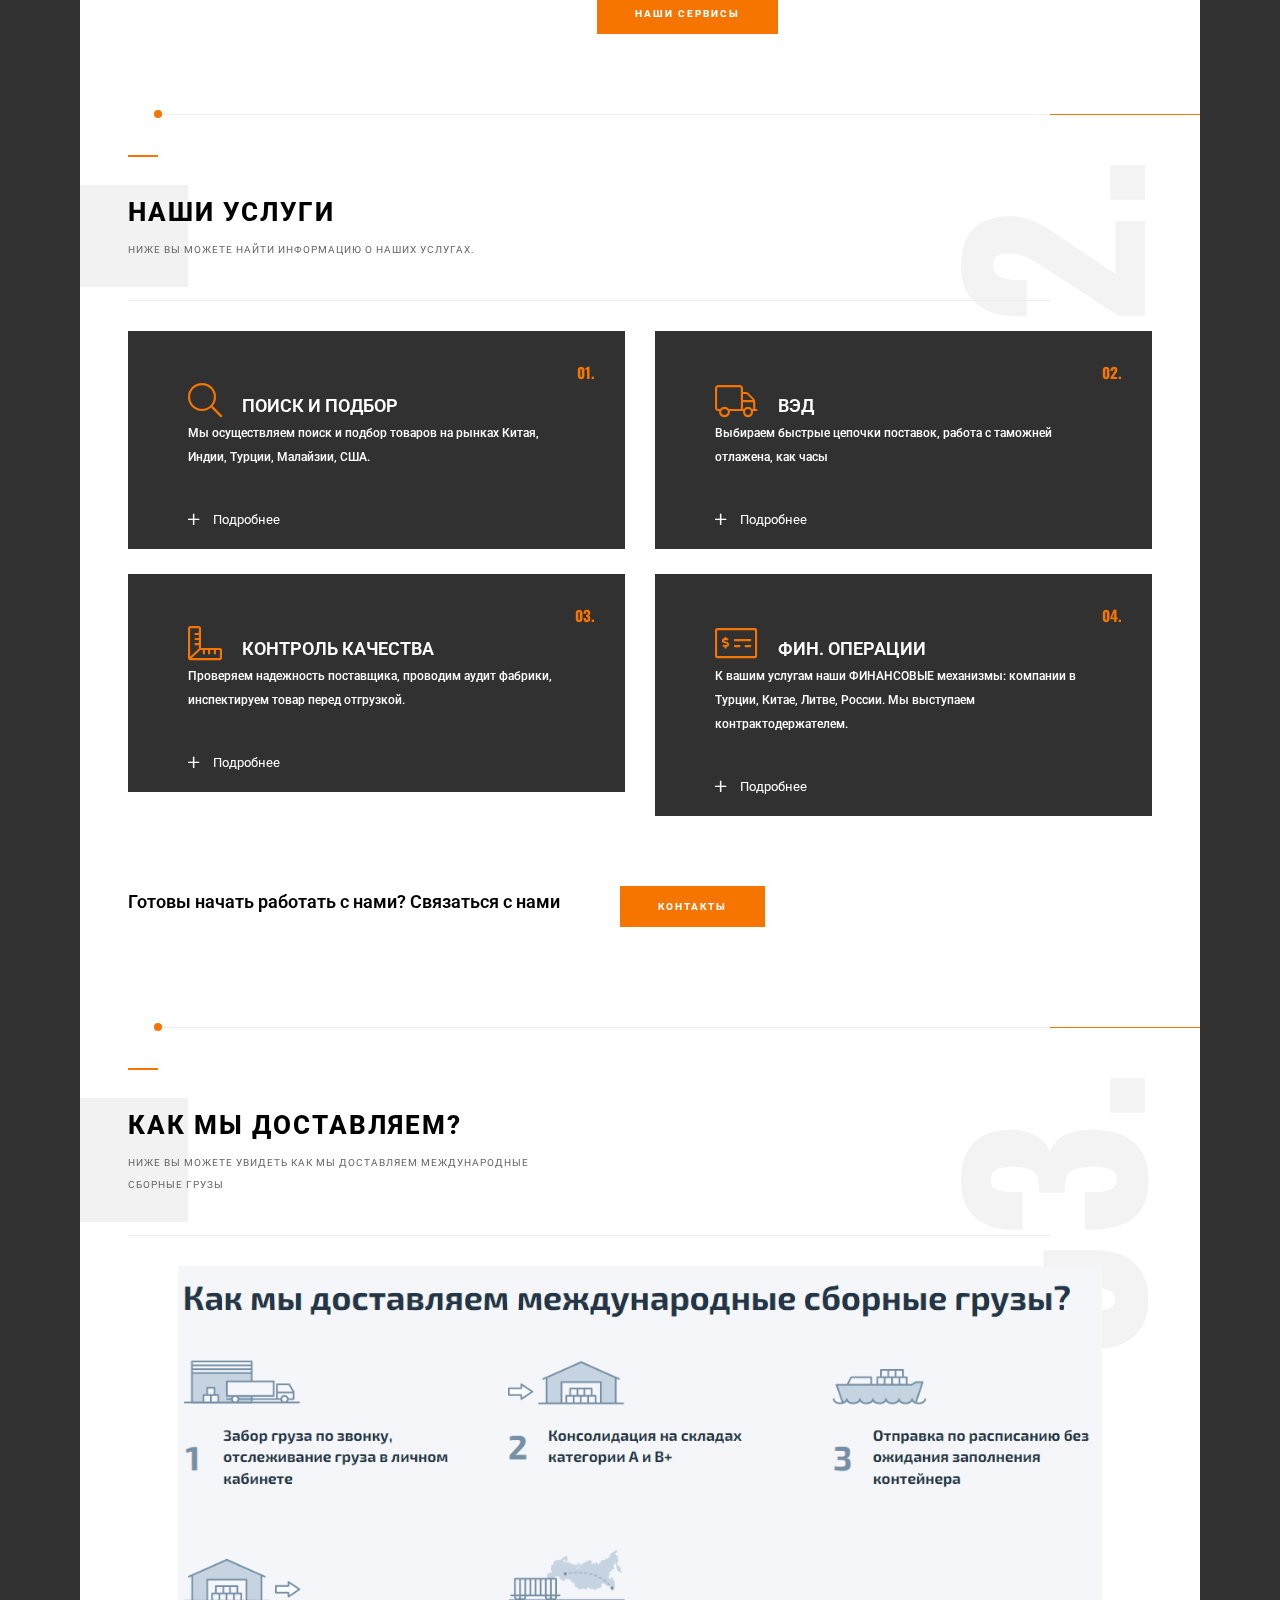
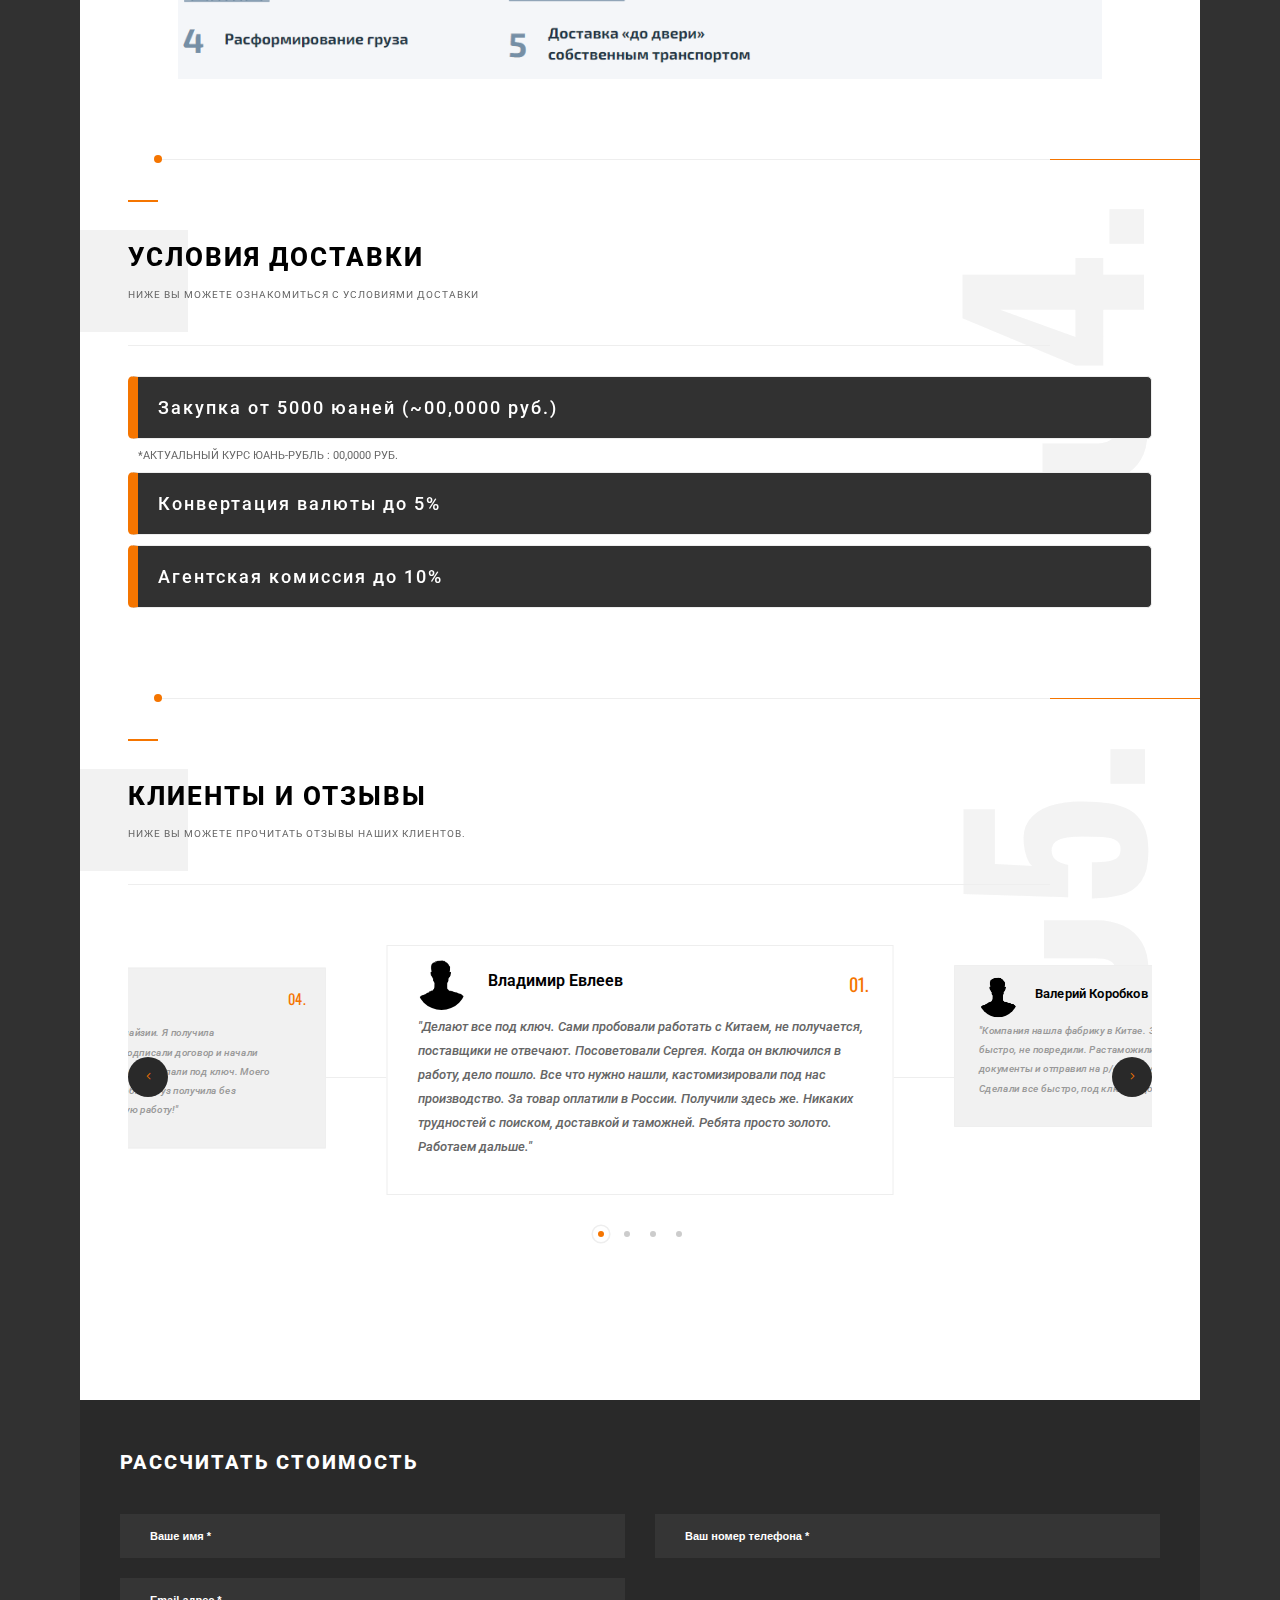
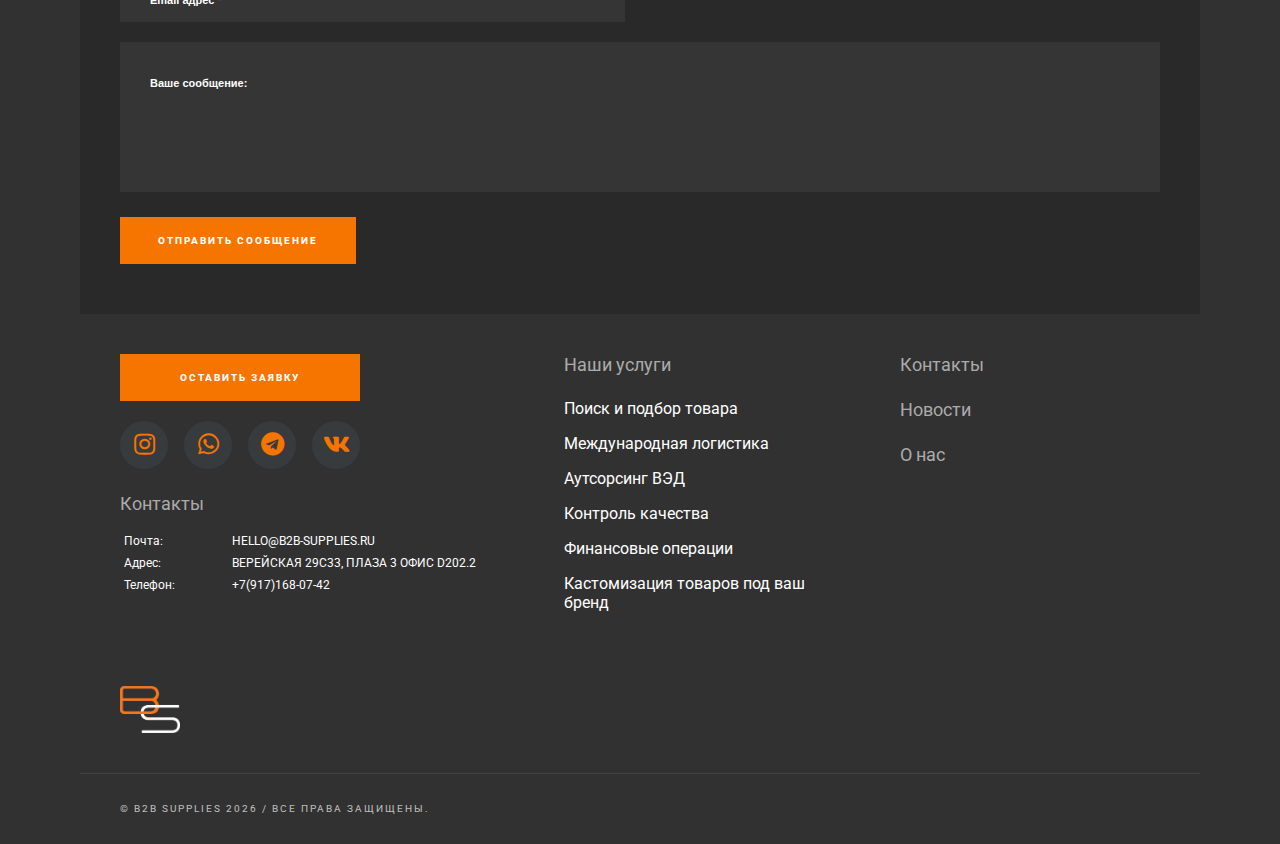
==== commit 4fc2cb2a: "Футер" ====
--- a/index.html
+++ b/index.html
@@ -600,6 +600,50 @@
                     </div>
                 </div>
                 <!-- content end -->
+                <footer class="footer">
+                    <div class="footer__main">
+                        <div class="submit-button">
+                            <button class="btn fl-btn color-bg" style="width: 240px; margin-top: 0"><span>Оставить заявку</span></button>
+                            <div class="social-list">
+                                <ul>
+                                    <li><a href="https://www.instagram.com/b2bsupplies?igsh=cnlsa2I0bHFpdHFh" target="_blank"><i class="fab fa-instagram"></i></a></li>
+                                    <li><a href="#" target="_blank"><i class="fab fa-whatsapp"></i></a></li>
+                                    <li><a href="#" target="_blank"><i class="fab fa-telegram"></i></a></li>
+                                    <li><a href="#" target="_blank"><i class="fab fa-vk"></i></a></li>
+                                </ul>
+                            </div>
+                        </div>
+                        <div class="requisites">
+                            <h2>Контакты</h2>
+                            <div class="requisites-table">
+                                <div>Почта: </div>
+                                <a href="mailto:HELLO@B2B-SUPPLIES.RU" style="color: white">HELLO@B2B-SUPPLIES.RU</a>
+                                <div>Адрес: </div>
+                                <div>ВЕРЕЙСКАЯ 29С33, ПЛАЗА 3 ОФИС D202.2</div>
+                                <div>Телефон: </div>
+                                <a href="tel:+7(917)168-07-42" style="color: white">+7(917)168-07-42</a>
+                            </div>
+                        </div>
+                        <a href="index.html" class="logo"><img src="images/logo.png" alt="logo"></a>
+                        <div class="services">
+                            <h2><a href="services.html">Наши услуги</a></h2>
+                            <a href="procurement.html" target="_blank">Поиск и подбор товара</a>
+                            <a href="logistic.html" target="_blank">Международная логистика</a>
+                            <a href="FEA.html" target="_blank">Аутсорсинг ВЭД</a>
+                            <a href="QC.html" target="_blank">Контроль качества</a>
+                            <a href="Payments.html" target="_blank">Финансовые операции</a>
+                            <a href="Customization.html" target="_blank">Кастомизация товаров под ваш бренд</a>
+                        </div>
+                        <div class="company">
+                            <h2><a href="contacts.html" target="_blank">Контакты</a></h2>
+                            <h2><a href="blog.html" target="_blank">Новости</a></h2>
+                            <h2><a href="about.html" target="_blank">О нас</a></h2>
+                        </div>
+                    </div>
+                    <div class="footer__bottom">
+                        <div class="nav-footer" style="position: unset; padding-left: 0;"><span>&#169; B2B supplies 2022  /  все права защищены. </span></div>
+                    </div>
+                </footer>
                 <!-- share-wrapper-->
                 <div class="share-wrapper">
                     <div class="close-share-btn"><i class="fal fa-long-arrow-left"></i></div>
--- a/css/style.css
+++ b/css/style.css
@@ -5374,4 +5374,173 @@
 	font-weight: 400;
 	margin-bottom: 10px;
 	padding-left: 10px;
+}
+
+.footer {
+	background: #313131;
+}
+
+.footer button {
+	margin-top: 25px;
+	padding: 18px 38px;
+	font-size: 10px;
+	outline: none;
+	border: none;
+	cursor: pointer;
+	-webkit-appearance: none;
+	font-family: 'Roboto', sans-serif;
+	border-radius: 0;
+	color: #fff;
+}
+
+.footer__main {
+	display: grid;
+	grid-template-columns: auto repeat(2,25%);
+	grid-template-rows: repeat(2,max-content) auto;
+	grid-gap: 24px 80px;
+	grid-template-areas:
+        "submit services company"
+        "requisites services company"
+        "requisites services company"
+        "logo services company";
+	padding: 40px;
+}
+
+.social-list ul {
+	display: flex;
+}
+
+.social-list ul li {
+	width: 48px;
+	height: 48px;
+	background-color: rgba(117,143,166,.1);
+	border-radius: 50%;
+	color: #c6d4e1;
+	font-size: 24px;
+	position: relative;
+	margin-right: 16px;
+}
+
+.social-list ul li a {
+	color: #F57500;
+	position: absolute;
+	top: 50%;
+	left: 50%;
+	transition: all 200ms ease-out;
+	transform: translate(-50%, -50%);
+}
+
+.social-list ul li a:hover {
+	color: white;
+}
+
+.submit-button {
+	display: flex;
+	grid-area: submit;
+	flex-direction: column;
+	gap: 20px;
+}
+
+.requisites {
+	text-align: left;
+	color: white;
+	grid-area: requisites;
+}
+
+.requisites h2 {
+	font-size: 18px;
+	margin-bottom: 20px;
+	color: rgba(255, 255, 255, .6);
+}
+
+.requisites-table {
+	padding-left: 4px;
+	display: grid;
+	grid-template-columns: 100px 1fr;
+	grid-gap: 8px;
+	font-weight: 400;
+	font-size: 12px;
+}
+
+.logo {
+	margin-top: 70px;
+	text-align: left;
+	grid-area: logo;
+}
+
+.logo img {
+	width: 60px;
+}
+
+.company {
+	grid-area: company;
+	text-align: left;
+	display: flex;
+	flex-direction: column;
+}
+
+.services {
+	grid-area: services;
+	text-align: left;
+	display: flex;
+	flex-direction: column;
+}
+
+.company h2 {
+	margin-bottom: 20px;
+}
+
+.services h2, .company h2 {
+	margin-bottom: 24px;
+}
+.services h2 a, .company h2 a {
+	transition: all 200ms ease-out;
+	cursor: pointer;
+	font-size: 18px;
+	margin-bottom: 24px;
+	color: rgba(255, 255, 255, .6);
+}
+
+.services h2 a:hover, .company h2 a:hover {
+	color: #F57500;
+}
+
+.services a {
+	cursor: pointer;
+	font-size: 16px;
+	margin-bottom: 16px;
+	color: rgba(255, 255, 255);
+	padding-left: 4px;
+}
+
+.services a:hover {
+	transition: all 200ms ease-out;
+	color: #F57500;
+}
+
+.footer__bottom {
+	border-top: 1px solid rgba(198,212,225,.1);
+	padding-left: 40px;
+}
+
+@media (max-width: 850px) {
+	.footer__main {
+		grid-template-areas:
+        "submit services"
+        "requisites services"
+        "logo company"
+        "logo company";
+	}
+}
+
+@media (max-width: 640px) {
+	.footer__main {
+		padding: 32px;
+		grid-template-areas:
+        "submit"
+        "requisites"
+        "services"
+        "company"
+        "logo";
+	}
 }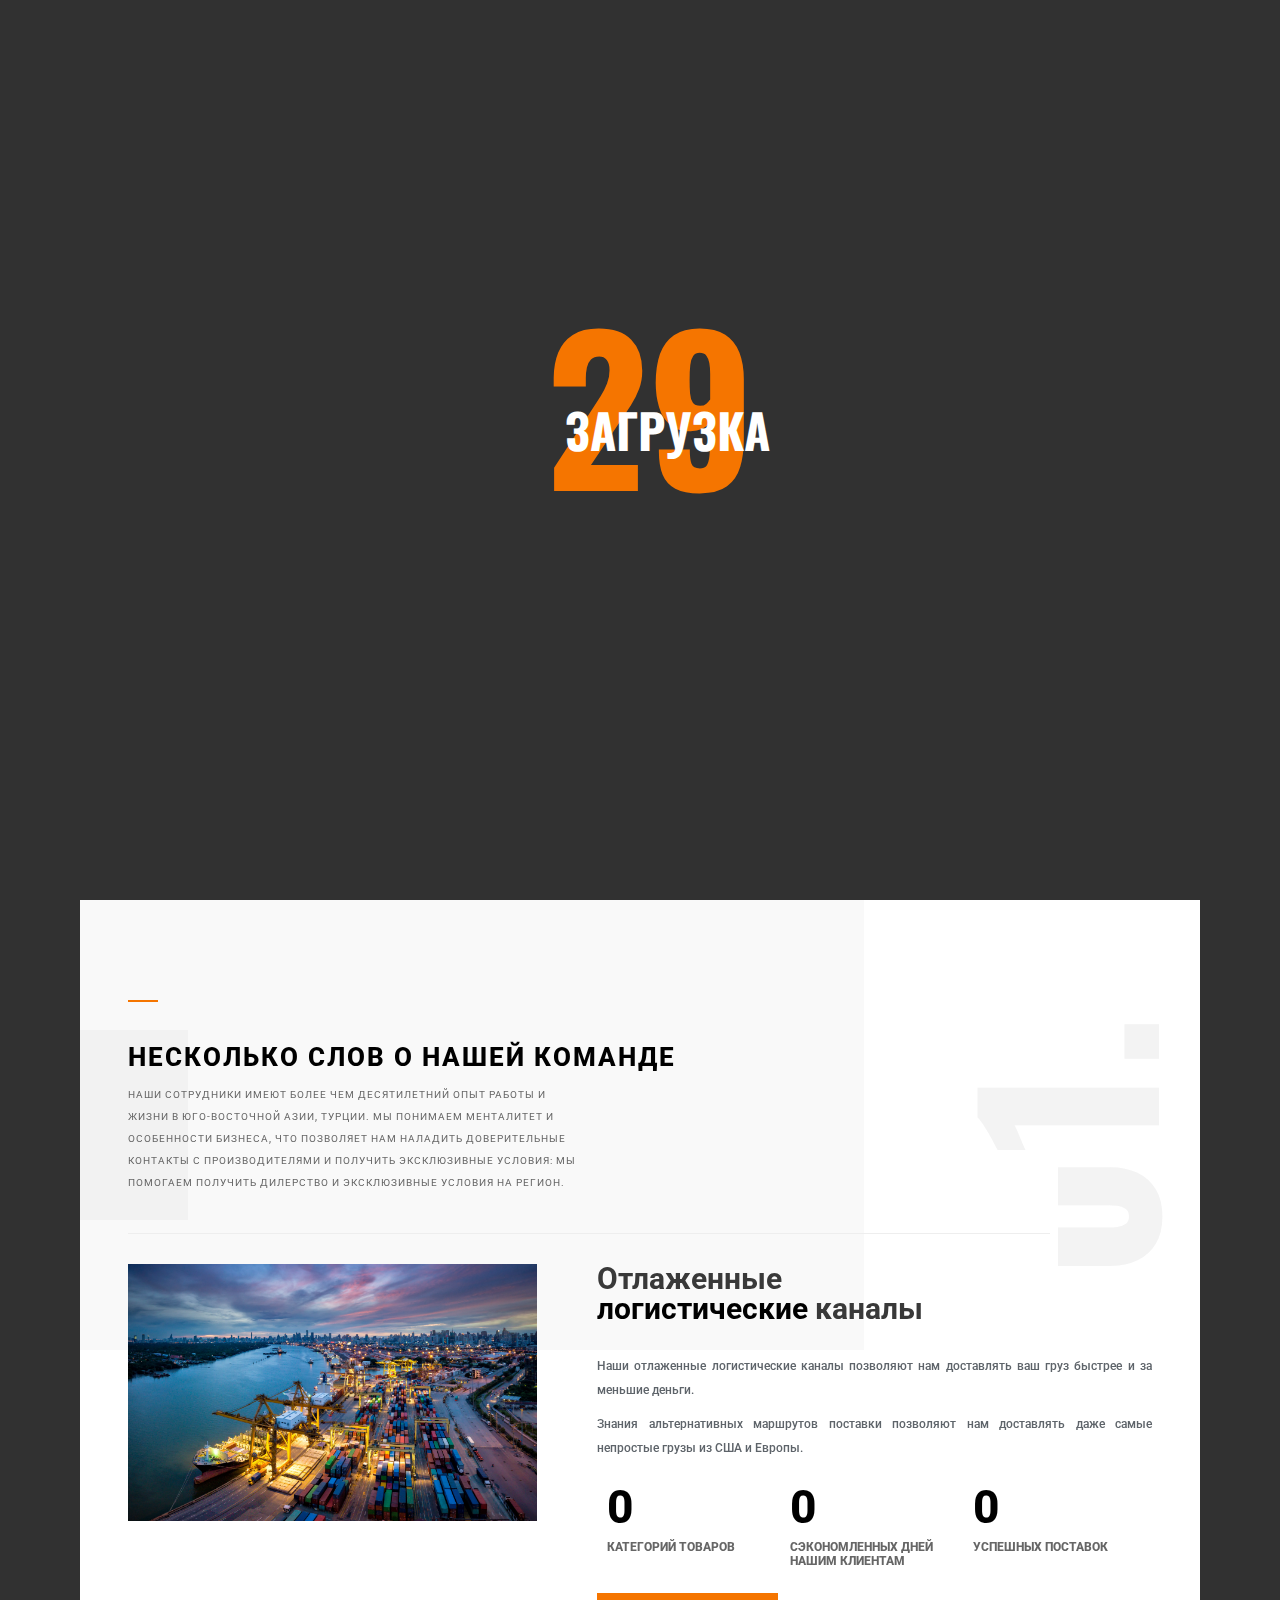
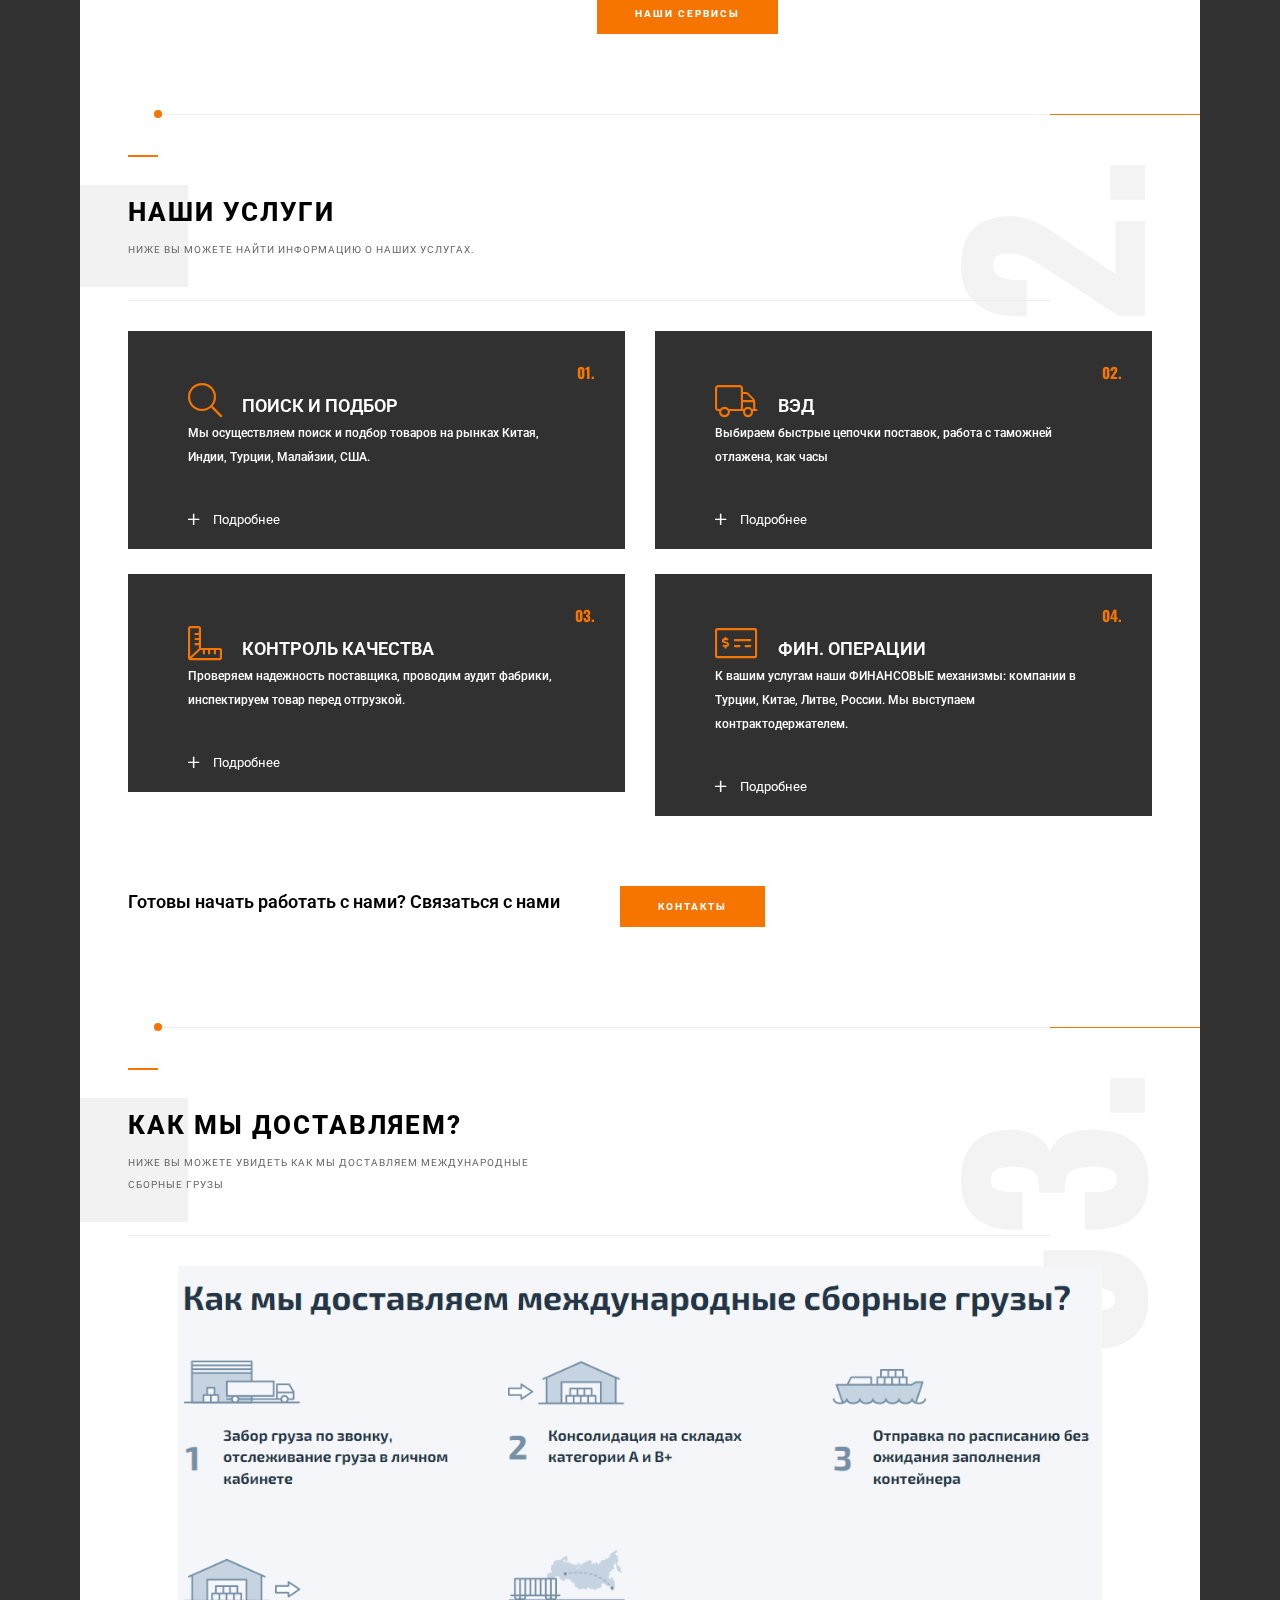
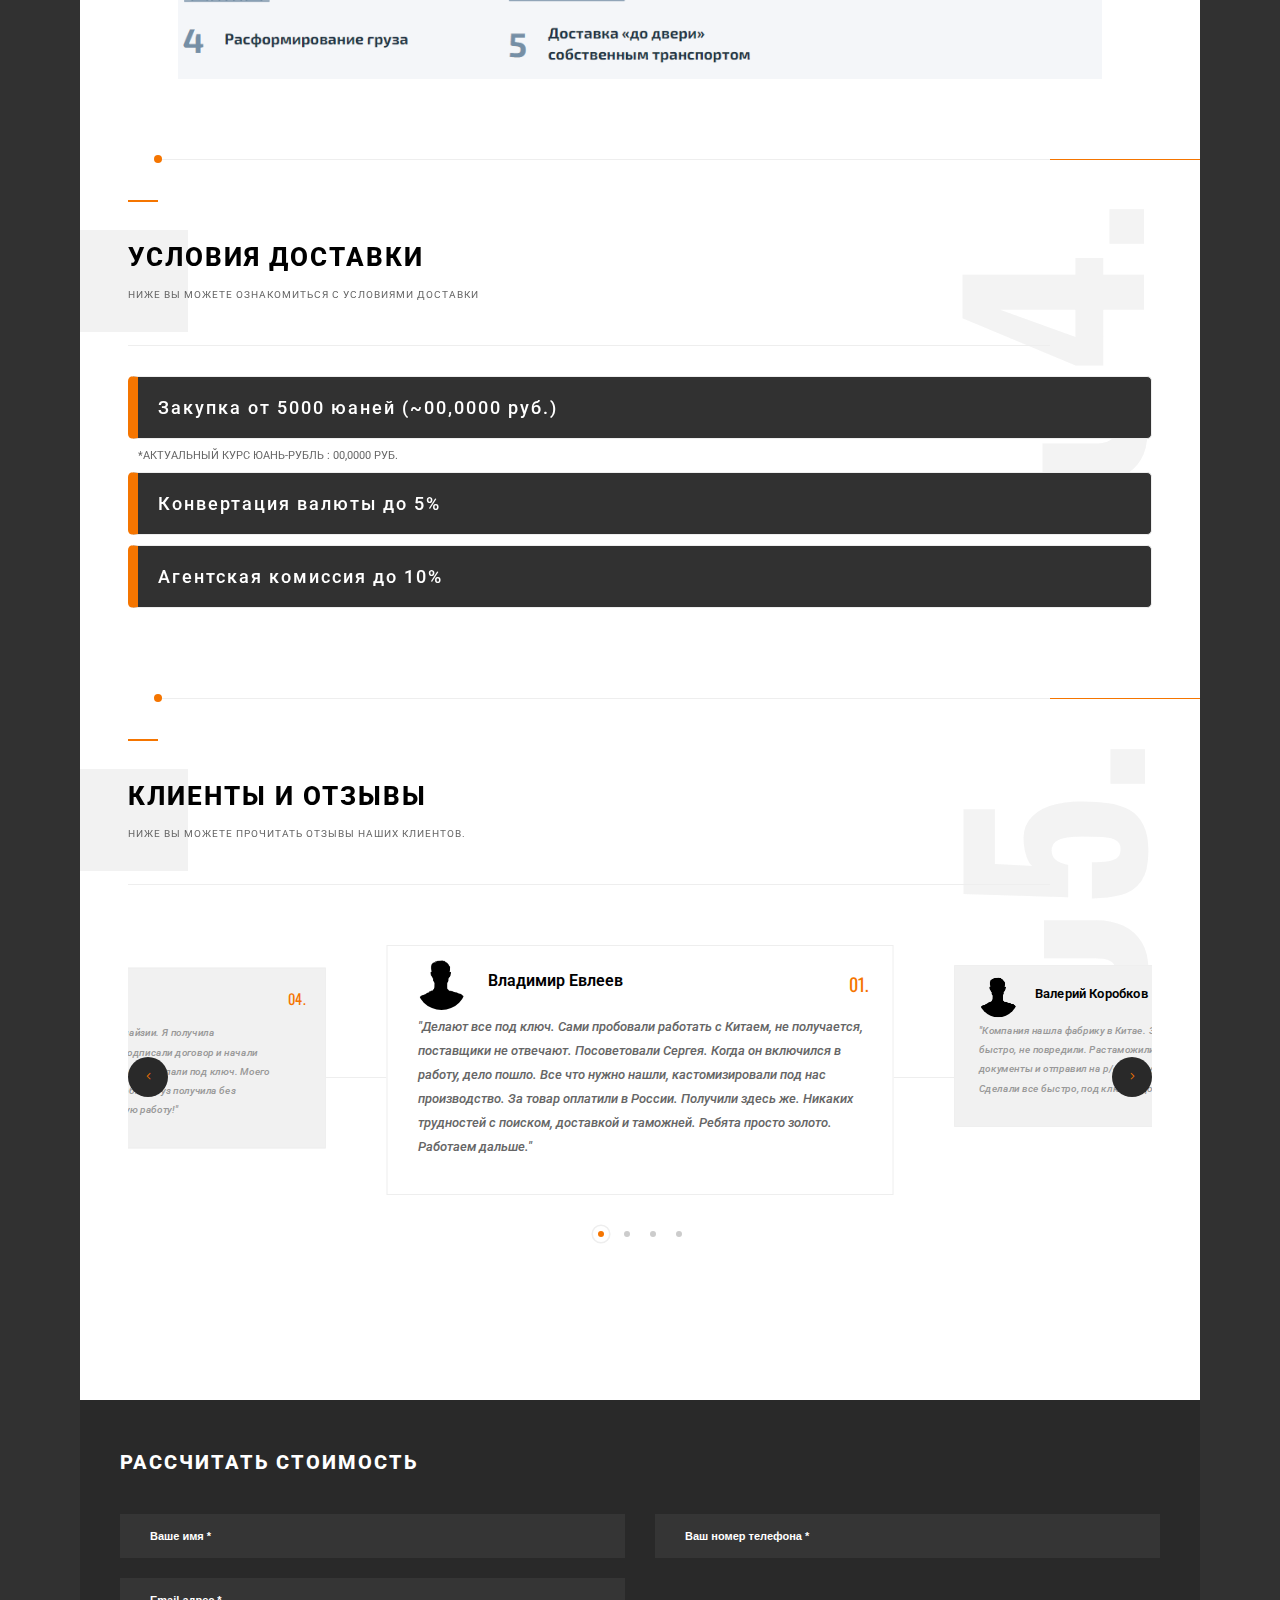
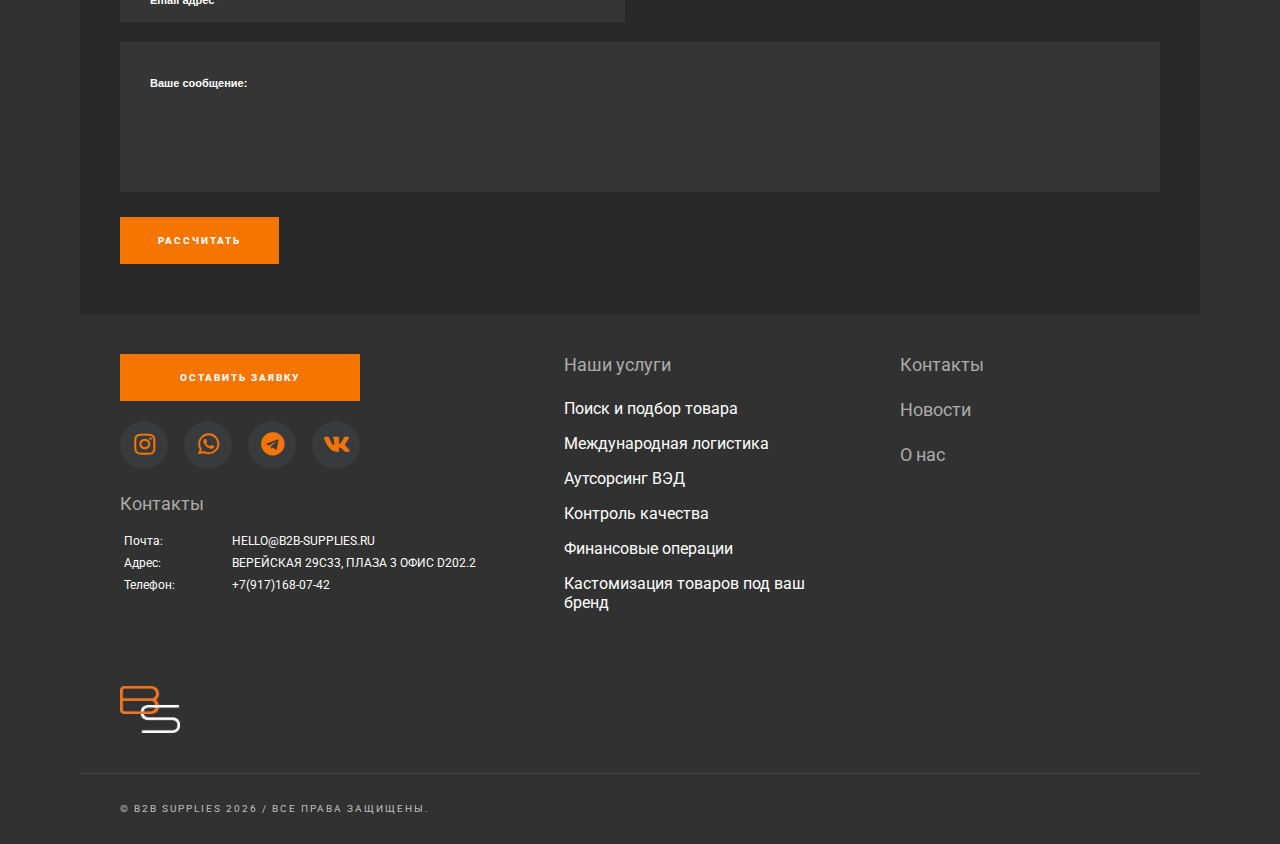
==== commit 8f6485e9: "Модальное окно" ====
--- a/index.html
+++ b/index.html
@@ -593,7 +593,7 @@
                                     <!-- END Hidden Required Fields -->
 
                                     <textarea name="comments" id="comments" cols="40" rows="3" placeholder="Ваше сообщение:" class="cnt-anim" maxlength="500"></textarea>
-                                    <button class="btn fl-btn color-bg"><span>Отправить сообщение</span> </button>
+                                    <button class="btn fl-btn color-bg"><span>Рассчитать</span> </button>
                                 </fieldset>
                             </form>
                         </div>
@@ -603,7 +603,7 @@
                 <footer class="footer">
                     <div class="footer__main">
                         <div class="submit-button">
-                            <button class="btn fl-btn color-bg" style="width: 240px; margin-top: 0"><span>Оставить заявку</span></button>
+                            <button id="modal" class="btn fl-btn color-bg" style="width: 240px; margin-top: 0"><span>Оставить заявку</span></button>
                             <div class="social-list">
                                 <ul>
                                     <li><a href="https://www.instagram.com/b2bsupplies?igsh=cnlsa2I0bHFpdHFh" target="_blank"><i class="fab fa-instagram"></i></a></li>
@@ -653,10 +653,49 @@
             </div>
             <!-- wrapper end -->
         </div>
+
+        <!-- The Modal -->
+        <div id="myModal" class="modal">
+
+            <!-- Modal content -->
+            <div class="modal-content">
+                <div class="modal-header">
+                    <span class="close">&times;</span>
+                    <h2>Оставить заявку</h2>
+                </div>
+                <div class="modal-body">
+                    <form class="custom-form" name="contactform" style="float: unset">
+                        <fieldset>
+                            <div class="row">
+                                <div class="col-sm-6">
+                                    <input type="text" name="name" id="name" placeholder="Ваше имя *" value="" maxlength="30" required><br>
+                                </div>
+                                <div class="col-sm-6">
+                                    <input type="text" name="phone" id="phone" placeholder="Ваш номер телефона *" value="" maxlength="12"  required><br>
+                                </div>
+                                <div class="col-sm-6">
+                                    <input type="text" name="email" id="email" placeholder="Email адрес *" value="" maxlength="30" required><br>
+                                </div>
+                            </div>
+
+                            <!-- Hidden Required Fields -->
+                            <input type="hidden" name="project_name" value="b2b-supplies">
+                            <input type="hidden" name="admin_email" value="admin@mail.com">
+                            <input type="hidden" name="form_subject" value="Form Subject">
+                            <!-- END Hidden Required Fields -->
+
+                            <textarea name="comments" id="comments" cols="40" rows="3" placeholder="Ваше сообщение:" class="cnt-anim" maxlength="500"></textarea>
+                            <button class="btn fl-btn color-bg"><span>Отправить</span> </button>
+                        </fieldset>
+                    </form>
+                </div>
+            </div>
+
+        </div>
         <!-- Main end -->
         <!--=============== scripts  ===============-->
-        <script   src="js/jquery.min.js"></script>
-        <script   src="js/plugins.js"></script>
-        <script   src="js/scripts.js"></script>
+        <script src="js/jquery.min.js"></script>
+        <script src="js/plugins.js"></script>
+        <script src="js/scripts.js"></script>
     </body>
 </html>--- a/css/style.css
+++ b/css/style.css
@@ -5543,4 +5543,79 @@
         "company"
         "logo";
 	}
+}
+
+.modal {
+	display: none; /* Hidden by default */
+	position: fixed; /* Stay in place */
+	z-index: 99999999; /* Sit on top */
+	padding-top: 15%; /* Location of the box */
+	left: 0;
+	top: 0;
+	width: 100%; /* Full width */
+	height: 100%; /* Full height */
+	overflow: auto; /* Enable scroll if needed */
+	background-color: rgb(0,0,0); /* Fallback color */
+	background-color: rgba(0,0,0,0.4); /* Black w/ opacity */
+}
+
+/* Modal Content */
+.modal-content {
+	max-width: 750px;
+	background: #313131;
+	margin: auto;
+	padding: 0;
+	width: 80%;
+	-webkit-animation-name: animatetop;
+	-webkit-animation-duration: 0.4s;
+	animation-name: animatetop;
+	animation-duration: 0.4s
+}
+
+/* Add Animation */
+@-webkit-keyframes animatetop {
+	from {top:-300px; opacity:0}
+	to {top:0; opacity:1}
+}
+
+@keyframes animatetop {
+	from {top:-300px; opacity:0}
+	to {top:0; opacity:1}
+}
+
+/* The Close Button */
+.close {
+	transition: all 200ms ease-out;
+	color: white;
+	float: right;
+	font-size: 28px;
+	font-weight: bold;
+}
+
+.close:hover,
+.close:focus {
+	color: #F57500;
+	text-decoration: none;
+	cursor: pointer;
+}
+
+.modal-header {
+	display: flex;
+	align-items: center;
+	flex-direction: row-reverse;
+	justify-content: space-between;
+	font-size: 20px;
+	text-align: left;
+	text-transform: uppercase;
+	color: #fff;
+	font-weight: 800;
+	letter-spacing: 2px;
+	background: #313131;
+	padding: 15px 40px;
+	color: white;
+}
+
+.modal-body {
+	padding: 40px;
+	background: #313131;
 }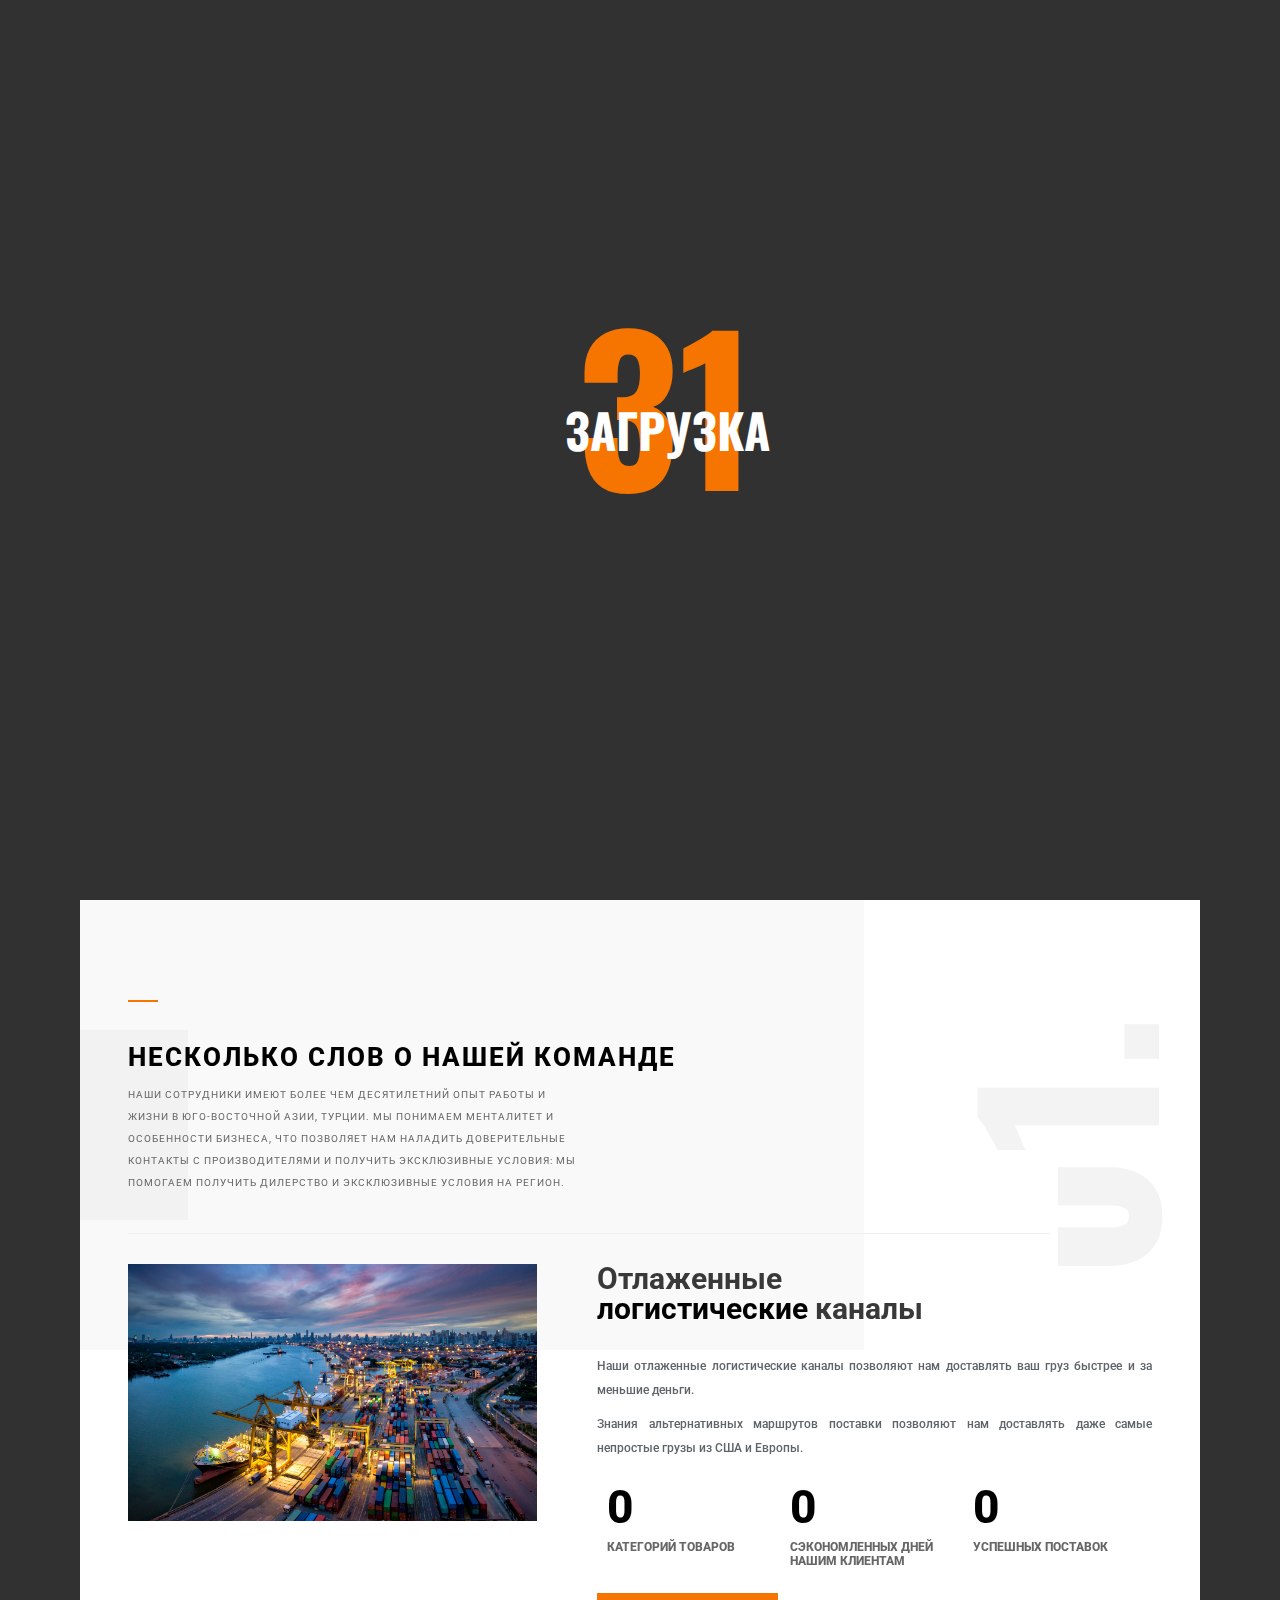
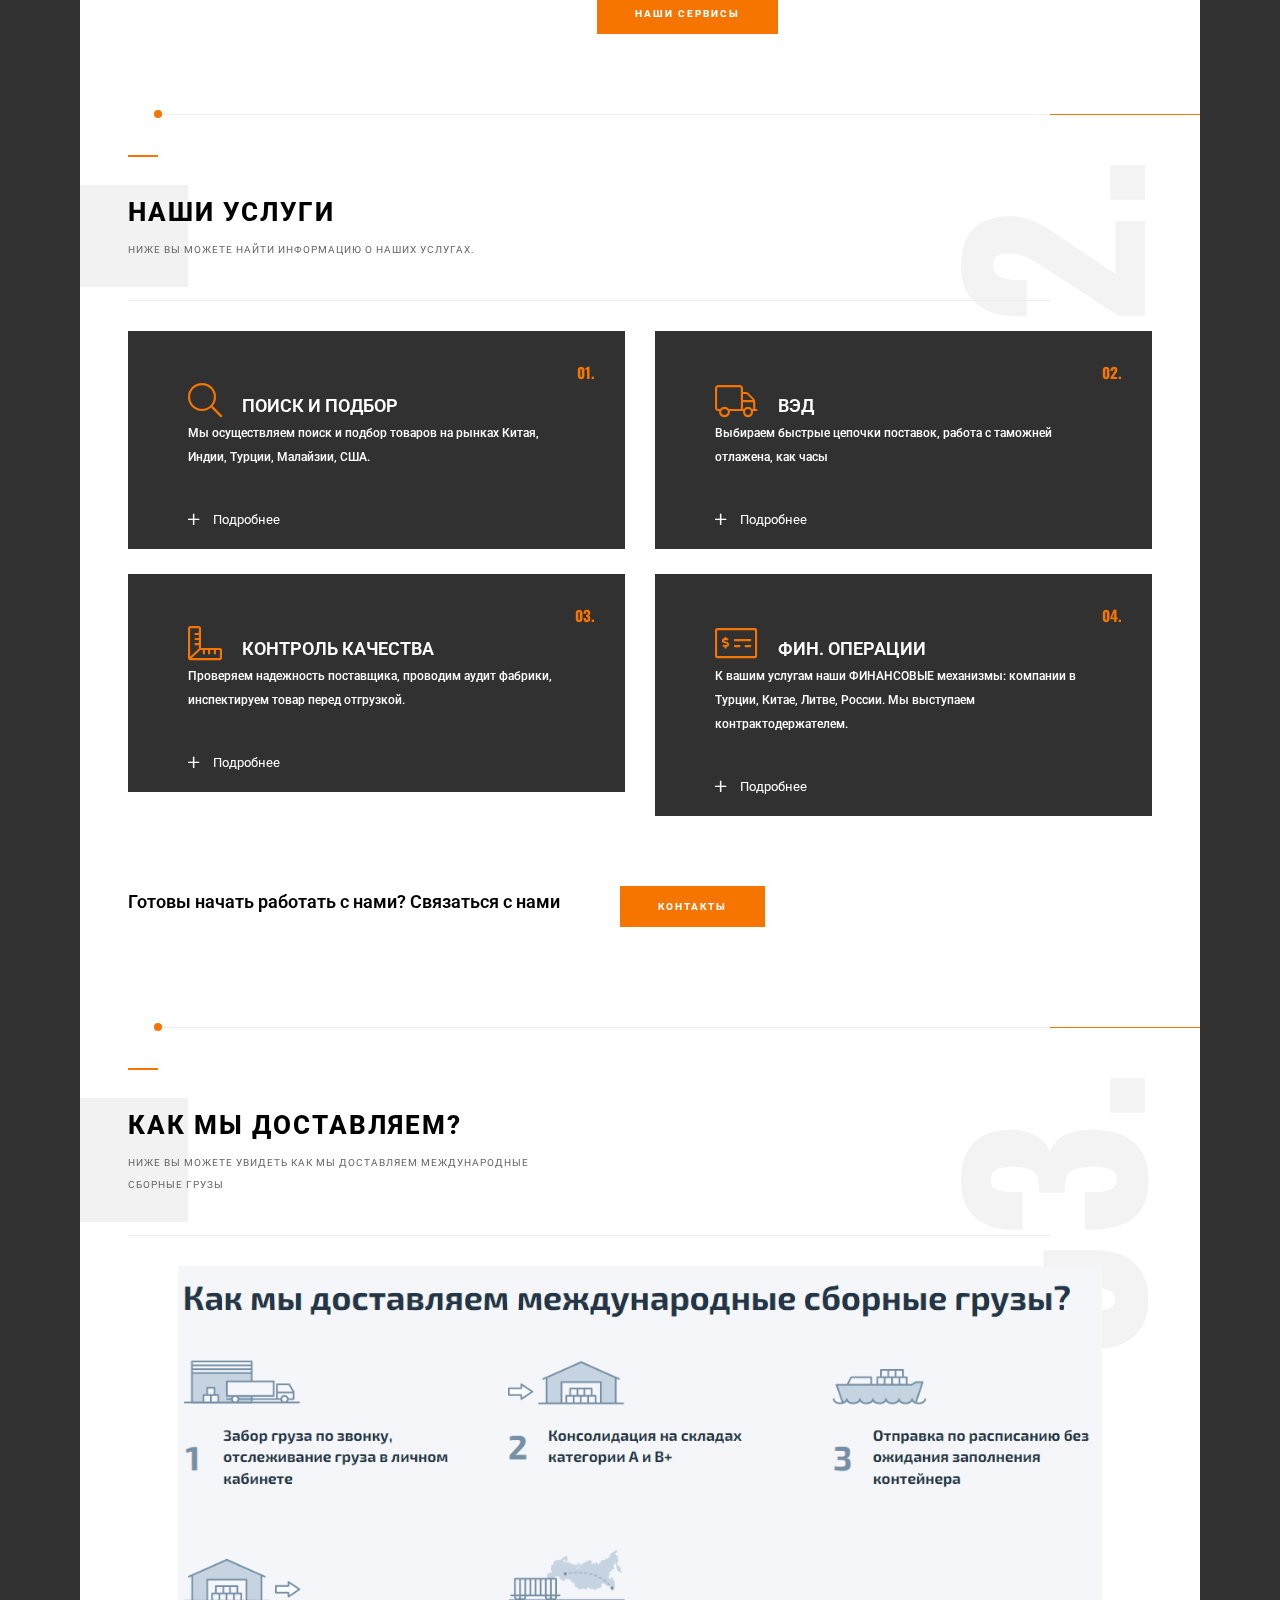
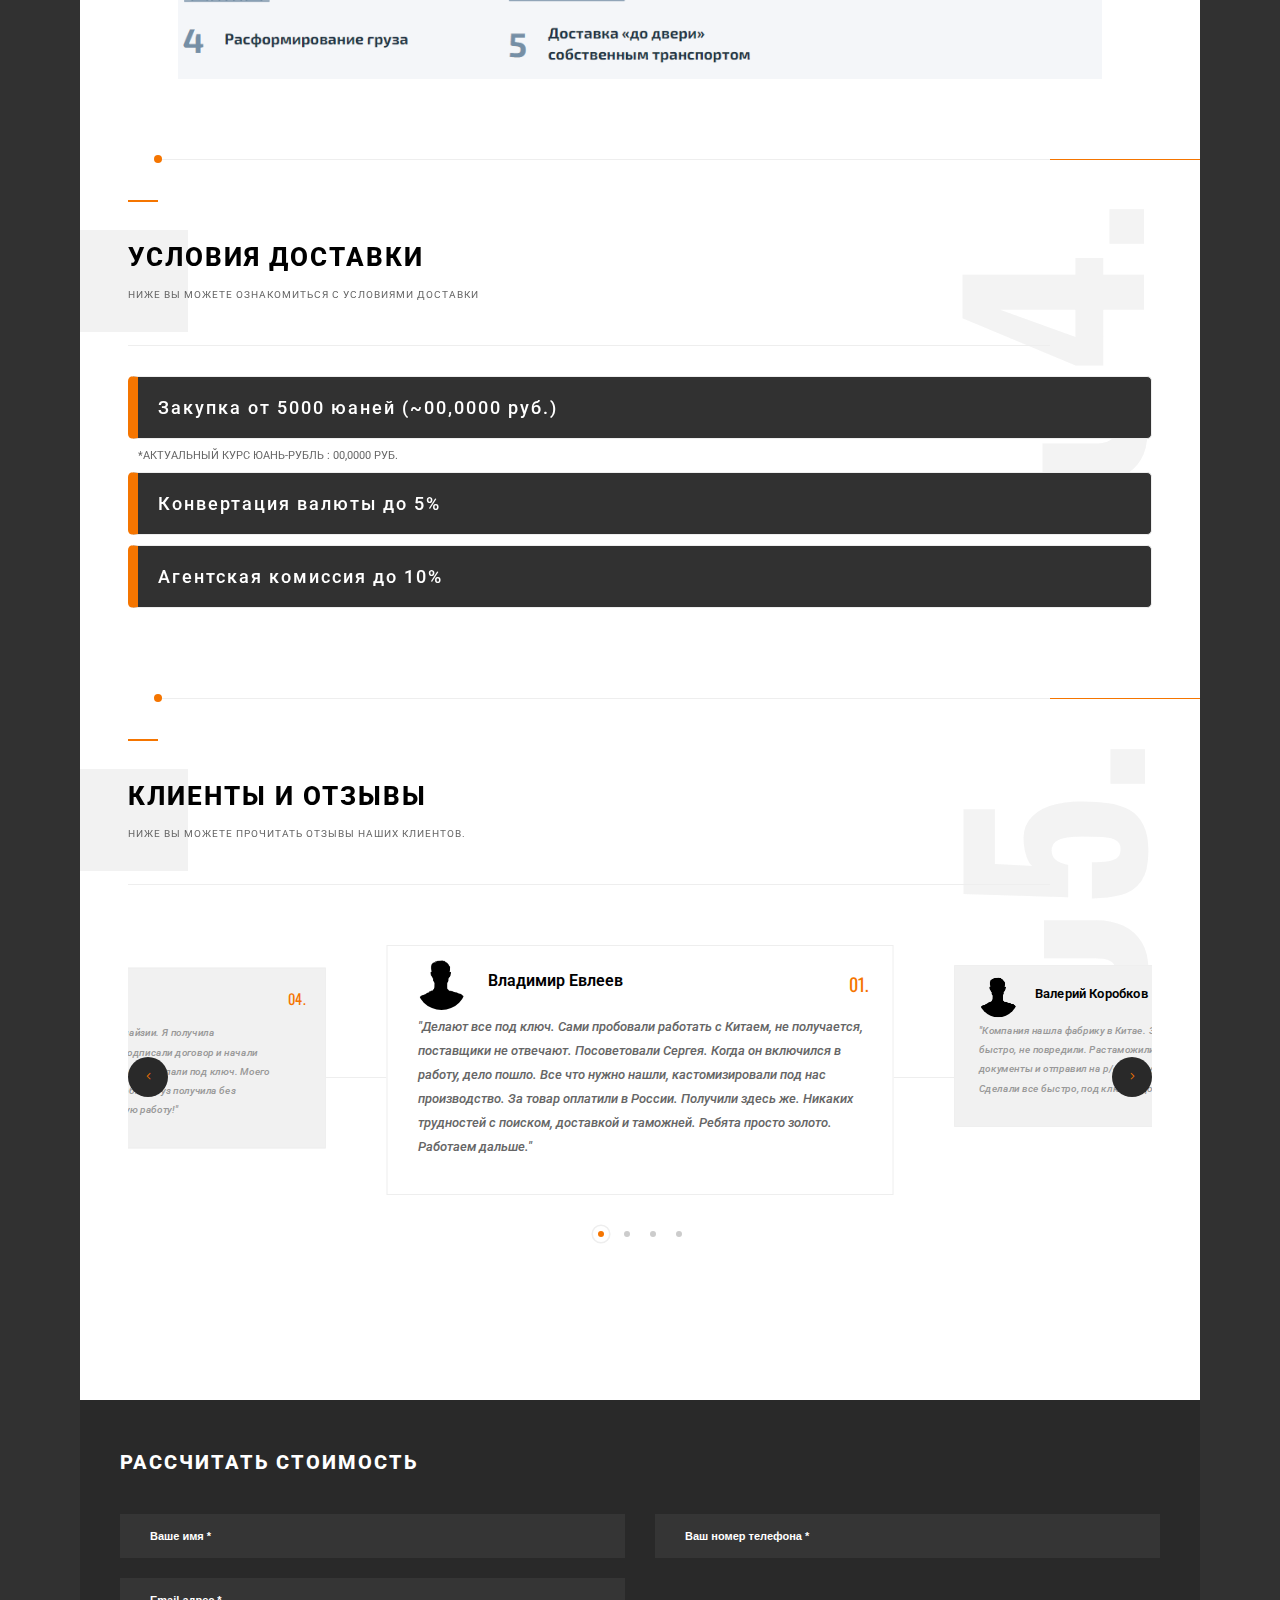
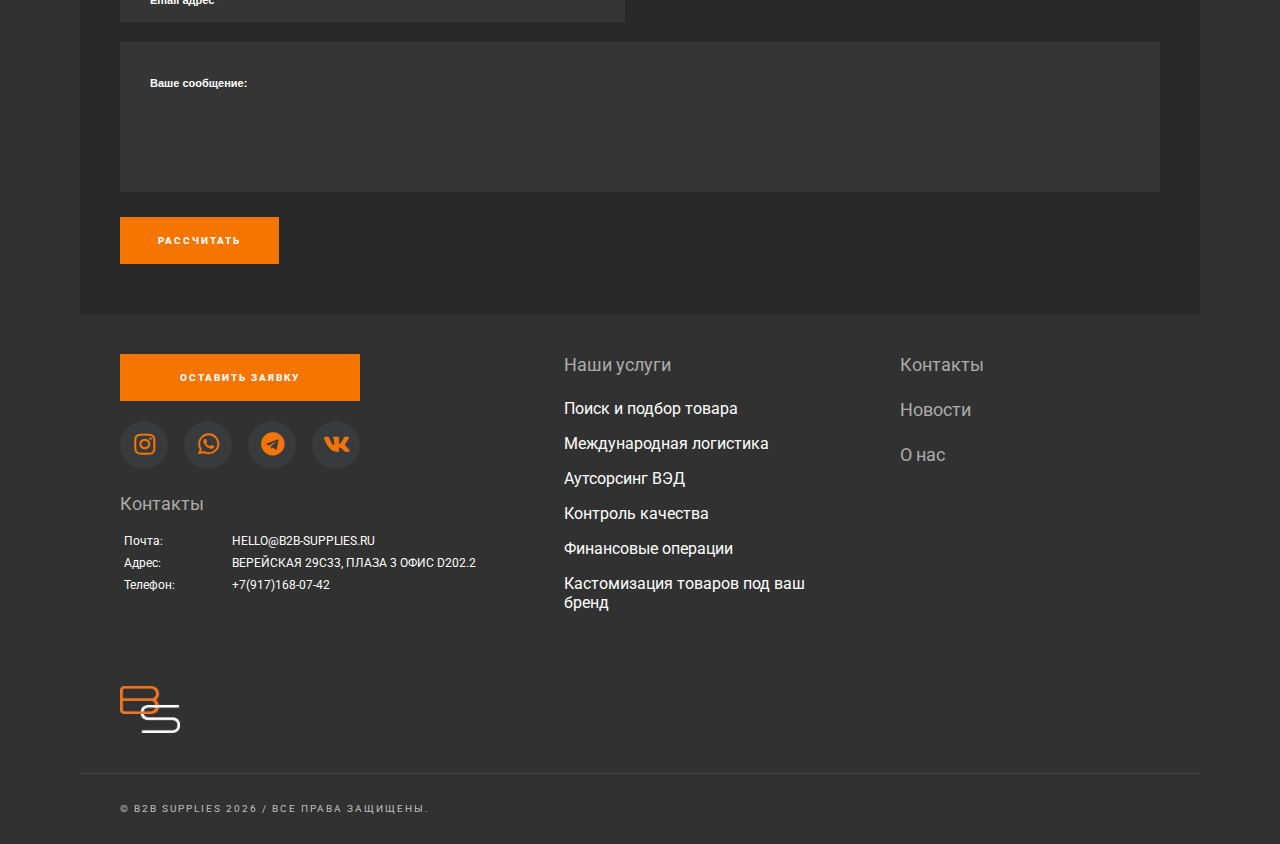
==== commit a6d1109e: "Кнопка Оставить заявку в Хедере" ====
--- a/index.html
+++ b/index.html
@@ -58,6 +58,7 @@
                 <a href="index.html" class="ajax logo-holder"><img src="images/logo.png" alt=""></a>
                 <!-- logo end -->
                 <!-- nav-button-wrap-->
+                <button id="modal-header" class="btn fl-btn color-bg"><span>Оставить заявку</span></button>
                 <div class="nav-button but-hol">
                     <span  class="ncs"></span>
                     <span class="nos"></span>
--- a/css/style.css
+++ b/css/style.css
@@ -274,6 +274,22 @@
 	height:80px;
 	background:#313131;
 	-webkit-transform: translate3d(0,0,0)
+}
+.main-header button {
+	position: absolute;
+	top: -10px;
+	left: 100px;
+	background: transparent;
+	margin-top: 25px;
+	padding: 18px 38px;
+	font-size: 10px;
+	outline: none;
+	border: none;
+	cursor: pointer;
+	-webkit-appearance: none;
+	font-family: 'Roboto', sans-serif;
+	border-radius: 0;
+	color: #F57500;
 }
 .logo-holder {
 	position:absolute;
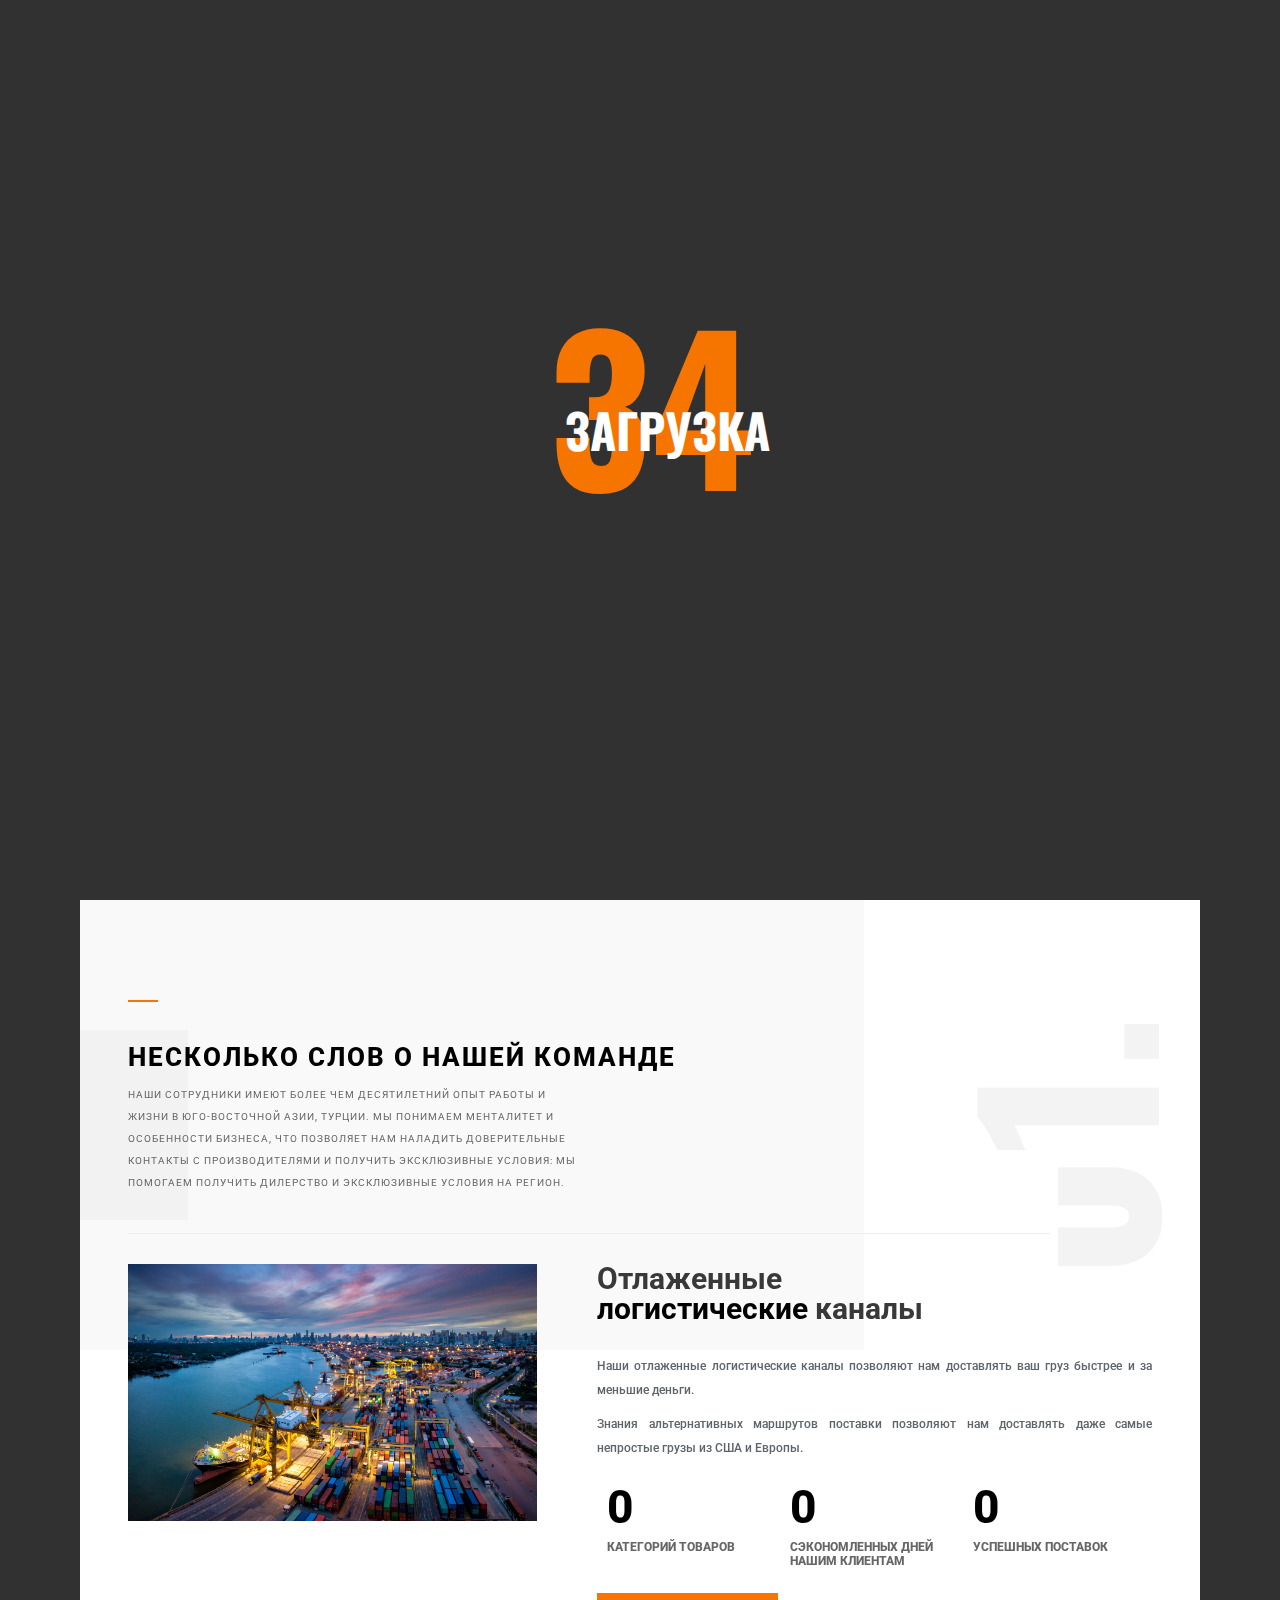
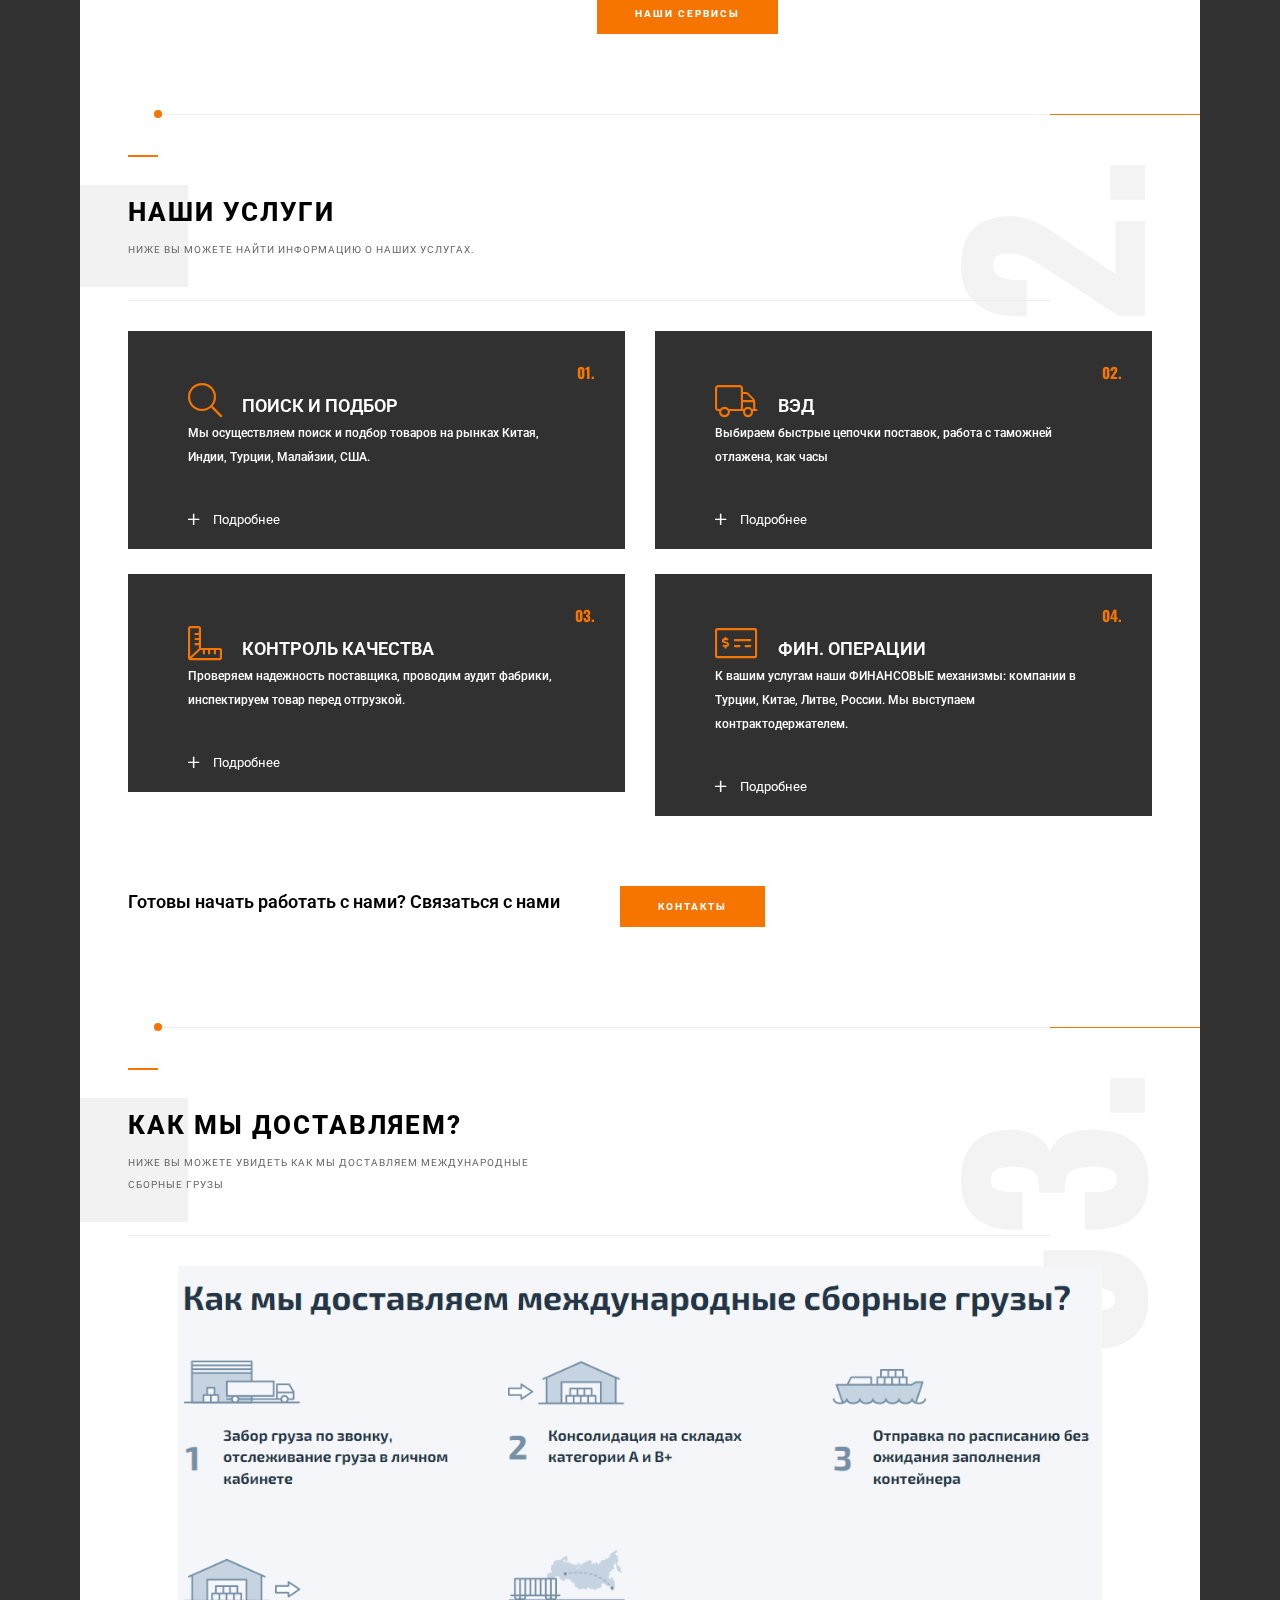
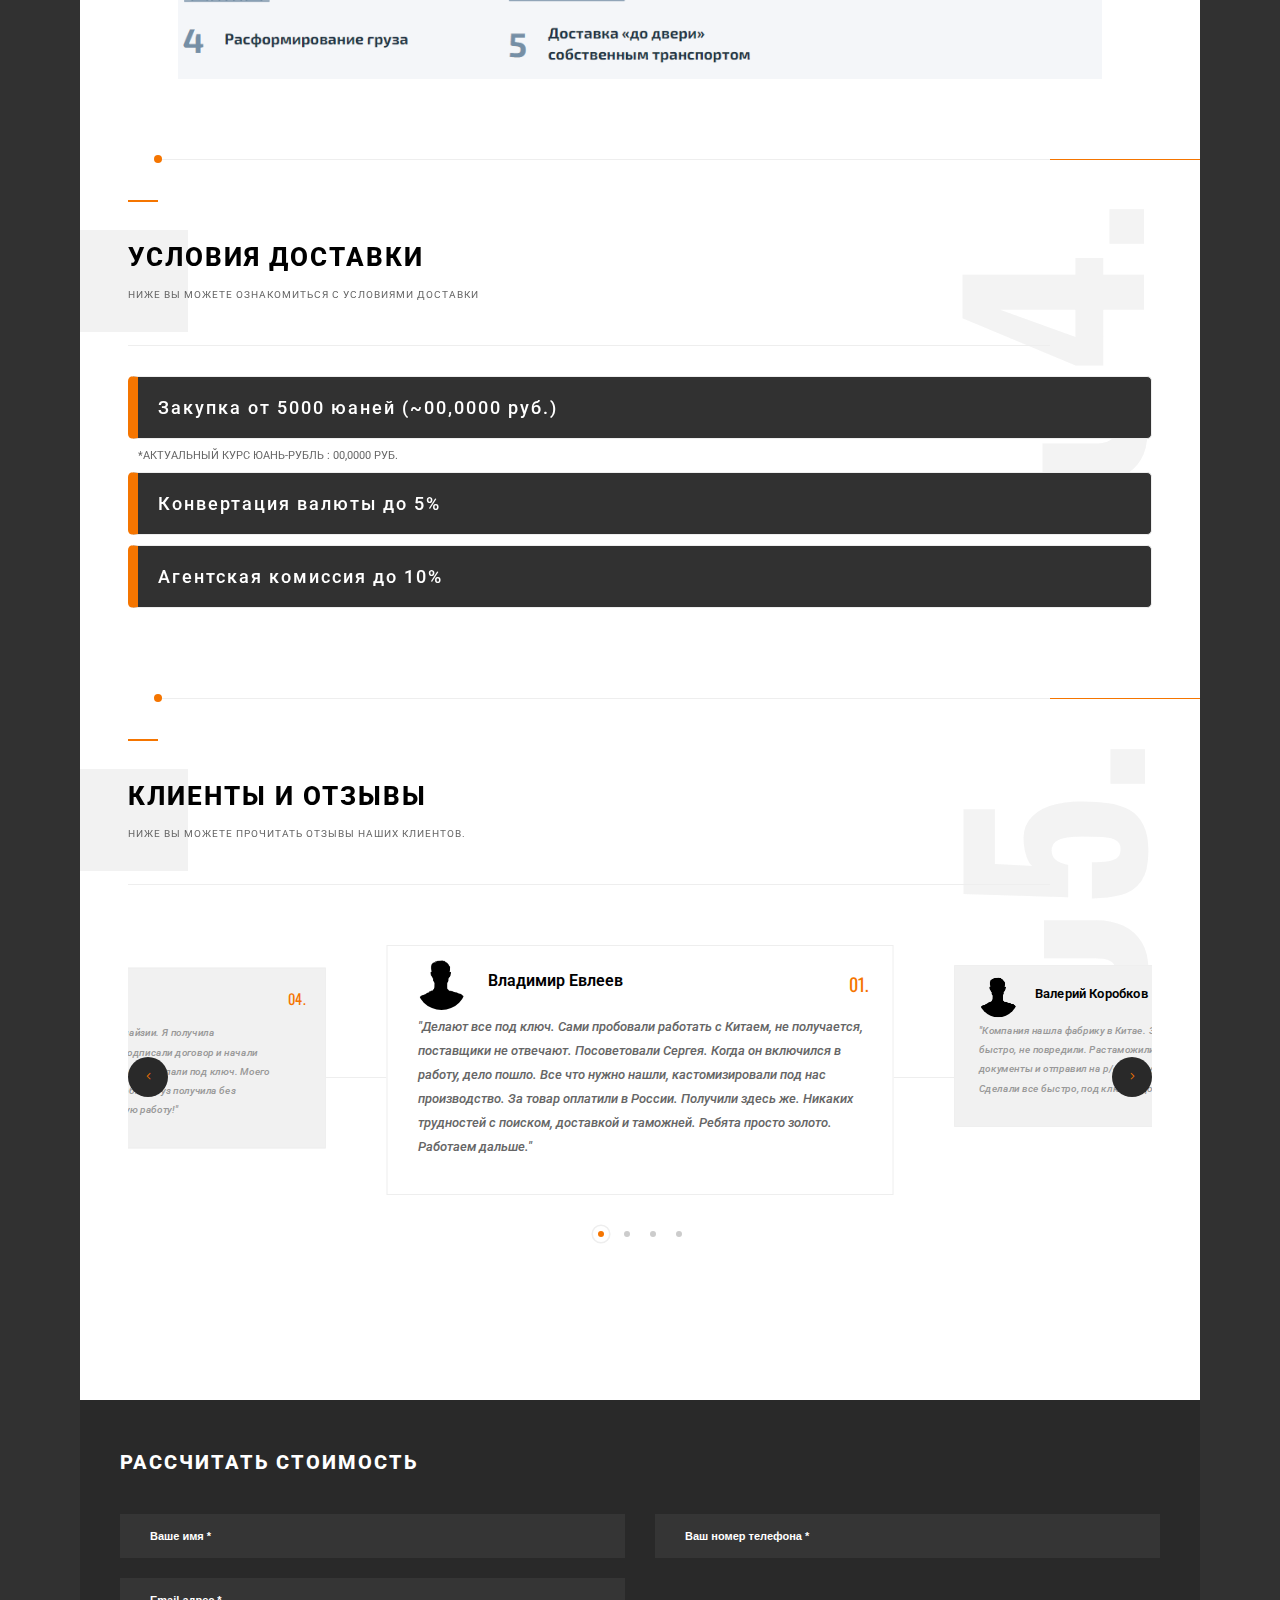
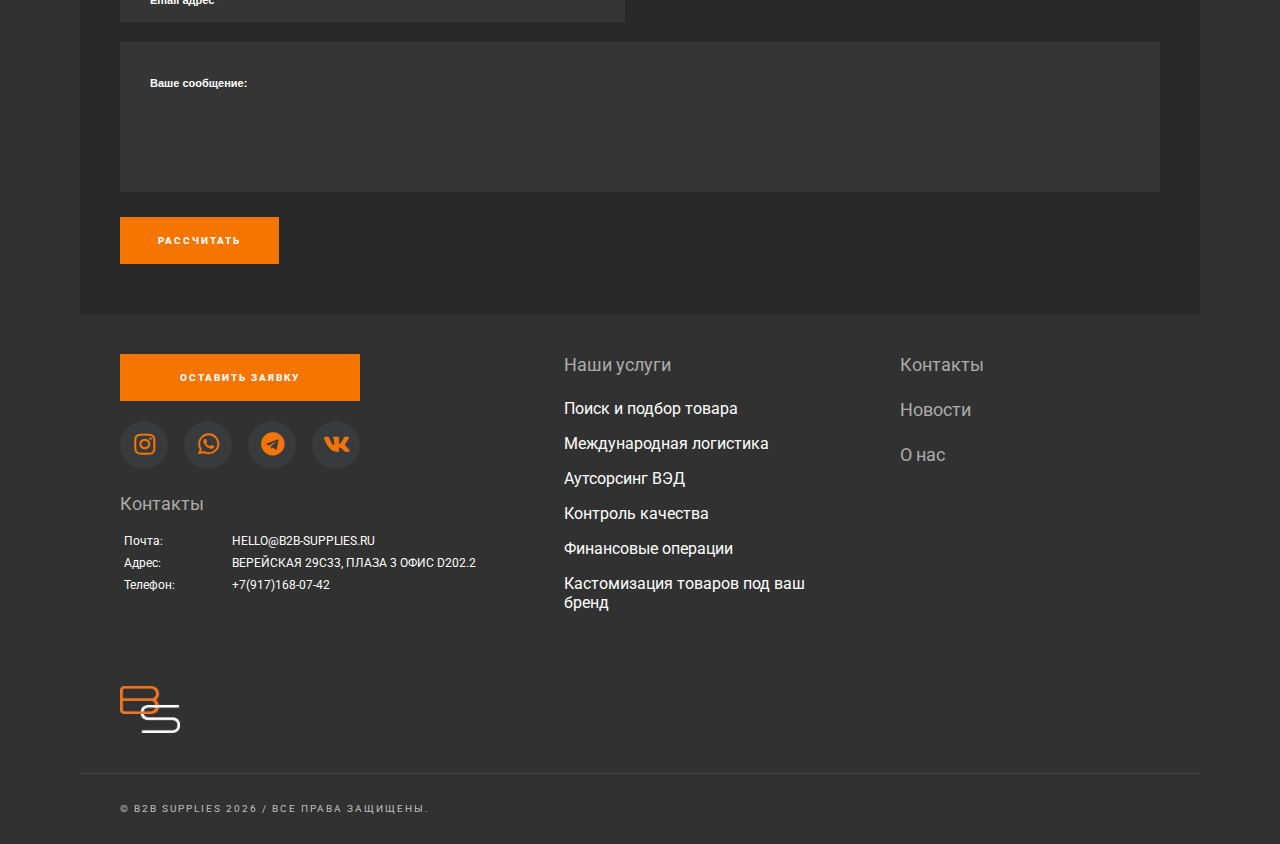
==== commit b402edec: "Отправка данных с формы даже когда она недозаполнена" ====
--- a/index.html
+++ b/index.html
@@ -577,13 +577,13 @@
                                 <fieldset>
                                     <div class="row">
                                         <div class="col-sm-6">
-                                            <input type="text" name="name" id="name" placeholder="Ваше имя *" value="" maxlength="30" required><br>
+                                            <input type="text" name="name" id="name1" placeholder="Ваше имя *" value="" maxlength="30" required><br>
                                         </div>
                                         <div class="col-sm-6">
-                                            <input type="text" name="phone" id="phone" placeholder="Ваш номер телефона *" value="" maxlength="12"  required><br>
+                                            <input type="text" name="phone" id="phone1" placeholder="Ваш номер телефона *" value="" maxlength="12"  required><br>
                                         </div>
                                         <div class="col-sm-6">
-                                            <input type="text" name="email" id="email" placeholder="Email адрес *" value="" maxlength="30" required><br>
+                                            <input type="text" name="email" id="email1" placeholder="Email адрес *" value="" maxlength="30" required><br>
                                         </div>
                                     </div>
 
@@ -593,7 +593,7 @@
                                     <input type="hidden" name="form_subject" value="Form Subject">
                                     <!-- END Hidden Required Fields -->
 
-                                    <textarea name="comments" id="comments" cols="40" rows="3" placeholder="Ваше сообщение:" class="cnt-anim" maxlength="500"></textarea>
+                                    <textarea name="comments" id="comments1" cols="40" rows="3" placeholder="Ваше сообщение:" class="cnt-anim" maxlength="500"></textarea>
                                     <button class="btn fl-btn color-bg"><span>Рассчитать</span> </button>
                                 </fieldset>
                             </form>
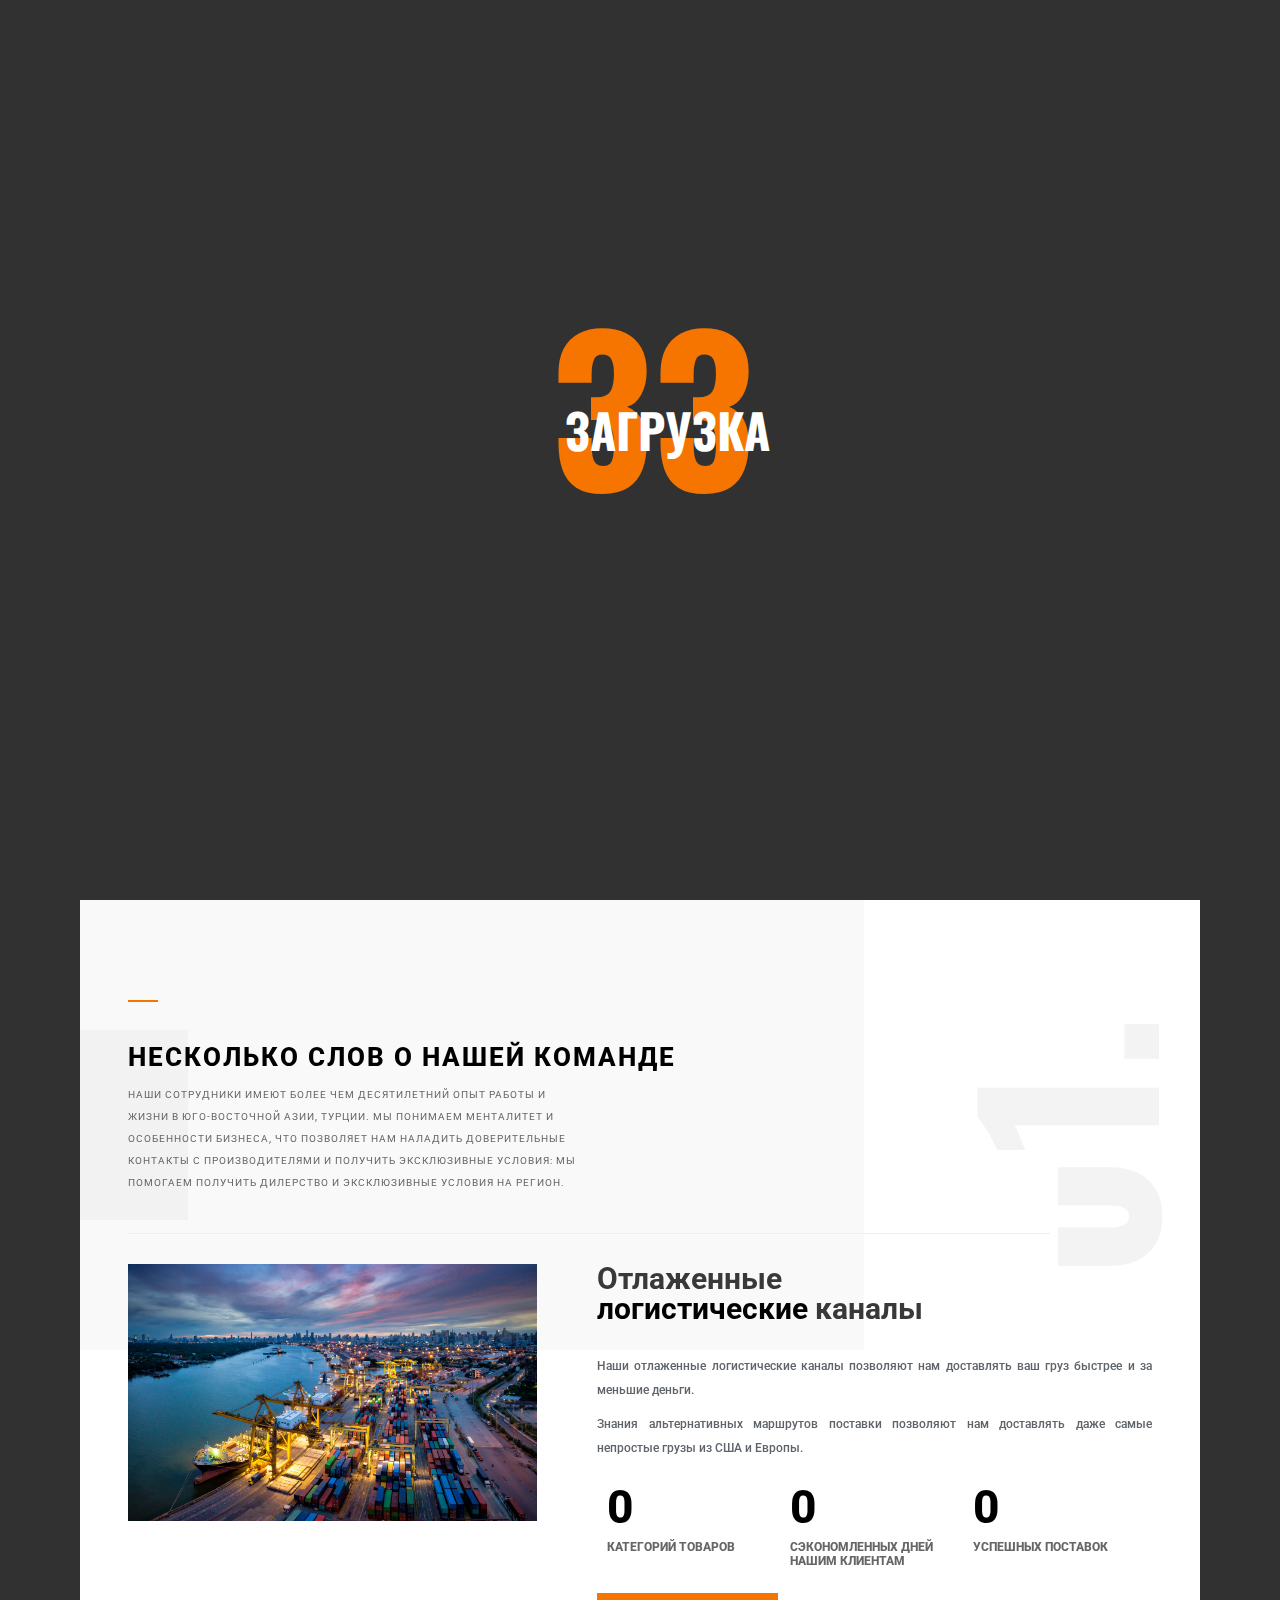
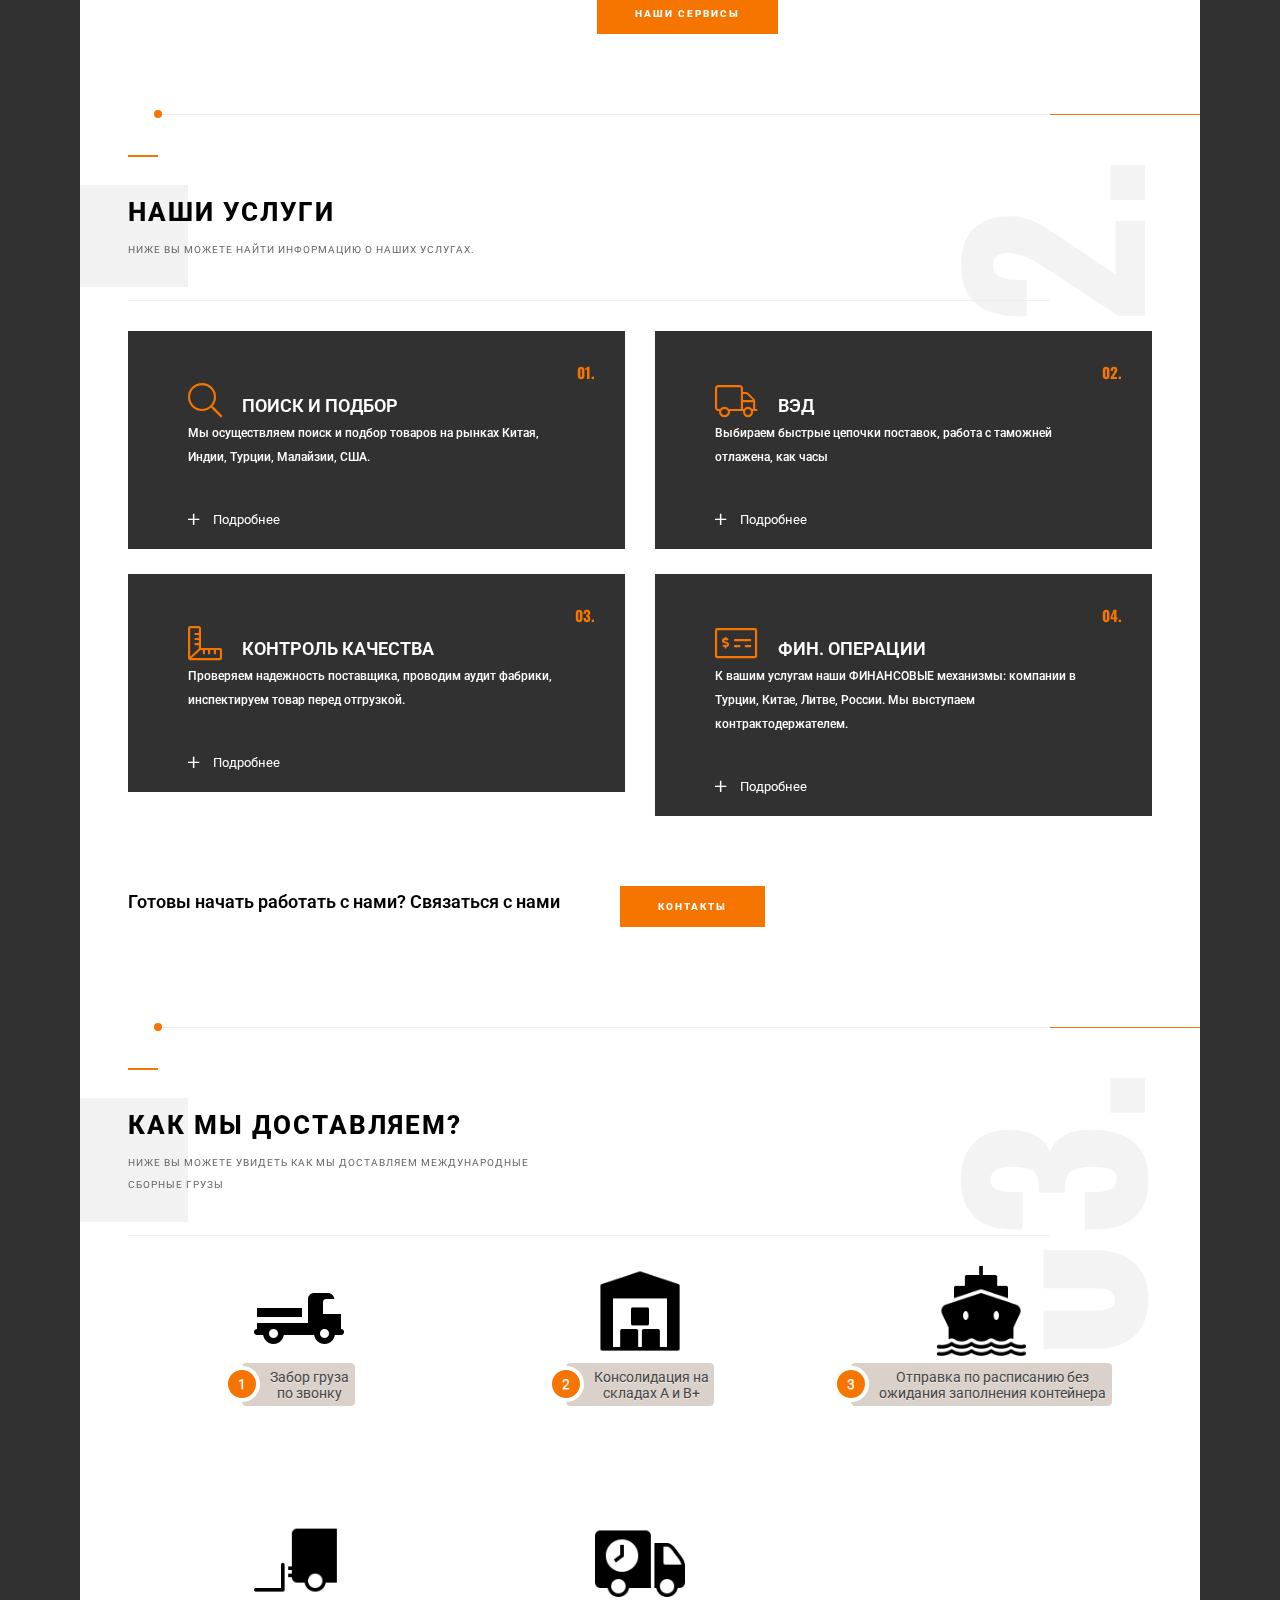
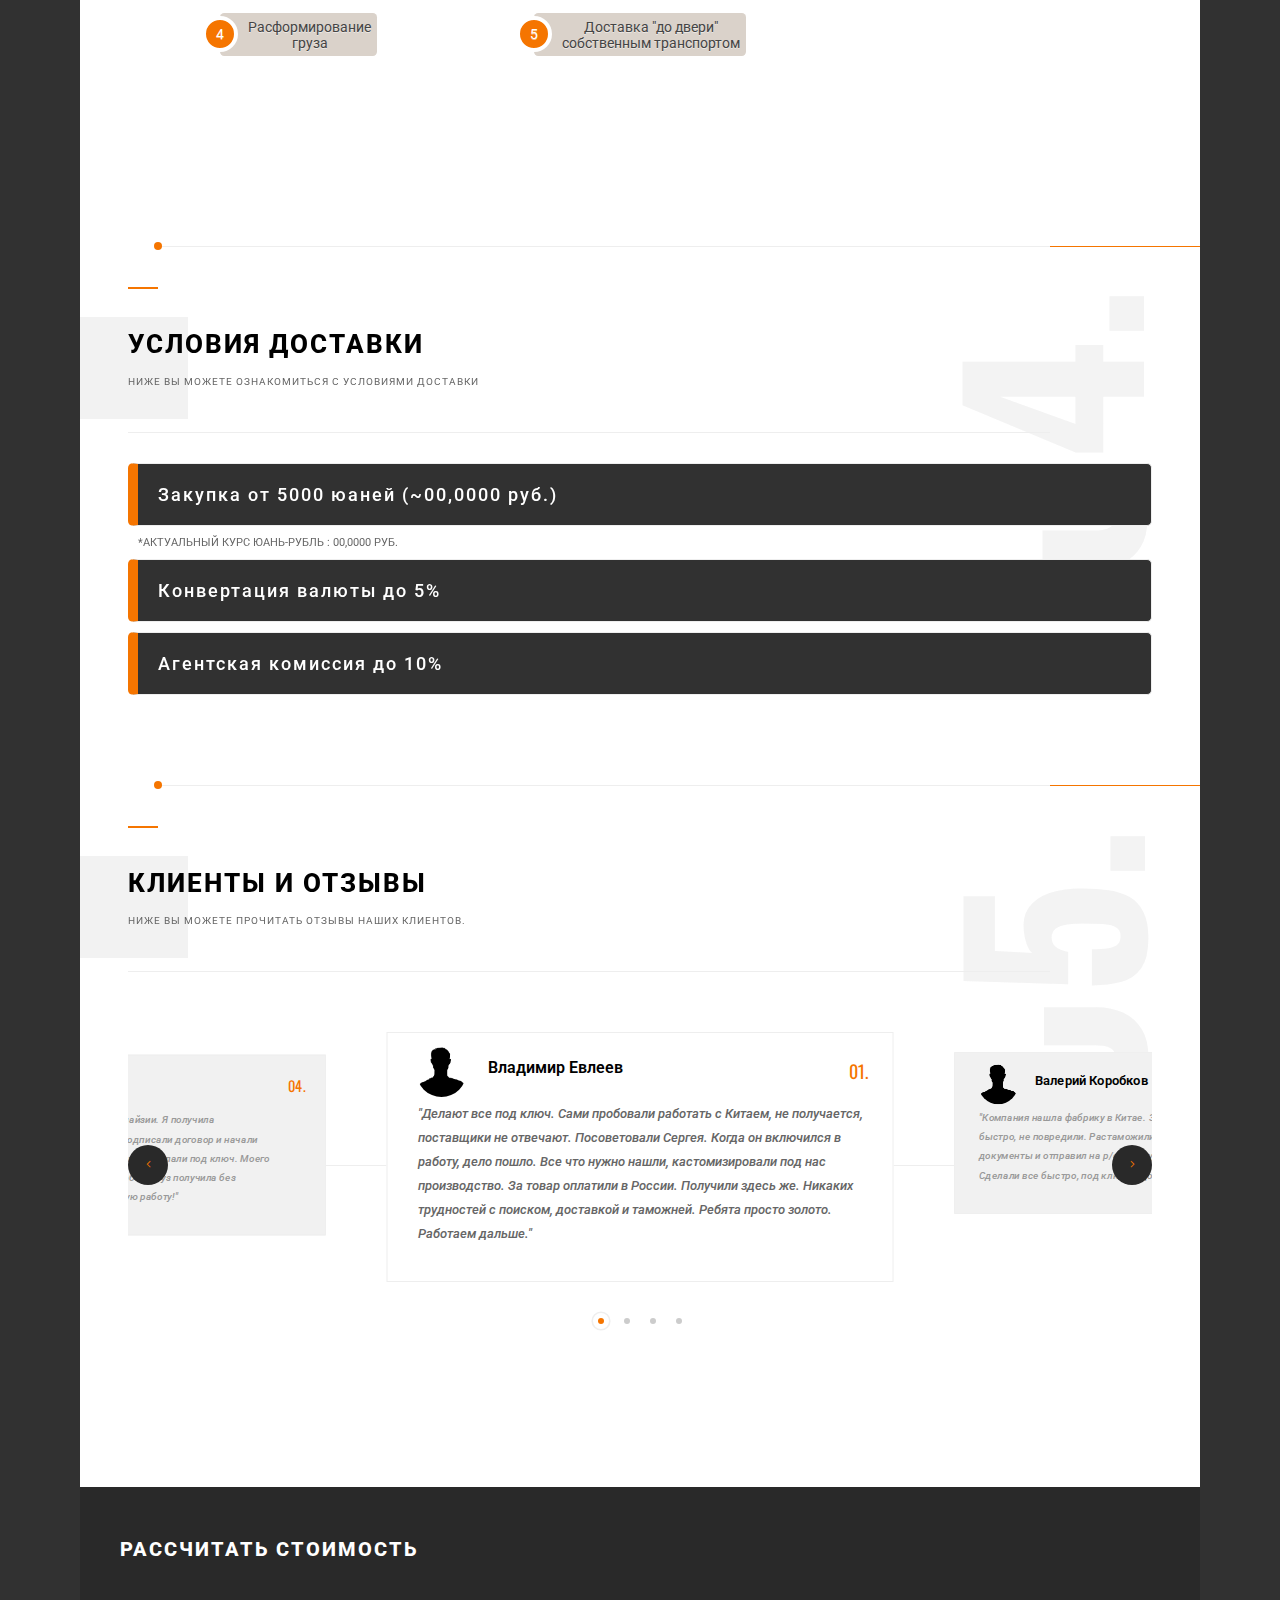
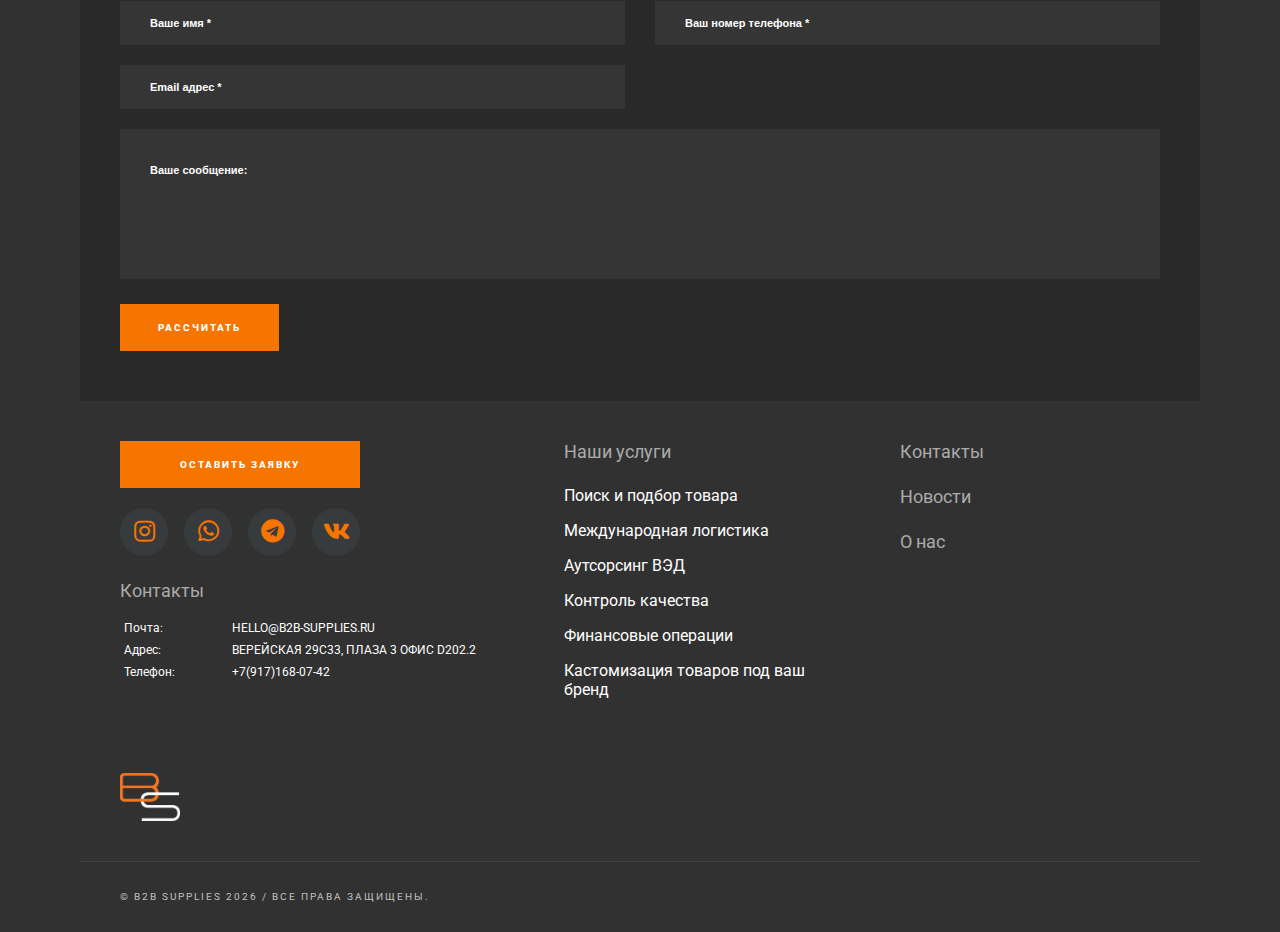
==== commit 7d7ef262: "Инфографика" ====
--- a/index.html
+++ b/index.html
@@ -454,7 +454,13 @@
                                         <h3>Как мы доставляем?</h3>
                                         <p>НИЖЕ ВЫ МОЖЕТЕ УВИДЕТЬ КАК МЫ ДОСТАВЛЯЕМ МЕЖДУНАРОДНЫЕ СБОРНЫЕ ГРУЗЫ</p>
                                     </div>
-                                    <img src="images/infographics.png" class="infographics"/>
+                                    <ol class="rounded">
+                                        <li><img width="90" alt="truck" src="images/icons/truck.png" class="infographics-img"/><div>Забор груза<br/> по звонку</div></li>
+                                        <li><img width="90" alt="warehouse" src="images/icons/warehouse.png" class="infographics-img"/><div>Консолидация на<br/> складах A и B+</div></li>
+                                        <li><img width="90" alt="ship" src="images/icons/ship.png" class="infographics-img"/><div>Отправка по расписанию без<br/> ожидания заполнения контейнера</div></li>
+                                        <li><img width="90" alt="unloading" src="images/icons/unloading.png" class="infographics-img"/><div>Расформирование<br/> груза</div></li>
+                                        <li><img width="90" alt="delivery" src="images/icons/delivery.png" class="infographics-img"/><div>Доставка "до двери"<br/> собственным транспортом</div></li>
+                                    </ol>
                                 </div>
                                 <div class="section-number"> <span>0</span>3. </div> <!--при добавлении команды поменять на 4-->
                             </section>
--- a/css/style.css
+++ b/css/style.css
@@ -5634,4 +5634,61 @@
 .modal-body {
 	padding: 40px;
 	background: #313131;
-}+}
+
+.rounded {
+	display: grid;
+	grid-template-columns: repeat(3, 1fr);
+	grid-template-rows: 250px 250px;
+	counter-reset: li;
+	list-style: none;
+	font-size: 14px;
+	padding: 0;
+	text-shadow: 0 1px 0 rgba(255,255,255,.5);
+}
+.rounded li {
+	display: flex;
+	flex-direction: column;
+	align-items: center;
+	min-width: 275px;
+}
+.rounded div {
+	position: relative;
+	display: block;
+	padding: .4em .4em .4em 2em;
+	margin: .5em 0;
+	background: #DAD2CA;
+	color: #444;
+	text-decoration: none;
+	border-radius: .3em;
+	transition: .3s ease-out;
+}
+.rounded div:before {
+	content: counter(li);
+	counter-increment: li;
+	position: absolute;
+	left: -1.3em;
+	top: 50%;
+	margin-top: -1.3em;
+	background: rgb(245, 117, 0);
+	height: 2em;
+	width: 2em;
+	line-height: 2em;
+	border: .3em solid white;
+	text-align: center;
+	border-radius: 2em;
+	color: white;
+}
+
+@media (max-width: 920px) {
+	.rounded {
+		grid-template-columns: repeat(2, 1fr);
+		grid-template-rows: 180px 180px;
+	}
+}
+@media (max-width: 560px) {
+	.rounded {
+		grid-template-columns: repeat(1, 1fr);
+		grid-template-rows: repeat(5, 180px);
+	}
+}
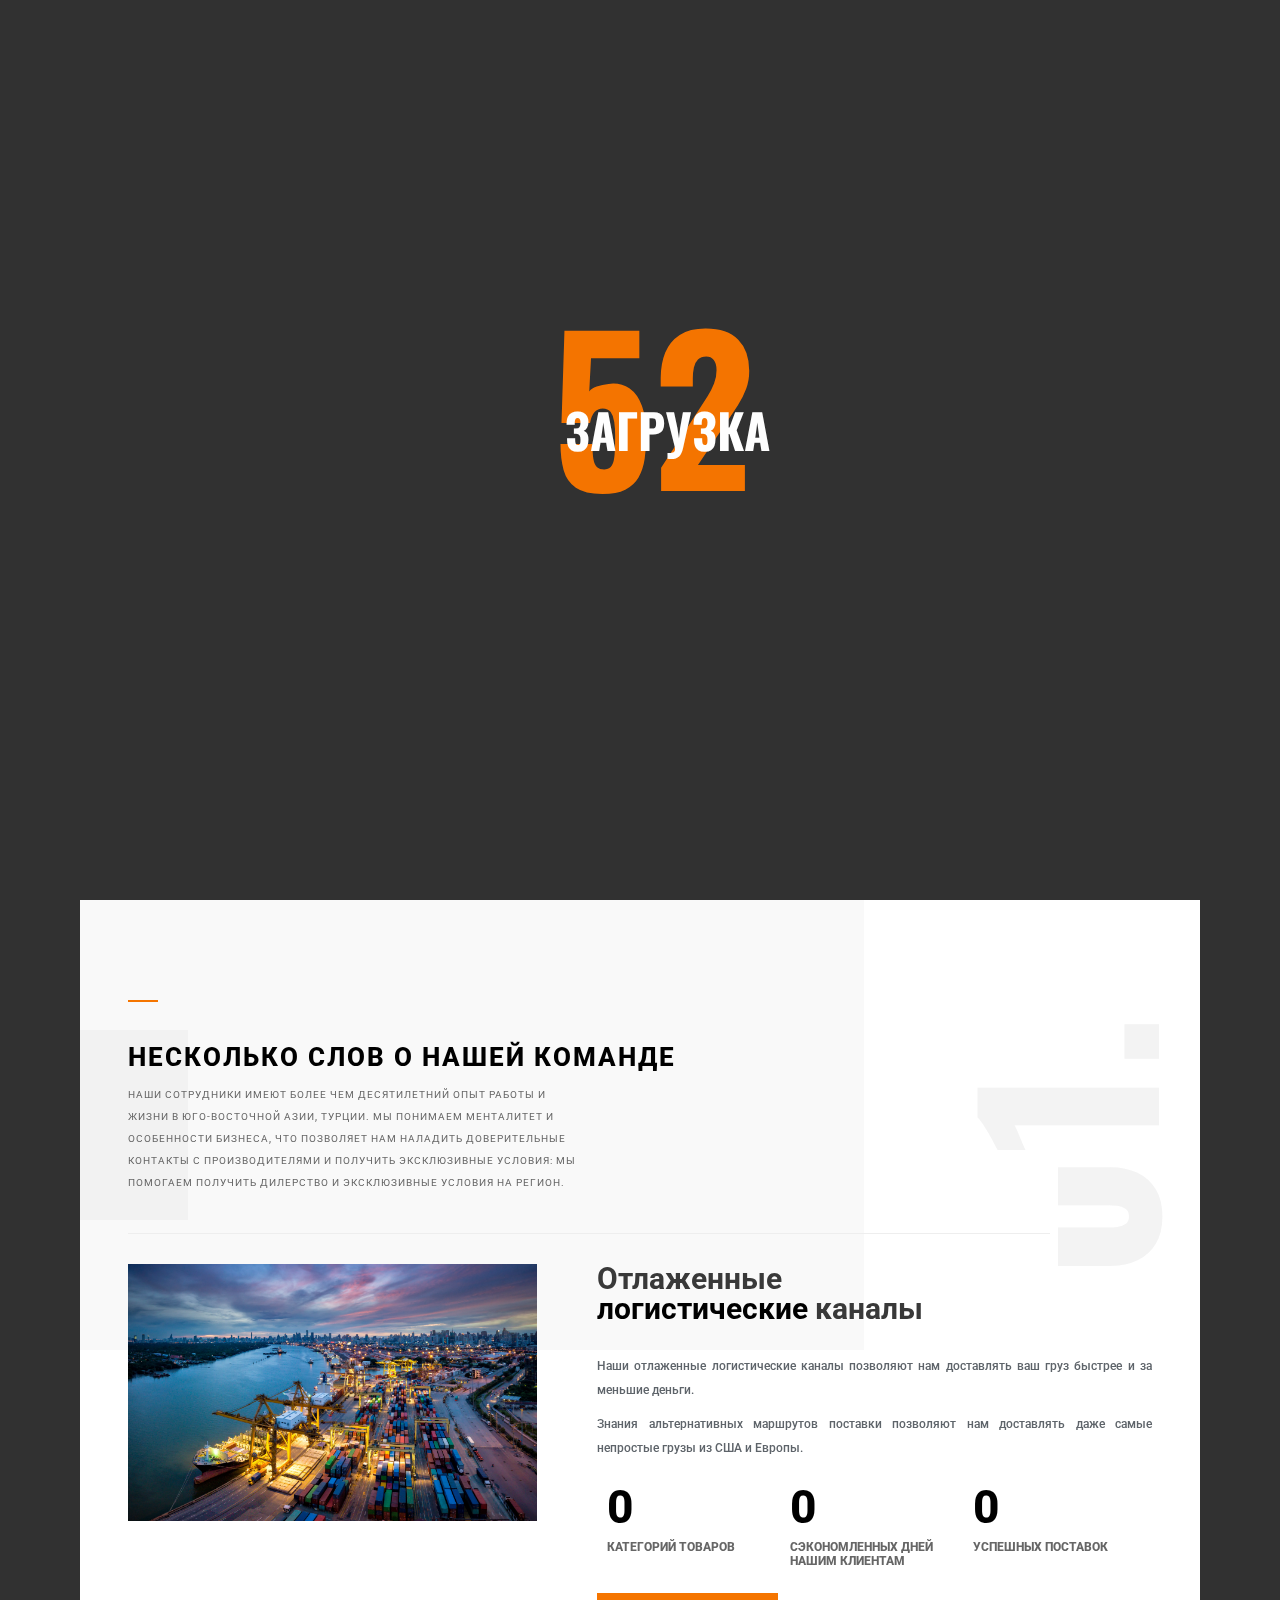
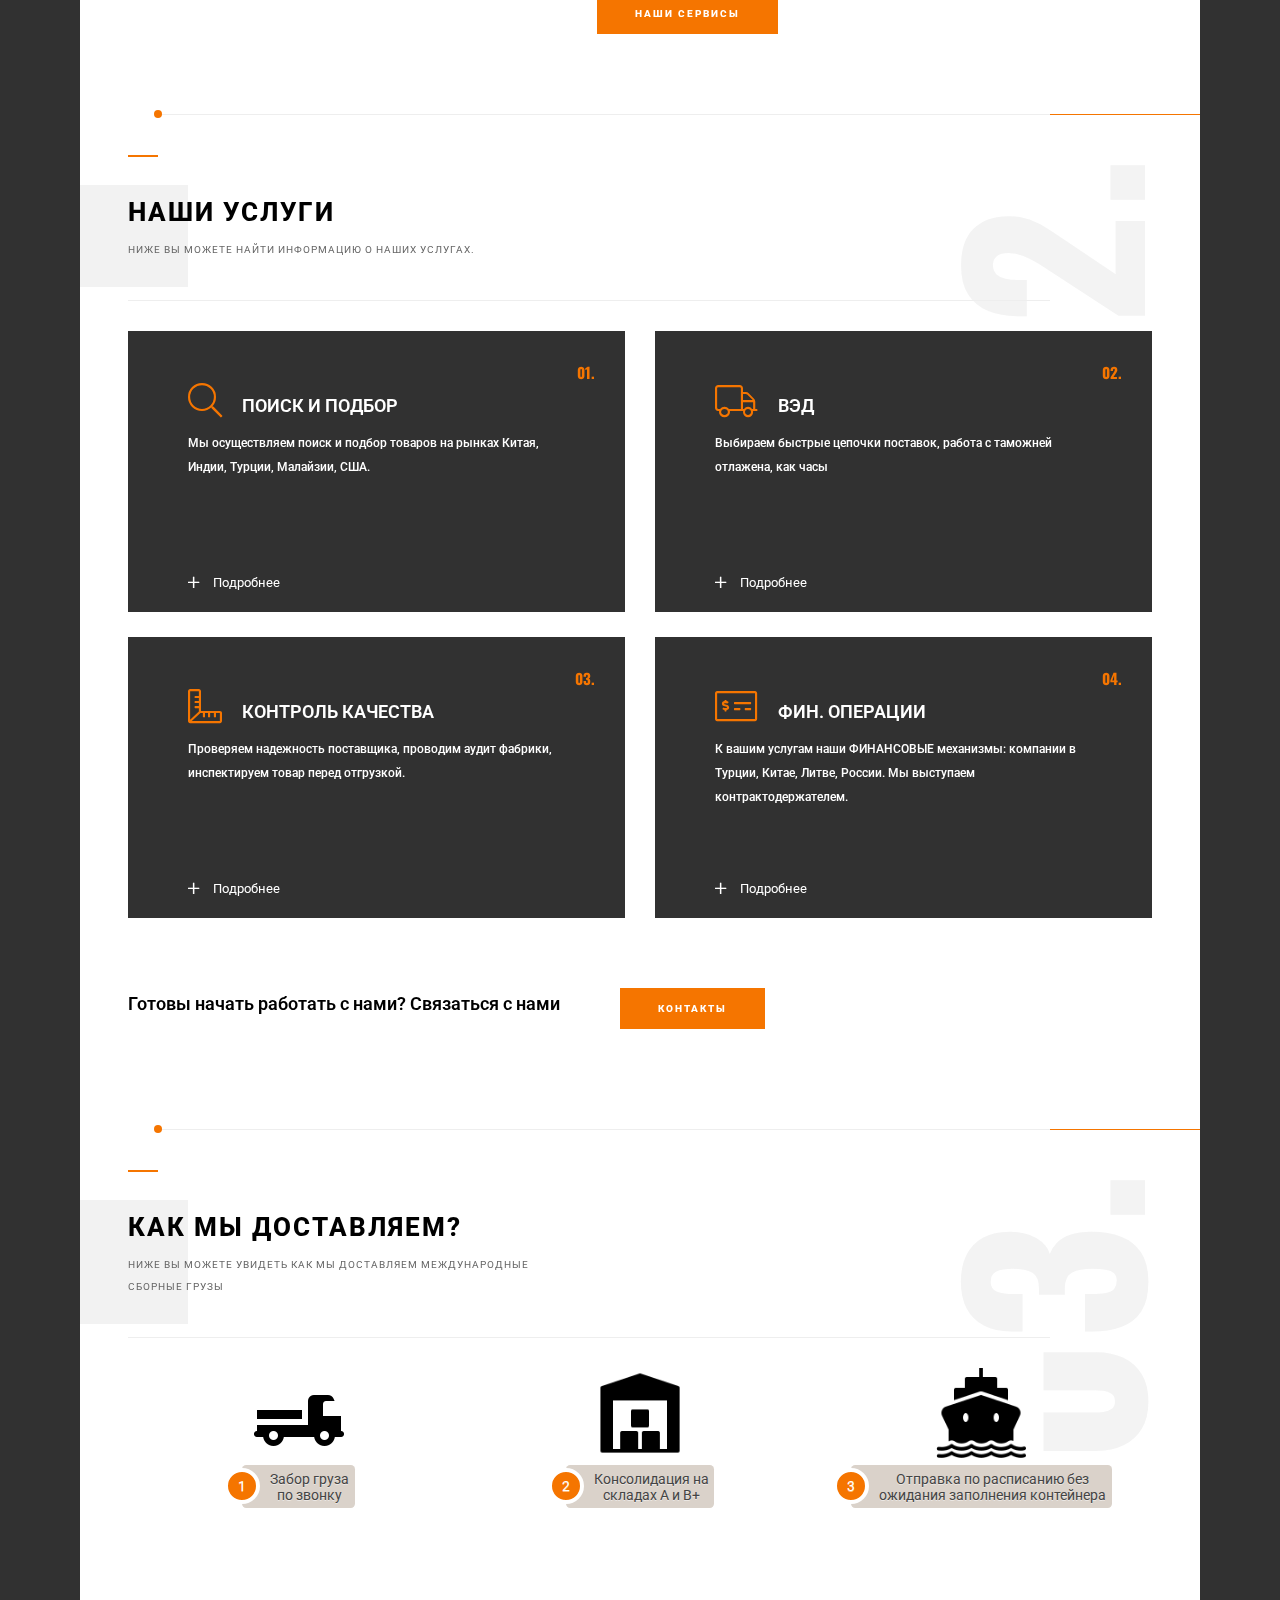
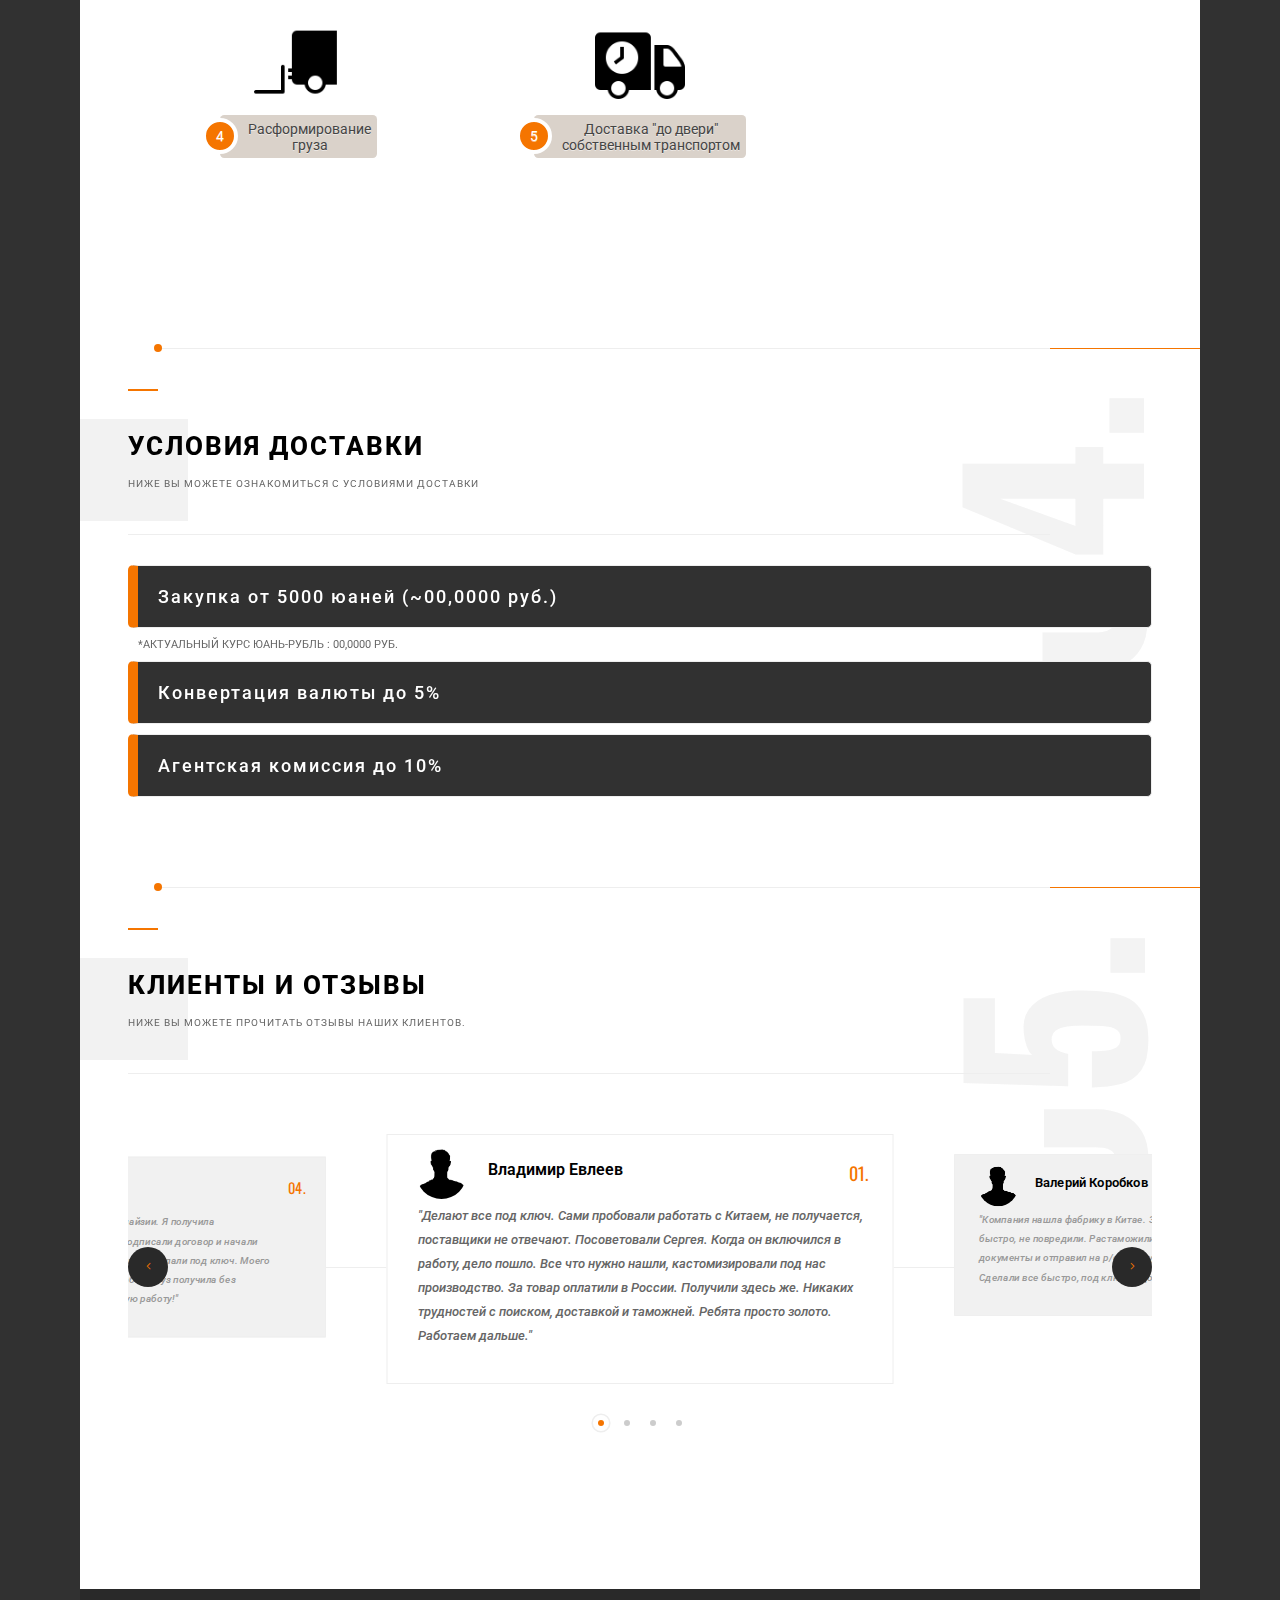
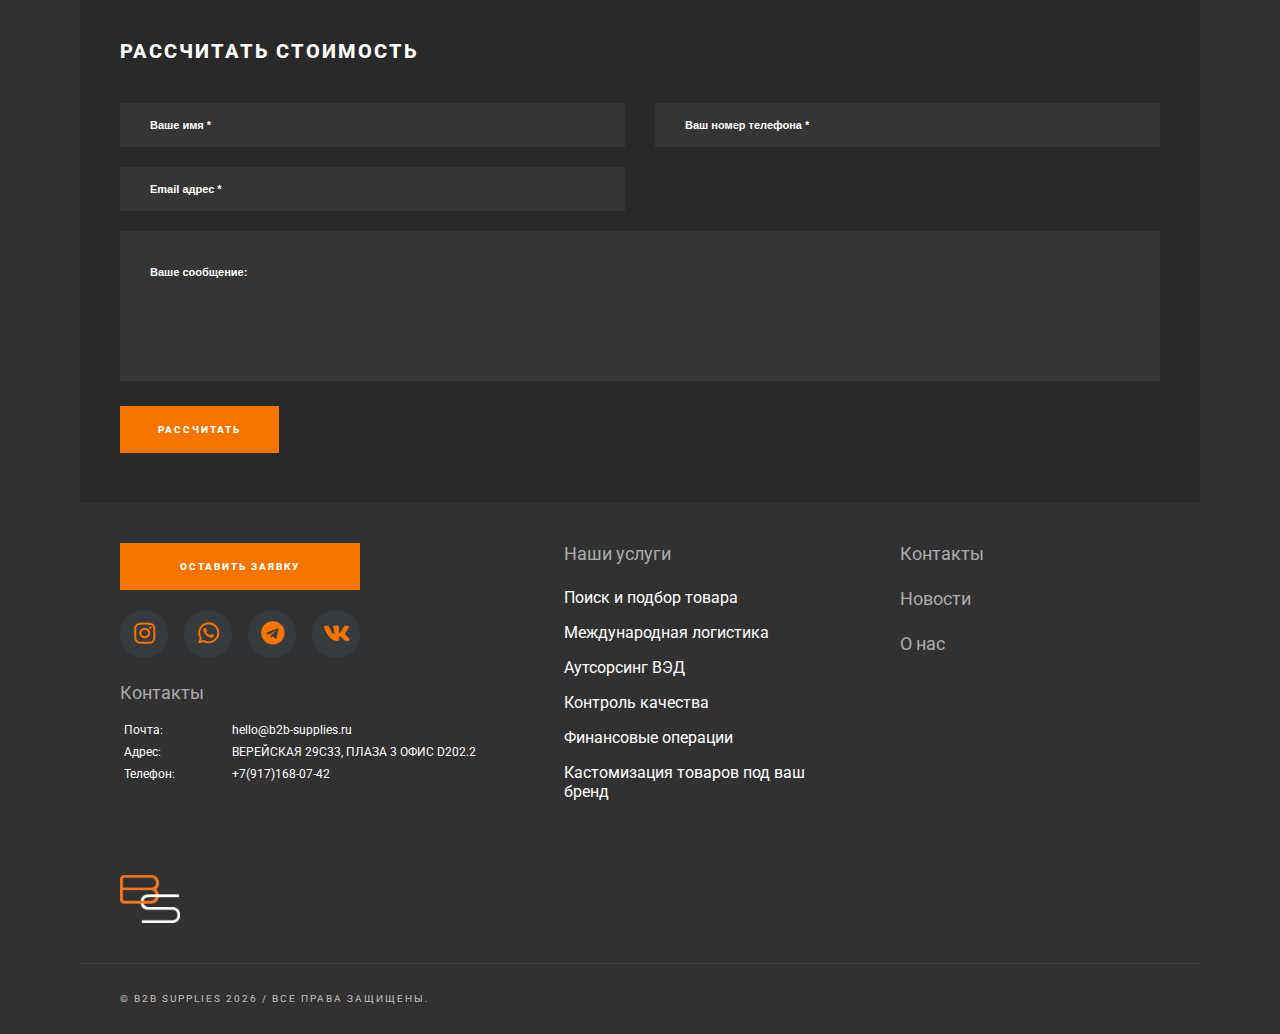
==== commit 4d80bd1f: "minor fix" ====
--- a/index.html
+++ b/index.html
@@ -52,7 +52,7 @@
         <!-- loader  end-->
         <!-- main start  -->
         <div id="main">
-            <!-- header--> 
+            <!-- header-->
             <header class="main-header">
                 <!-- logo  -->
                 <a href="index.html" class="ajax logo-holder"><img src="images/logo.png" alt=""></a>
@@ -65,19 +65,19 @@
                     <span class="nbs"></span>
                     <div class="menu-button-text">Меню</div>
                 </div>
-                <!-- nav-button-wrap end--> 
-                <!-- header-contacts--> 
+                <!-- nav-button-wrap end-->
+                <!-- header-contacts-->
                 <div class="header-contacts">
                     <ul>
                         <li><span>Позвонить нам </span> <a href="tel:+7(917)168-07-42">+7(917)168-07-42</a></li>
-                        <li><span>Написать нам </span> <a href="mailto:hello@b2b-supplies.ru">hello@b2b-supplies.ru</a></li>
+                        <li><span>Написать нам </span> <a href="mailto:hello@b2b-supplies.ru" style="text-transform: lowercase;font-size: 12px;">hello@b2b-supplies.ru</a></li>
                     </ul>
                     <a href="contacts.html" class="ajax contacts-btn">Связаться</a>
                 </div>
-                <!-- header-contacts end--> 
+                <!-- header-contacts end-->
             </header>
-            <!-- header end--> 
-            <!-- left-header-->      
+            <!-- header end-->
+            <!-- left-header-->
             <aside class="left-header">
                 <span class="lh_dec color-bg"></span>
                 <div class="left-header_social">
@@ -85,14 +85,14 @@
                         <li><a href="https://www.instagram.com/b2bsupplies?igsh=cnlsa2I0bHFpdHFh" target="_blank"><i class="fab fa-instagram"></i></a></li>
                         <li><a href="#" target="_blank"><i class="fab fa-whatsapp"></i></a></li>
                         <li><a href="#" target="_blank"><i class="fab fa-telegram"></i></a></li>
-                        <li><a href="#" target="_blank"><i class="fab fa-vk"></i></a></li>
+                        <li><a href="https://vk.com/club223991649" target="_blank"><i class="fab fa-vk"></i></a></li>
                     </ul>
                 </div>
             </aside>
             <!-- left-header end-->
-            <!-- wrapper  -->	
+            <!-- wrapper  -->
             <div id="wrapper">
-                <!-- navigation menu-->	
+                <!-- navigation menu-->
                 <div class="nav-holder">
                     <div class="nav-holder-wrap but-hol">
                         <div class="nav-container fl-wrap">
@@ -624,7 +624,7 @@
                             <h2>Контакты</h2>
                             <div class="requisites-table">
                                 <div>Почта: </div>
-                                <a href="mailto:HELLO@B2B-SUPPLIES.RU" style="color: white">HELLO@B2B-SUPPLIES.RU</a>
+                                <a href="mailto:HELLO@B2B-SUPPLIES.RU" style="color: white">hello@b2b-supplies.ru</a>
                                 <div>Адрес: </div>
                                 <div>ВЕРЕЙСКАЯ 29С33, ПЛАЗА 3 ОФИС D202.2</div>
                                 <div>Телефон: </div>
--- a/css/style.css
+++ b/css/style.css
@@ -386,7 +386,7 @@
 }
 .left-header_social {
 	position:absolute;
-	bottom:340px;
+	bottom:39%;
 	left:50%;
 	margin-left:-22px;
 	width:46px;
@@ -3483,6 +3483,7 @@
 	margin-bottom:50px;
 }
 .process-details  {
+	min-height: 281px;
 	text-align: left;
 	float: left;
 	width: 100%;
@@ -5680,6 +5681,10 @@
 	color: white;
 }
 
+.process-details p {
+	margin-top: 10px;
+}
+
 @media (max-width: 920px) {
 	.rounded {
 		grid-template-columns: repeat(2, 1fr);
@@ -5692,3 +5697,9 @@
 		grid-template-rows: repeat(5, 180px);
 	}
 }
+
+@media (max-width: 767px) {
+	.process-details {
+		min-height: unset;
+	}
+}